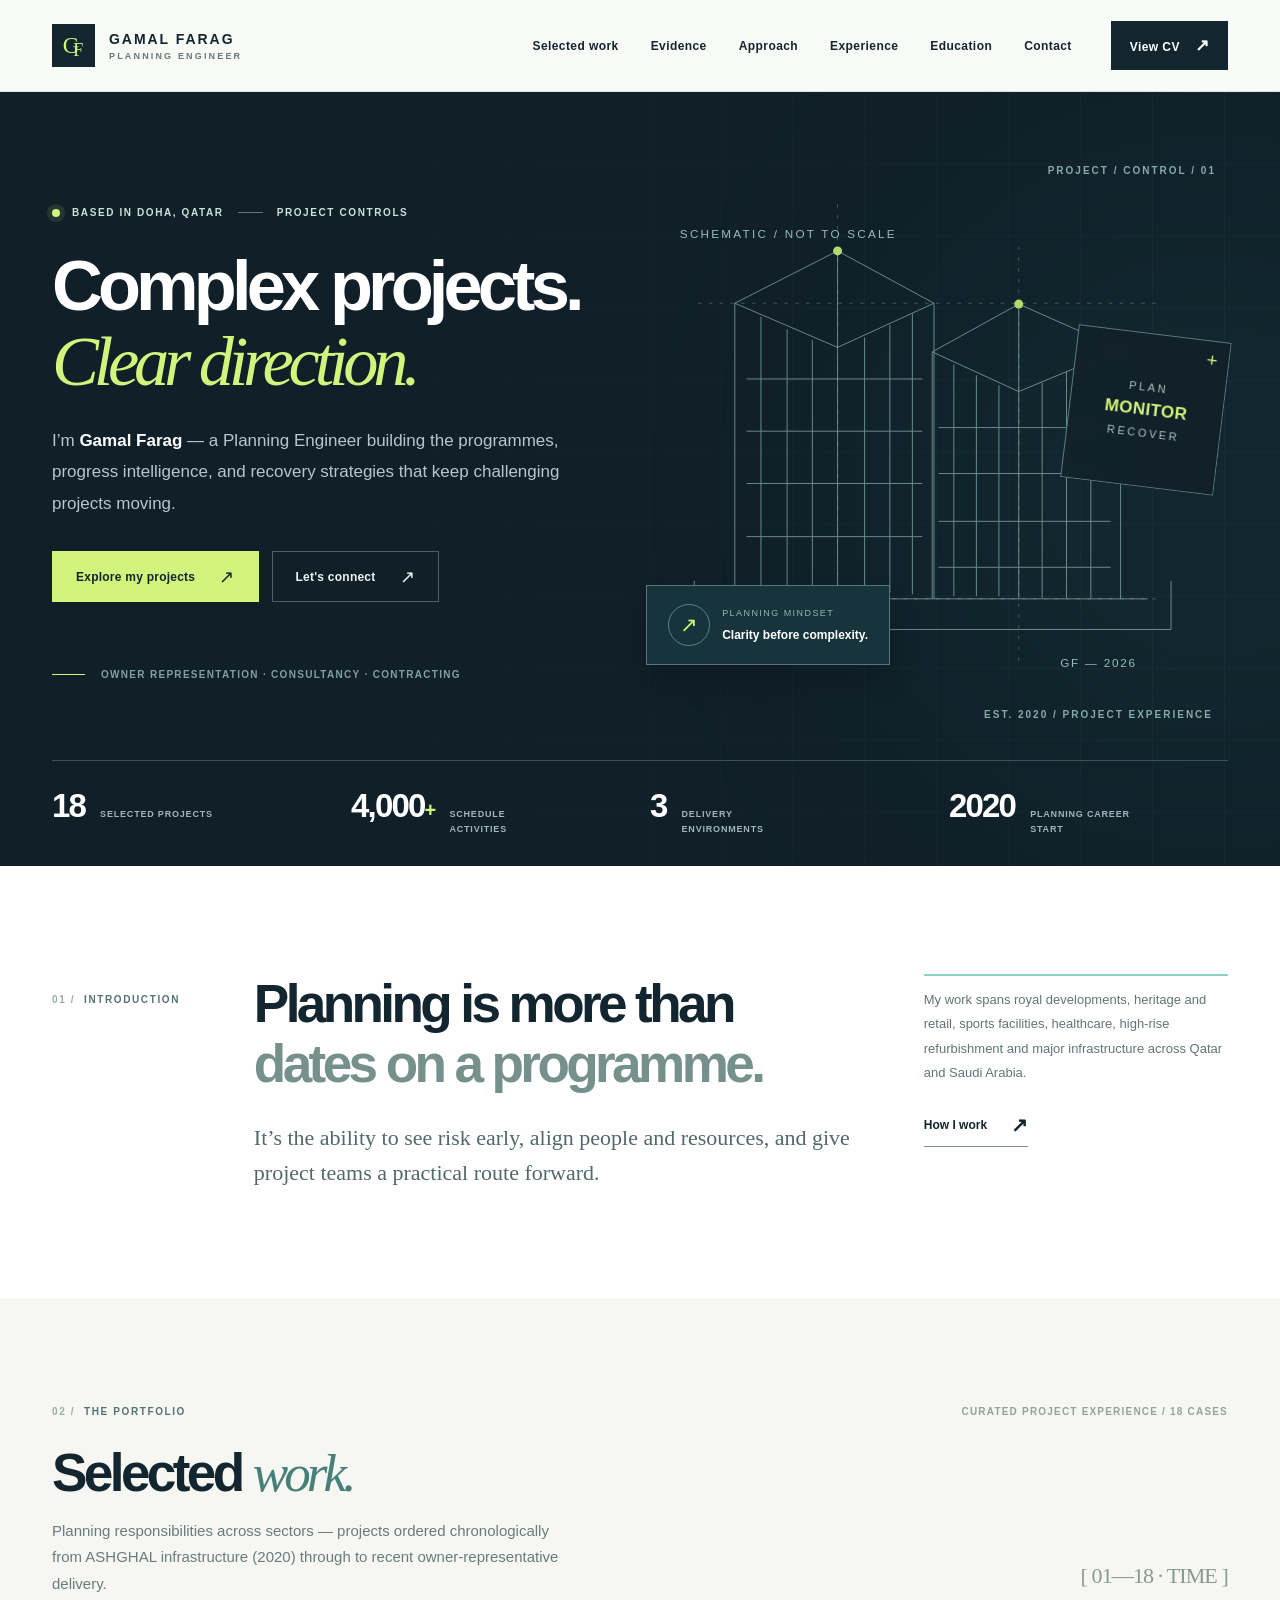
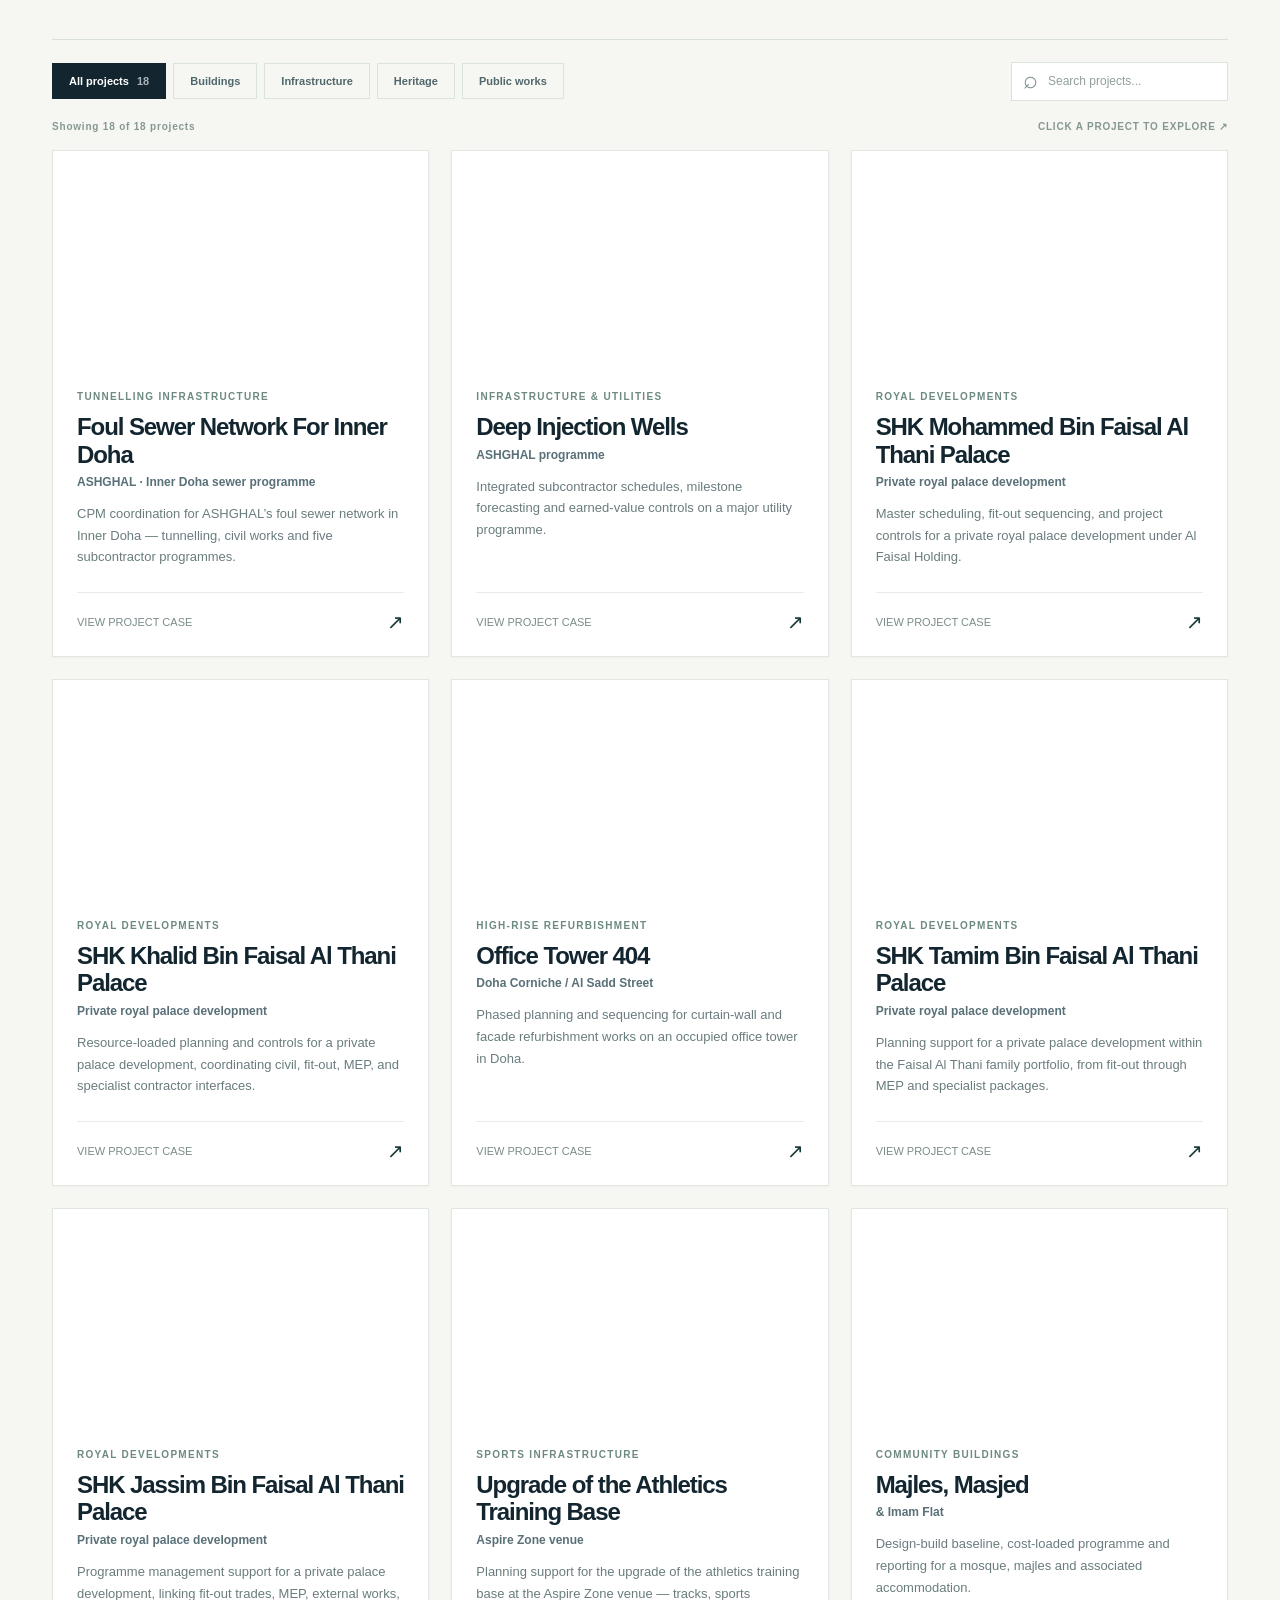
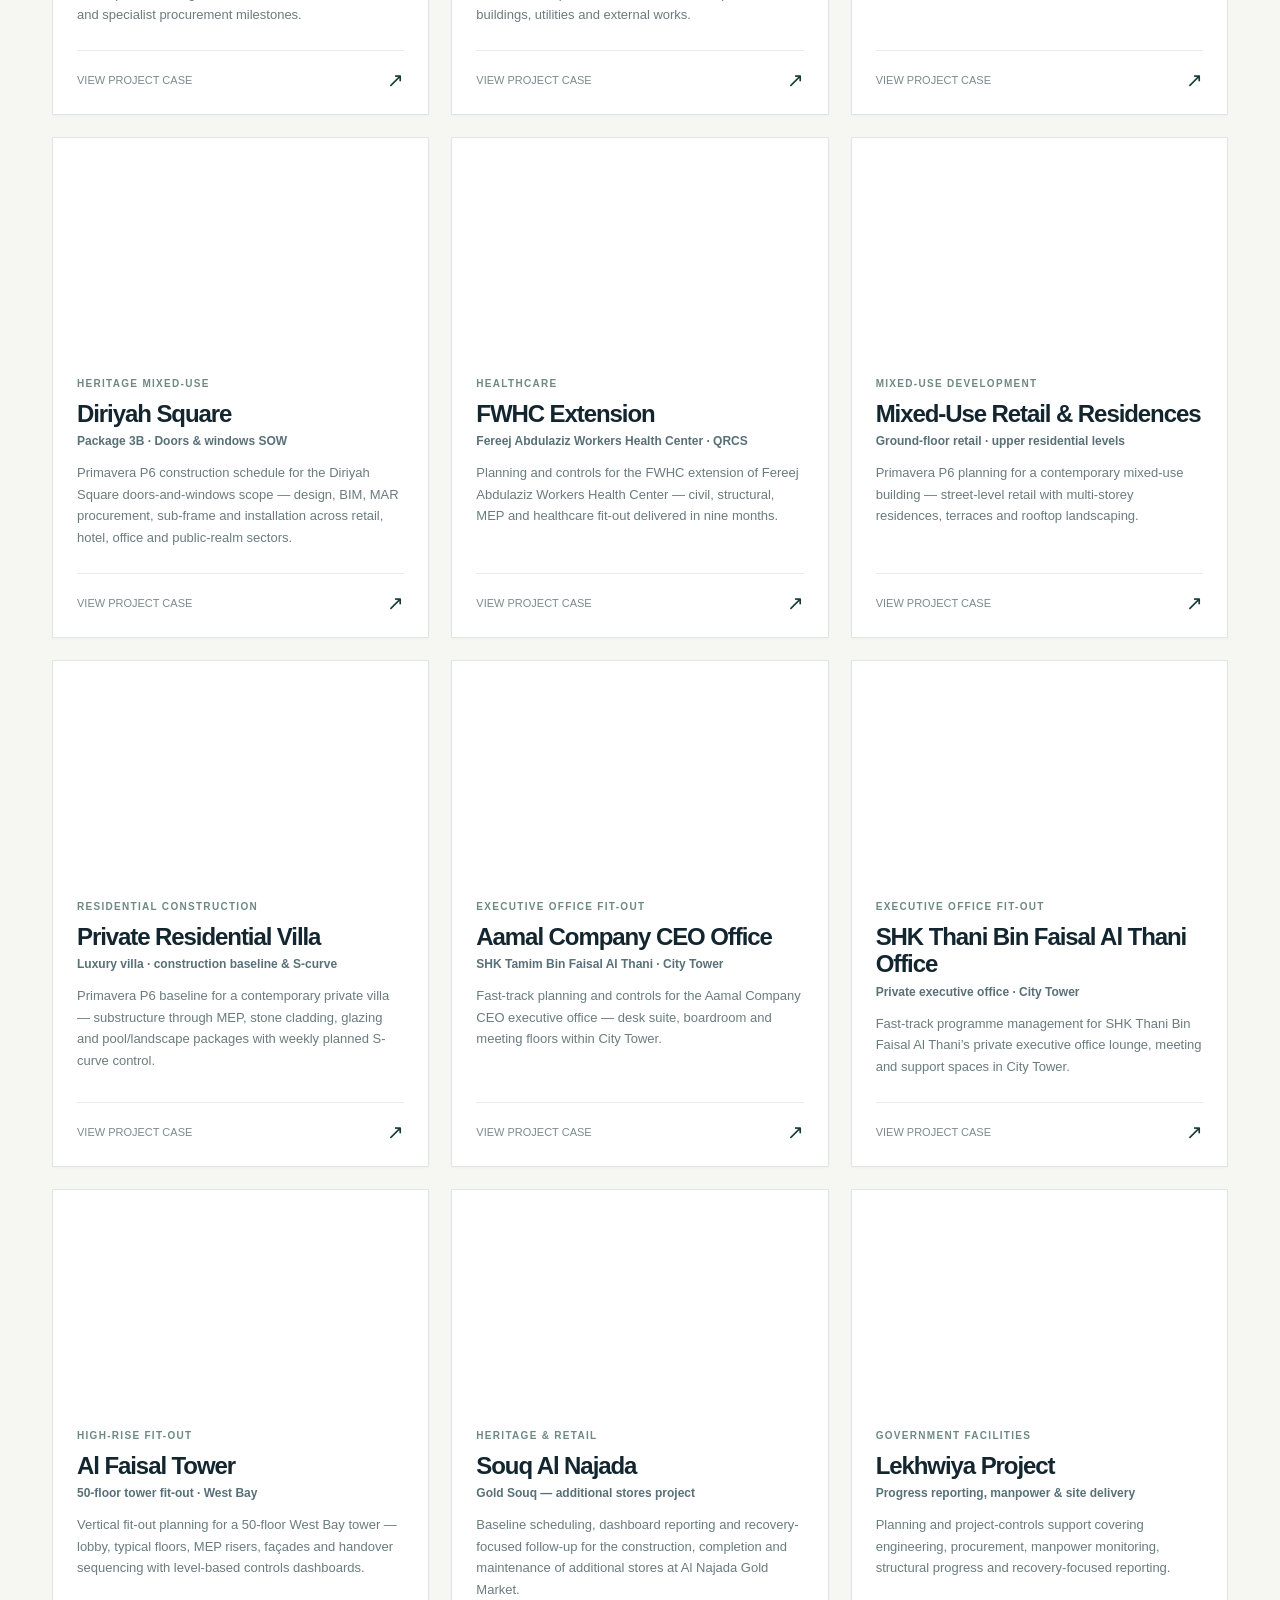
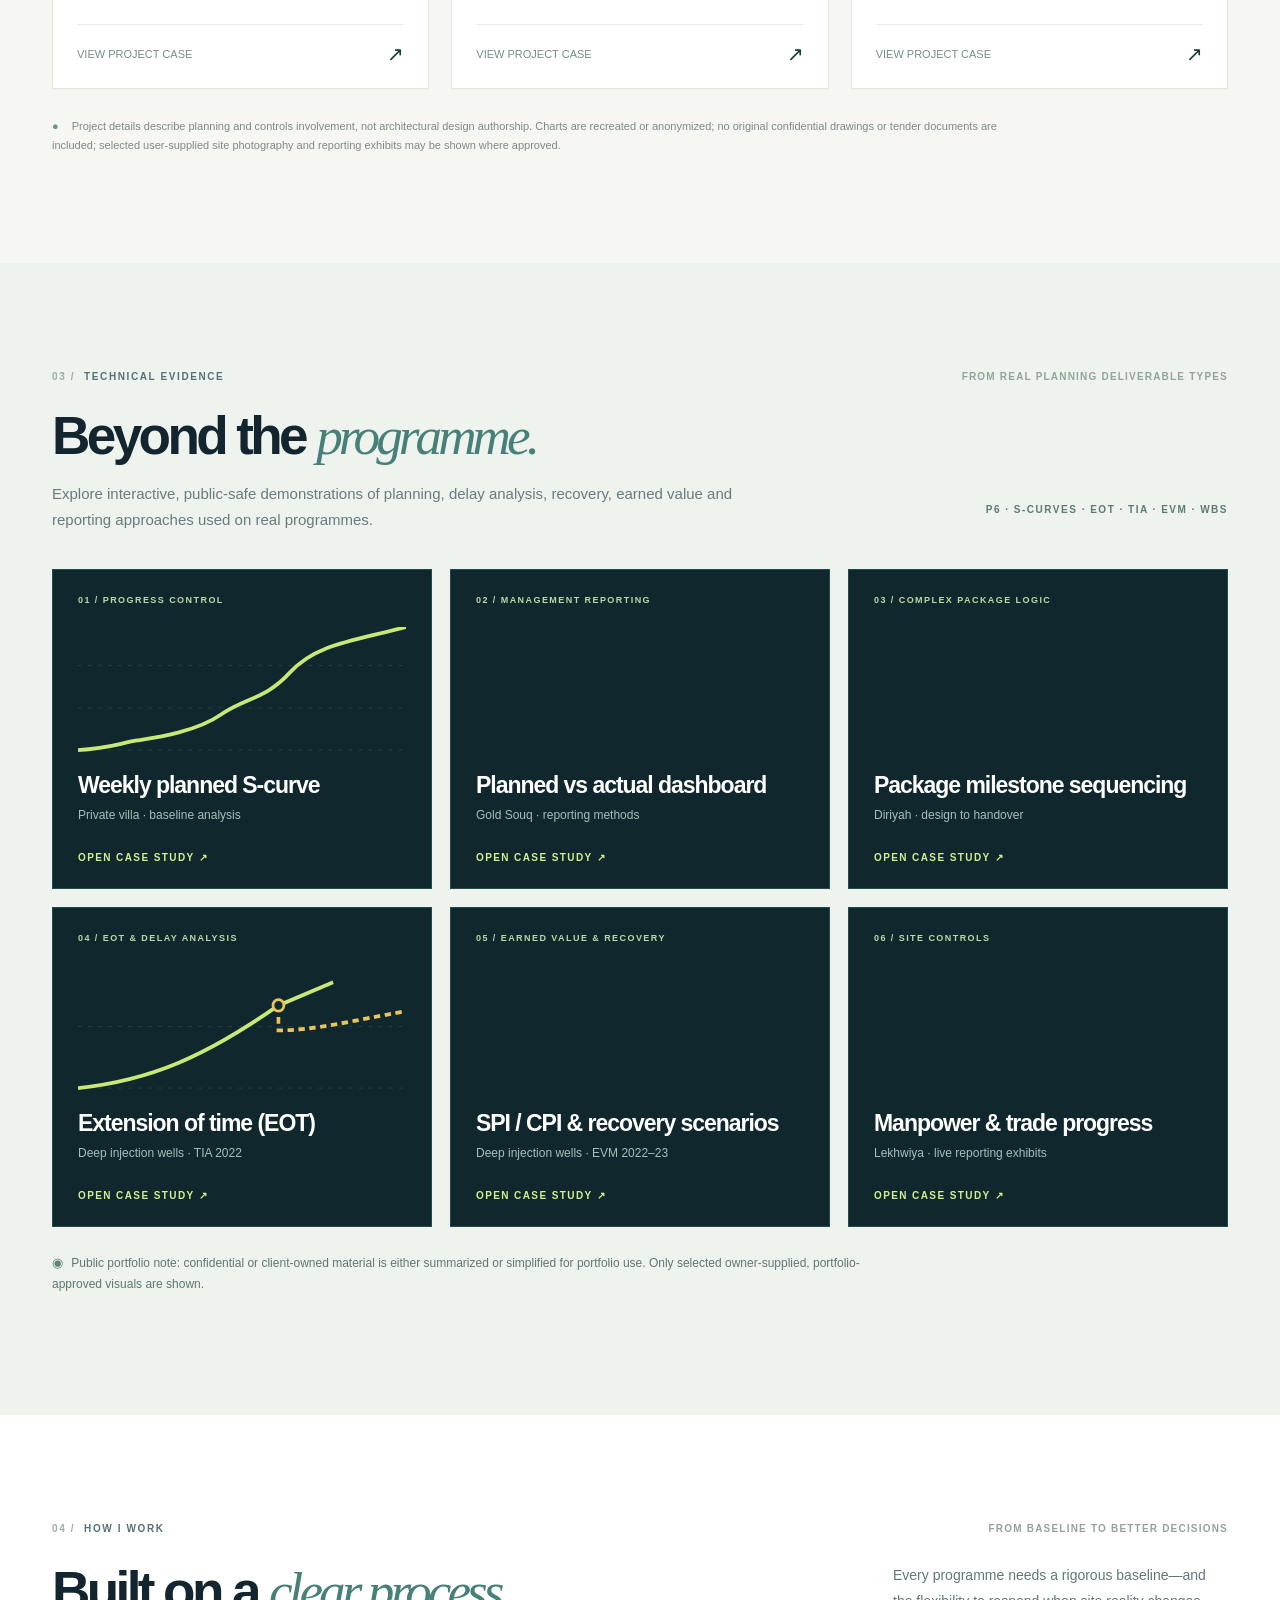
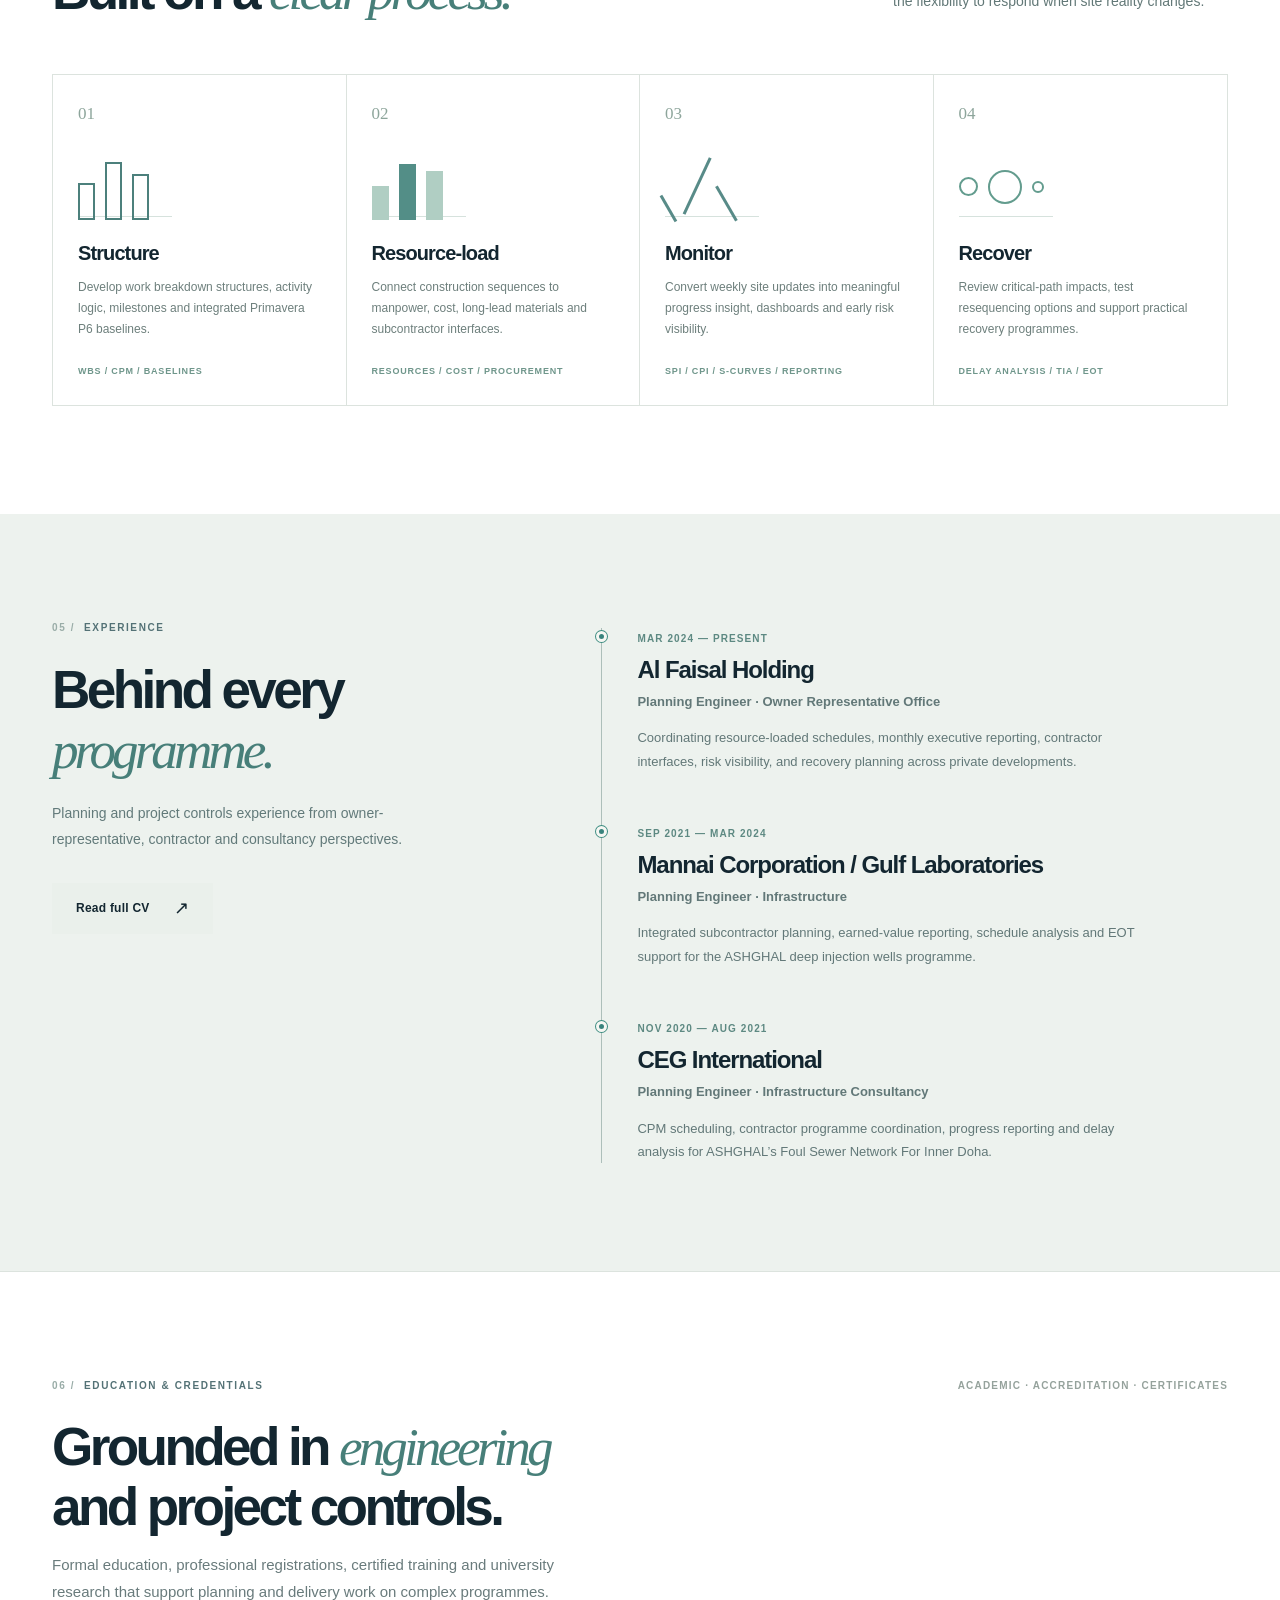
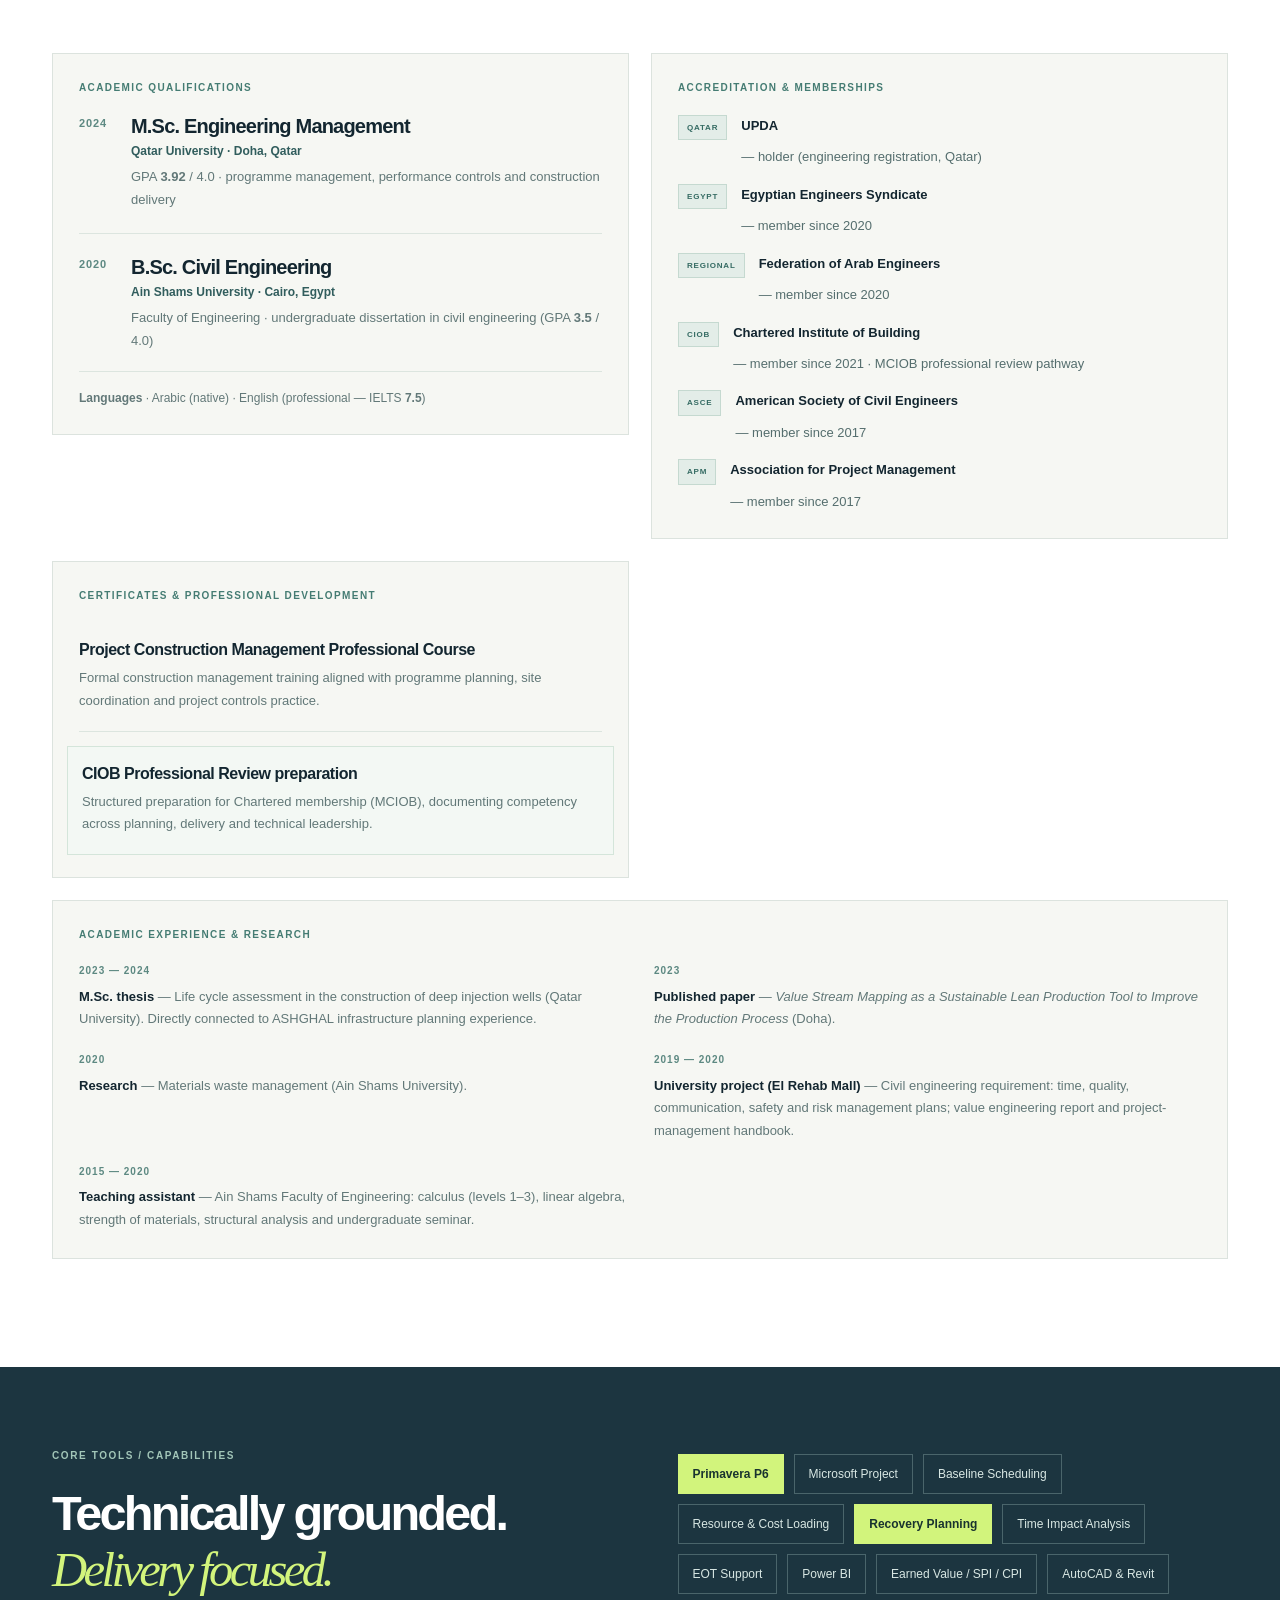
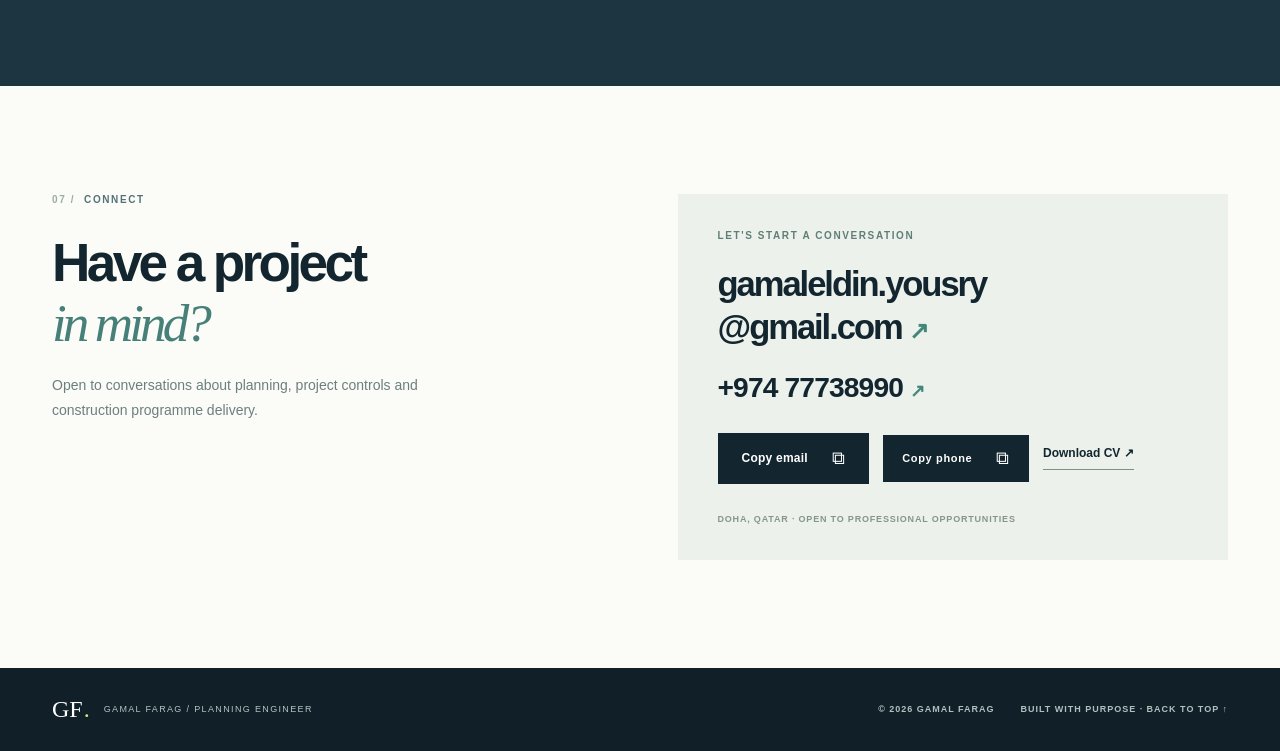
==== index.html @ 2b360edc "Chronological portfolio order, project visuals, and Deep Injection Wells EOT/EVM case studies. Sort " ====
<!doctype html>
<html lang="en">
<head>
  <meta charset="utf-8"/>
  <meta name="viewport" content="width=device-width, initial-scale=1"/>
  <meta name="color-scheme" content="light"/>
  <meta name="theme-color" content="#101f28"/>
  <meta name="description" content="Gamal Farag — Planning Engineer & Project Controls professional. Explore selected projects in heritage, buildings, infrastructure, and fit-out across Qatar and Saudi Arabia."/>
  <meta property="og:type" content="website"/>
  <meta property="og:title" content="Gamal Farag | Planning Engineer & Project Controls"/>
  <meta property="og:description" content="Selected project experience, Primavera P6 planning, resource loading, programme controls and recovery planning."/>
  <title>Gamal Farag — Planning Engineer & Project Portfolio</title>
  <link rel="icon" type="image/svg+xml" href="assets/favicon.svg" />
  <link rel="canonical" href="https://gamaleldinyousryibrahimfarag.github.io/gamal-portfolio/"/>
  <link rel="stylesheet" href="styles.css?v=20261101"/>
  <script defer src="projects.js?v=20261101"></script>
  <script defer src="case-studies.js?v=20261101"></script>
  <script defer src="app.js?v=20261101"></script>
</head>
<body>
  <a class="skip-link" href="#main">Skip to content</a>
  <header class="site-header" id="top">
    <div class="nav-shell shell">
      <a class="brand" href="#top" aria-label="Gamal Farag — Home">
        <span class="brand-mark" aria-hidden="true"><span>G</span><span>F</span></span>
        <span class="brand-type"><strong>GAMAL FARAG</strong><small>PLANNING ENGINEER</small></span>
      </a>
      <nav class="nav-links" id="primary-nav" aria-label="Main navigation">
        <a href="#work">Selected work</a>
        <a href="#evidence">Evidence</a><a href="#approach">Approach</a>
        <a href="#experience">Experience</a>
        <a href="#credentials">Education</a>
        <a href="#contact">Contact</a>
        <a class="nav-resume" href="assets/Gamal_Farag_CV.pdf" target="_blank" rel="noopener" aria-label="Open CV as PDF">View CV <span aria-hidden="true">↗</span></a>
      </nav>
      <button class="mobile-toggle" type="button" aria-label="Open menu" aria-controls="primary-nav" aria-expanded="false"><span></span><span></span><span></span></button>
    </div>
  </header>
  <main id="main">
    <section class="hero" aria-labelledby="hero-heading">
      <div class="hero-grid" aria-hidden="true"></div>
      <div class="shell hero-main">
        <div class="hero-copy">
          <div class="eyebrow hero-eyebrow"><span class="pulse-dot"></span> BASED IN DOHA, QATAR <span class="eyebrow-divider"></span> PROJECT CONTROLS</div>
          <h1 id="hero-heading">Complex projects.<br/><em>Clear direction.</em></h1>
          <p class="hero-intro">I’m <strong>Gamal Farag</strong> — a Planning Engineer building the programmes, progress intelligence, and recovery strategies that keep challenging projects moving.</p>
          <div class="hero-actions"><a class="btn btn-lime" href="#work">Explore my projects <span aria-hidden="true">↗</span></a><a class="btn btn-outline" href="#contact">Let's connect <span aria-hidden="true">↗</span></a></div>
          <p class="hero-caption"><span class="hero-caption-line"></span> OWNER REPRESENTATION · CONSULTANCY · CONTRACTING</p>
        </div>
        <div class="hero-art" aria-label="Architectural and scheduling-inspired illustration">
          <div class="art-top-label">PROJECT / CONTROL / 01</div>
          <svg class="architecture" viewBox="0 0 640 615" role="img" aria-label="Abstract architectural drawing with multiple buildings and structural lines">
            <defs><linearGradient id="glow" x1="0" x2="1"><stop stop-color="#baf6c8" stop-opacity=".38"/><stop offset="1" stop-color="#baf6c8" stop-opacity="0"/></linearGradient></defs>
            <g stroke="#b0ded7" stroke-width="1.1" fill="none" opacity=".64">
              <path d="M93 488V160L207 102L314 160V488M207 102V488M93 160L207 209L314 160M122 175v300M151 189v289M179 201v283M237 198v285M265 184v297M290 171v312"/>
              <path d="M106 244h195M106 302h195M106 360h195M106 419h195"/>
              <path d="M312 488V214L408 161L521 211V488M408 161V488M312 214L408 258L521 211M336 228v257M361 240v245M386 251v234M434 248v239M461 236v251M488 226v261"/>
              <path d="M319 298h191M319 349h191M319 402h191M319 453h191"/>
              <path d="M73 488h478M48 522h529M48 522v-54M577 522v-54"/>
            </g>
            <g opacity=".4" fill="none" stroke="#a5c6c6" stroke-dasharray="4 8"><path d="M207 50v490M408 97v460M52 160h510M52 488h510"/></g>
            <g fill="#c9f776"><circle cx="207" cy="102" r="5"/><circle cx="408" cy="161" r="5"/><circle cx="521" cy="211" r="3"/></g>
            <path d="M165 535h332" stroke="url(#glow)" stroke-width="17" opacity=".5"/>
            <text x="32" y="88" fill="#a9d4ce" font-size="13" letter-spacing="2.5">SCHEMATIC / NOT TO SCALE</text>
            <text x="454" y="564" fill="#a9d4ce" font-size="13" letter-spacing="2">GF — 2026</text>
          </svg>
          <div class="art-stamp"><span class="stamp-plus">+</span><small>PLAN</small><strong>MONITOR</strong><small>RECOVER</small></div>
          <div class="floating-note"><span class="note-icon">↗</span><div><small>PLANNING MINDSET</small><strong>Clarity before complexity.</strong></div></div>
          <div class="art-bottom-label">EST. 2020 / PROJECT EXPERIENCE</div>
        </div>
      </div>
      <div class="shell hero-stats" aria-label="Experience highlights">
        <div><strong>18</strong><span>SELECTED PROJECTS</span></div>
        <div><strong>4,000<span class="stat-plus">+</span></strong><span>SCHEDULE ACTIVITIES</span></div>
        <div><strong>3</strong><span>DELIVERY ENVIRONMENTS</span></div>
        <div><strong>2020</strong><span>PLANNING CAREER START</span></div>
      </div>
    </section>

    <section class="section intro-section" id="about" aria-label="About Gamal">
      <div class="shell intro-layout">
        <div class="section-tag"><span class="tag-num">01 /</span> INTRODUCTION</div>
        <div><h2 class="section-heading">Planning is more than<br/><span>dates on a programme.</span></h2><p class="intro-lead">It’s the ability to see risk early, align people and resources, and give project teams a practical route forward.</p></div>
        <div class="intro-aside"><p>My work spans royal developments, heritage and retail, sports facilities, healthcare, high-rise refurbishment and major infrastructure across Qatar and Saudi Arabia.</p><a class="text-link" href="#approach">How I work <span>↗</span></a></div>
      </div>
    </section>

    <section class="section work-section" id="work" aria-labelledby="work-title">
      <div class="shell">
        <div class="section-topline"><div class="section-tag"><span class="tag-num">02 /</span> THE PORTFOLIO</div><span class="section-side-note">CURATED PROJECT EXPERIENCE / 18 CASES</span></div>
        <div class="work-header"><div><h2 class="section-heading" id="work-title">Selected <em>work.</em></h2><p class="section-subtitle">Planning responsibilities across sectors — projects ordered chronologically from ASHGHAL infrastructure (2020) through to recent owner-representative delivery.</p></div><div class="work-number" aria-hidden="true">[ 01—18 · TIME ]</div></div>
        <div class="filter-toolbar">
          <div class="filter-list" id="filter-list" role="group" aria-label="Filter projects by sector">
            <button class="filter-btn active" type="button" data-filter="All" aria-pressed="true">All projects <span>18</span></button>
            <button class="filter-btn" type="button" data-filter="Buildings" aria-pressed="false">Buildings</button>
            <button class="filter-btn" type="button" data-filter="Infrastructure" aria-pressed="false">Infrastructure</button>
            <button class="filter-btn" type="button" data-filter="Heritage" aria-pressed="false">Heritage</button>
            <button class="filter-btn" type="button" data-filter="Public Works" aria-pressed="false">Public works</button>
          </div>
          <label class="search-box"><span class="search-icon" aria-hidden="true">⌕</span><span class="sr-only">Search projects</span><input id="project-search" type="search" autocomplete="off" placeholder="Search projects..."/></label>
        </div>
        <div class="results-info" aria-live="polite"><span id="result-count">Showing 18 projects</span><span>CLICK A PROJECT TO EXPLORE <span aria-hidden="true">↗</span></span></div>
        <div class="project-grid" id="project-grid"></div>
        <div class="empty-state" id="empty-state" hidden><h3>No matching projects.</h3><p>Try a different keyword or category.</p><button type="button" class="btn btn-dark" id="clear-filters">Clear filters ↗</button></div>
        <div class="portfolio-footnote"><span>●</span> Project details describe planning and controls involvement, not architectural design authorship. Charts are recreated or anonymized; no original confidential drawings or tender documents are included; selected user-supplied site photography and reporting exhibits may be shown where approved.</div>
      </div>
    </section>

    
    <section class="evidence-feature section" id="evidence" aria-labelledby="evidence-heading">
      <div class="shell">
        <div class="section-topline"><div class="section-tag"><span class="tag-num">03 /</span> TECHNICAL EVIDENCE</div><span class="section-side-note">FROM REAL PLANNING DELIVERABLE TYPES</span></div>
        <div class="evidence-head"><div><h2 class="section-heading" id="evidence-heading">Beyond the <em>programme.</em></h2><p class="section-subtitle">Explore interactive, public-safe demonstrations of planning, delay analysis, recovery, earned value and reporting approaches used on real programmes.</p></div><span class="evidence-kicker">P6 · S-CURVES · EOT · TIA · EVM · WBS</span></div>
        <div class="evidence-grid">
          <button type="button" class="evidence-spotlight" data-evidence-project="private-villa"><span class="evidence-card-num">01 / PROGRESS CONTROL</span><span class="mini-curve" aria-hidden="true"><svg viewBox="0 0 360 130" preserveAspectRatio="none"><path d="M0 128H360M0 84H360M0 40H360" stroke="#63827c" stroke-dasharray="4 7" opacity=".28"/><path d="M0 128 C35 126 45 121 65 118 S130 109 157 91 S205 76 233 47 S300 15 360 0" stroke="#c9e976" stroke-width="4" fill="none"/></svg></span><strong>Weekly planned S-curve</strong><small>Private villa · baseline analysis</small><span class="evidence-card-action">OPEN CASE STUDY ↗</span></button>
          <button type="button" class="evidence-spotlight" data-evidence-project="najada-gold-souq"><span class="evidence-card-num">02 / MANAGEMENT REPORTING</span><span class="mini-bars" aria-hidden="true"><i style="--a:66%;--b:68%"></i><i style="--a:88%;--b:81%"></i><i style="--a:58%;--b:49%"></i><i style="--a:38%;--b:41%"></i><i style="--a:15%;--b:12%"></i></span><strong>Planned vs actual dashboard</strong><small>Gold Souq · reporting methods</small><span class="evidence-card-action">OPEN CASE STUDY ↗</span></button>
          <button type="button" class="evidence-spotlight" data-evidence-project="diriyah"><span class="evidence-card-num">03 / COMPLEX PACKAGE LOGIC</span><span class="mini-gantt" aria-hidden="true"><i style="--s:4%;--w:34%"></i><i style="--s:13%;--w:42%"></i><i style="--s:34%;--w:43%"></i><i style="--s:52%;--w:41%"></i><i style="--s:71%;--w:27%"></i></span><strong>Package milestone sequencing</strong><small>Diriyah · design to handover</small><span class="evidence-card-action">OPEN CASE STUDY ↗</span></button>
          <button type="button" class="evidence-spotlight" data-evidence-project="eot-delay-analysis"><span class="evidence-card-num">04 / EOT &amp; DELAY ANALYSIS</span><span class="mini-eot" aria-hidden="true"><svg viewBox="0 0 360 130" preserveAspectRatio="none"><path d="M0 128H360M0 64H360" stroke="#63827c" stroke-dasharray="4 7" opacity=".28"/><path d="M0 128 C80 120 140 95 220 42 L280 18" stroke="#c9e976" stroke-width="4" fill="none"/><path d="M220 42 L220 68 C260 68 300 58 360 48" stroke="#e8c45c" stroke-width="4" fill="none" stroke-dasharray="7 5"/><circle cx="220" cy="42" r="6" fill="#10282d" stroke="#e8c45c" stroke-width="3"/></svg></span><strong>Extension of time (EOT)</strong><small>Deep injection wells · TIA 2022</small><span class="evidence-card-action">OPEN CASE STUDY ↗</span></button>
          <button type="button" class="evidence-spotlight" data-evidence-project="recovery-evm"><span class="evidence-card-num">05 / EARNED VALUE &amp; RECOVERY</span><span class="mini-bars mini-evm" aria-hidden="true"><i style="--a:92%;--b:88%"></i><i style="--a:86%;--b:91%"></i><i style="--a:78%;--b:82%"></i></span><strong>SPI / CPI &amp; recovery scenarios</strong><small>Deep injection wells · EVM 2022–23</small><span class="evidence-card-action">OPEN CASE STUDY ↗</span></button>
          <button type="button" class="evidence-spotlight" data-evidence-project="lekhwiya"><span class="evidence-card-num">06 / SITE CONTROLS</span><span class="mini-bars" aria-hidden="true"><i style="--a:72%;--b:66%"></i><i style="--a:41%;--b:62%"></i><i style="--a:35%;--b:41%"></i><i style="--a:10%;--b:25%"></i></span><strong>Manpower &amp; trade progress</strong><small>Lekhwiya · live reporting exhibits</small><span class="evidence-card-action">OPEN CASE STUDY ↗</span></button>
        </div>
        <p class="evidence-privacy"><span aria-hidden="true">◉</span> Public portfolio note: confidential or client-owned material is either summarized or simplified for portfolio use. Only selected owner-supplied, portfolio-approved visuals are shown.</p>
      </div>
    </section>

    <section class="section approach-section" id="approach" aria-labelledby="approach-title">
      <div class="shell">
        <div class="section-topline"><div class="section-tag"><span class="tag-num">04 /</span> HOW I WORK</div><span class="section-side-note">FROM BASELINE TO BETTER DECISIONS</span></div>
        <div class="approach-heading"><h2 class="section-heading" id="approach-title">Built on a <em>clear process.</em></h2><p>Every programme needs a rigorous baseline—and the flexibility to respond when site reality changes.</p></div>
        <div class="process-grid">
          <article class="process-card"><span class="process-num">01</span><div class="process-glyph glyph-plan" aria-hidden="true"><i></i><i></i><i></i></div><h3>Structure</h3><p>Develop work breakdown structures, activity logic, milestones and integrated Primavera P6 baselines.</p><small>WBS / CPM / BASELINES</small></article>
          <article class="process-card"><span class="process-num">02</span><div class="process-glyph glyph-resource" aria-hidden="true"><i></i><i></i><i></i></div><h3>Resource-load</h3><p>Connect construction sequences to manpower, cost, long-lead materials and subcontractor interfaces.</p><small>RESOURCES / COST / PROCUREMENT</small></article>
          <article class="process-card"><span class="process-num">03</span><div class="process-glyph glyph-monitor" aria-hidden="true"><i></i><i></i><i></i></div><h3>Monitor</h3><p>Convert weekly site updates into meaningful progress insight, dashboards and early risk visibility.</p><small>SPI / CPI / S-CURVES / REPORTING</small></article>
          <article class="process-card"><span class="process-num">04</span><div class="process-glyph glyph-recover" aria-hidden="true"><i></i><i></i><i></i></div><h3>Recover</h3><p>Review critical-path impacts, test resequencing options and support practical recovery programmes.</p><small>DELAY ANALYSIS / TIA / EOT</small></article>
        </div>
      </div>
    </section>

    <section class="section experience-section" id="experience" aria-labelledby="experience-title">
      <div class="shell experience-layout">
        <div class="experience-left"><div class="section-tag"><span class="tag-num">05 /</span> EXPERIENCE</div><h2 class="section-heading" id="experience-title">Behind every<br/><em>programme.</em></h2><p>Planning and project controls experience from owner-representative, contractor and consultancy perspectives.</p><a href="assets/Gamal_Farag_CV.pdf" class="btn btn-quiet" target="_blank" rel="noopener">Read full CV <span aria-hidden="true">↗</span></a></div>
        <div class="experience-timeline">
          <article class="timeline-item"><div class="timeline-dot"></div><span class="timeline-date">MAR 2024 — PRESENT</span><h3>Al Faisal Holding</h3><p class="timeline-role">Planning Engineer · Owner Representative Office</p><p>Coordinating resource-loaded schedules, monthly executive reporting, contractor interfaces, risk visibility, and recovery planning across private developments.</p></article>
          <article class="timeline-item"><div class="timeline-dot"></div><span class="timeline-date">SEP 2021 — MAR 2024</span><h3>Mannai Corporation / Gulf Laboratories</h3><p class="timeline-role">Planning Engineer · Infrastructure</p><p>Integrated subcontractor planning, earned-value reporting, schedule analysis and EOT support for the ASHGHAL deep injection wells programme.</p></article>
          <article class="timeline-item"><div class="timeline-dot"></div><span class="timeline-date">NOV 2020 — AUG 2021</span><h3>CEG International</h3><p class="timeline-role">Planning Engineer · Infrastructure Consultancy</p><p>CPM scheduling, contractor programme coordination, progress reporting and delay analysis for ASHGHAL’s Foul Sewer Network For Inner Doha.</p></article>
        </div>
      </div>
    </section>

    <section class="section credentials-section" id="credentials" aria-labelledby="credentials-title">
      <div class="shell">
        <div class="section-topline"><div class="section-tag"><span class="tag-num">06 /</span> EDUCATION &amp; CREDENTIALS</div><span class="section-side-note">ACADEMIC · ACCREDITATION · CERTIFICATES</span></div>
        <div class="credentials-head"><h2 class="section-heading" id="credentials-title">Grounded in <em>engineering</em><br/>and project controls.</h2><p class="section-subtitle">Formal education, professional registrations, certified training and university research that support planning and delivery work on complex programmes.</p></div>
        <div class="credentials-grid">
          <div class="credentials-block credentials-edu">
            <h3 class="credentials-label">Academic qualifications</h3>
            <article class="edu-card"><span class="edu-year">2024</span><h4>M.Sc. Engineering Management</h4><p class="edu-school">Qatar University · Doha, Qatar</p><p class="edu-detail">GPA <strong>3.92</strong> / 4.0 · programme management, performance controls and construction delivery</p></article>
            <article class="edu-card"><span class="edu-year">2020</span><h4>B.Sc. Civil Engineering</h4><p class="edu-school">Ain Shams University · Cairo, Egypt</p><p class="edu-detail">Faculty of Engineering · undergraduate dissertation in civil engineering (GPA <strong>3.5</strong> / 4.0)</p></article>
            <p class="credentials-lang"><strong>Languages</strong> · Arabic (native) · English (professional — IELTS <strong>7.5</strong>)</p>
          </div>
          <div class="credentials-block credentials-accred">
            <h3 class="credentials-label">Accreditation &amp; memberships</h3>
            <ul class="accred-list">
              <li><span class="accred-badge">Qatar</span><strong>UPDA</strong> — holder (engineering registration, Qatar)</li>
              <li><span class="accred-badge">Egypt</span><strong>Egyptian Engineers Syndicate</strong> — member since 2020</li>
              <li><span class="accred-badge">Regional</span><strong>Federation of Arab Engineers</strong> — member since 2020</li>
              <li><span class="accred-badge">CIOB</span><strong>Chartered Institute of Building</strong> — member since 2021 · MCIOB professional review pathway</li>
              <li><span class="accred-badge">ASCE</span><strong>American Society of Civil Engineers</strong> — member since 2017</li>
              <li><span class="accred-badge">APM</span><strong>Association for Project Management</strong> — member since 2017</li>
            </ul>
          </div>
          <div class="credentials-block credentials-certs">
            <h3 class="credentials-label">Certificates &amp; professional development</h3>
            <article class="cert-card"><h4>Project Construction Management Professional Course</h4><p>Formal construction management training aligned with programme planning, site coordination and project controls practice.</p></article>
            <article class="cert-card cert-card--pathway"><h4>CIOB Professional Review preparation</h4><p>Structured preparation for Chartered membership (MCIOB), documenting competency across planning, delivery and technical leadership.</p></article>
          </div>
          <div class="credentials-block credentials-academic">
            <h3 class="credentials-label">Academic experience &amp; research</h3>
            <ul class="academic-list">
              <li><span class="academic-date">2023 — 2024</span><strong>M.Sc. thesis</strong> — Life cycle assessment in the construction of deep injection wells (Qatar University). Directly connected to ASHGHAL infrastructure planning experience.</li>
              <li><span class="academic-date">2023</span><strong>Published paper</strong> — <em>Value Stream Mapping as a Sustainable Lean Production Tool to Improve the Production Process</em> (Doha).</li>
              <li><span class="academic-date">2020</span><strong>Research</strong> — Materials waste management (Ain Shams University).</li>
              <li><span class="academic-date">2019 — 2020</span><strong>University project (El Rehab Mall)</strong> — Civil engineering requirement: time, quality, communication, safety and risk management plans; value engineering report and project-management handbook.</li>
              <li><span class="academic-date">2015 — 2020</span><strong>Teaching assistant</strong> — Ain Shams Faculty of Engineering: calculus (levels 1–3), linear algebra, strength of materials, structural analysis and undergraduate seminar.</li>
            </ul>
          </div>
        </div>
      </div>
    </section>

    <section class="capabilities-section" aria-labelledby="capabilities-title"><div class="shell capabilities-inner"><div><div class="section-tag light-tag">CORE TOOLS / CAPABILITIES</div><h2 id="capabilities-title">Technically grounded.<br/><em>Delivery focused.</em></h2></div><div class="skills-cloud"><span>Primavera P6</span><span>Microsoft Project</span><span>Baseline Scheduling</span><span>Resource & Cost Loading</span><span>Recovery Planning</span><span>Time Impact Analysis</span><span>EOT Support</span><span>Power BI</span><span>Earned Value / SPI / CPI</span><span>AutoCAD & Revit</span></div></div></section>

    <section class="section contact-section" id="contact" aria-labelledby="contact-title"><div class="shell contact-layout"><div><div class="section-tag"><span class="tag-num">07 /</span> CONNECT</div><h2 class="section-heading" id="contact-title">Have a project<br/><em>in mind?</em></h2><p>Open to conversations about planning, project controls and construction programme delivery.</p></div><div class="contact-panel"><span>LET'S START A CONVERSATION</span><a href="mailto:gamaleldin.yousry@gmail.com?subject=Project%20Planning%20Enquiry" class="email-link">gamaleldin.yousry<br/>@gmail.com <span aria-hidden="true">↗</span></a><a href="tel:+97477738990" class="phone-link">+974 77738990 <span aria-hidden="true">↗</span></a><div class="contact-actions"><button type="button" id="copy-email" class="btn btn-dark">Copy email <span aria-hidden="true">⧉</span></button><button type="button" id="copy-phone" class="btn btn-contact">Copy phone <span aria-hidden="true">⧉</span></button><a class="text-link" href="assets/Gamal_Farag_CV.pdf" target="_blank" rel="noopener">Download CV ↗</a></div><small>DOHA, QATAR · OPEN TO PROFESSIONAL OPPORTUNITIES</small></div></div></section>
  </main>
  <footer class="footer"><div class="shell footer-layout"><div class="footer-brand">GF<span>.</span> <small>GAMAL FARAG / PLANNING ENGINEER</small></div><div><span>© <span id="current-year">2026</span> GAMAL FARAG</span><span>BUILT WITH PURPOSE · <a href="#top">BACK TO TOP ↑</a></span></div></div></footer>

  <dialog class="project-dialog" id="project-dialog" aria-labelledby="dialog-title">
    <div class="dialog-scroll"><div class="dialog-top"><span id="dialog-counter">SELECTED PROJECT / 01</span><button type="button" class="dialog-close" id="dialog-close" aria-label="Close project details">×</button></div><div class="dialog-visual" id="dialog-visual"><span class="dialog-visual-label" id="dialog-visual-label"></span><span class="dialog-visual-index" id="dialog-visual-index"></span></div><div class="dialog-body"><span class="dialog-kicker" id="dialog-kicker"></span><h2 id="dialog-title"></h2><p class="dialog-subtitle" id="dialog-subtitle"></p><p class="dialog-summary" id="dialog-summary"></p><div class="dialog-columns"><div><h3>Project overview</h3><p id="dialog-overview"></p></div><div><h3>Planning deliverables</h3><ul id="dialog-deliverables"></ul></div></div><section class="case-evidence" id="case-evidence" hidden aria-label="Technical evidence"><div class="case-head"><div><div class="case-eyebrow" id="case-eyebrow"></div><h3 id="case-title"></h3><p id="case-description"></p></div><div class="case-label">VISUAL PROJECT CONTROLS</div></div><div class="case-tabs" id="case-tabs" role="group" aria-label="Choose a project evidence chart"></div><div class="case-plot" id="case-plot"></div><div class="case-aside"><div><strong>Planning focus</strong><ul id="case-insights"></ul></div><div class="case-provenance"><strong>Source / evidence</strong><p id="case-source"></p><strong>Publication note</strong><p id="case-privacy"></p></div></div></section><section class="project-gallery" id="project-gallery" hidden aria-label="Project visuals"><div class="gallery-head"><h3>Project visuals</h3><p>Selected site photographs and portfolio-approved visual references.</p></div><div class="gallery-grid" id="gallery-grid"></div></section><div class="dialog-meta"><div><small>LOCATION</small><strong id="dialog-location"></strong></div><div><small>ROLE</small><strong id="dialog-role"></strong></div><div><small>PROJECT SCOPE</small><strong id="dialog-scale"></strong></div></div><div class="dialog-footer"><span>SELECTED EXPERIENCE / GAMAL FARAG</span><button class="next-project" id="next-project" type="button">Next project →</button></div></div></div>
  </dialog>
  <div class="toast" id="toast" role="status" aria-live="polite"></div>
</body>
</html>
---- styles.css ----
/* GAMAL FARAG — Independent static portfolio, no build tools required */
:root{
  --ink:#132630;--muted:#64747a;--paper:#f6f7f3;--white:#fff;
  --line:#dce3de;--navy:#101f28;--navy-2:#1d3540;--lime:#d2f47c;
  --sea:#8cd3c3;--accent:#477f79;--shadow:0 28px 70px rgba(18,37,45,.11);
  --shell:1240px;--ease:cubic-bezier(.22,1,.36,1)
}
*,*::before,*::after{box-sizing:border-box} html{scroll-behavior:smooth;scroll-padding-top:94px} body{margin:0;color:var(--ink);font-family:Arial,Helvetica,sans-serif;background:var(--paper);-webkit-font-smoothing:antialiased} ::selection{background:var(--lime);color:#152830} a{color:inherit;text-decoration:none} button,input{font:inherit} button{cursor:pointer} img,svg{max-width:100%} :focus-visible{outline:3px solid #50b8b5;outline-offset:4px} [hidden]{display:none!important} .sr-only{position:absolute;width:1px;height:1px;padding:0;margin:-1px;overflow:hidden;clip:rect(0,0,0,0);white-space:nowrap;border:0}
.shell{width:min(var(--shell),calc(100% - 104px));margin-inline:auto}.skip-link{position:absolute;left:15px;top:-70px;background:var(--lime);padding:12px;z-index:100}.skip-link:focus{top:15px}
.site-header{position:relative;z-index:15;background:#f8faf6;border-bottom:1px solid var(--line)} .nav-shell{height:91px;display:flex;justify-content:space-between;align-items:center;gap:30px}.brand{display:flex;align-items:center;gap:14px;flex-shrink:0}.brand-mark{height:43px;width:43px;display:flex;align-items:center;justify-content:center;position:relative;background:var(--ink);color:var(--lime);letter-spacing:-6px;padding-right:7px;font-family:Georgia,serif;font-size:23px}.brand-mark span:last-child{transform:translate(0,5px);font-size:18px}.brand-type{display:flex;flex-direction:column;gap:4px}.brand-type strong{font-weight:800;font-size:14px;letter-spacing:.14em}.brand-type small{font-size:9px;letter-spacing:.24em;color:#68777b;font-weight:700}.nav-links{display:flex;align-items:center;gap:32px}.nav-links>a{font-size:12px;letter-spacing:.035em;font-weight:700;transition:color .2s}.nav-links>a:hover{color:var(--accent)}.nav-links .nav-resume{background:var(--ink);color:#fff;padding:14px 19px;margin-left:7px}.nav-resume span{padding-left:11px;font-size:17px}.nav-links .nav-resume:hover{background:#2c5660;color:#fff}.mobile-toggle{display:none;appearance:none;border:0;background:transparent;padding:12px}.mobile-toggle span{display:block;width:24px;height:2px;background:var(--ink);margin:5px}
.hero{background:var(--navy);color:white;position:relative;overflow:hidden}.hero-grid{position:absolute;inset:0;pointer-events:none;background-image:linear-gradient(rgba(158,201,204,.04) 1px,transparent 1px),linear-gradient(90deg,rgba(158,201,204,.04) 1px,transparent 1px);background-size:72px 72px;mask-image:linear-gradient(90deg,transparent 15%,#000 90%)}.hero:before{content:"";position:absolute;width:680px;height:680px;border-radius:100%;background:#153f43;filter:blur(120px);opacity:.24;right:-270px;top:60px}.hero-main{position:relative;display:grid;grid-template-columns:1.07fr .93fr;min-height:627px}.hero-copy{padding:115px 0 80px;position:relative;z-index:2}.eyebrow{display:flex;align-items:center;gap:12px;font-size:10px;letter-spacing:.16em;font-weight:800}.hero-eyebrow{color:#cae2da}.pulse-dot{display:inline-block;width:8px;height:8px;background:var(--lime);border-radius:50%;box-shadow:0 0 0 5px rgba(208,244,124,.11)}.eyebrow-divider{width:25px;height:1px;background:#5b7879;margin:0 2px}.hero h1{font-size:clamp(55px,5.5vw,86px);line-height:1.065;letter-spacing:-.069em;font-weight:700;margin:31px 0 26px;white-space:nowrap}.hero h1 em,.section-heading em,.capabilities-inner h2 em{font-family:Georgia,'Times New Roman',serif;font-weight:400;color:var(--lime);letter-spacing:-.074em}.hero-intro{font-size:17px;line-height:1.85;color:#b7c7c9;max-width:510px;margin:0 0 32px}.hero-intro strong{color:#fff;font-weight:700}.hero-actions{display:flex;gap:13px;flex-wrap:wrap}.btn{display:inline-flex;align-items:center;justify-content:center;gap:24px;font-size:12px;letter-spacing:.02em;font-weight:800;min-height:51px;padding:0 23px;border:1px solid transparent;transition:background .22s,transform .22s,border-color .22s;white-space:nowrap}.btn:hover{transform:translateY(-3px)}.btn span{font-size:18px;font-weight:400}.btn-lime{background:var(--lime);color:#112630}.btn-lime:hover{background:#ecffac}.btn-outline{border-color:#47616a;color:#eaf4f0}.btn-outline:hover{border-color:#cde6d8;background:rgba(255,255,255,.08)}.btn-dark{background:var(--ink);color:#fff}.btn-quiet{background:#eaf0eb;color:var(--ink)}.hero-caption{margin:67px 0 0;color:#7fa0a2;font-size:10px;letter-spacing:.13em;font-weight:700;display:flex;align-items:center;gap:16px}.hero-caption-line{width:33px;background:var(--lime);height:1px}.hero-art{position:relative;min-width:0;display:flex;align-items:center;justify-content:center;overflow:visible}.architecture{width:111%;max-width:none;margin:20px 0 0 -30px;opacity:.87;filter:drop-shadow(0 10px 16px rgba(0,0,0,.06))}.art-top-label,.art-bottom-label{position:absolute;font-weight:700;color:#87aaa9;letter-spacing:.2em;font-size:10px}.art-top-label{top:73px;right:12px}.art-bottom-label{bottom:40px;right:15px}.art-stamp{position:absolute;top:36%;right:1%;border:1px solid #597b7b;background:rgba(16,31,40,.82);backdrop-filter:blur(8px);width:154px;height:154px;display:flex;flex-direction:column;justify-content:center;align-items:center;transform:rotate(7deg)}.art-stamp .stamp-plus{position:absolute;top:8px;right:11px;font-size:19px;color:var(--lime)}.art-stamp small{font-size:11px;letter-spacing:.24em;color:#afc5bf}.art-stamp strong{font-size:17px;letter-spacing:.025em;color:var(--lime);margin:7px 0}.floating-note{position:absolute;bottom:95px;left:-35px;border:1px solid #55797a;background:#17343d;padding:18px 21px;display:flex;align-items:center;gap:12px;box-shadow:0 16px 30px rgba(0,0,0,.14)}.note-icon{width:42px;height:42px;display:grid;place-items:center;border:1px solid #598184;border-radius:50%;font-size:21px;color:var(--lime)}.floating-note small{display:block;color:#93b6b0;letter-spacing:.16em;font-size:9px;margin-bottom:7px}.floating-note strong{font-size:12px;color:#fff}.hero-stats{border-top:1px solid #385059;position:relative;display:grid;grid-template-columns:repeat(4,1fr);padding:26px 0 30px;gap:20px}.hero-stats>div{display:flex;align-items:baseline;gap:15px}.hero-stats strong{font-size:33px;line-height:1.15;letter-spacing:-.055em;font-weight:600}.hero-stats .stat-plus{font-size:20px;color:var(--lime)}.hero-stats>div>span{font-size:9px;color:#a0b6b7;letter-spacing:.09em;font-weight:700;line-height:1.6;max-width:115px}
.section{padding:108px 0}.section-tag{display:flex;gap:9px;align-items:center;font-size:10px;color:#547276;font-weight:800;letter-spacing:.16em;white-space:nowrap}.tag-num{color:#9aada8}.section-heading{font-size:clamp(42px,4.15vw,67px);font-weight:650;letter-spacing:-.068em;line-height:1.13;margin:0}.section-heading span{color:#76918b}.section-heading em{color:var(--accent)}.intro-section{background:#fff}.intro-layout{display:grid;grid-template-columns:.35fr 1.35fr .65fr;gap:38px;align-items:start}.intro-layout>.section-tag{padding-top:20px}.intro-lead{font-family:Georgia,serif;font-size:22px;line-height:1.57;color:#53686b;margin:27px 0 0;max-width:665px}.intro-aside{padding-top:12px;border-top:2px solid var(--sea)}.intro-aside p{line-height:1.87;color:#627477;font-size:13px;margin:0 0 28px}.text-link{font-weight:800;font-size:12px;display:inline-flex;align-items:center;gap:24px;border-bottom:1px solid #79918d;padding:0 0 9px}.text-link span{font-size:20px}.text-link:hover{color:var(--accent)}
.work-section{background:var(--paper)}.section-topline{display:flex;align-items:center;justify-content:space-between}.section-side-note{font-size:10px;color:#95a29c;letter-spacing:.12em;font-weight:700}.work-header{display:flex;justify-content:space-between;align-items:end;margin:26px 0 42px}.section-subtitle{max-width:520px;line-height:1.75;font-size:15px;color:#697b7c;margin:15px 0 0}.work-number{font-family:Georgia,serif;font-size:22px;color:#879993;letter-spacing:-.04em;padding-bottom:8px}.filter-toolbar{display:flex;justify-content:space-between;gap:20px;align-items:center;border-top:1px solid #d8e0da;padding:22px 0 20px}.filter-list{display:flex;gap:7px;align-items:center;flex-wrap:wrap}.filter-btn{color:#50676b;border:1px solid #dbe3df;background:transparent;padding:11px 16px;font-size:11px;font-weight:800;transition:background .2s,color .2s,border-color .2s}.filter-btn:hover{background:#e9efeb}.filter-btn.active{background:var(--ink);border-color:var(--ink);color:#fff}.filter-btn span{opacity:.65;margin-left:5px}.search-box{height:39px;min-width:205px;background:#fff;border:1px solid #dbe3df;display:flex;align-items:center;padding:0 11px}.search-box:focus-within{border-color:#59988e}.search-icon{font-size:25px;line-height:1;color:#7a8e8e;margin-right:8px;transform:translateY(-2px)}.search-box input{border:0;outline:none!important;width:170px;min-width:0;font-size:12px;background:transparent;color:var(--ink)}.search-box input::placeholder{color:#929f9e}.results-info{display:flex;align-items:center;justify-content:space-between;color:#869791;letter-spacing:.08em;font-size:10px;font-weight:800;margin:0 0 18px}.project-grid{display:grid;grid-template-columns:repeat(3,minmax(0,1fr));gap:22px}.project-card{position:relative;background:#fff;box-shadow:0 1px 2px rgba(0,0,0,.03);border:1px solid #e0e6e1;min-width:0;overflow:hidden;animation:rise-in .45s var(--ease) both}.project-card:hover{box-shadow:var(--shadow);transform:translateY(-5px);border-color:#c4d8ce;transition:box-shadow .27s,transform .27s,border-color .27s}.project-button{width:100%;height:100%;border:none;background:none;color:inherit;display:flex;flex-direction:column;padding:0;text-align:left}.project-cover{position:relative;height:216px;overflow:hidden;display:block;background:#263d42;isolation:isolate}.cover-grid{position:absolute;inset:0;background-size:38px 38px;background-image:linear-gradient(rgba(238,255,242,.075) 1px,transparent 1px),linear-gradient(90deg,rgba(238,255,242,.075) 1px,transparent 1px)}.cover-illustration{position:absolute;inset:0;display:block}.cover-illustration svg{width:100%;height:100%;opacity:.83}.cover-photo{position:absolute;inset:0;display:block}.cover-photo img{width:100%;height:100%;object-fit:cover;display:block;filter:saturate(.95) contrast(1.02)}.project-cover::after{content:"";position:absolute;inset:0;pointer-events:none;background:linear-gradient(0deg,rgba(0,0,0,.13),transparent 65%)}.cover-tag{position:absolute;z-index:2;top:18px;left:19px;border:1px solid rgba(255,255,255,.46);padding:8px 10px;color:#e9fff0;font-size:9px;letter-spacing:.09em;font-weight:800;background:rgba(10,35,35,.12)}.cover-number{position:absolute;z-index:2;bottom:10px;right:17px;color:rgba(255,255,255,.28);font-weight:700;font-size:65px;letter-spacing:-.07em}.project-card-body{padding:24px 24px 22px;flex:1;display:flex;flex-direction:column;width:100%;min-height:248px}.project-sector{color:#6d8982;letter-spacing:.13em;font-weight:800;font-size:10px;text-transform:uppercase}.project-card h3{font-size:24px;line-height:1.15;letter-spacing:-.045em;margin:11px 0 7px;font-weight:750}.project-subtitle{margin:0 0 14px;color:#597078;font-size:12px;font-weight:700}.project-description{margin:0 0 24px;color:#6a7c7e;line-height:1.66;font-size:13px;flex:1}.project-bottom{display:flex;justify-content:space-between;align-items:center;border-top:1px solid #e7ece8;padding-top:17px;color:#7a8c8a;font-size:11px}.project-bottom span:last-child{font-size:20px;color:#163a37;transition:transform .2s}.project-card:hover .project-bottom span:last-child{transform:translate(3px,-3px)}.project-cover[data-kind="heritage"]{background:linear-gradient(140deg,#54696c,#1d4246)}.project-cover[data-kind="government"]{background:linear-gradient(130deg,#3a565f,#162e3a)}.project-cover[data-kind="royal"]{background:linear-gradient(135deg,#50675e,#183c39)}.project-cover[data-kind="sports"]{background:linear-gradient(135deg,#567c73,#244f53)}.project-cover[data-kind="community"]{background:linear-gradient(135deg,#748477,#38565e)}.project-cover[data-kind="tower"]{background:linear-gradient(140deg,#556a79,#263a58)}.project-cover[data-kind="diriyah"]{background:linear-gradient(140deg,#76695d,#4b5b55)}.project-cover[data-kind="water"]{background:linear-gradient(140deg,#3b7780,#254657)}.project-cover[data-kind="tunnel"]{background:linear-gradient(140deg,#466571,#172c3a)}.project-cover[data-kind="health"]{background:linear-gradient(140deg,#618784,#2a5957)}.project-cover[data-kind="residential"]{background:linear-gradient(140deg,#6a746c,#364a48)}.empty-state{text-align:center;background:#fff;padding:70px 15px;border:1px dashed #b5c7bf}.empty-state h3{font-size:26px;letter-spacing:-.04em}.empty-state p{color:#62797a}.empty-state .btn{margin-top:10px}.portfolio-footnote{margin:28px 0 0;color:#7d8987;font-size:11px;line-height:1.7;max-width:950px}.portfolio-footnote>span{color:#659b7b;margin-right:10px}
.approach-section{background:#fff}.approach-heading{display:flex;align-items:end;justify-content:space-between;gap:40px;margin:27px 0 53px}.approach-heading>p{width:335px;line-height:1.8;color:#627877;font-size:14px;margin:0 0 7px}.process-grid{display:grid;grid-template-columns:repeat(4,1fr);border:1px solid var(--line)}.process-card{padding:29px 25px 26px;border-right:1px solid var(--line);min-height:330px;display:flex;flex-direction:column;position:relative}.process-card:last-child{border-right:0}.process-num{font-family:Georgia,serif;color:#8da59b;font-size:17px}.process-glyph{height:80px;width:94px;display:flex;align-items:end;gap:10px;padding:12px 0 2px;margin:18px 0 3px;position:relative}.process-glyph:before{content:"";position:absolute;left:0;right:0;bottom:5px;height:1px;background:#d6e2dd}.process-glyph i{position:relative;display:block;width:17px;border:2px solid #4c807c}.glyph-plan i:nth-child(1){height:37px}.glyph-plan i:nth-child(2){height:58px}.glyph-plan i:nth-child(3){height:46px}.glyph-resource i{width:17px;background:#b0cec3;border:0}.glyph-resource i:nth-child(1){height:34px}.glyph-resource i:nth-child(2){height:56px;background:#538e87}.glyph-resource i:nth-child(3){height:49px}.glyph-monitor i{height:30px;border:0;border-left:3px solid #588b88;transform:rotate(-30deg);margin:0 1px}.glyph-monitor i:nth-child(2){height:62px;transform:rotate(25deg)}.glyph-monitor i:nth-child(3){height:40px;transform:rotate(-30deg)}.glyph-recover i{width:19px;height:19px;border:2px solid #639c8e;border-radius:50%;align-self:center}.glyph-recover i:nth-child(2){height:34px;width:34px}.glyph-recover i:nth-child(3){height:12px;width:12px}.process-card h3{font-size:20px;letter-spacing:-.045em;margin:17px 0 12px}.process-card p{font-size:12px;color:#6d7f7c;line-height:1.75;margin:0 0 25px;flex:1}.process-card small{font-size:9px;letter-spacing:.09em;color:#6f968b;font-weight:800;line-height:1.5}
.experience-section{background:#edf2ee}.experience-layout{display:grid;grid-template-columns:.83fr 1.17fr;gap:105px}
.credentials-section{background:#fff;border-top:1px solid var(--line)}.credentials-head{max-width:720px;margin:26px 0 48px}.credentials-grid{display:grid;grid-template-columns:1fr 1fr;gap:22px;align-items:start}.credentials-block{border:1px solid var(--line);background:var(--paper);padding:28px 26px 26px}.credentials-block.credentials-academic{grid-column:1/-1}.credentials-label{font-size:10px;letter-spacing:.14em;text-transform:uppercase;color:#457c73;font-weight:800;margin:0 0 22px}.edu-card{position:relative;padding:0 0 22px 52px;margin-bottom:22px;border-bottom:1px solid #dce5df}.edu-card:last-of-type{margin-bottom:18px;border-bottom:0;padding-bottom:0}.edu-year{position:absolute;left:0;top:2px;font-size:11px;font-weight:800;letter-spacing:.08em;color:#5d8982}.edu-card h4{font-size:20px;letter-spacing:-.04em;margin:0 0 6px}.edu-school{font-size:12px;font-weight:800;color:#315d5d;margin:0 0 8px}.edu-detail{font-size:13px;line-height:1.75;color:#627878;margin:0}.credentials-lang{font-size:12px;line-height:1.7;color:#627878;margin:8px 0 0;padding-top:16px;border-top:1px solid #dce5df}.accred-list{list-style:none;margin:0;padding:0;display:flex;flex-direction:column;gap:16px}.accred-list li{font-size:13px;line-height:1.65;color:#556e6e;display:grid;grid-template-columns:auto 1fr;gap:10px 14px;align-items:start}.accred-list strong{color:var(--ink);font-weight:800}.accred-badge{display:inline-block;font-size:8px;letter-spacing:.1em;font-weight:800;text-transform:uppercase;padding:5px 8px;background:#e3ede8;color:#356b63;border:1px solid #c5d9d0;grid-row:span 2;align-self:start}.cert-card{padding:18px 0;border-bottom:1px solid #dce5df}.cert-card:last-child{border-bottom:0;padding-bottom:0}.cert-card h4{font-size:16px;letter-spacing:-.03em;margin:0 0 8px}.cert-card p{font-size:13px;line-height:1.75;color:#627878;margin:0}.cert-card--pathway{background:#f3f8f4;margin:14px -12px -4px;padding:18px 14px!important;border:1px solid #d4e5da;border-bottom:1px solid #d4e5da!important}.academic-list{list-style:none;margin:0;padding:0;display:grid;grid-template-columns:repeat(2,minmax(0,1fr));gap:20px 28px}.academic-list li{font-size:13px;line-height:1.75;color:#627878;margin:0}.academic-list strong{color:var(--ink)}.academic-date{display:block;font-size:10px;font-weight:800;letter-spacing:.1em;color:#5d8982;margin-bottom:6px}.experience-left>h2{margin:27px 0 21px}.experience-left>p{color:#627a7a;font-size:14px;line-height:1.85;max-width:360px;margin-bottom:30px}.experience-timeline{border-left:1px solid #adbfba;margin-top:6px}.timeline-item{position:relative;padding:0 0 50px 35px}.timeline-item:last-child{padding-bottom:0}.timeline-dot{position:absolute;height:11px;width:11px;left:-6px;top:3px;border-radius:50%;border:3px solid var(--paper);background:#39837d;box-shadow:0 0 0 1px #3c8d81}.timeline-date{color:#5d8982;font-weight:800;font-size:10px;letter-spacing:.11em}.timeline-item h3{font-size:24px;letter-spacing:-.045em;margin:10px 0 6px}.timeline-role{color:#315d5d;font-size:12px;font-weight:800!important;margin:0 0 13px!important}.timeline-item>p{font-size:13px;line-height:1.8;color:#627878;max-width:515px;margin:0}
.capabilities-section{padding:83px 0 87px;background:#1c3540;color:#fff}.capabilities-inner{display:grid;grid-template-columns:1fr 1fr;gap:75px;align-items:center}.light-tag{color:#a2c6b8}.capabilities-inner h2{font-size:clamp(36px,3.8vw,57px);line-height:1.15;letter-spacing:-.057em;margin:25px 0 0}.skills-cloud{display:flex;flex-wrap:wrap;gap:10px}.skills-cloud span{border:1px solid #4a656b;padding:12px 14px;color:#d8e7e3;font-size:12px}.skills-cloud span:first-child,.skills-cloud span:nth-child(5){background:#d2f47c;color:#19332f;border-color:#d2f47c;font-weight:700}
.contact-section{background:#fbfcf8}.contact-layout{display:grid;grid-template-columns:1fr 1fr;gap:75px}.contact-layout h2{margin:28px 0 20px}.contact-layout>div>p{color:#6c7f7e;font-size:14px;line-height:1.8;max-width:390px}.contact-panel{background:#ecf1eb;padding:36px 40px;display:flex;flex-direction:column;justify-content:center}.contact-panel>span{font-size:10px;font-weight:800;color:#607e77;letter-spacing:.16em}.email-link{display:block;font-size:clamp(24px,2.7vw,42px);font-weight:700;letter-spacing:-.059em;line-height:1.25;margin:22px 0 29px;overflow-wrap:anywhere}.email-link span{font-size:24px;color:#438779}.email-link:hover{color:#488b7e}.phone-link{display:block;font-size:clamp(20px,2.2vw,30px);font-weight:700;letter-spacing:-.03em;line-height:1.3;margin:-8px 0 26px;color:var(--ink)}.phone-link span{font-size:18px;color:#438779}.phone-link:hover{color:#488b7e}.contact-actions{display:flex;align-items:center;gap:14px;flex-wrap:wrap}.contact-panel .btn-contact{background:var(--ink);color:#fff;border:1px solid var(--ink);padding:0 18px;min-height:47px;font-size:11px;font-weight:800;letter-spacing:.06em;cursor:pointer}.contact-panel .btn-contact:hover{background:#1a3a3d}.contact-panel>small{margin-top:30px;letter-spacing:.09em;color:#86958c;font-size:9px;font-weight:800}.footer{background:var(--navy);color:#aec2bd}.footer-layout{padding:28px 0;display:flex;justify-content:space-between;align-items:center;gap:20px}.footer-brand{font-family:Georgia,serif;color:#fff;font-size:24px;display:flex;align-items:center;gap:14px}.footer-brand span{color:var(--lime);margin-left:-13px}.footer-brand small{font-family:Arial,Helvetica,sans-serif;color:#b4c6c1;font-size:9px;letter-spacing:.15em}.footer-layout>div:last-child{display:flex;align-items:center;gap:26px;font-size:9px;letter-spacing:.11em;font-weight:700}.footer-layout a:hover{color:var(--lime)}
.project-dialog{width:min(1000px,calc(100vw - 34px));max-width:1000px;max-height:92vh;padding:0;border:0;box-shadow:0 30px 130px rgba(0,0,0,.3);background:#fff;color:var(--ink);overflow:hidden}.project-dialog::backdrop{background:rgba(7,20,26,.79);backdrop-filter:blur(6px)}.dialog-scroll{max-height:92vh;overflow-y:auto;overscroll-behavior:contain}.dialog-top{height:64px;display:flex;align-items:center;justify-content:space-between;padding:0 32px}.dialog-top span{font-size:10px;font-weight:800;letter-spacing:.17em;color:#597872}.dialog-close{border:0;background:#ecf1ed;font-size:33px;line-height:1;height:40px;width:40px;display:grid;place-items:center;font-weight:300}.dialog-close:hover{background:#d9e4db}.dialog-visual{height:240px;position:relative;overflow:hidden;background:#1a4142}.dialog-visual .cover-grid{opacity:.8}.dialog-visual .cover-illustration svg{transform:scale(1.01)}.dialog-visual-label{position:absolute;left:30px;bottom:30px;color:#d4eee1;letter-spacing:.16em;font-size:12px;font-weight:800}.dialog-visual-index{position:absolute;right:30px;bottom:0;font-size:130px;font-weight:800;color:rgba(255,255,255,.14);letter-spacing:-.1em;line-height:1}.dialog-visual[data-kind="heritage"]{background:linear-gradient(140deg,#54696c,#1d4246)}.dialog-visual[data-kind="government"]{background:linear-gradient(130deg,#3a565f,#162e3a)}.dialog-visual[data-kind="royal"]{background:linear-gradient(135deg,#50675e,#183c39)}.dialog-visual[data-kind="sports"]{background:linear-gradient(135deg,#567c73,#244f53)}.dialog-visual[data-kind="community"]{background:linear-gradient(135deg,#748477,#38565e)}.dialog-visual[data-kind="tower"]{background:linear-gradient(140deg,#556a79,#263a58)}.dialog-visual[data-kind="diriyah"]{background:linear-gradient(140deg,#76695d,#4b5b55)}.dialog-visual[data-kind="water"]{background:linear-gradient(140deg,#3b7780,#254657)}.dialog-visual[data-kind="tunnel"]{background:linear-gradient(140deg,#466571,#172c3a)}.dialog-visual[data-kind="health"]{background:linear-gradient(140deg,#618784,#2a5957)}.dialog-visual[data-kind="residential"]{background:linear-gradient(140deg,#6a746c,#364a48)}.dialog-body{padding:43px 48px 30px}.dialog-kicker{font-size:11px;color:#579083;letter-spacing:.15em;text-transform:uppercase;font-weight:800}.dialog-body h2{font-size:clamp(35px,4.3vw,55px);letter-spacing:-.07em;margin:12px 0 4px}.dialog-subtitle{font-family:Georgia,serif;font-size:22px;color:#5d8377;margin:0 0 25px}.dialog-summary{font-size:18px;line-height:1.7;color:#445e61;max-width:830px;margin-bottom:32px}.dialog-columns{border-top:1px solid #dbe5df;border-bottom:1px solid #dbe5df;padding:28px 0;display:grid;grid-template-columns:1.2fr 1fr;gap:55px}.dialog-columns h3{font-size:11px;letter-spacing:.14em;color:#457c73;text-transform:uppercase;margin:0 0 13px}.dialog-columns p,.dialog-columns li{font-size:13px;line-height:1.9;color:#556e6e}.dialog-columns p{margin:0}.dialog-columns ul{margin:0;padding-left:18px}.dialog-columns li{padding-left:4px}.project-gallery{margin-top:28px;border-top:1px solid #e6eee8;padding-top:24px}.gallery-head{display:flex;justify-content:space-between;gap:18px;align-items:end;margin-bottom:16px}.gallery-head h3{margin:0;font-size:19px;letter-spacing:-.02em}.gallery-head p{margin:0;color:#6d837a;font-size:13px;max-width:460px;line-height:1.6}.gallery-grid{display:grid;grid-template-columns:repeat(3,minmax(0,1fr));gap:14px}.gallery-item{margin:0;border:1px solid #dce7df;background:#f7faf7}.gallery-item img{display:block;width:100%;aspect-ratio:4/3;object-fit:cover}.gallery-item figcaption{padding:11px 12px 12px;color:#60756e;font-size:12px;line-height:1.55}.dialog-visual .cover-photo img{width:100%;height:100%;object-fit:cover;opacity:.9}.dialog-visual::after{content:"";position:absolute;inset:0;background:linear-gradient(180deg,rgba(9,26,29,.05),rgba(7,20,23,.45))}.dialog-visual-label,.dialog-visual-index{z-index:2}.dialog-visual .cover-grid,.dialog-visual .cover-illustration,.dialog-visual .cover-photo{z-index:1;position:absolute;inset:0}.
.dialog-meta{display:grid;grid-template-columns:repeat(3,1fr);gap:28px;margin:30px 0}.dialog-meta>div{display:flex;flex-direction:column;gap:9px}.dialog-meta small{color:#77948b;font-size:9px;letter-spacing:.12em;font-weight:800}.dialog-meta strong{font-size:13px;font-weight:700;line-height:1.5}.dialog-footer{display:flex;align-items:center;justify-content:space-between;border-top:1px solid #dce5df;padding-top:22px}.dialog-footer>span{font-size:9px;letter-spacing:.13em;color:#7c948b;font-weight:800}.next-project{background:var(--ink);border:0;padding:13px 20px;color:white;font-weight:700;font-size:12px}.next-project:hover{background:#2f615a}.toast{position:fixed;z-index:100;bottom:28px;left:50%;transform:translate(-50%,15px);opacity:0;pointer-events:none;transition:.28s;background:#12342e;color:white;padding:13px 21px;font-size:12px;font-weight:700;box-shadow:0 15px 35px #14362b33}.toast.visible{opacity:1;transform:translate(-50%,0)}
@keyframes rise-in{from{opacity:0;transform:translateY(18px)}to{opacity:1;transform:translateY(0)}}
@media(max-width:1100px){.shell{width:min(var(--shell),calc(100% - 72px))}.nav-links{gap:22px}.hero-main{grid-template-columns:1.13fr .87fr}.hero h1{font-size:clamp(50px,5.2vw,70px)}.art-stamp{width:128px;height:128px;right:0}.floating-note{left:-4px;bottom:125px}.hero-stats>div{flex-wrap:wrap;gap:5px}.hero-stats>div>span{width:100%;max-width:none}.intro-layout{grid-template-columns:.3fr 1fr .55fr;gap:24px}.project-grid{gap:14px}.project-card-body{padding:20px}.process-card{padding:25px 16px}.experience-layout{gap:70px}.academic-list{grid-template-columns:1fr}}
@media(max-width:820px){.shell{width:calc(100% - 44px)}.nav-shell{height:75px}.mobile-toggle{display:block}.nav-links{display:none;position:absolute;top:75px;left:0;right:0;background:#f8faf6;border-bottom:1px solid var(--line);padding:12px 22px 25px;box-shadow:0 24px 40px rgba(0,0,0,.1);flex-direction:column;align-items:stretch;gap:0}.nav-links.open{display:flex}.nav-links>a{padding:15px 10px;border-bottom:1px solid #e0e7e2}.nav-links .nav-resume{margin:15px 0 0;text-align:center}.hero-main{grid-template-columns:1fr;min-height:auto}.hero-copy{padding:92px 0 45px}.hero h1{font-size:clamp(53px,9vw,78px)}.hero-intro{max-width:670px}.hero-art{height:380px;max-width:670px;min-width:0;margin:auto;width:100%}.architecture{height:480px;width:600px;max-width:none;position:absolute;top:-90px;margin:0}.art-top-label{top:5px}.art-bottom-label{bottom:5px}.art-stamp{top:55px;right:4%}.floating-note{left:5%;bottom:23px}.hero-stats{grid-template-columns:repeat(4,1fr)}.hero-stats strong{font-size:26px}.intro-layout{grid-template-columns:1fr 1fr;gap:20px}.intro-layout>.section-tag{grid-column:1/-1}.intro-aside{margin-top:9px}.project-grid{grid-template-columns:repeat(2,minmax(0,1fr))}.approach-heading{align-items:start;flex-direction:column}.approach-heading>p{width:auto;max-width:540px}.process-grid{grid-template-columns:repeat(2,1fr)}.process-card:nth-child(2){border-right:0}.process-card:nth-child(-n+2){border-bottom:1px solid var(--line)}.experience-layout{gap:40px}.credentials-grid{grid-template-columns:1fr}.capabilities-inner{gap:40px}.contact-layout{gap:30px}.section{padding:78px 0}}
@media(max-width:600px){.shell{width:calc(100% - 36px)}.brand-type strong{font-size:12px}.brand-type small{font-size:8px}.hero-copy{padding:73px 0 21px}.hero h1{font-size:clamp(47px,10.8vw,67px);white-space:normal}.hero-intro{font-size:15px}.hero-eyebrow{font-size:8px;letter-spacing:.09em;gap:8px}.eyebrow-divider{width:10px}.hero-actions{gap:9px}.btn{padding:0 15px;min-height:47px;gap:12px}.hero-caption{margin-top:45px;line-height:1.5;font-size:8px}.hero-art{height:310px}.architecture{width:510px;max-width:none;height:390px;top:-75px}.art-stamp{transform:rotate(7deg) scale(.74);transform-origin:top right;top:28px;right:0}.architecture text,.art-bottom-label{display:none}.floating-note{padding:11px 12px;bottom:16px;left:0}.floating-note .note-icon{width:32px;height:32px}.hero-stats{grid-template-columns:repeat(2,1fr);gap:22px 10px;padding:22px 0 27px}.hero-stats>div{display:block}.hero-stats strong{display:block;font-size:31px}.hero-stats>div>span{font-size:8px}.section{padding:66px 0}.section-heading{font-size:clamp(39px,10vw,58px)}.intro-layout{display:block}.intro-layout>.section-tag{margin-bottom:24px}.intro-lead{font-size:19px}.intro-aside{margin-top:35px}.section-side-note{display:none}.work-header{margin:25px 0 31px}.work-number{display:none}.filter-toolbar{flex-direction:column;align-items:stretch;gap:16px}.filter-list{flex-wrap:nowrap;overflow-x:auto;margin:0 -18px;padding:0 18px 7px;scrollbar-width:thin}.filter-btn{white-space:nowrap;flex-shrink:0}.search-box{width:100%}.search-box input{width:100%}.results-info>span:last-child{display:none}.project-grid{grid-template-columns:1fr;gap:18px}.project-cover{height:205px}.project-card-body{min-height:210px}.approach-heading{gap:15px;margin-bottom:32px}.process-grid{grid-template-columns:1fr}.process-card{border-right:0!important;border-bottom:1px solid var(--line);min-height:245px}.process-card:last-child{border-bottom:0}.process-glyph{height:55px;margin:10px 0}.process-card p{margin-bottom:19px}.experience-layout{display:block}.experience-left{margin-bottom:56px}.experience-timeline{margin-left:7px}.capabilities-section{padding:65px 0}.capabilities-inner{grid-template-columns:1fr;gap:30px}.contact-layout{grid-template-columns:1fr;gap:24px}.contact-panel{padding:28px 24px}.email-link{font-size:clamp(25px,7vw,38px)}.footer-layout,.footer-layout>div:last-child{align-items:flex-start;flex-direction:column;gap:14px}.project-dialog{width:calc(100vw - 12px);max-height:96vh}.dialog-scroll{max-height:96vh}.dialog-top{padding:0 18px;height:54px}.dialog-visual{height:175px}.dialog-body{padding:30px 22px 24px}.dialog-body h2{font-size:40px}.dialog-columns{grid-template-columns:1fr;gap:26px}.dialog-meta{grid-template-columns:1fr 1fr}.dialog-footer>span{max-width:125px;line-height:1.5}.section-tag{font-size:9px}}
@media(prefers-reduced-motion:reduce){*,*::before,*::after{scroll-behavior:auto!important;animation-duration:.01ms!important;transition-duration:.01ms!important}}


/* Portfolio v2: Evidence case studies */
.evidence-feature{background:#eef3ee}.evidence-head{display:flex;justify-content:space-between;align-items:end;gap:30px;margin:24px 0 36px}.evidence-head .section-subtitle{max-width:700px}.evidence-kicker{white-space:nowrap;font-size:10px;letter-spacing:.15em;font-weight:800;color:#5c7b72;padding-bottom:18px}.evidence-grid{display:grid;grid-template-columns:repeat(3,minmax(0,1fr));gap:18px}.evidence-spotlight{background:#10282d;color:#fff;border:1px solid #204b4c;min-height:320px;padding:25px;display:flex;flex-direction:column;text-align:left;cursor:pointer;gap:8px;transition:transform .2s,box-shadow .2s}.evidence-spotlight:hover,.evidence-spotlight:focus-visible{transform:translateY(-4px);box-shadow:0 18px 40px #20463c37}.evidence-card-num{font-weight:800;color:#b8daa7;font-size:9px;letter-spacing:.16em}.evidence-spotlight strong{font-size:23px;letter-spacing:-.045em;line-height:1.2}.evidence-spotlight small{color:#a4c0b9;font-size:12px}.evidence-card-action{margin-top:auto;font-size:10px;font-weight:800;letter-spacing:.14em;color:#d2f093;padding-top:18px}.mini-curve,.mini-bars,.mini-gantt,.mini-eot{height:125px;display:block;position:relative;margin:14px 0 12px}.mini-eot svg{width:100%;height:100%}.mini-evm{justify-content:center;gap:28px;padding:18px 24px}.mini-evm i{width:28%}.mini-curve svg{width:100%;height:100%}.mini-bars{display:flex;justify-content:space-evenly;gap:15px;align-items:flex-end;padding:8px 10px}.mini-bars i{display:flex;align-items:flex-end;gap:4px;height:100%;width:17%;position:relative}.mini-bars i:before,.mini-bars i:after{content:'';width:50%;align-self:flex-end;background:#d4e99b;height:var(--a);display:block}.mini-bars i:after{background:#65b8a3;height:var(--b)}.mini-gantt{display:flex;flex-direction:column;justify-content:space-evenly;background-image:linear-gradient(90deg,#ffffff15 1px,transparent 1px);background-size:20% 100%}.mini-gantt i{height:10px;background:#a5d9bc;display:block;margin-left:var(--s);width:var(--w);border-radius:1px}.mini-gantt i:nth-child(even){background:#dae790}.evidence-privacy{font-size:12px;color:#60786f;margin-top:25px;max-width:850px;line-height:1.7}.evidence-privacy span{font-size:13px;color:#5c8470;margin-right:5px}.case-evidence{background:#f5f8f5;border:1px solid #dce6de;padding:27px 28px;margin:35px 0}.case-head{display:flex;justify-content:space-between;gap:20px}.case-eyebrow{font-size:10px;color:#3f8169;font-weight:900;letter-spacing:.14em}.case-head h3{font-size:27px;letter-spacing:-.04em;margin:10px 0}.case-head p{max-width:680px;font-size:13px;line-height:1.7;color:#506b67}.case-label{font-size:9px;letter-spacing:.13em;font-weight:800;color:#668a7b;white-space:nowrap;margin-top:3px}.case-tabs{display:flex;gap:7px;flex-wrap:wrap;margin:20px 0 10px}.case-tab{border:1px solid #cadacf;background:#fff;color:#46675c;font-size:11px;font-weight:800;padding:10px 13px;cursor:pointer}.case-tab.active,.case-tab:hover{background:#123d3a;color:#f1f5eb;border-color:#123d3a}.case-plot{background:#fff;border:1px solid #e0e9e2;min-height:305px;padding:22px}.chart-type{font-weight:800;color:#6a887b;letter-spacing:.15em;font-size:10px;margin:0 0 20px}.chart-outer{width:100%}.evidence-svg{width:100%;height:auto;max-height:300px;overflow:visible}.gridline{stroke:#dae6de;stroke-dasharray:5 5}.line-plan{stroke:#2a6e62;fill:none;stroke-width:3;stroke-linejoin:round}.line-actual{stroke:#d5a444;fill:none;stroke-width:3;stroke-dasharray:8 5}.chart-point{fill:#fff;stroke:#2a6e62;stroke-width:3;cursor:crosshair}.point-1{stroke:#d5a444}.chart-point:hover{r:8}.plot-axis{display:flex;justify-content:space-between;font-size:9px;color:#879e8f;margin-bottom:7px}.chart-caption{font-size:11px;color:#7a9386;margin:9px 0 0;line-height:1.7}.case-legend{display:flex;flex-wrap:wrap;gap:18px;margin-top:14px}.legend-entry{font-size:11px;color:#4e6d62;display:inline-flex;align-items:center;gap:8px}.legend-entry:before{content:'';width:18px;height:4px;background:#2a6e62;display:inline-block}.legend-b:before{background:#d5a444}.bar-chart{display:grid;gap:13px}.bar-row{display:grid;grid-template-columns:minmax(90px,140px) 1fr 1fr;gap:10px;align-items:center}.bar-label{font-size:11px;color:#506a62}.bar-track{background:#eff4ef;height:18px}.bar-fill{height:100%;min-width:0}.bar-a{background:#37776c}.bar-b{background:#d5a444}.gantt-rows{display:grid;gap:14px}.gantt-row{display:grid;grid-template-columns:minmax(120px,170px) 1fr;gap:15px;align-items:center}.gantt-label{font-size:11px;color:#536c64}.gantt-track{position:relative;background:repeating-linear-gradient(90deg,#e6eee6 0 1px,transparent 1px 12.5%);height:15px}.gantt-bar{position:absolute;height:12px;top:2px;background:linear-gradient(90deg,#2e766a,#9abd9f);border-radius:2px}.case-aside{display:grid;grid-template-columns:1.2fr 1fr;gap:25px;margin-top:24px;border-top:1px solid #dae6dc;padding-top:20px}.case-aside strong{font-size:10px;text-transform:uppercase;letter-spacing:.1em;color:#4a8174}.case-aside ul{padding-left:17px;margin:10px 0 0}.case-aside li{font-size:12px;color:#5a736d;line-height:1.8}.case-provenance p{font-size:11px;line-height:1.75;color:#617a70;margin:6px 0 13px}
@media(max-width:820px){.evidence-grid{grid-template-columns:repeat(2,1fr)}.evidence-kicker{display:none}.case-head{display:block}.case-label{margin:14px 0}.evidence-feature{padding:64px 0}}
@media(max-width:600px){.evidence-grid{grid-template-columns:1fr}.evidence-spotlight{min-height:300px}.case-evidence{padding:17px 13px;margin:25px -9px}.case-plot{padding:15px 10px}.case-aside{grid-template-columns:1fr;gap:8px}.case-head h3{font-size:23px}.bar-row{grid-template-columns:100px 1fr 1fr;gap:5px}.bar-label,.gantt-label{font-size:10px}.gantt-row{grid-template-columns:104px 1fr;gap:8px}}

@media (max-width: 760px){.gallery-grid{grid-template-columns:1fr}.gallery-head{display:block}.gallery-head p{margin-top:8px}.gallery-item img{aspect-ratio:16/10}}
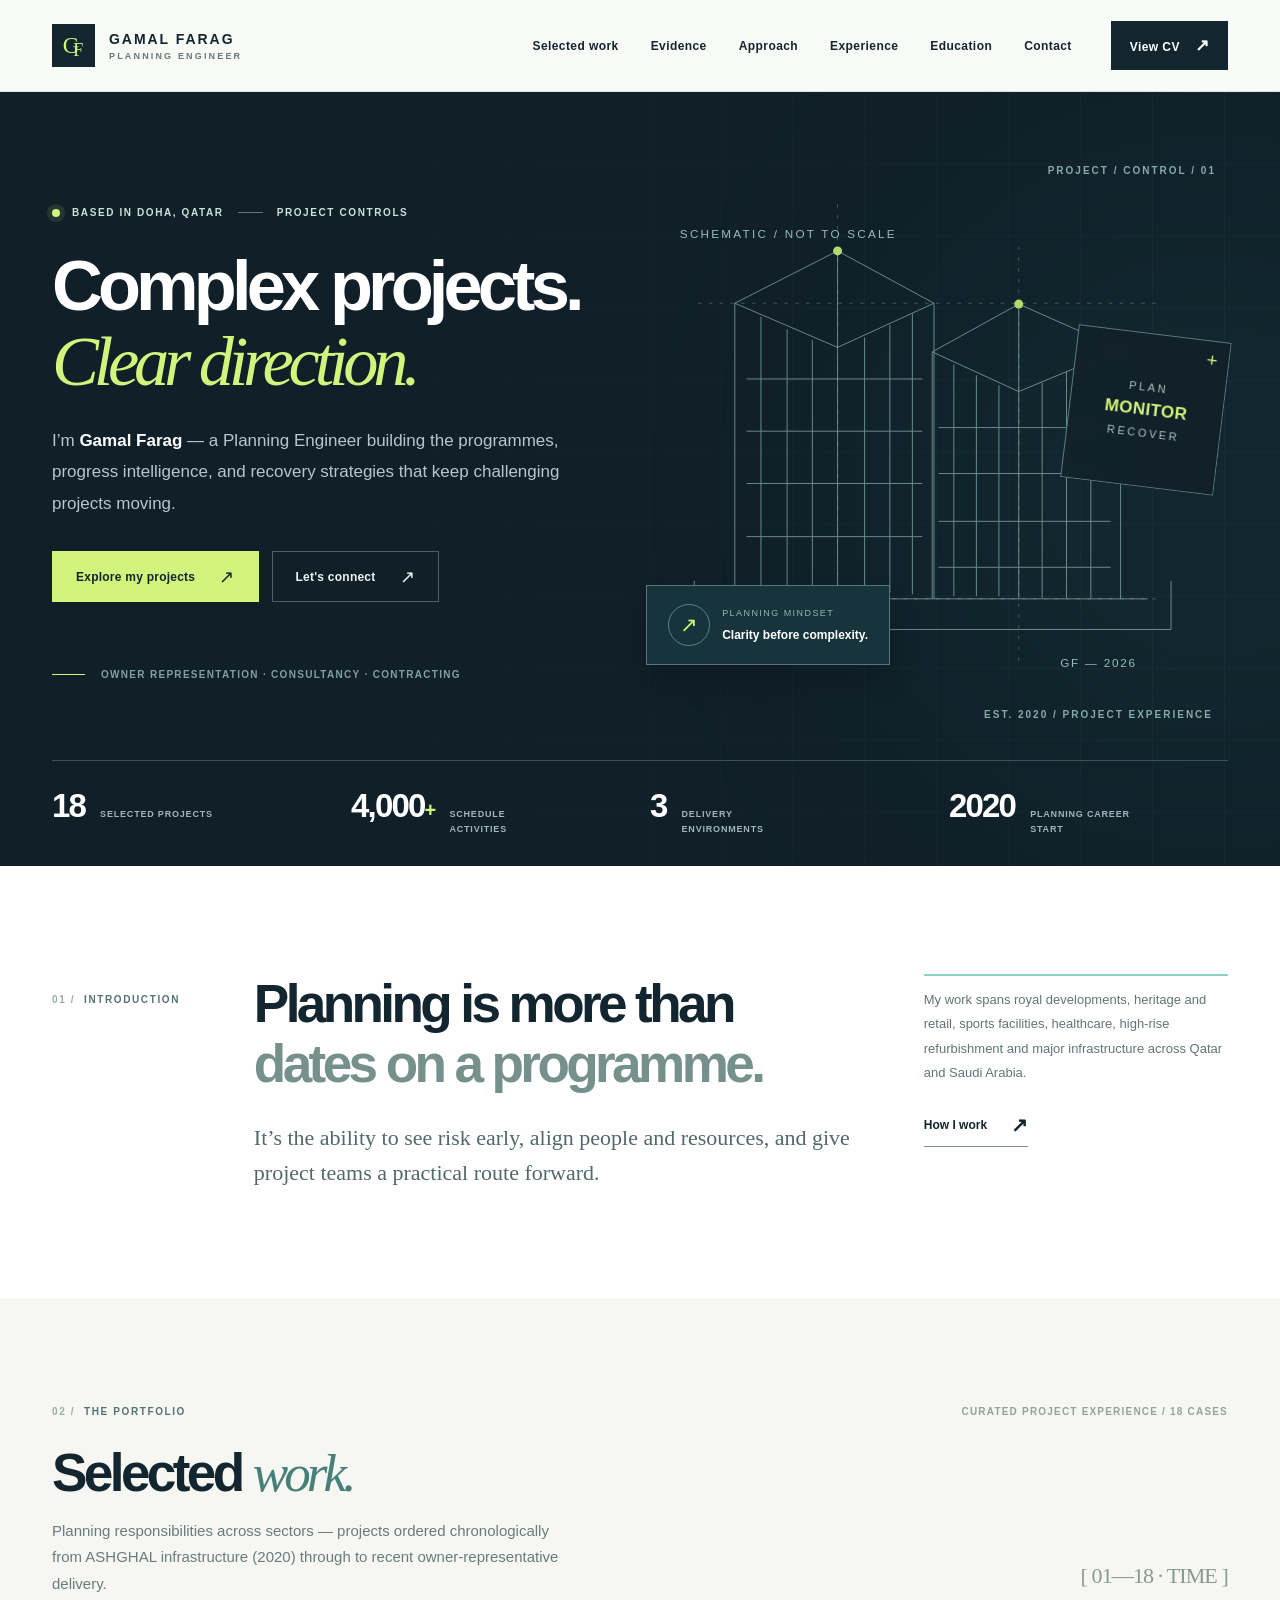
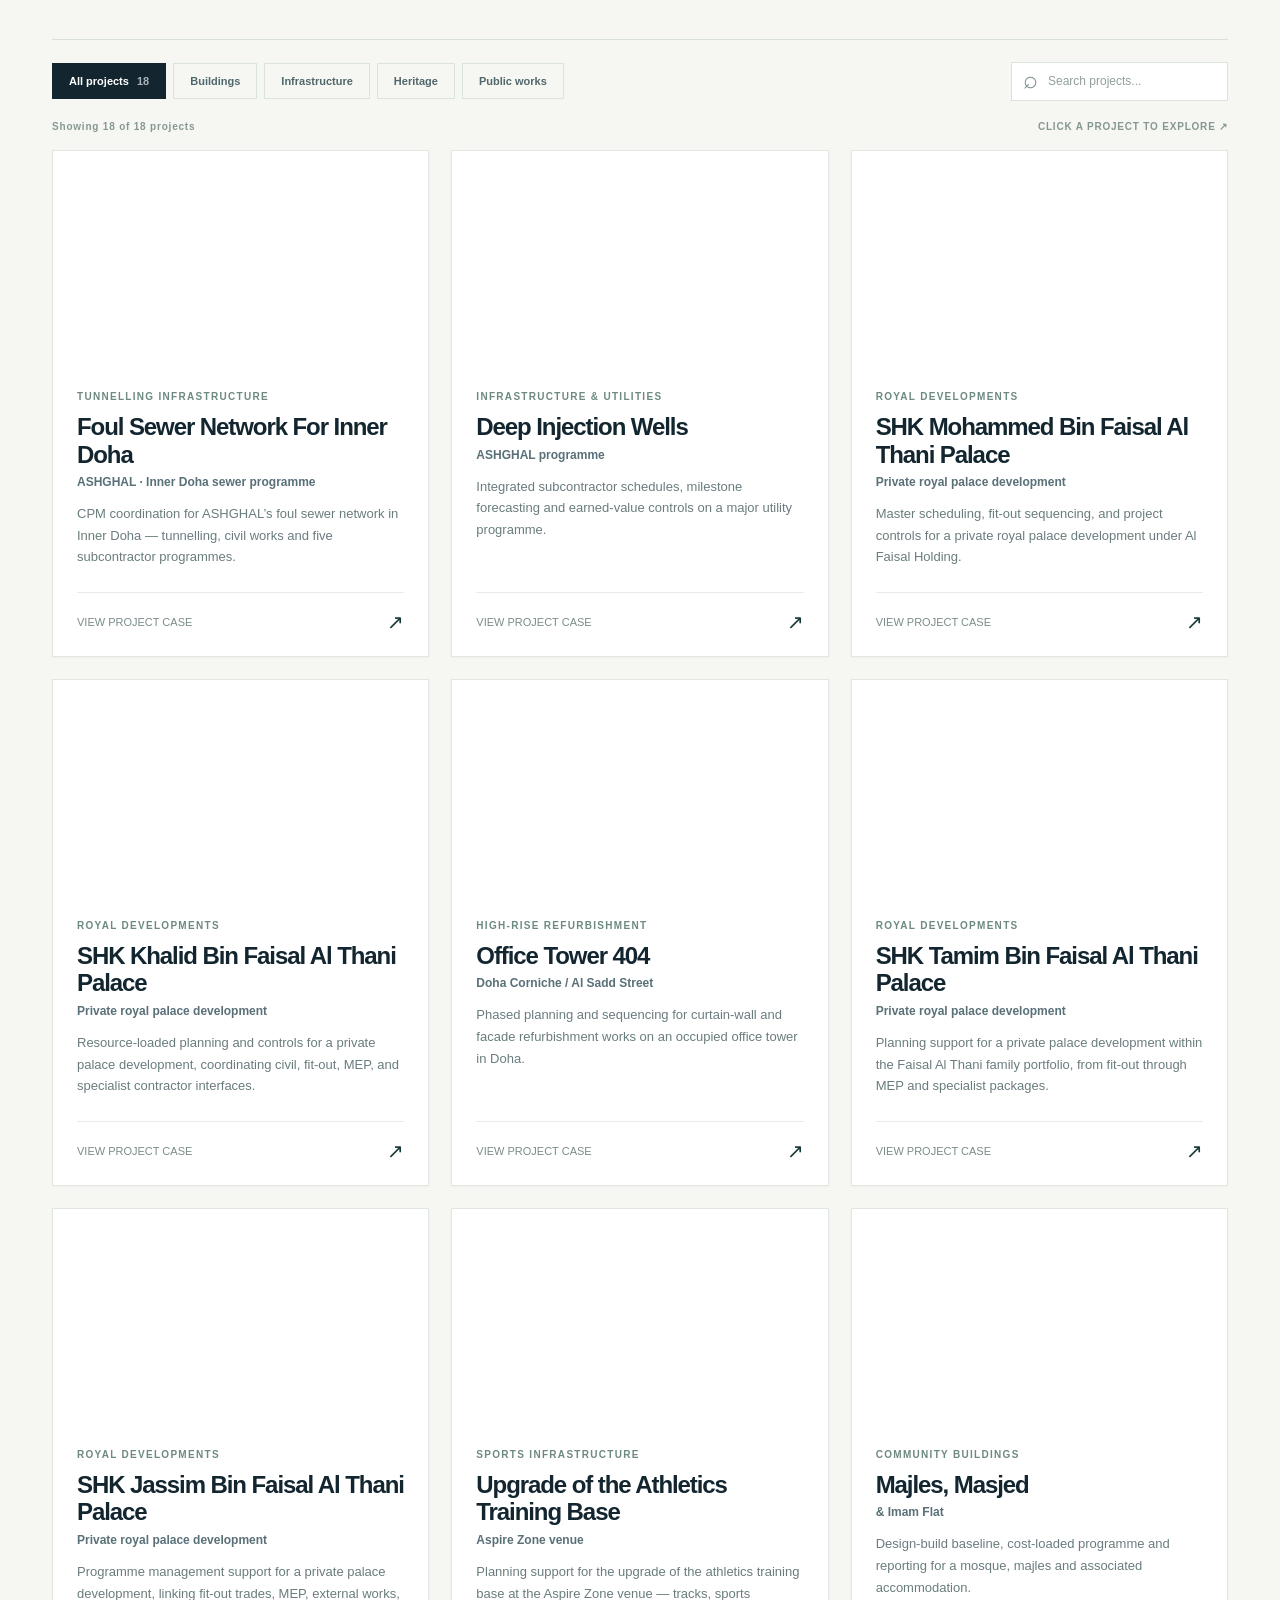
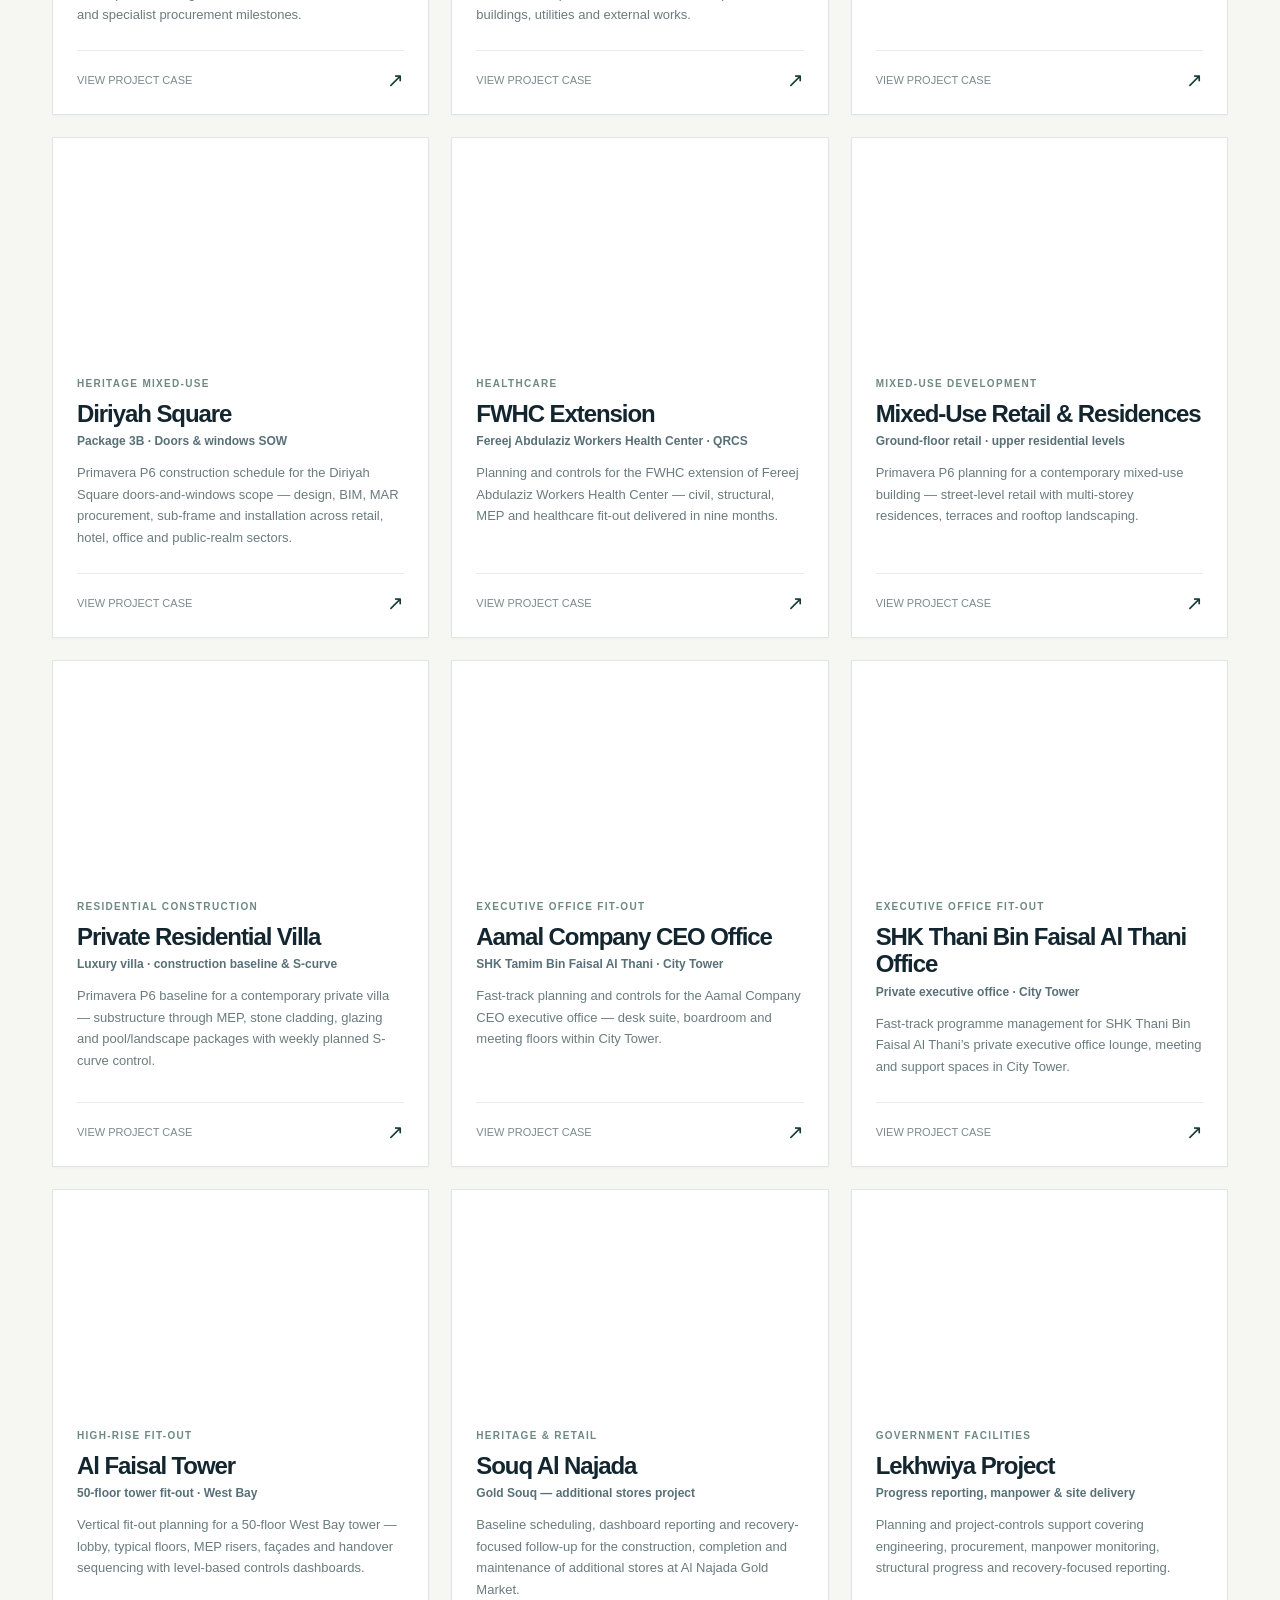
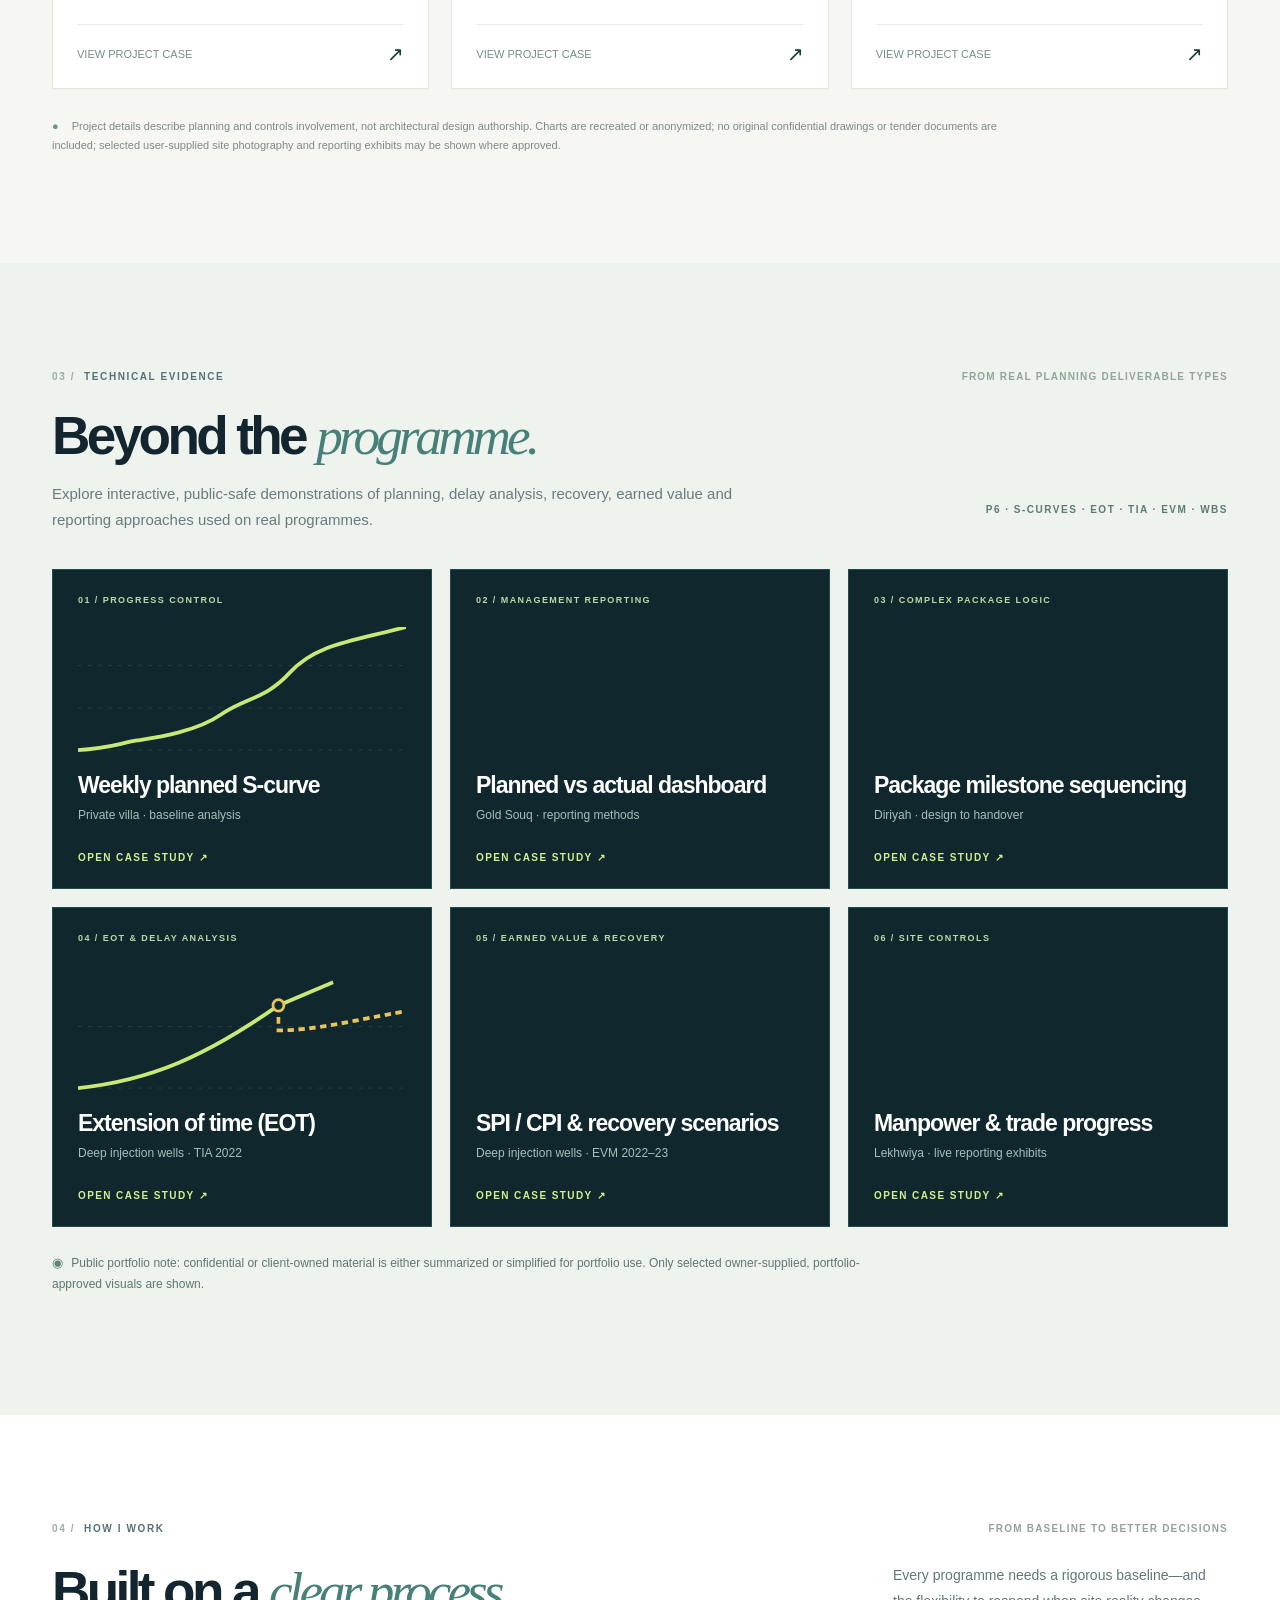
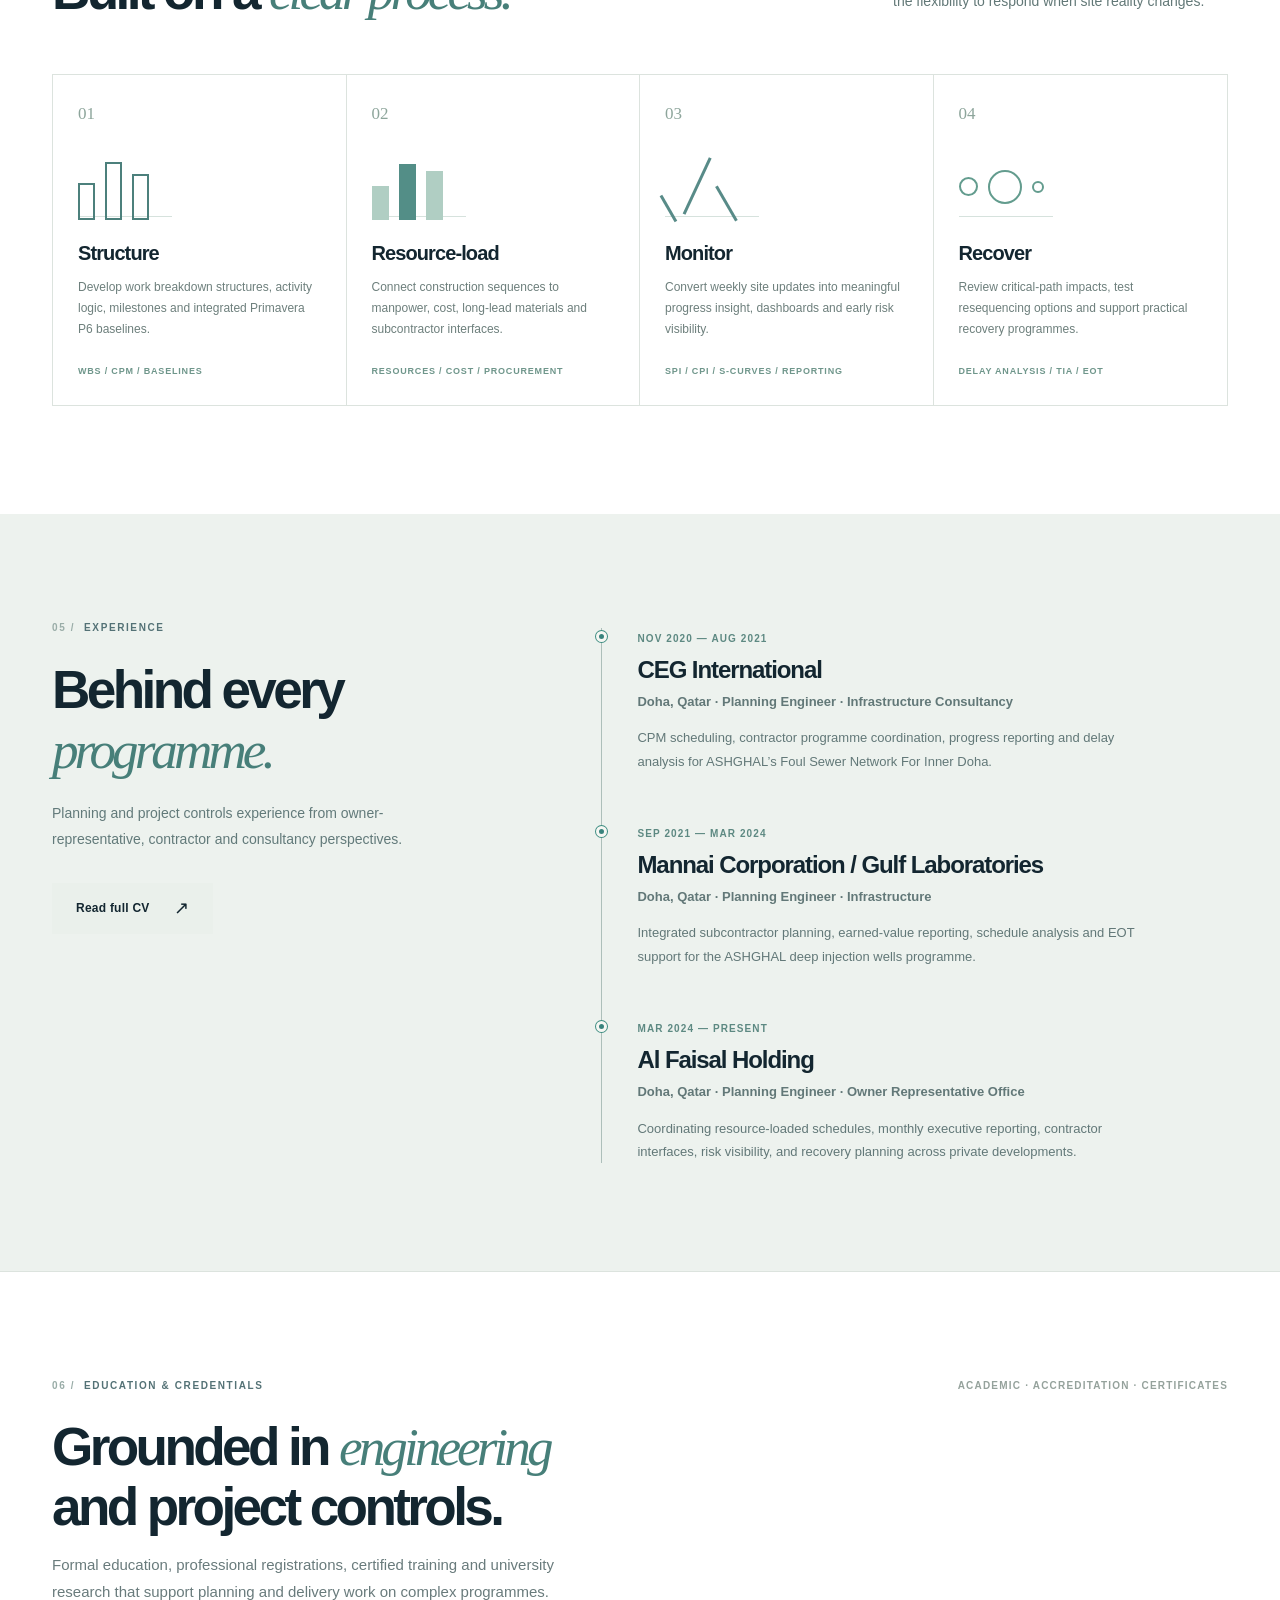
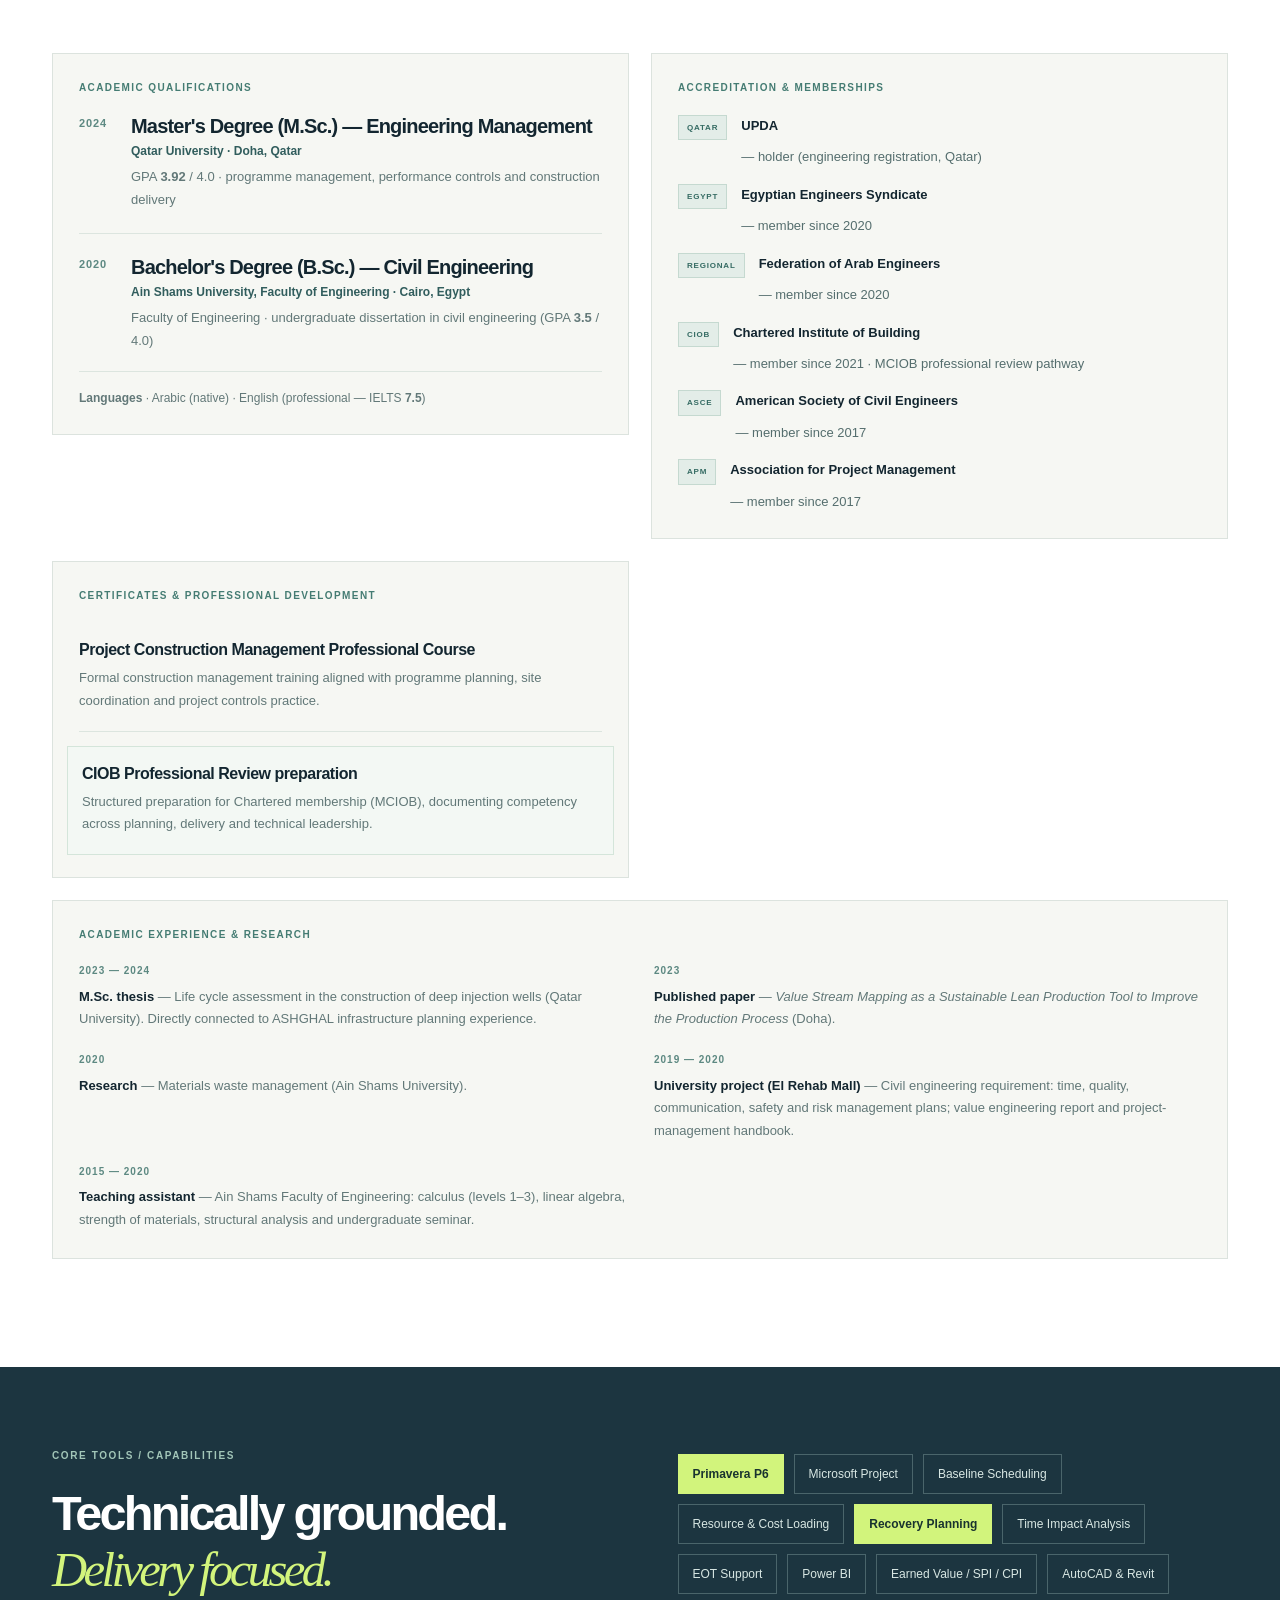
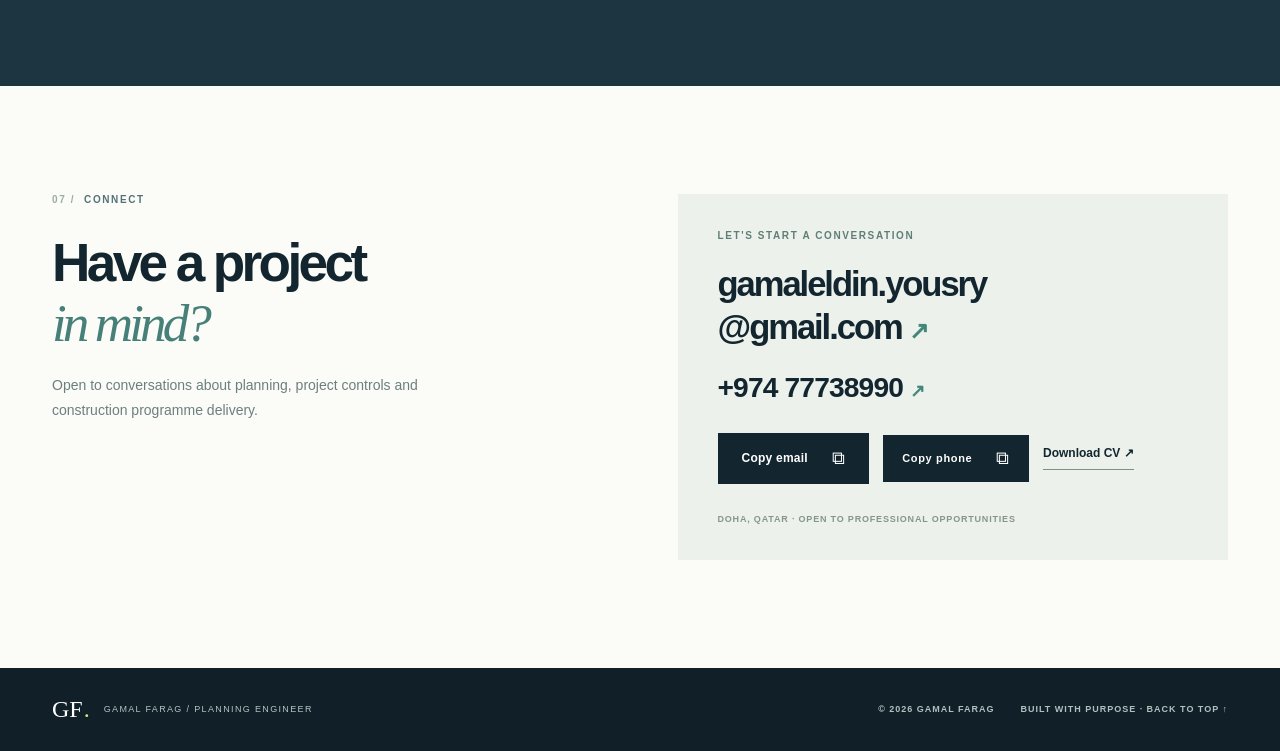
==== commit cdd5b9d2: "Show career timeline oldest-first and refresh CV with city and degree details. Reorder experience fr" ====
--- a/index.html
+++ b/index.html
@@ -12,10 +12,10 @@
   <title>Gamal Farag — Planning Engineer & Project Portfolio</title>
   <link rel="icon" type="image/svg+xml" href="assets/favicon.svg" />
   <link rel="canonical" href="https://gamaleldinyousryibrahimfarag.github.io/gamal-portfolio/"/>
-  <link rel="stylesheet" href="styles.css?v=20261101"/>
-  <script defer src="projects.js?v=20261101"></script>
-  <script defer src="case-studies.js?v=20261101"></script>
-  <script defer src="app.js?v=20261101"></script>
+  <link rel="stylesheet" href="styles.css?v=20261103"/>
+  <script defer src="projects.js?v=20261103"></script>
+  <script defer src="case-studies.js?v=20261103"></script>
+  <script defer src="app.js?v=20261103"></script>
 </head>
 <body>
   <a class="skip-link" href="#main">Skip to content</a>
@@ -140,9 +140,9 @@
       <div class="shell experience-layout">
         <div class="experience-left"><div class="section-tag"><span class="tag-num">05 /</span> EXPERIENCE</div><h2 class="section-heading" id="experience-title">Behind every<br/><em>programme.</em></h2><p>Planning and project controls experience from owner-representative, contractor and consultancy perspectives.</p><a href="assets/Gamal_Farag_CV.pdf" class="btn btn-quiet" target="_blank" rel="noopener">Read full CV <span aria-hidden="true">↗</span></a></div>
         <div class="experience-timeline">
-          <article class="timeline-item"><div class="timeline-dot"></div><span class="timeline-date">MAR 2024 — PRESENT</span><h3>Al Faisal Holding</h3><p class="timeline-role">Planning Engineer · Owner Representative Office</p><p>Coordinating resource-loaded schedules, monthly executive reporting, contractor interfaces, risk visibility, and recovery planning across private developments.</p></article>
-          <article class="timeline-item"><div class="timeline-dot"></div><span class="timeline-date">SEP 2021 — MAR 2024</span><h3>Mannai Corporation / Gulf Laboratories</h3><p class="timeline-role">Planning Engineer · Infrastructure</p><p>Integrated subcontractor planning, earned-value reporting, schedule analysis and EOT support for the ASHGHAL deep injection wells programme.</p></article>
-          <article class="timeline-item"><div class="timeline-dot"></div><span class="timeline-date">NOV 2020 — AUG 2021</span><h3>CEG International</h3><p class="timeline-role">Planning Engineer · Infrastructure Consultancy</p><p>CPM scheduling, contractor programme coordination, progress reporting and delay analysis for ASHGHAL’s Foul Sewer Network For Inner Doha.</p></article>
+          <article class="timeline-item"><div class="timeline-dot"></div><span class="timeline-date">NOV 2020 — AUG 2021</span><h3>CEG International</h3><p class="timeline-role">Doha, Qatar · Planning Engineer · Infrastructure Consultancy</p><p>CPM scheduling, contractor programme coordination, progress reporting and delay analysis for ASHGHAL’s Foul Sewer Network For Inner Doha.</p></article>
+          <article class="timeline-item"><div class="timeline-dot"></div><span class="timeline-date">SEP 2021 — MAR 2024</span><h3>Mannai Corporation / Gulf Laboratories</h3><p class="timeline-role">Doha, Qatar · Planning Engineer · Infrastructure</p><p>Integrated subcontractor planning, earned-value reporting, schedule analysis and EOT support for the ASHGHAL deep injection wells programme.</p></article>
+          <article class="timeline-item"><div class="timeline-dot"></div><span class="timeline-date">MAR 2024 — PRESENT</span><h3>Al Faisal Holding</h3><p class="timeline-role">Doha, Qatar · Planning Engineer · Owner Representative Office</p><p>Coordinating resource-loaded schedules, monthly executive reporting, contractor interfaces, risk visibility, and recovery planning across private developments.</p></article>
         </div>
       </div>
     </section>
@@ -154,8 +154,8 @@
         <div class="credentials-grid">
           <div class="credentials-block credentials-edu">
             <h3 class="credentials-label">Academic qualifications</h3>
-            <article class="edu-card"><span class="edu-year">2024</span><h4>M.Sc. Engineering Management</h4><p class="edu-school">Qatar University · Doha, Qatar</p><p class="edu-detail">GPA <strong>3.92</strong> / 4.0 · programme management, performance controls and construction delivery</p></article>
-            <article class="edu-card"><span class="edu-year">2020</span><h4>B.Sc. Civil Engineering</h4><p class="edu-school">Ain Shams University · Cairo, Egypt</p><p class="edu-detail">Faculty of Engineering · undergraduate dissertation in civil engineering (GPA <strong>3.5</strong> / 4.0)</p></article>
+            <article class="edu-card"><span class="edu-year">2024</span><h4>Master's Degree (M.Sc.) — Engineering Management</h4><p class="edu-school">Qatar University · Doha, Qatar</p><p class="edu-detail">GPA <strong>3.92</strong> / 4.0 · programme management, performance controls and construction delivery</p></article>
+            <article class="edu-card"><span class="edu-year">2020</span><h4>Bachelor's Degree (B.Sc.) — Civil Engineering</h4><p class="edu-school">Ain Shams University, Faculty of Engineering · Cairo, Egypt</p><p class="edu-detail">Faculty of Engineering · undergraduate dissertation in civil engineering (GPA <strong>3.5</strong> / 4.0)</p></article>
             <p class="credentials-lang"><strong>Languages</strong> · Arabic (native) · English (professional — IELTS <strong>7.5</strong>)</p>
           </div>
           <div class="credentials-block credentials-accred">
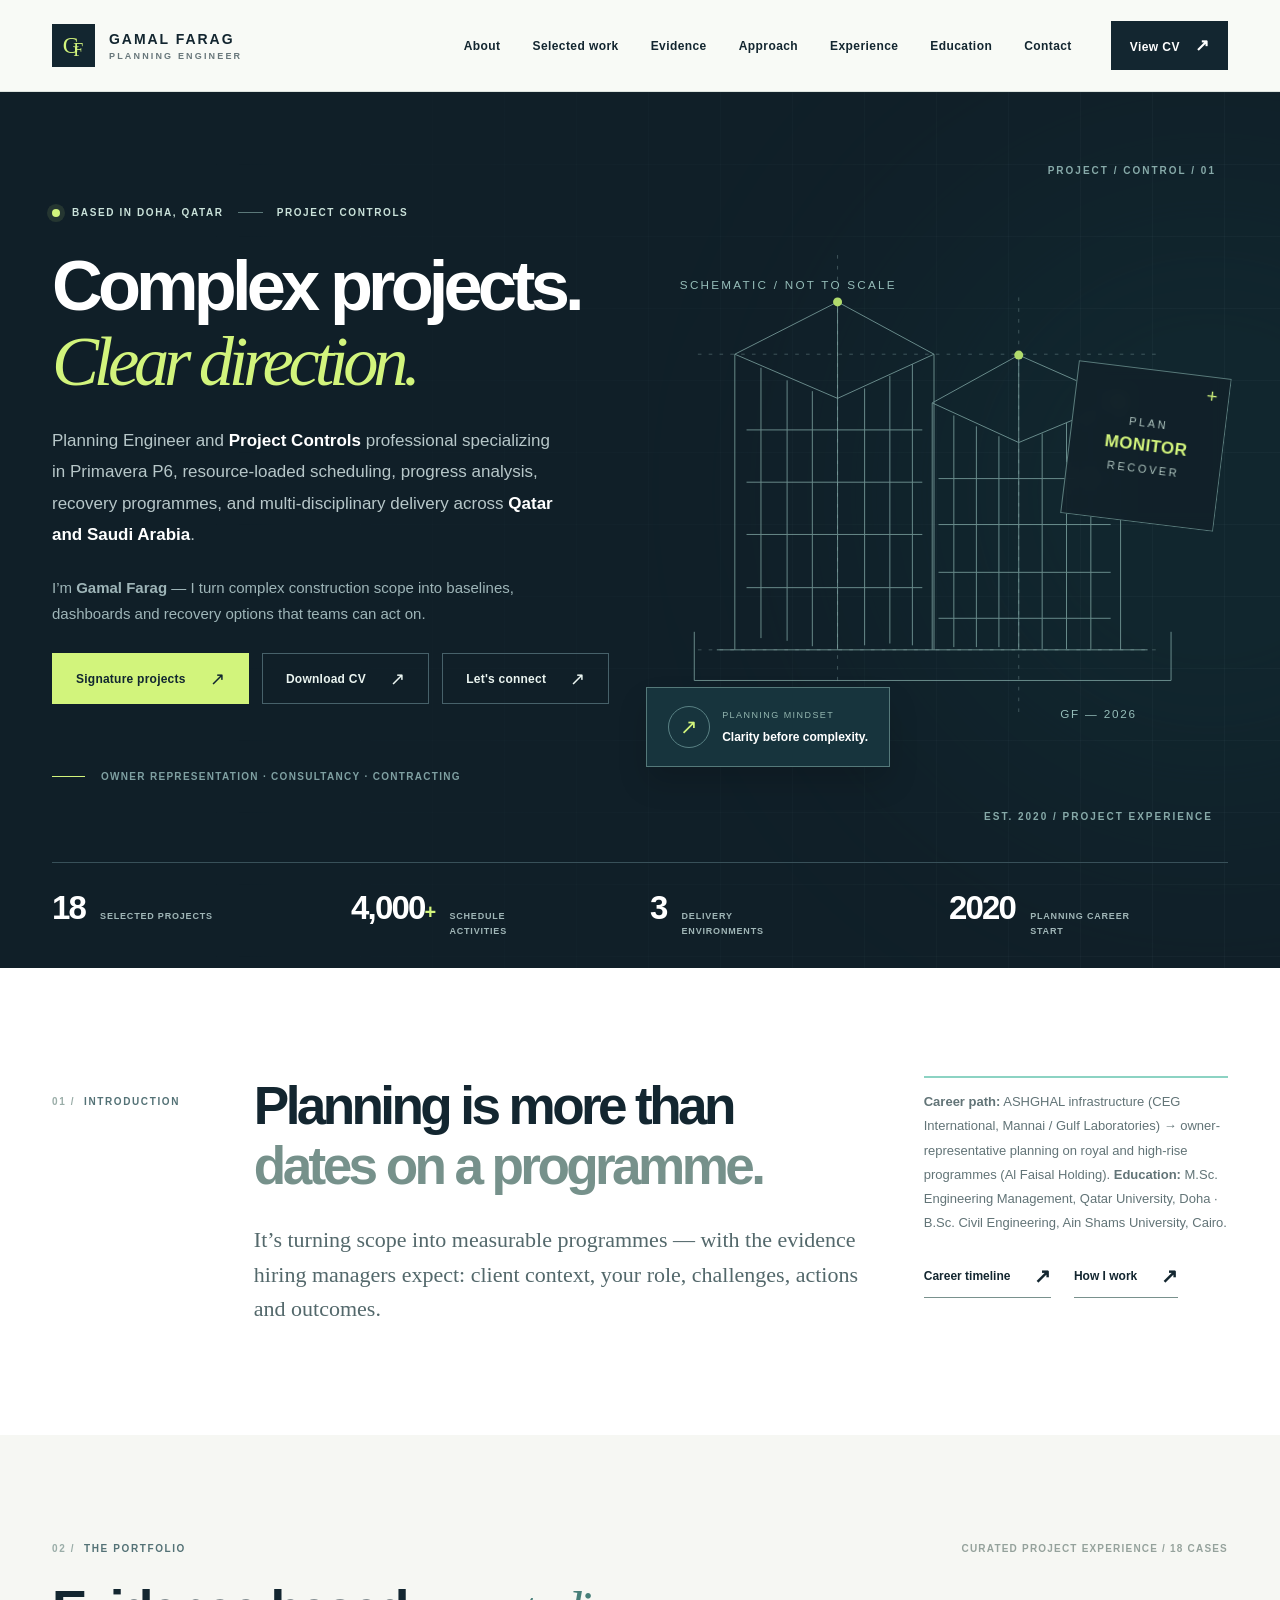
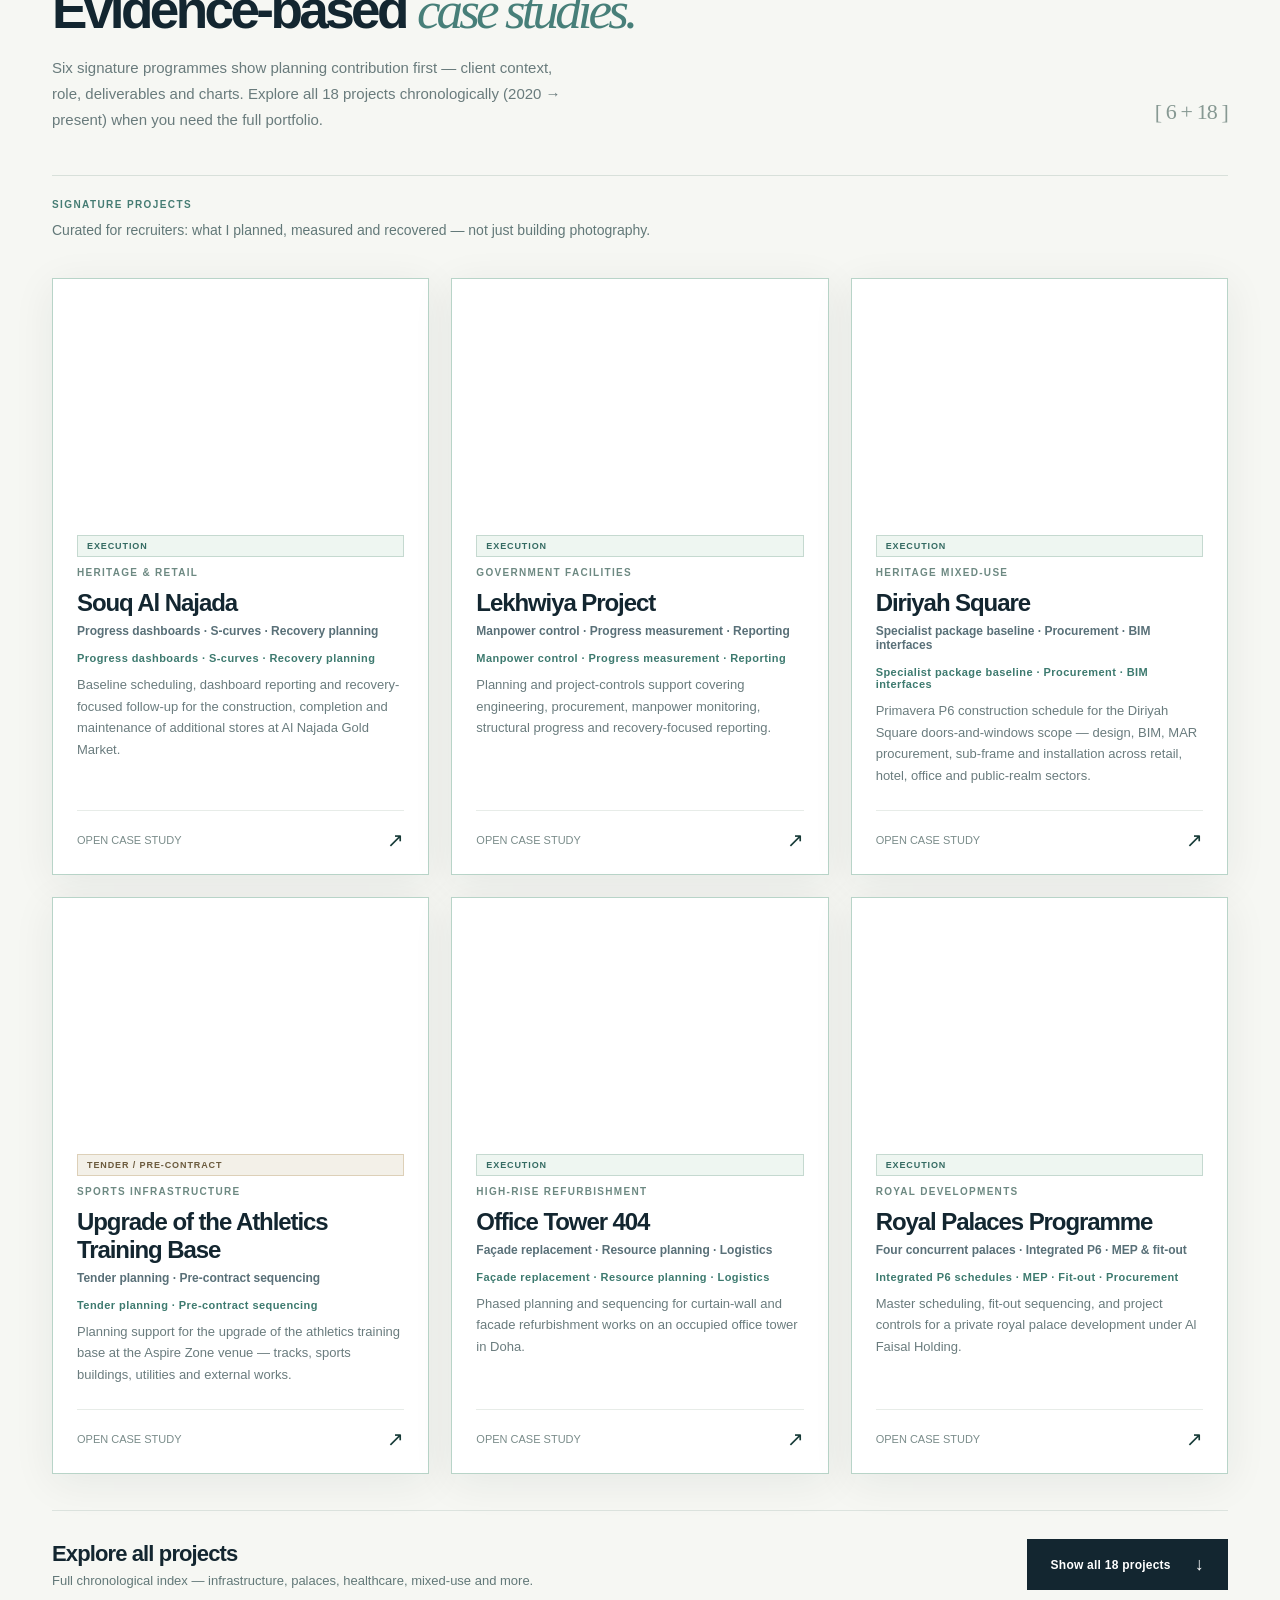
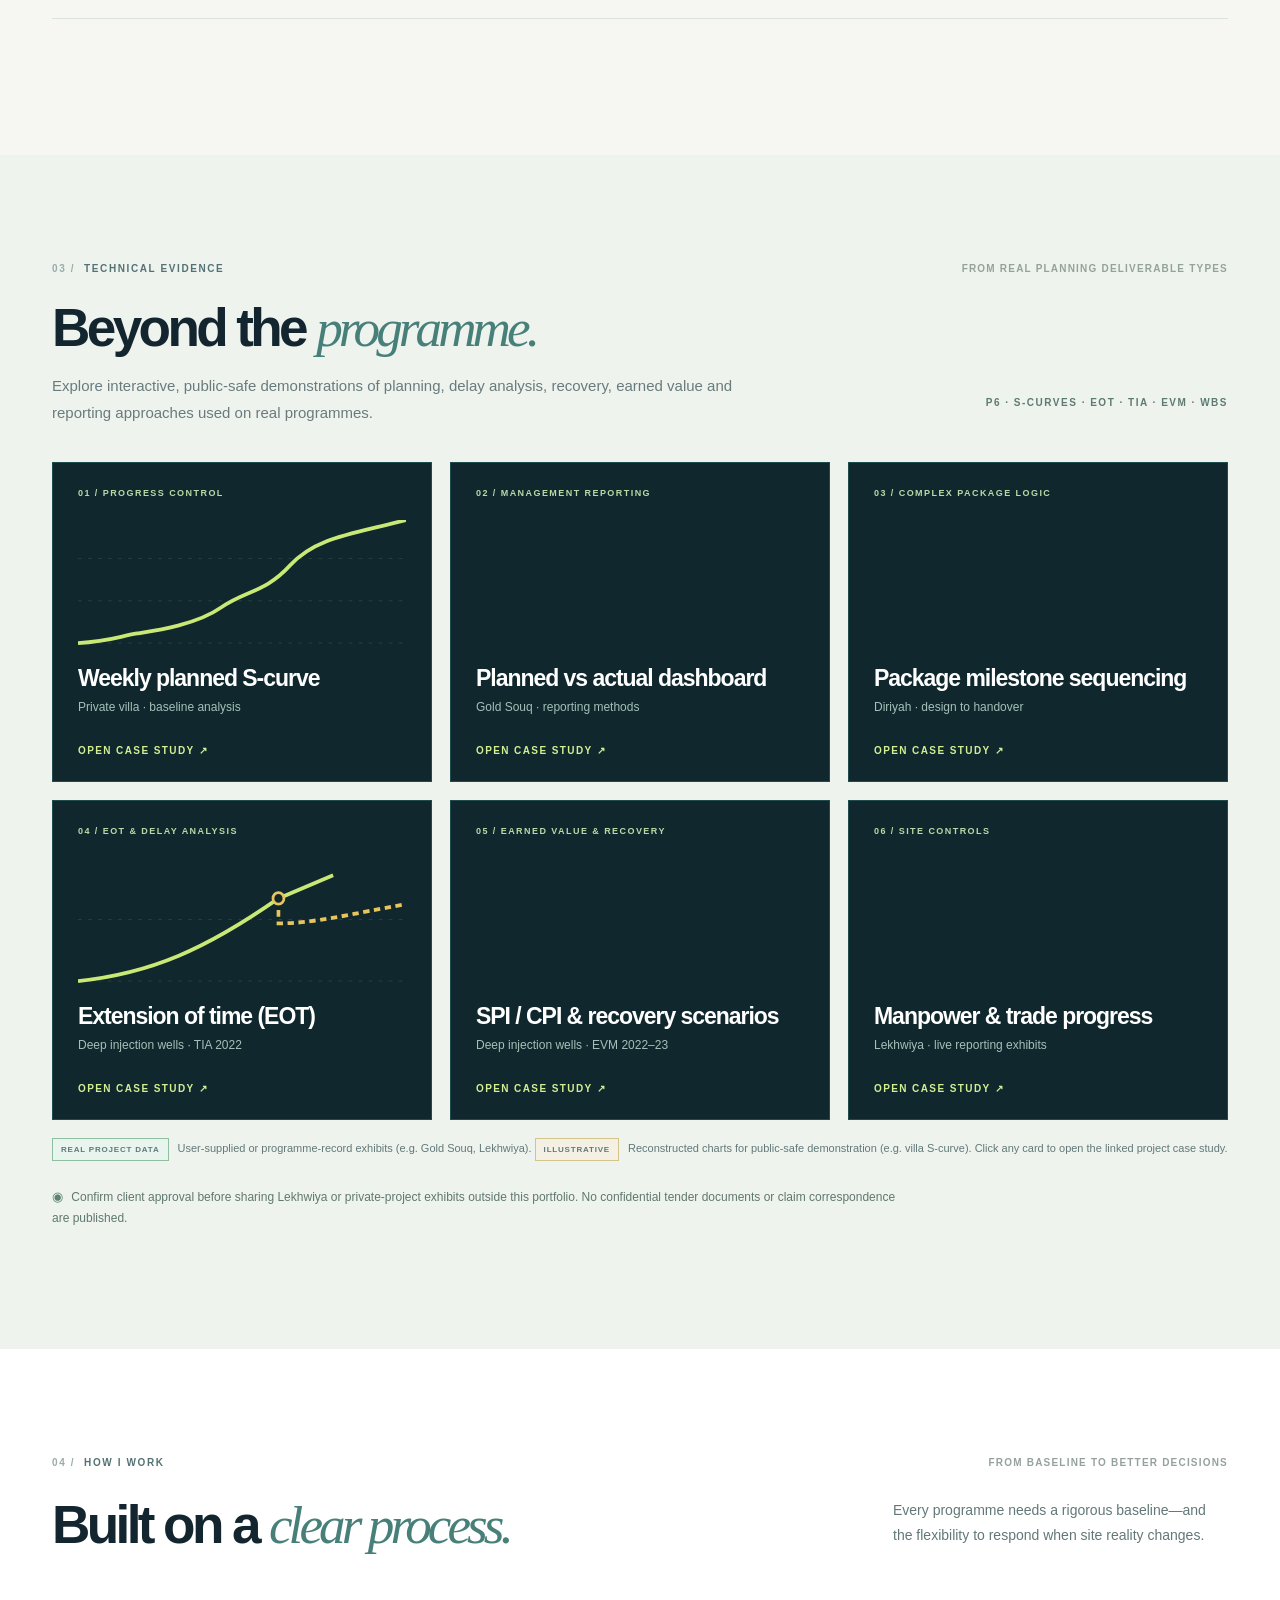
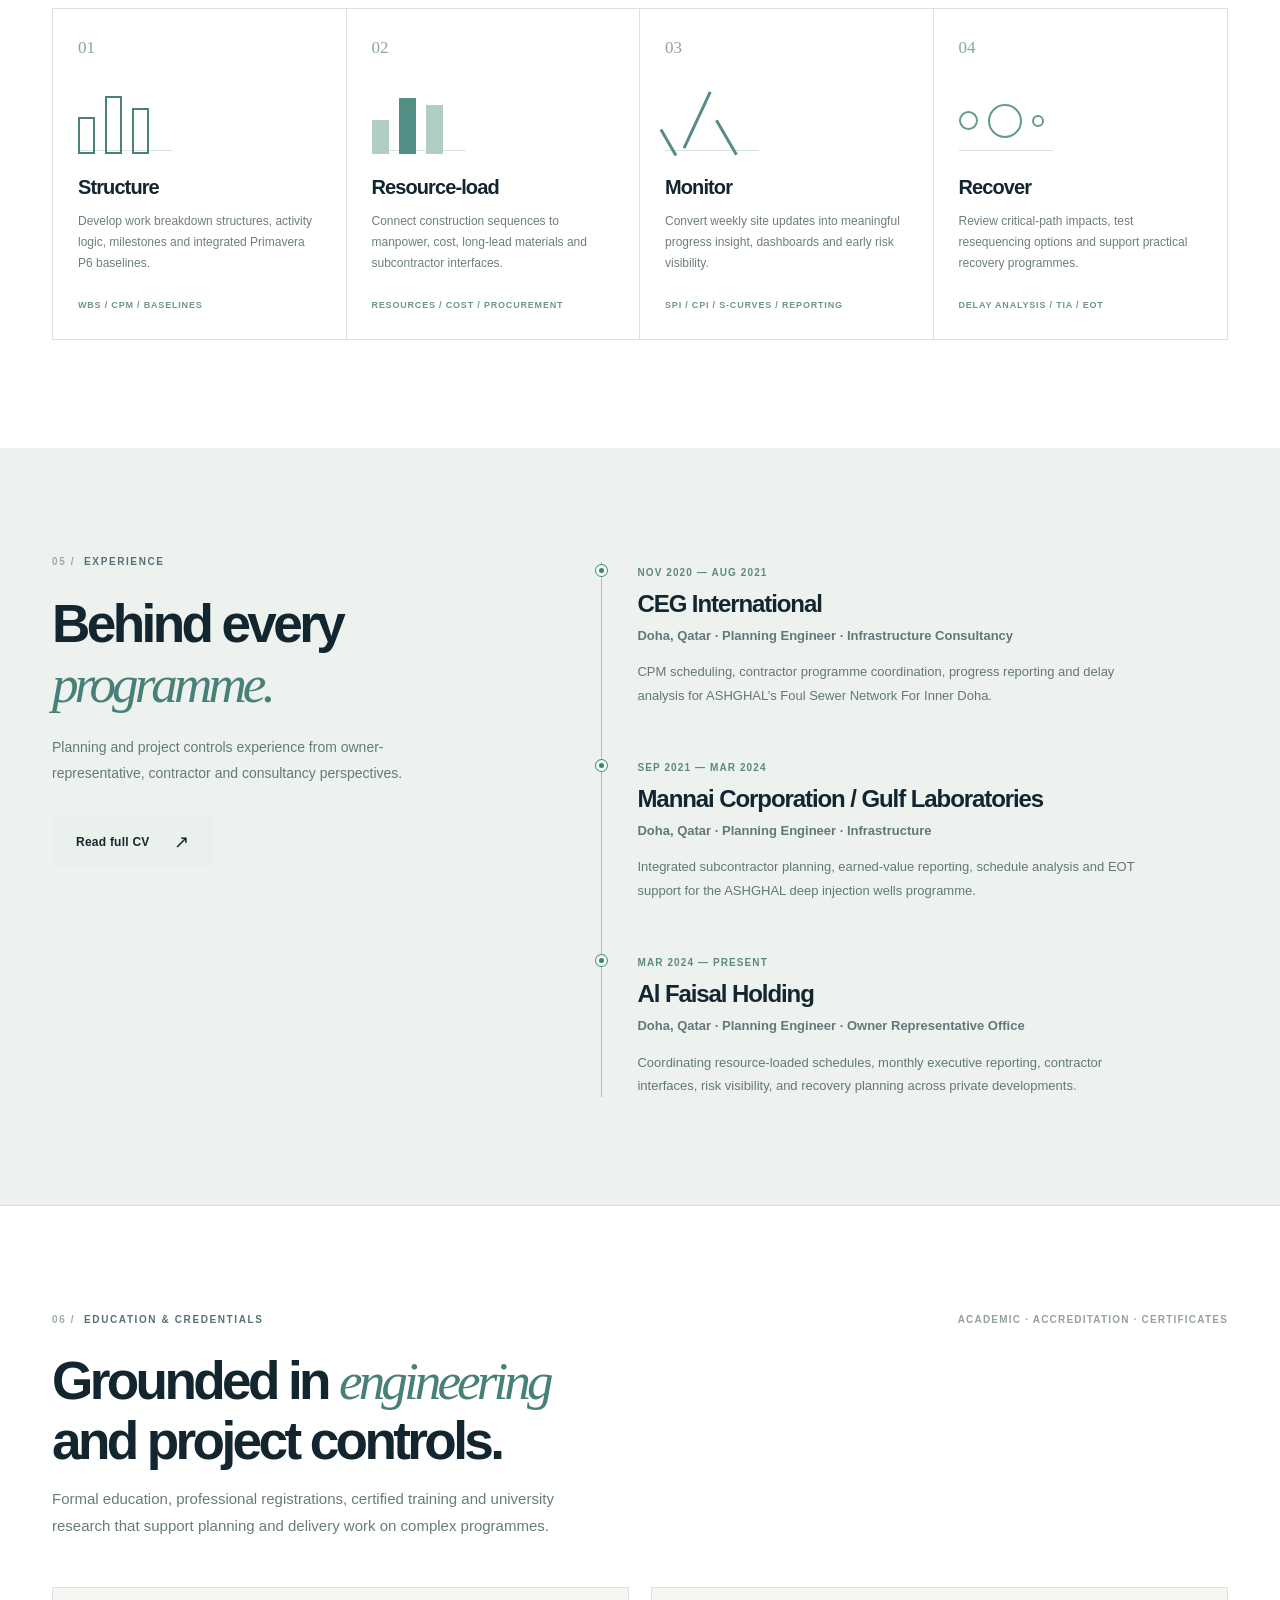
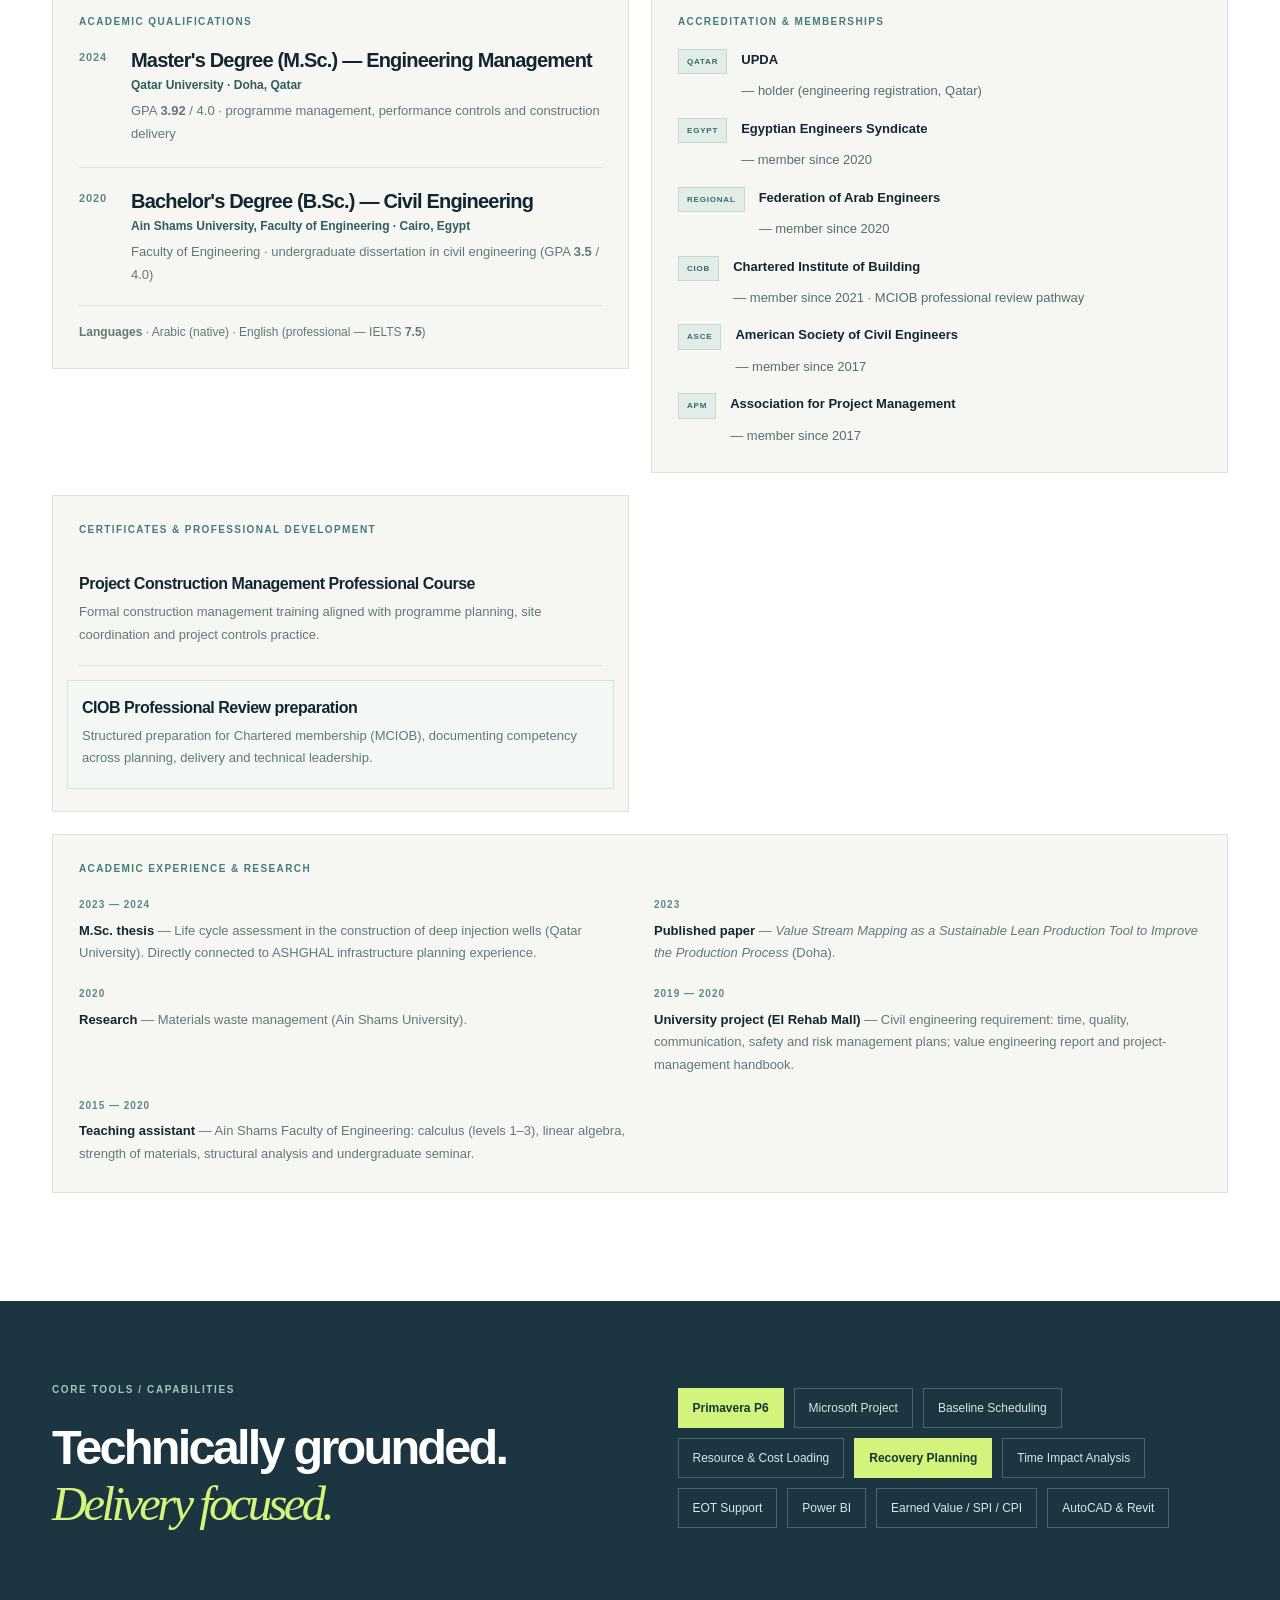
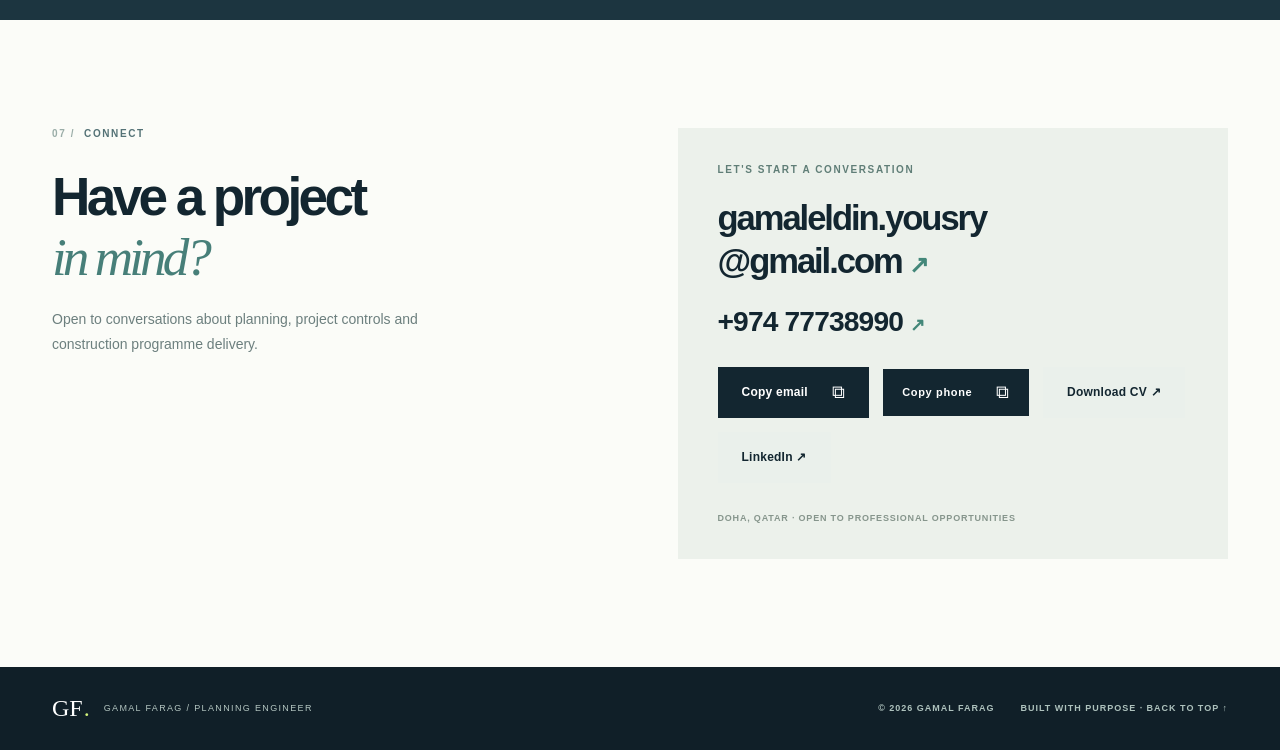
==== commit 8eaa0bc1: "Elevate portfolio with signature case studies and recruiter-focused evidence. Add six flagship proje" ====
--- a/index.html
+++ b/index.html
@@ -12,10 +12,11 @@
   <title>Gamal Farag — Planning Engineer & Project Portfolio</title>
   <link rel="icon" type="image/svg+xml" href="assets/favicon.svg" />
   <link rel="canonical" href="https://gamaleldinyousryibrahimfarag.github.io/gamal-portfolio/"/>
-  <link rel="stylesheet" href="styles.css?v=20261103"/>
-  <script defer src="projects.js?v=20261103"></script>
-  <script defer src="case-studies.js?v=20261103"></script>
-  <script defer src="app.js?v=20261103"></script>
+  <link rel="stylesheet" href="styles.css?v=20261104"/>
+  <script defer src="projects.js?v=20261104"></script>
+  <script defer src="project-enrichment.js?v=20261104"></script>
+  <script defer src="case-studies.js?v=20261104"></script>
+  <script defer src="app.js?v=20261104"></script>
 </head>
 <body>
   <a class="skip-link" href="#main">Skip to content</a>
@@ -26,6 +27,7 @@
         <span class="brand-type"><strong>GAMAL FARAG</strong><small>PLANNING ENGINEER</small></span>
       </a>
       <nav class="nav-links" id="primary-nav" aria-label="Main navigation">
+        <a href="#about">About</a>
         <a href="#work">Selected work</a>
         <a href="#evidence">Evidence</a><a href="#approach">Approach</a>
         <a href="#experience">Experience</a>
@@ -43,8 +45,9 @@
         <div class="hero-copy">
           <div class="eyebrow hero-eyebrow"><span class="pulse-dot"></span> BASED IN DOHA, QATAR <span class="eyebrow-divider"></span> PROJECT CONTROLS</div>
           <h1 id="hero-heading">Complex projects.<br/><em>Clear direction.</em></h1>
-          <p class="hero-intro">I’m <strong>Gamal Farag</strong> — a Planning Engineer building the programmes, progress intelligence, and recovery strategies that keep challenging projects moving.</p>
-          <div class="hero-actions"><a class="btn btn-lime" href="#work">Explore my projects <span aria-hidden="true">↗</span></a><a class="btn btn-outline" href="#contact">Let's connect <span aria-hidden="true">↗</span></a></div>
+          <p class="hero-intro">Planning Engineer and <strong>Project Controls</strong> professional specializing in Primavera P6, resource-loaded scheduling, progress analysis, recovery programmes, and multi-disciplinary delivery across <strong>Qatar and Saudi Arabia</strong>.</p>
+          <p class="hero-sub">I’m <strong>Gamal Farag</strong> — I turn complex construction scope into baselines, dashboards and recovery options that teams can act on.</p>
+          <div class="hero-actions"><a class="btn btn-lime" href="#work">Signature projects <span aria-hidden="true">↗</span></a><a class="btn btn-outline" href="assets/Gamal_Farag_CV.pdf" target="_blank" rel="noopener">Download CV <span aria-hidden="true">↗</span></a><a class="btn btn-outline" href="#contact">Let's connect <span aria-hidden="true">↗</span></a></div>
           <p class="hero-caption"><span class="hero-caption-line"></span> OWNER REPRESENTATION · CONSULTANCY · CONTRACTING</p>
         </div>
         <div class="hero-art" aria-label="Architectural and scheduling-inspired illustration">
@@ -80,15 +83,19 @@
     <section class="section intro-section" id="about" aria-label="About Gamal">
       <div class="shell intro-layout">
         <div class="section-tag"><span class="tag-num">01 /</span> INTRODUCTION</div>
-        <div><h2 class="section-heading">Planning is more than<br/><span>dates on a programme.</span></h2><p class="intro-lead">It’s the ability to see risk early, align people and resources, and give project teams a practical route forward.</p></div>
-        <div class="intro-aside"><p>My work spans royal developments, heritage and retail, sports facilities, healthcare, high-rise refurbishment and major infrastructure across Qatar and Saudi Arabia.</p><a class="text-link" href="#approach">How I work <span>↗</span></a></div>
+        <div><h2 class="section-heading">Planning is more than<br/><span>dates on a programme.</span></h2><p class="intro-lead">It’s turning scope into measurable programmes — with the evidence hiring managers expect: client context, your role, challenges, actions and outcomes.</p></div>
+        <div class="intro-aside"><p><strong>Career path:</strong> ASHGHAL infrastructure (CEG International, Mannai / Gulf Laboratories) → owner-representative planning on royal and high-rise programmes (Al Faisal Holding). <strong>Education:</strong> M.Sc. Engineering Management, Qatar University, Doha · B.Sc. Civil Engineering, Ain Shams University, Cairo.</p><a class="text-link" href="#experience">Career timeline <span>↗</span></a> <a class="text-link" href="#approach">How I work <span>↗</span></a></div>
       </div>
     </section>
 
     <section class="section work-section" id="work" aria-labelledby="work-title">
       <div class="shell">
         <div class="section-topline"><div class="section-tag"><span class="tag-num">02 /</span> THE PORTFOLIO</div><span class="section-side-note">CURATED PROJECT EXPERIENCE / 18 CASES</span></div>
-        <div class="work-header"><div><h2 class="section-heading" id="work-title">Selected <em>work.</em></h2><p class="section-subtitle">Planning responsibilities across sectors — projects ordered chronologically from ASHGHAL infrastructure (2020) through to recent owner-representative delivery.</p></div><div class="work-number" aria-hidden="true">[ 01—18 · TIME ]</div></div>
+        <div class="work-header"><div><h2 class="section-heading" id="work-title">Evidence-based <em>case studies.</em></h2><p class="section-subtitle">Six signature programmes show planning contribution first — client context, role, deliverables and charts. Explore all 18 projects chronologically (2020 → present) when you need the full portfolio.</p></div><div class="work-number" aria-hidden="true">[ 6 + 18 ]</div></div>
+        <div class="signature-intro"><span class="signature-label">SIGNATURE PROJECTS</span><p>Curated for recruiters: what I planned, measured and recovered — not just building photography.</p></div>
+        <div class="project-grid signature-grid" id="signature-grid" aria-label="Signature planning case studies"></div>
+        <div class="explore-all-bar"><div><h3 class="explore-all-title">Explore all projects</h3><p class="explore-all-note">Full chronological index — infrastructure, palaces, healthcare, mixed-use and more.</p></div><button type="button" class="btn btn-dark" id="toggle-all-projects" aria-expanded="false" aria-controls="all-projects-panel">Show all 18 projects <span aria-hidden="true">↓</span></button></div>
+        <div id="all-projects-panel" class="all-projects-panel" hidden>
         <div class="filter-toolbar">
           <div class="filter-list" id="filter-list" role="group" aria-label="Filter projects by sector">
             <button class="filter-btn active" type="button" data-filter="All" aria-pressed="true">All projects <span>18</span></button>
@@ -102,7 +109,8 @@
         <div class="results-info" aria-live="polite"><span id="result-count">Showing 18 projects</span><span>CLICK A PROJECT TO EXPLORE <span aria-hidden="true">↗</span></span></div>
         <div class="project-grid" id="project-grid"></div>
         <div class="empty-state" id="empty-state" hidden><h3>No matching projects.</h3><p>Try a different keyword or category.</p><button type="button" class="btn btn-dark" id="clear-filters">Clear filters ↗</button></div>
-        <div class="portfolio-footnote"><span>●</span> Project details describe planning and controls involvement, not architectural design authorship. Charts are recreated or anonymized; no original confidential drawings or tender documents are included; selected user-supplied site photography and reporting exhibits may be shown where approved.</div>
+        <div class="portfolio-footnote"><span>●</span> Project details describe planning and controls involvement, not architectural design authorship. Charts are labelled <strong>real project data</strong> or <strong>illustrative</strong> where applicable; selected owner-supplied photography and reporting exhibits are shown only where approved.</div>
+        </div>
       </div>
     </section>
 
@@ -112,14 +120,15 @@
         <div class="section-topline"><div class="section-tag"><span class="tag-num">03 /</span> TECHNICAL EVIDENCE</div><span class="section-side-note">FROM REAL PLANNING DELIVERABLE TYPES</span></div>
         <div class="evidence-head"><div><h2 class="section-heading" id="evidence-heading">Beyond the <em>programme.</em></h2><p class="section-subtitle">Explore interactive, public-safe demonstrations of planning, delay analysis, recovery, earned value and reporting approaches used on real programmes.</p></div><span class="evidence-kicker">P6 · S-CURVES · EOT · TIA · EVM · WBS</span></div>
         <div class="evidence-grid">
-          <button type="button" class="evidence-spotlight" data-evidence-project="private-villa"><span class="evidence-card-num">01 / PROGRESS CONTROL</span><span class="mini-curve" aria-hidden="true"><svg viewBox="0 0 360 130" preserveAspectRatio="none"><path d="M0 128H360M0 84H360M0 40H360" stroke="#63827c" stroke-dasharray="4 7" opacity=".28"/><path d="M0 128 C35 126 45 121 65 118 S130 109 157 91 S205 76 233 47 S300 15 360 0" stroke="#c9e976" stroke-width="4" fill="none"/></svg></span><strong>Weekly planned S-curve</strong><small>Private villa · baseline analysis</small><span class="evidence-card-action">OPEN CASE STUDY ↗</span></button>
-          <button type="button" class="evidence-spotlight" data-evidence-project="najada-gold-souq"><span class="evidence-card-num">02 / MANAGEMENT REPORTING</span><span class="mini-bars" aria-hidden="true"><i style="--a:66%;--b:68%"></i><i style="--a:88%;--b:81%"></i><i style="--a:58%;--b:49%"></i><i style="--a:38%;--b:41%"></i><i style="--a:15%;--b:12%"></i></span><strong>Planned vs actual dashboard</strong><small>Gold Souq · reporting methods</small><span class="evidence-card-action">OPEN CASE STUDY ↗</span></button>
-          <button type="button" class="evidence-spotlight" data-evidence-project="diriyah"><span class="evidence-card-num">03 / COMPLEX PACKAGE LOGIC</span><span class="mini-gantt" aria-hidden="true"><i style="--s:4%;--w:34%"></i><i style="--s:13%;--w:42%"></i><i style="--s:34%;--w:43%"></i><i style="--s:52%;--w:41%"></i><i style="--s:71%;--w:27%"></i></span><strong>Package milestone sequencing</strong><small>Diriyah · design to handover</small><span class="evidence-card-action">OPEN CASE STUDY ↗</span></button>
-          <button type="button" class="evidence-spotlight" data-evidence-project="eot-delay-analysis"><span class="evidence-card-num">04 / EOT &amp; DELAY ANALYSIS</span><span class="mini-eot" aria-hidden="true"><svg viewBox="0 0 360 130" preserveAspectRatio="none"><path d="M0 128H360M0 64H360" stroke="#63827c" stroke-dasharray="4 7" opacity=".28"/><path d="M0 128 C80 120 140 95 220 42 L280 18" stroke="#c9e976" stroke-width="4" fill="none"/><path d="M220 42 L220 68 C260 68 300 58 360 48" stroke="#e8c45c" stroke-width="4" fill="none" stroke-dasharray="7 5"/><circle cx="220" cy="42" r="6" fill="#10282d" stroke="#e8c45c" stroke-width="3"/></svg></span><strong>Extension of time (EOT)</strong><small>Deep injection wells · TIA 2022</small><span class="evidence-card-action">OPEN CASE STUDY ↗</span></button>
-          <button type="button" class="evidence-spotlight" data-evidence-project="recovery-evm"><span class="evidence-card-num">05 / EARNED VALUE &amp; RECOVERY</span><span class="mini-bars mini-evm" aria-hidden="true"><i style="--a:92%;--b:88%"></i><i style="--a:86%;--b:91%"></i><i style="--a:78%;--b:82%"></i></span><strong>SPI / CPI &amp; recovery scenarios</strong><small>Deep injection wells · EVM 2022–23</small><span class="evidence-card-action">OPEN CASE STUDY ↗</span></button>
-          <button type="button" class="evidence-spotlight" data-evidence-project="lekhwiya"><span class="evidence-card-num">06 / SITE CONTROLS</span><span class="mini-bars" aria-hidden="true"><i style="--a:72%;--b:66%"></i><i style="--a:41%;--b:62%"></i><i style="--a:35%;--b:41%"></i><i style="--a:10%;--b:25%"></i></span><strong>Manpower &amp; trade progress</strong><small>Lekhwiya · live reporting exhibits</small><span class="evidence-card-action">OPEN CASE STUDY ↗</span></button>
-        </div>
-        <p class="evidence-privacy"><span aria-hidden="true">◉</span> Public portfolio note: confidential or client-owned material is either summarized or simplified for portfolio use. Only selected owner-supplied, portfolio-approved visuals are shown.</p>
+          <button type="button" class="evidence-spotlight" data-evidence-project="private-villa" data-evidence-tier="illustrative"><span class="evidence-card-num">01 / PROGRESS CONTROL</span><span class="mini-curve" aria-hidden="true"><svg viewBox="0 0 360 130" preserveAspectRatio="none"><path d="M0 128H360M0 84H360M0 40H360" stroke="#63827c" stroke-dasharray="4 7" opacity=".28"/><path d="M0 128 C35 126 45 121 65 118 S130 109 157 91 S205 76 233 47 S300 15 360 0" stroke="#c9e976" stroke-width="4" fill="none"/></svg></span><strong>Weekly planned S-curve</strong><small>Private villa · baseline analysis</small><span class="evidence-card-action">OPEN CASE STUDY ↗</span></button>
+          <button type="button" class="evidence-spotlight" data-evidence-project="najada-gold-souq" data-evidence-tier="real"><span class="evidence-card-num">02 / MANAGEMENT REPORTING</span><span class="mini-bars" aria-hidden="true"><i style="--a:66%;--b:68%"></i><i style="--a:88%;--b:81%"></i><i style="--a:58%;--b:49%"></i><i style="--a:38%;--b:41%"></i><i style="--a:15%;--b:12%"></i></span><strong>Planned vs actual dashboard</strong><small>Gold Souq · reporting methods</small><span class="evidence-card-action">OPEN CASE STUDY ↗</span></button>
+          <button type="button" class="evidence-spotlight" data-evidence-project="diriyah" data-evidence-tier="real"><span class="evidence-card-num">03 / COMPLEX PACKAGE LOGIC</span><span class="mini-gantt" aria-hidden="true"><i style="--s:4%;--w:34%"></i><i style="--s:13%;--w:42%"></i><i style="--s:34%;--w:43%"></i><i style="--s:52%;--w:41%"></i><i style="--s:71%;--w:27%"></i></span><strong>Package milestone sequencing</strong><small>Diriyah · design to handover</small><span class="evidence-card-action">OPEN CASE STUDY ↗</span></button>
+          <button type="button" class="evidence-spotlight" data-evidence-project="eot-delay-analysis" data-evidence-tier="real"><span class="evidence-card-num">04 / EOT &amp; DELAY ANALYSIS</span><span class="mini-eot" aria-hidden="true"><svg viewBox="0 0 360 130" preserveAspectRatio="none"><path d="M0 128H360M0 64H360" stroke="#63827c" stroke-dasharray="4 7" opacity=".28"/><path d="M0 128 C80 120 140 95 220 42 L280 18" stroke="#c9e976" stroke-width="4" fill="none"/><path d="M220 42 L220 68 C260 68 300 58 360 48" stroke="#e8c45c" stroke-width="4" fill="none" stroke-dasharray="7 5"/><circle cx="220" cy="42" r="6" fill="#10282d" stroke="#e8c45c" stroke-width="3"/></svg></span><strong>Extension of time (EOT)</strong><small>Deep injection wells · TIA 2022</small><span class="evidence-card-action">OPEN CASE STUDY ↗</span></button>
+          <button type="button" class="evidence-spotlight" data-evidence-project="recovery-evm" data-evidence-tier="real"><span class="evidence-card-num">05 / EARNED VALUE &amp; RECOVERY</span><span class="mini-bars mini-evm" aria-hidden="true"><i style="--a:92%;--b:88%"></i><i style="--a:86%;--b:91%"></i><i style="--a:78%;--b:82%"></i></span><strong>SPI / CPI &amp; recovery scenarios</strong><small>Deep injection wells · EVM 2022–23</small><span class="evidence-card-action">OPEN CASE STUDY ↗</span></button>
+          <button type="button" class="evidence-spotlight" data-evidence-project="lekhwiya" data-evidence-tier="real"><span class="evidence-card-num">06 / SITE CONTROLS</span><span class="mini-bars" aria-hidden="true"><i style="--a:72%;--b:66%"></i><i style="--a:41%;--b:62%"></i><i style="--a:35%;--b:41%"></i><i style="--a:10%;--b:25%"></i></span><strong>Manpower &amp; trade progress</strong><small>Lekhwiya · live reporting exhibits</small><span class="evidence-card-action">OPEN CASE STUDY ↗</span></button>
+        </div>
+        <p class="evidence-legend"><span class="data-badge data-badge--real">REAL PROJECT DATA</span> User-supplied or programme-record exhibits (e.g. Gold Souq, Lekhwiya). <span class="data-badge data-badge--illustrative">ILLUSTRATIVE</span> Reconstructed charts for public-safe demonstration (e.g. villa S-curve). Click any card to open the linked project case study.</p>
+        <p class="evidence-privacy"><span aria-hidden="true">◉</span> Confirm client approval before sharing Lekhwiya or private-project exhibits outside this portfolio. No confidential tender documents or claim correspondence are published.</p>
       </div>
     </section>
 
@@ -190,13 +199,22 @@
 
     <section class="capabilities-section" aria-labelledby="capabilities-title"><div class="shell capabilities-inner"><div><div class="section-tag light-tag">CORE TOOLS / CAPABILITIES</div><h2 id="capabilities-title">Technically grounded.<br/><em>Delivery focused.</em></h2></div><div class="skills-cloud"><span>Primavera P6</span><span>Microsoft Project</span><span>Baseline Scheduling</span><span>Resource & Cost Loading</span><span>Recovery Planning</span><span>Time Impact Analysis</span><span>EOT Support</span><span>Power BI</span><span>Earned Value / SPI / CPI</span><span>AutoCAD & Revit</span></div></div></section>
 
-    <section class="section contact-section" id="contact" aria-labelledby="contact-title"><div class="shell contact-layout"><div><div class="section-tag"><span class="tag-num">07 /</span> CONNECT</div><h2 class="section-heading" id="contact-title">Have a project<br/><em>in mind?</em></h2><p>Open to conversations about planning, project controls and construction programme delivery.</p></div><div class="contact-panel"><span>LET'S START A CONVERSATION</span><a href="mailto:gamaleldin.yousry@gmail.com?subject=Project%20Planning%20Enquiry" class="email-link">gamaleldin.yousry<br/>@gmail.com <span aria-hidden="true">↗</span></a><a href="tel:+97477738990" class="phone-link">+974 77738990 <span aria-hidden="true">↗</span></a><div class="contact-actions"><button type="button" id="copy-email" class="btn btn-dark">Copy email <span aria-hidden="true">⧉</span></button><button type="button" id="copy-phone" class="btn btn-contact">Copy phone <span aria-hidden="true">⧉</span></button><a class="text-link" href="assets/Gamal_Farag_CV.pdf" target="_blank" rel="noopener">Download CV ↗</a></div><small>DOHA, QATAR · OPEN TO PROFESSIONAL OPPORTUNITIES</small></div></div></section>
+    <section class="section contact-section" id="contact" aria-labelledby="contact-title"><div class="shell contact-layout"><div><div class="section-tag"><span class="tag-num">07 /</span> CONNECT</div><h2 class="section-heading" id="contact-title">Have a project<br/><em>in mind?</em></h2><p>Open to conversations about planning, project controls and construction programme delivery.</p></div><div class="contact-panel"><span>LET'S START A CONVERSATION</span><a href="mailto:gamaleldin.yousry@gmail.com?subject=Project%20Planning%20Enquiry" class="email-link">gamaleldin.yousry<br/>@gmail.com <span aria-hidden="true">↗</span></a><a href="tel:+97477738990" class="phone-link">+974 77738990 <span aria-hidden="true">↗</span></a><div class="contact-actions"><button type="button" id="copy-email" class="btn btn-dark">Copy email <span aria-hidden="true">⧉</span></button><button type="button" id="copy-phone" class="btn btn-contact">Copy phone <span aria-hidden="true">⧉</span></button><a class="btn btn-quiet" href="assets/Gamal_Farag_CV.pdf" target="_blank" rel="noopener">Download CV ↗</a><a class="btn btn-quiet" href="https://www.linkedin.com/in/gamaleldinyousryibrahimfarag" target="_blank" rel="noopener noreferrer">LinkedIn ↗</a></div><small>DOHA, QATAR · OPEN TO PROFESSIONAL OPPORTUNITIES</small></div></div></section>
   </main>
   <footer class="footer"><div class="shell footer-layout"><div class="footer-brand">GF<span>.</span> <small>GAMAL FARAG / PLANNING ENGINEER</small></div><div><span>© <span id="current-year">2026</span> GAMAL FARAG</span><span>BUILT WITH PURPOSE · <a href="#top">BACK TO TOP ↑</a></span></div></div></footer>
 
   <dialog class="project-dialog" id="project-dialog" aria-labelledby="dialog-title">
-    <div class="dialog-scroll"><div class="dialog-top"><span id="dialog-counter">SELECTED PROJECT / 01</span><button type="button" class="dialog-close" id="dialog-close" aria-label="Close project details">×</button></div><div class="dialog-visual" id="dialog-visual"><span class="dialog-visual-label" id="dialog-visual-label"></span><span class="dialog-visual-index" id="dialog-visual-index"></span></div><div class="dialog-body"><span class="dialog-kicker" id="dialog-kicker"></span><h2 id="dialog-title"></h2><p class="dialog-subtitle" id="dialog-subtitle"></p><p class="dialog-summary" id="dialog-summary"></p><div class="dialog-columns"><div><h3>Project overview</h3><p id="dialog-overview"></p></div><div><h3>Planning deliverables</h3><ul id="dialog-deliverables"></ul></div></div><section class="case-evidence" id="case-evidence" hidden aria-label="Technical evidence"><div class="case-head"><div><div class="case-eyebrow" id="case-eyebrow"></div><h3 id="case-title"></h3><p id="case-description"></p></div><div class="case-label">VISUAL PROJECT CONTROLS</div></div><div class="case-tabs" id="case-tabs" role="group" aria-label="Choose a project evidence chart"></div><div class="case-plot" id="case-plot"></div><div class="case-aside"><div><strong>Planning focus</strong><ul id="case-insights"></ul></div><div class="case-provenance"><strong>Source / evidence</strong><p id="case-source"></p><strong>Publication note</strong><p id="case-privacy"></p></div></div></section><section class="project-gallery" id="project-gallery" hidden aria-label="Project visuals"><div class="gallery-head"><h3>Project visuals</h3><p>Selected site photographs and portfolio-approved visual references.</p></div><div class="gallery-grid" id="gallery-grid"></div></section><div class="dialog-meta"><div><small>LOCATION</small><strong id="dialog-location"></strong></div><div><small>ROLE</small><strong id="dialog-role"></strong></div><div><small>PROJECT SCOPE</small><strong id="dialog-scale"></strong></div></div><div class="dialog-footer"><span>SELECTED EXPERIENCE / GAMAL FARAG</span><button class="next-project" id="next-project" type="button">Next project →</button></div></div></div>
+    <div class="dialog-scroll"><div class="dialog-top"><span id="dialog-counter">SELECTED PROJECT / 01</span><button type="button" class="dialog-close" id="dialog-close" aria-label="Close project details">×</button></div><div class="dialog-visual" id="dialog-visual"><span class="dialog-visual-label" id="dialog-visual-label"></span><span class="dialog-visual-index" id="dialog-visual-index"></span></div><div class="dialog-body"><span class="dialog-kicker" id="dialog-kicker"></span><h2 id="dialog-title"></h2><p class="dialog-subtitle" id="dialog-subtitle"></p><p class="dialog-summary" id="dialog-summary"></p>
+          <div class="dialog-badges" id="dialog-badges"></div>
+          <section class="dialog-stakeholders" id="dialog-stakeholders" hidden aria-label="Project parties"><h3>Project parties &amp; role</h3><dl class="stakeholder-grid" id="stakeholder-grid"></dl><p class="dialog-scope" id="dialog-actual-scope"></p></section>
+          <section class="dialog-contribution" id="dialog-contribution" hidden><h3>My planning contribution</h3><p id="dialog-planning-contribution"></p></section>
+          <div class="progress-snapshot" id="dialog-progress-snapshot" hidden><h3>Progress reporting snapshot</h3><div class="snapshot-metrics"><div><small>Planned</small><strong id="snapshot-planned"></strong></div><div><small>Actual</small><strong id="snapshot-actual"></strong></div></div><p class="snapshot-note" id="snapshot-note"></p></div>
+          <section class="dialog-caso" id="dialog-caso" hidden aria-label="Challenges actions outcomes"><div class="caso-col"><h3>Challenges</h3><ul id="dialog-challenges"></ul></div><div class="caso-col"><h3>Actions</h3><ul id="dialog-actions"></ul></div><div class="caso-col"><h3>Outcomes</h3><ul id="dialog-outcomes"></ul></div></section>
+          <div class="dialog-columns"><div><h3>Project overview</h3><p id="dialog-overview"></p></div><div><h3>Planning deliverables</h3><ul id="dialog-deliverables"></ul></div></div><section class="case-evidence" id="case-evidence" hidden aria-label="Technical evidence"><div class="case-head"><div><div class="case-eyebrow" id="case-eyebrow"></div><h3 id="case-title"></h3><p id="case-description"></p></div><div class="case-label">VISUAL PROJECT CONTROLS</div></div><div class="case-tabs" id="case-tabs" role="group" aria-label="Choose a project evidence chart"></div><div class="case-plot-wrap"><div class="case-plot" id="case-plot"></div><button type="button" class="chart-expand-btn" id="chart-expand-btn" hidden>Enlarge chart ↗</button></div>
+          <p class="case-data-tier" id="case-data-tier" hidden></p><div class="case-aside"><div><strong>Planning focus</strong><ul id="case-insights"></ul></div><div class="case-provenance"><strong>Source / evidence</strong><p id="case-source"></p><strong>Publication note</strong><p id="case-privacy"></p></div></div></section><section class="project-gallery" id="project-gallery" hidden aria-label="Project visuals"><div class="gallery-head"><h3>Project visuals</h3><p>Selected site photographs and portfolio-approved visual references.</p></div><div class="gallery-grid" id="gallery-grid"></div></section><div class="dialog-meta"><div><small>LOCATION</small><strong id="dialog-location"></strong></div><div><small>ROLE</small><strong id="dialog-role"></strong></div><div><small>PROJECT SCOPE</small><strong id="dialog-scale"></strong></div></div><div class="dialog-footer"><span>SELECTED EXPERIENCE / GAMAL FARAG</span><button class="next-project" id="next-project" type="button">Next project →</button></div></div></div>
   </dialog>
+  <dialog class="chart-lightbox" id="chart-lightbox" aria-label="Enlarged chart view"><div class="chart-lightbox-inner"><button type="button" class="dialog-close chart-lightbox-close" id="chart-lightbox-close" aria-label="Close enlarged chart">×</button><div id="chart-lightbox-content"></div></div></dialog>
+  <a href="#top" class="back-to-top" id="back-to-top" aria-label="Back to top">↑</a>
   <div class="toast" id="toast" role="status" aria-live="polite"></div>
 </body>
 </html>
--- a/styles.css
+++ b/styles.css
@@ -31,3 +31,22 @@
 @media(max-width:600px){.evidence-grid{grid-template-columns:1fr}.evidence-spotlight{min-height:300px}.case-evidence{padding:17px 13px;margin:25px -9px}.case-plot{padding:15px 10px}.case-aside{grid-template-columns:1fr;gap:8px}.case-head h3{font-size:23px}.bar-row{grid-template-columns:100px 1fr 1fr;gap:5px}.bar-label,.gantt-label{font-size:10px}.gantt-row{grid-template-columns:104px 1fr;gap:8px}}
 
 @media (max-width: 760px){.gallery-grid{grid-template-columns:1fr}.gallery-head{display:block}.gallery-head p{margin-top:8px}.gallery-item img{aspect-ratio:16/10}}
+
+.hero-sub{font-size:15px;line-height:1.75;color:#9eb5b8;margin:-8px 0 26px;max-width:520px}
+.signature-intro{margin:8px 0 22px;padding:18px 0;border-top:1px solid #d8e0da}.signature-label{font-size:10px;letter-spacing:.14em;font-weight:800;color:#457c73}.signature-intro p{margin:10px 0 0;font-size:14px;color:#627878;max-width:640px}
+.signature-grid{margin-bottom:36px}.project-card--signature{border-color:#b8d4c8;box-shadow:0 8px 40px rgba(18,37,45,.07)}.project-card--signature .project-cover{height:232px}.project-tagline{display:block;font-size:11px;font-weight:800;color:#3d7a6f;letter-spacing:.04em;margin:0 0 10px}
+.explore-all-bar{display:flex;align-items:center;justify-content:space-between;gap:20px;padding:28px 0;border-top:1px solid var(--line);border-bottom:1px solid var(--line);margin-bottom:28px}.explore-all-title{margin:0;font-size:22px;letter-spacing:-.04em}.explore-all-note{margin:6px 0 0;font-size:13px;color:#627878}.all-projects-panel{padding-top:8px}
+.phase-badge{display:inline-block;font-size:9px;font-weight:800;letter-spacing:.1em;text-transform:uppercase;padding:5px 9px;margin-bottom:10px;border:1px solid #c5d9d0;background:#eef6f1;color:#356b63}.phase-tender-pre-contract{background:#f3f0e8;border-color:#ddd0b8;color:#6b5a3d}.phase-execution{background:#eef6f1}
+.dialog-badges{display:flex;flex-wrap:wrap;gap:8px;margin:0 0 22px}.sig-badge{font-size:9px;font-weight:800;letter-spacing:.1em;padding:6px 10px;background:var(--lime);color:#19332f}
+.dialog-stakeholders,.dialog-contribution,.dialog-caso{margin:0 0 28px;padding:22px 0;border-top:1px solid #e0e8e2}.dialog-stakeholders h3,.dialog-contribution h3,.dialog-caso h3,.progress-snapshot h3{font-size:11px;letter-spacing:.14em;text-transform:uppercase;color:#457c73;margin:0 0 14px}
+.stakeholder-grid{display:grid;grid-template-columns:120px 1fr;gap:8px 16px;margin:0 0 14px}.stakeholder-grid dt{font-size:10px;font-weight:800;letter-spacing:.08em;color:#6d8982;text-transform:uppercase}.stakeholder-grid dd{margin:0;font-size:13px;line-height:1.6;color:#445e61}.dialog-scope{font-size:13px;line-height:1.75;color:#627878;margin:0}
+.dialog-contribution p{font-size:15px;line-height:1.75;color:#445e61;margin:0}.progress-snapshot{background:#f4f8f5;border:1px solid #dce8e0;padding:18px 20px;margin-bottom:28px}.snapshot-metrics{display:flex;gap:28px;margin-bottom:10px}.snapshot-metrics div small{display:block;font-size:9px;letter-spacing:.1em;font-weight:800;color:#6d8982}.snapshot-metrics strong{font-size:28px;letter-spacing:-.05em;color:var(--ink)}.snapshot-note{font-size:11px;line-height:1.6;color:#627878;margin:0}
+.dialog-caso{display:grid;grid-template-columns:repeat(3,1fr);gap:20px}.caso-col ul{margin:0;padding-left:18px;font-size:12px;line-height:1.75;color:#556e6e}
+.case-plot-wrap{position:relative}.chart-expand-btn{position:absolute;top:12px;right:12px;z-index:2;font-size:10px;font-weight:800;letter-spacing:.06em;padding:8px 12px;border:1px solid #4a656b;background:#1c3540;color:#fff;cursor:pointer}.chart-expand-btn:hover{background:#2f615a}
+.case-data-tier{font-size:11px;line-height:1.65;margin:12px 0 0;padding:10px 12px;border-left:3px solid #c5d9d0}.case-data-tier.is-real{border-color:#6b9e8a;background:#f4faf6}.case-data-tier.is-illustrative{border-color:#d4c48a;background:#faf8f0}
+.data-badge{font-size:8px;font-weight:800;letter-spacing:.1em;padding:4px 8px;border:1px solid #ccc;display:inline-block;margin-right:6px}.data-badge--real{background:#e8f5ee;border-color:#8fbf9f}.data-badge--illustrative{background:#f5f0e4;border-color:#d4c48a}.evidence-legend{font-size:11px;line-height:1.7;color:#627878;margin:18px 0 0}
+.chart-lightbox{width:min(1100px,96vw);max-height:94vh;padding:0;border:0;background:#fff}.chart-lightbox::backdrop{background:rgba(7,20,26,.82)}.chart-lightbox-inner{padding:24px;max-height:94vh;overflow:auto;position:relative}.chart-lightbox-close{position:absolute;top:12px;right:12px;z-index:3}.chart-lightbox .evidence-svg{width:100%;height:auto}
+.back-to-top{position:fixed;z-index:40;bottom:24px;right:24px;width:44px;height:44px;display:grid;place-items:center;background:var(--ink);color:var(--lime);font-weight:800;font-size:18px;opacity:0;pointer-events:none;transition:.25s;box-shadow:0 12px 30px rgba(0,0,0,.15)}.back-to-top.visible{opacity:1;pointer-events:auto}
+.intro-aside .text-link{margin-right:18px}
+@media(max-width:900px){.signature-grid{grid-template-columns:repeat(2,1fr)}.dialog-caso{grid-template-columns:1fr}.explore-all-bar{flex-direction:column;align-items:flex-start}}
+@media(max-width:600px){.signature-grid{grid-template-columns:1fr}.hero-actions .btn{white-space:normal;min-height:44px}}
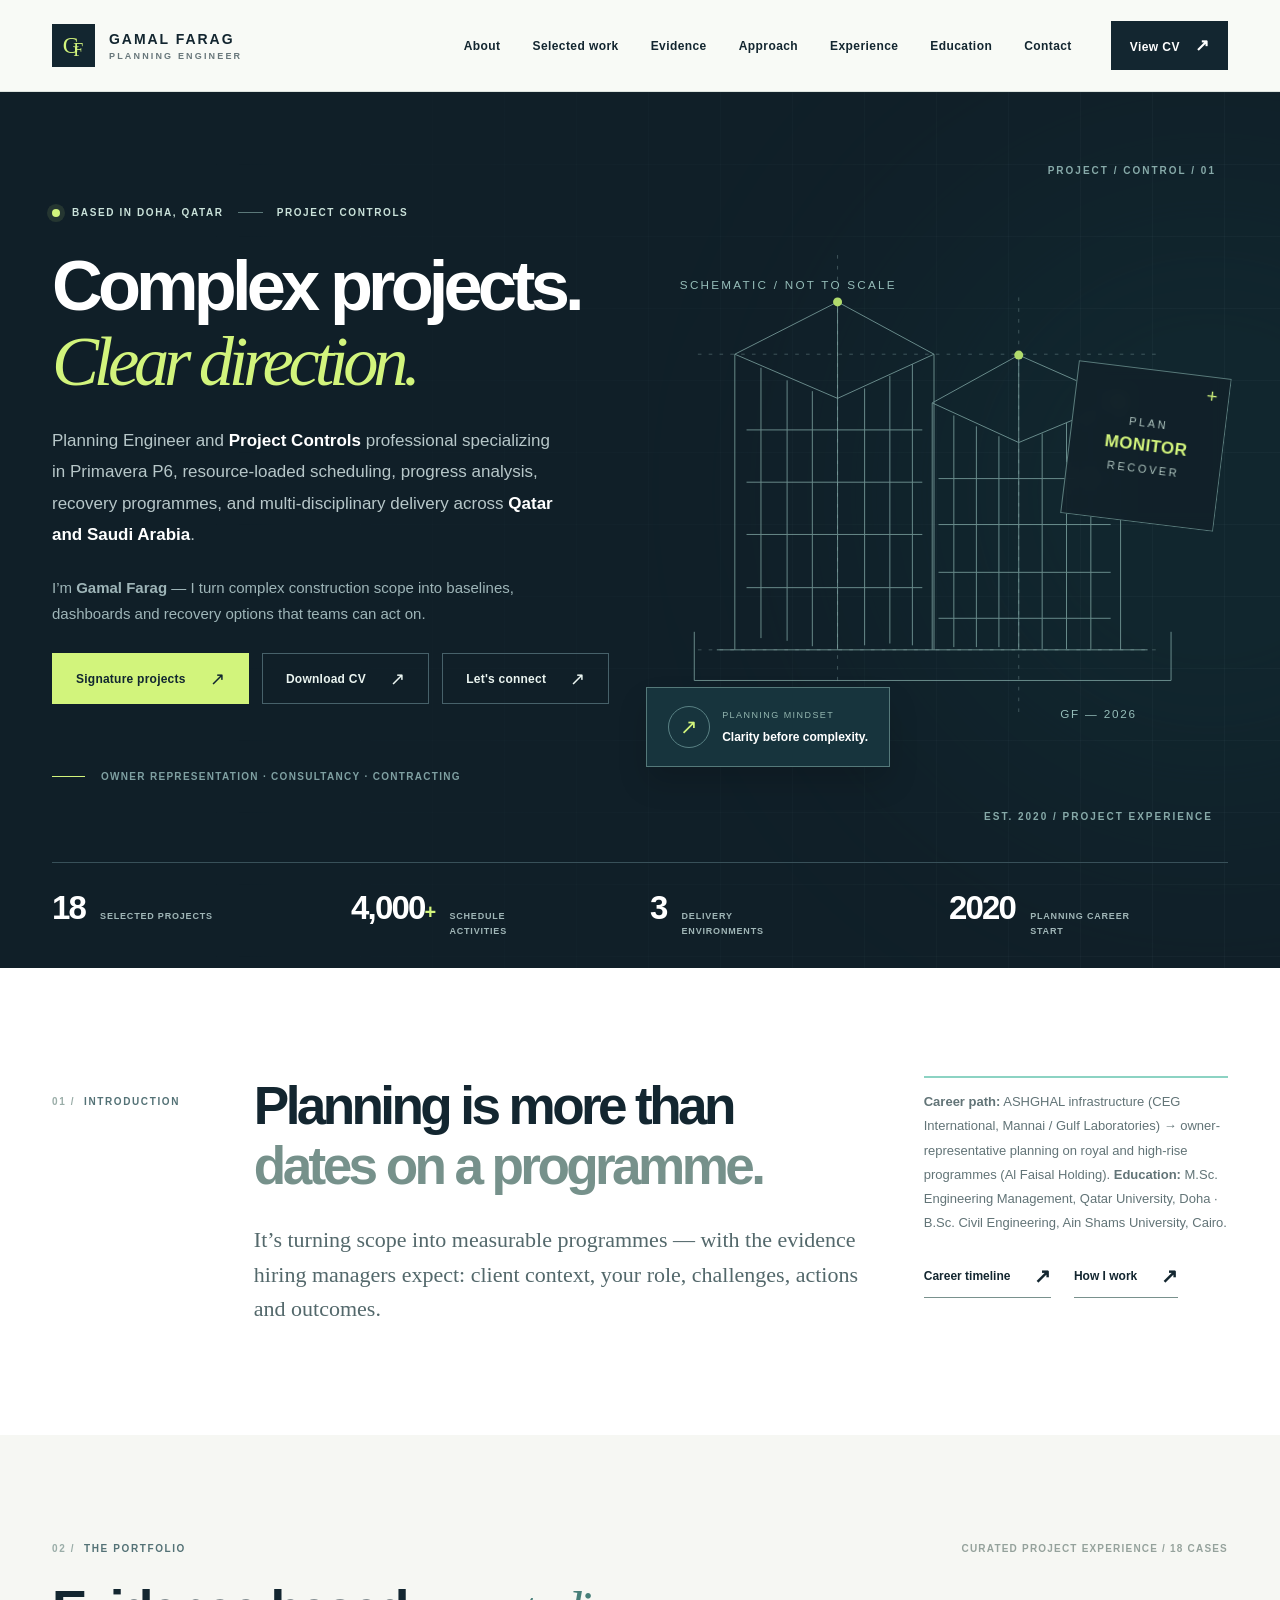
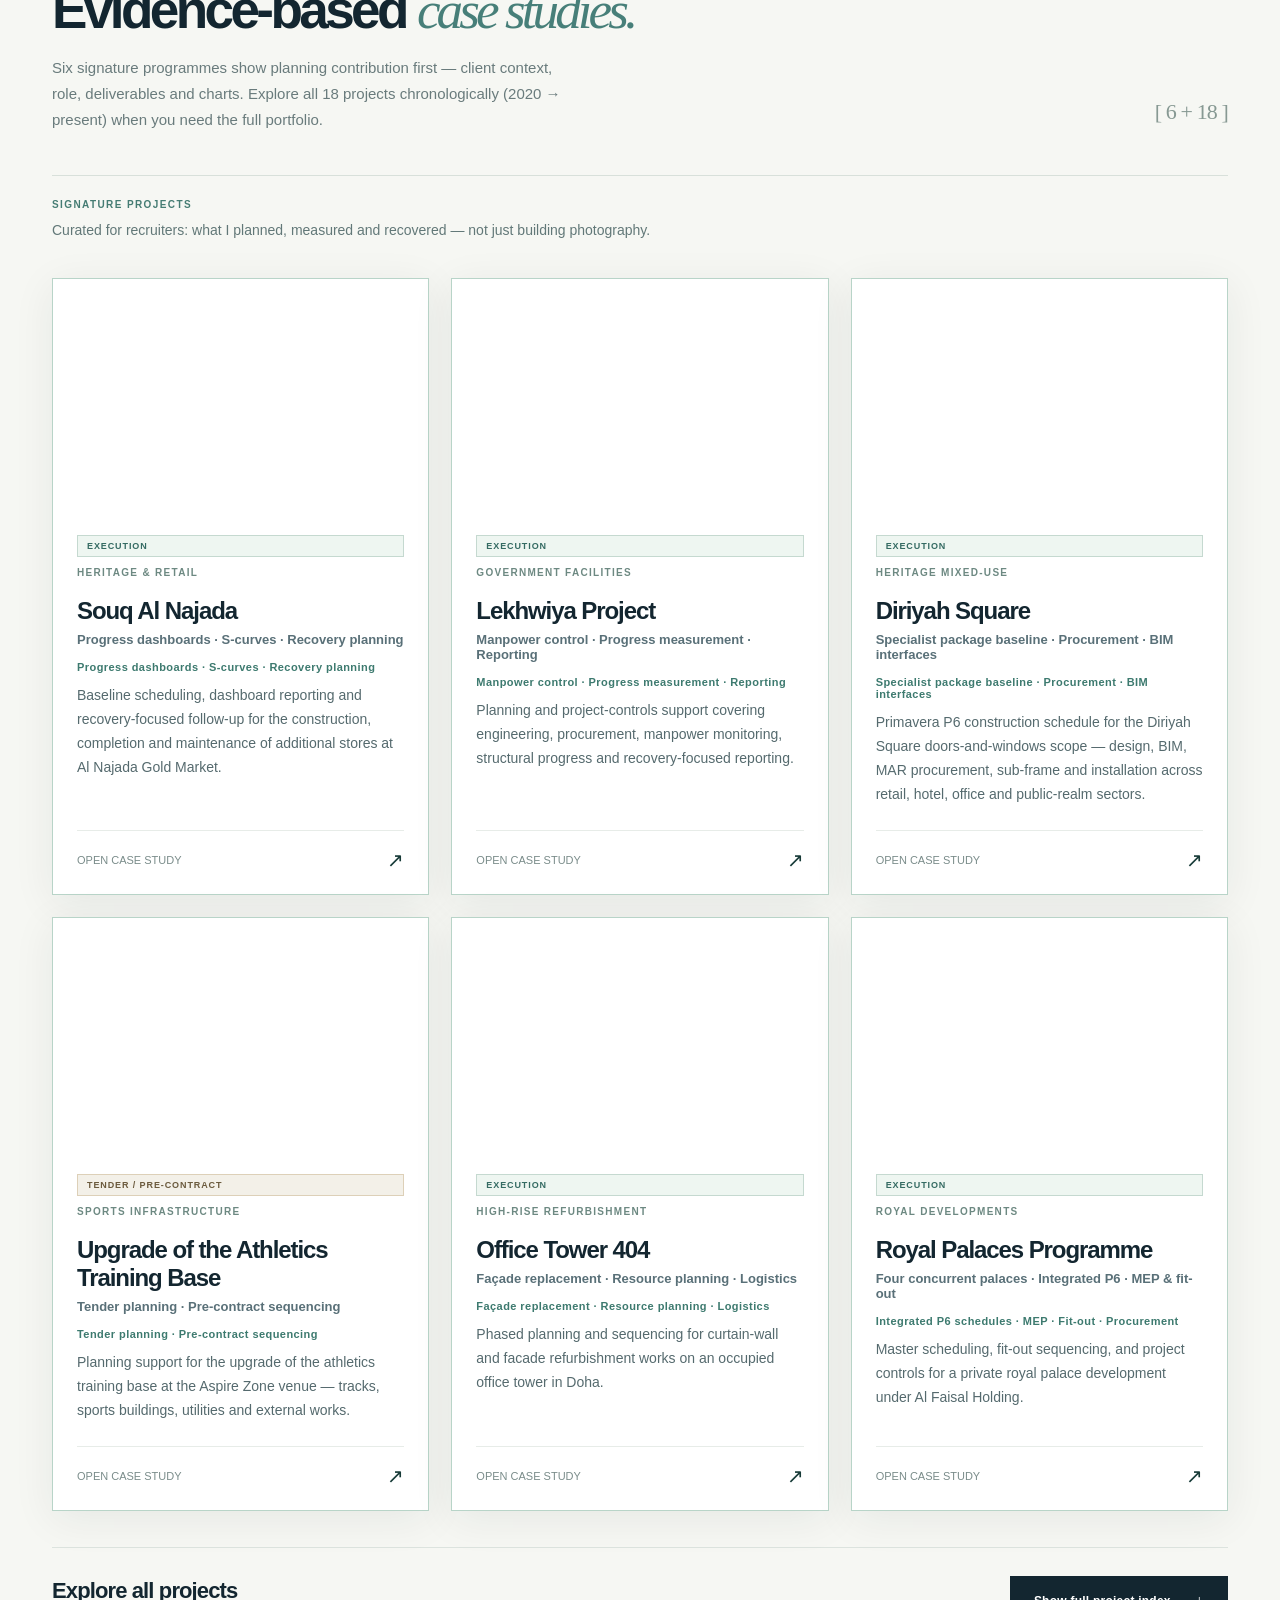
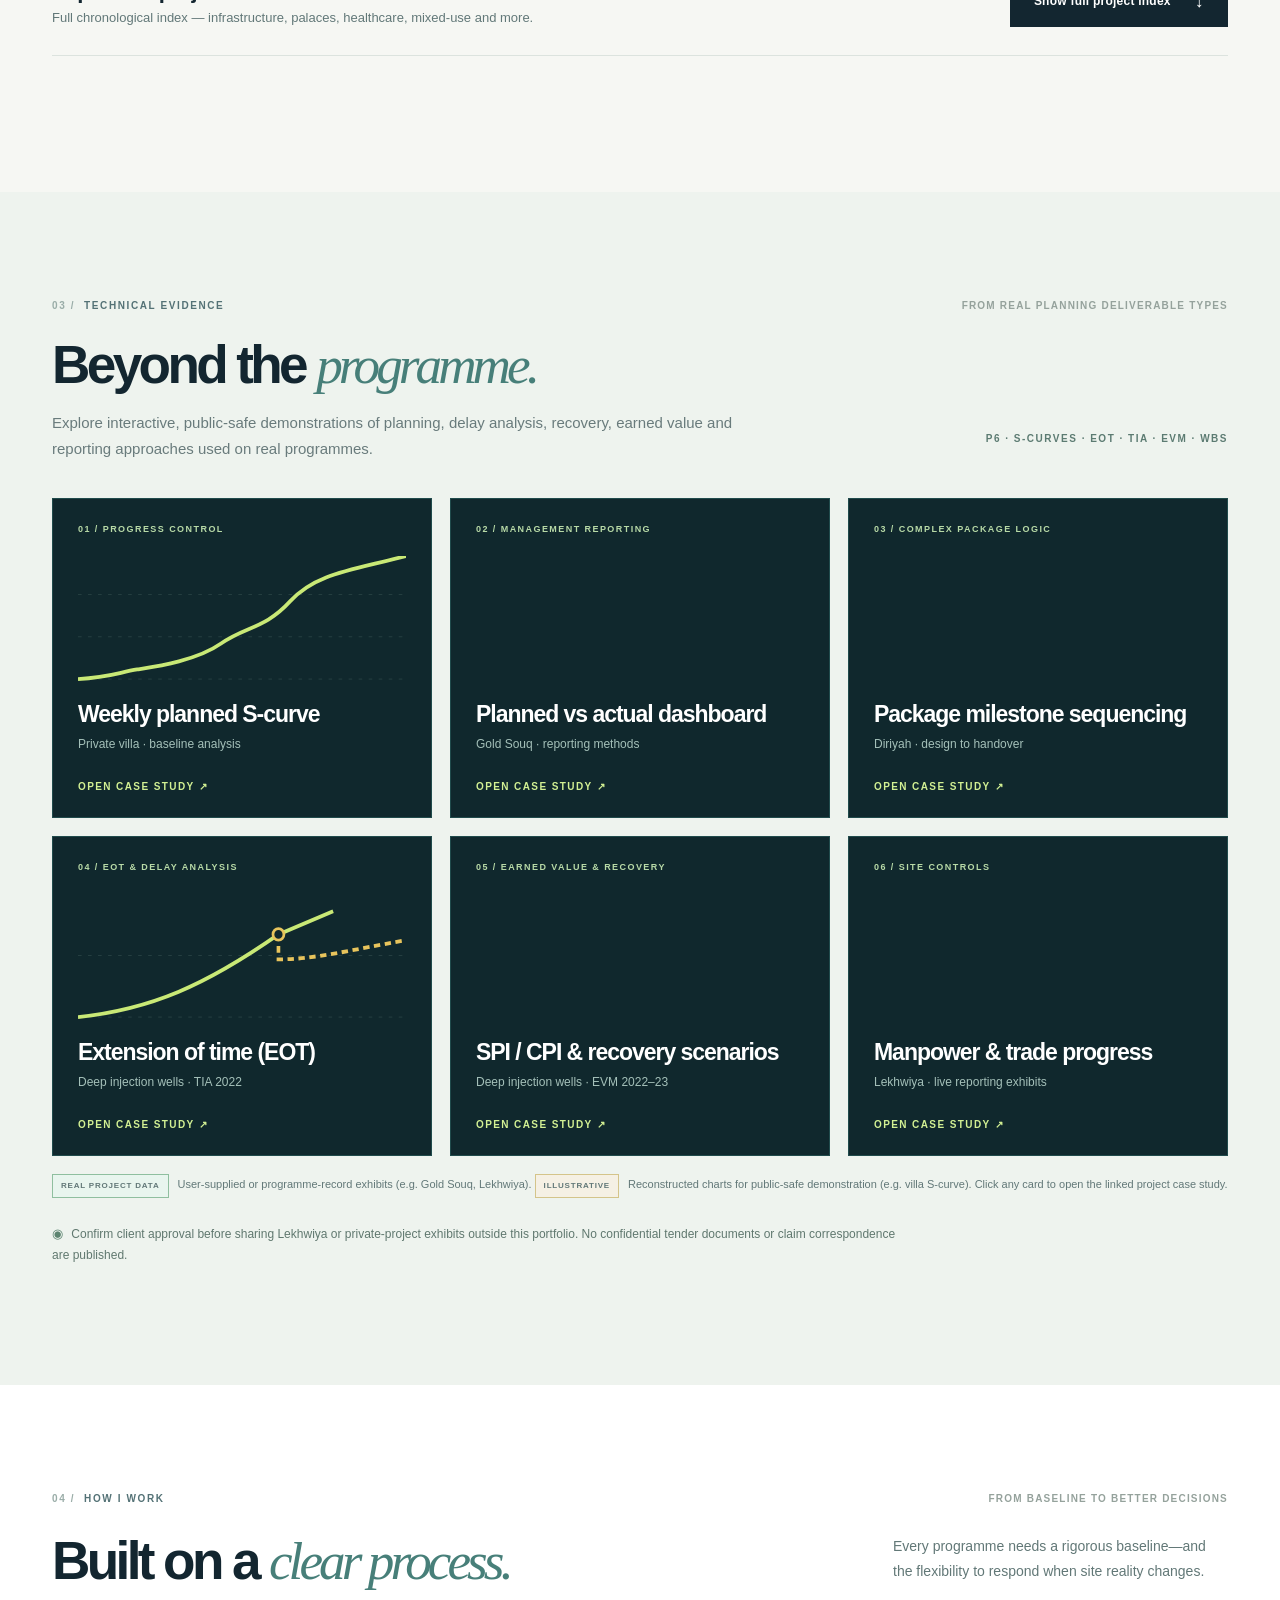
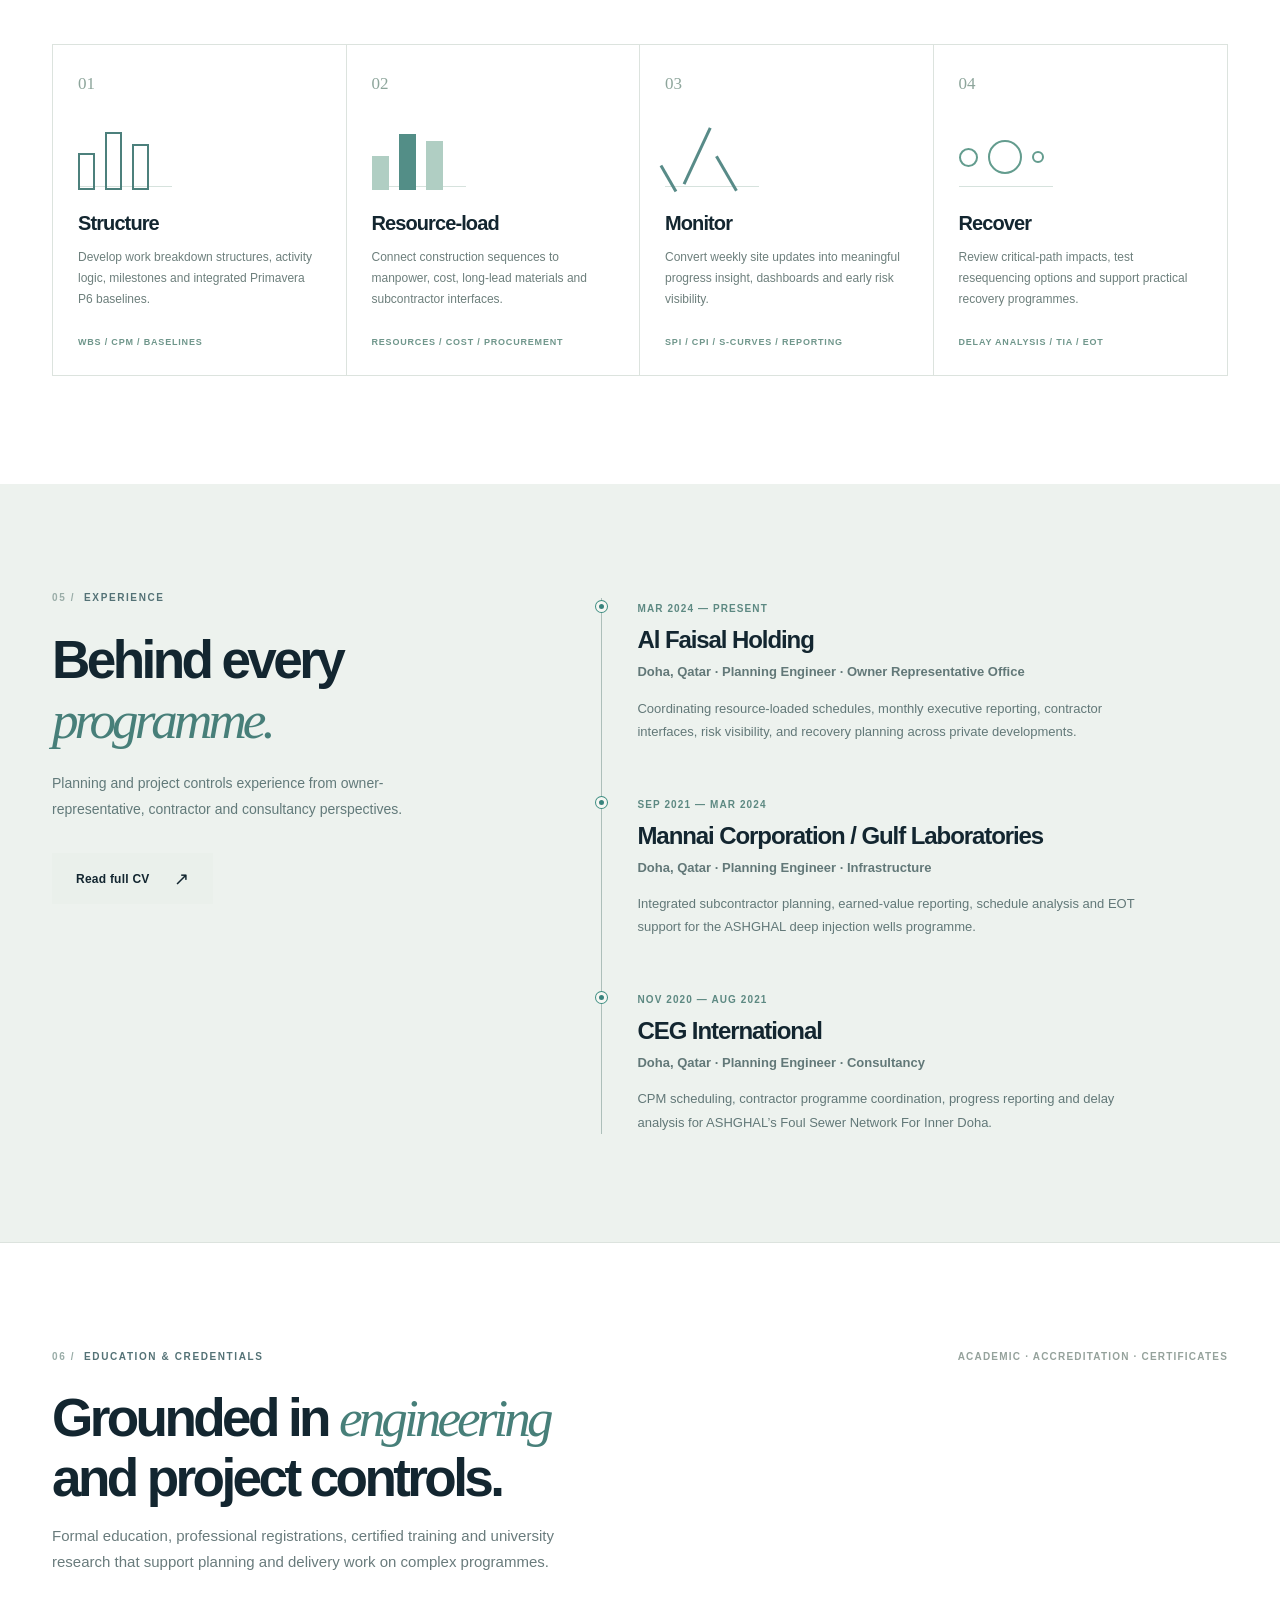
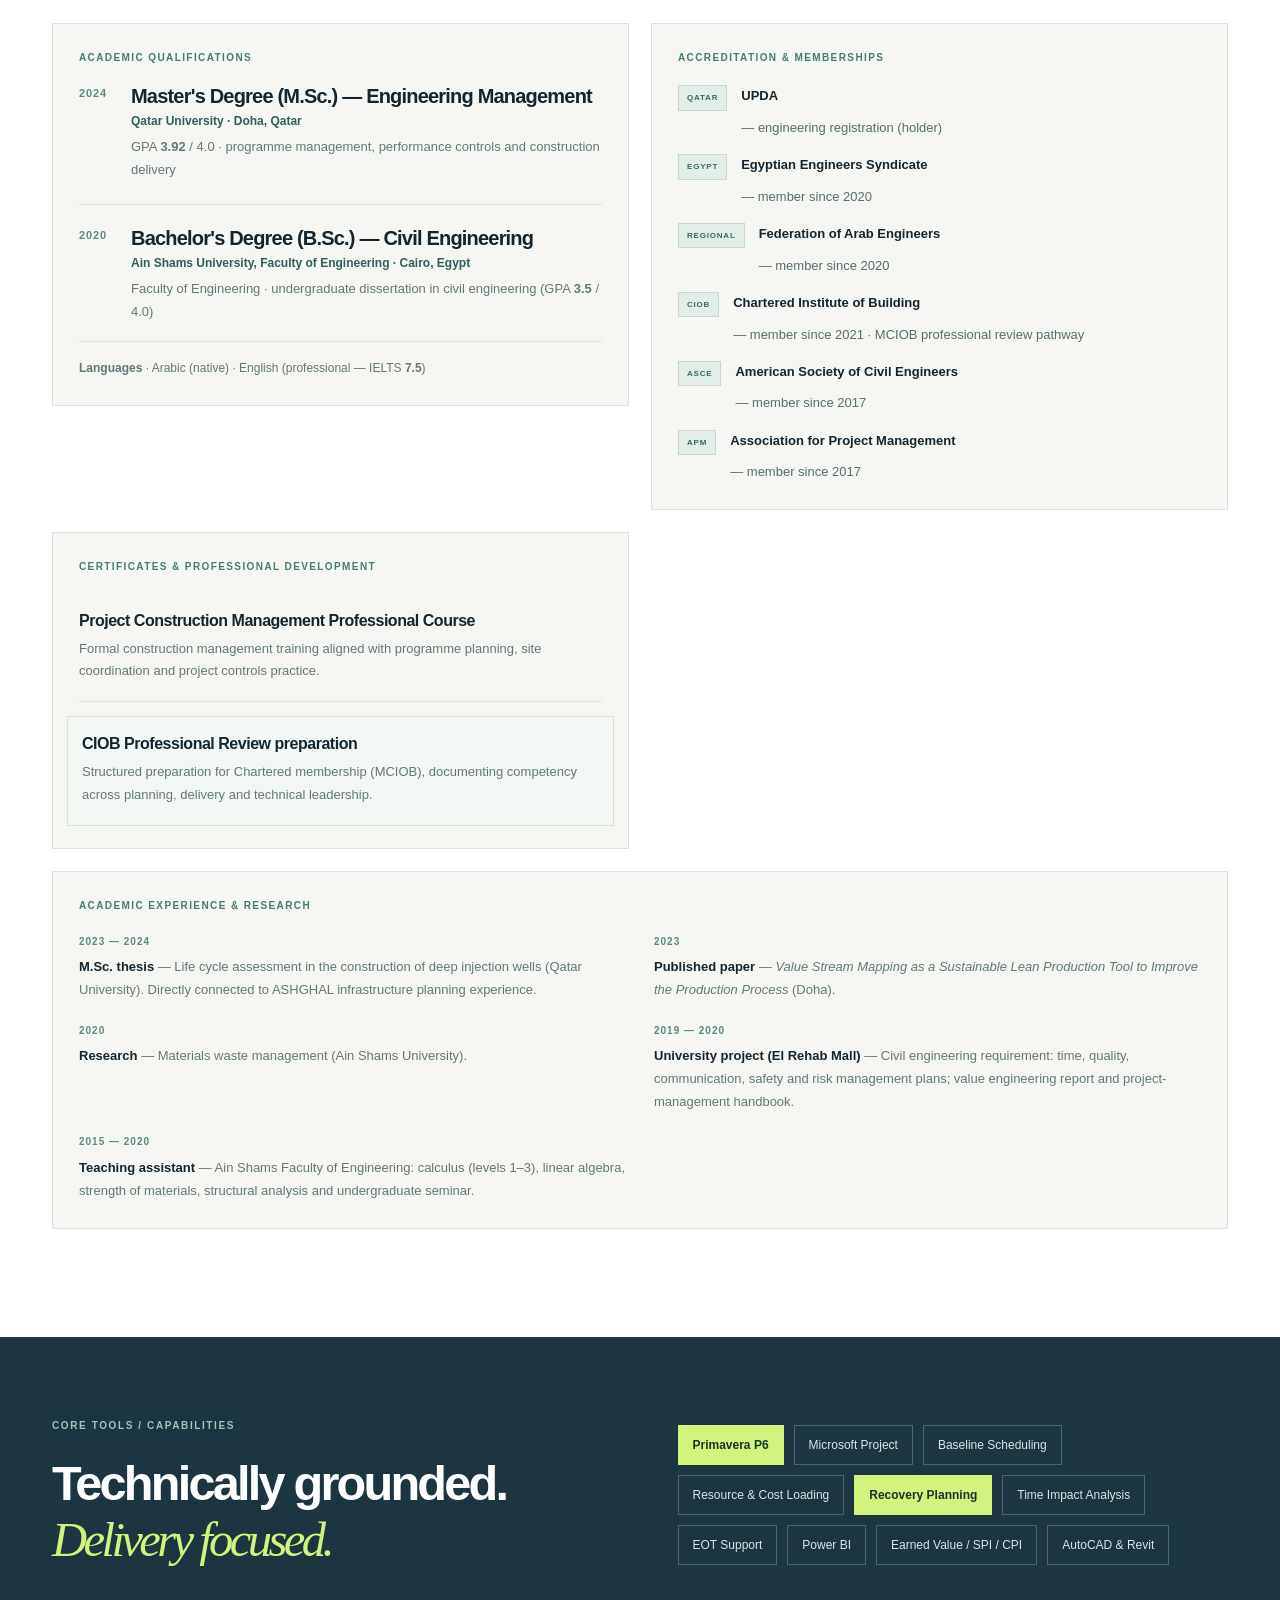
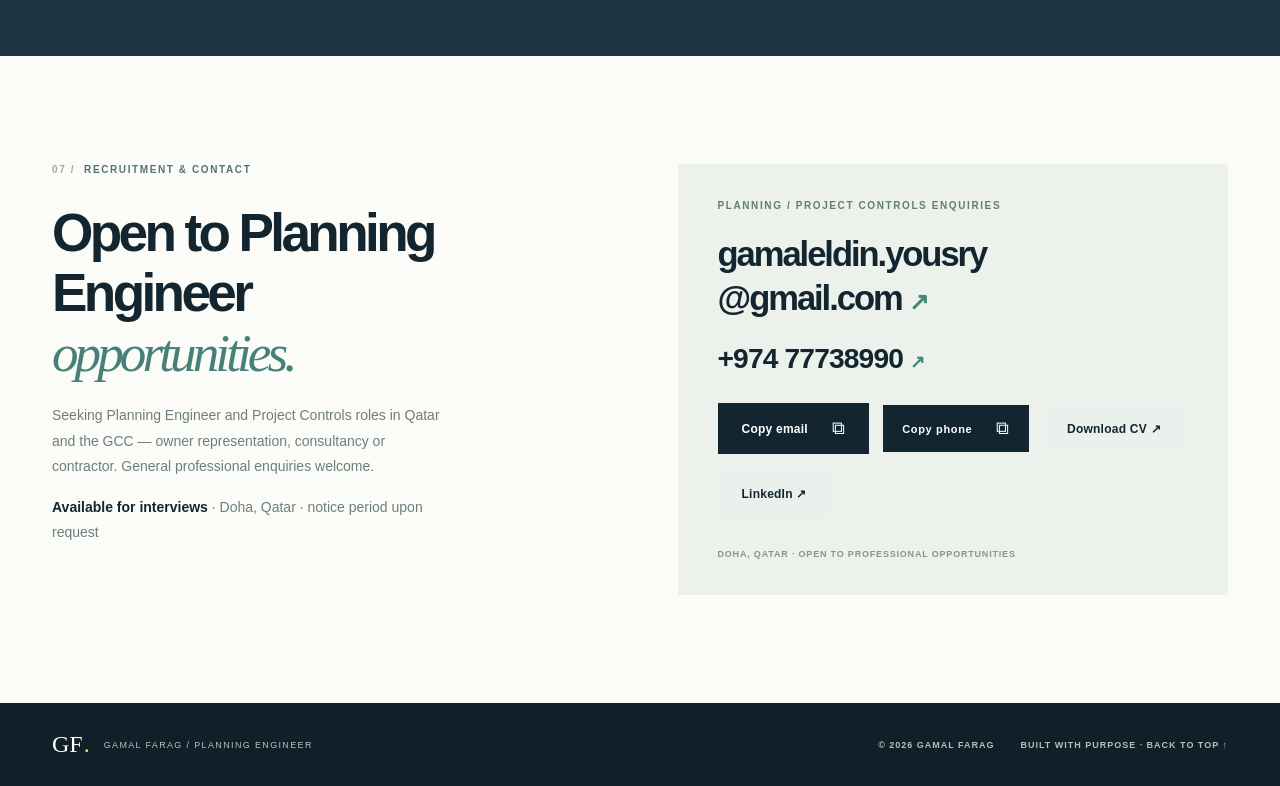
==== commit c0719387: "Final polish for recruitment: experience order, case study structure, and parties. Reverse chronolog" ====
--- a/index.html
+++ b/index.html
@@ -12,11 +12,11 @@
   <title>Gamal Farag — Planning Engineer & Project Portfolio</title>
   <link rel="icon" type="image/svg+xml" href="assets/favicon.svg" />
   <link rel="canonical" href="https://gamaleldinyousryibrahimfarag.github.io/gamal-portfolio/"/>
-  <link rel="stylesheet" href="styles.css?v=20261104"/>
-  <script defer src="projects.js?v=20261104"></script>
-  <script defer src="project-enrichment.js?v=20261104"></script>
-  <script defer src="case-studies.js?v=20261104"></script>
-  <script defer src="app.js?v=20261104"></script>
+  <link rel="stylesheet" href="styles.css?v=20261107"/>
+  <script defer src="projects.js?v=20261107"></script>
+  <script defer src="project-enrichment.js?v=20261107"></script>
+  <script defer src="case-studies.js?v=20261107"></script>
+  <script defer src="app.js?v=20261107"></script>
 </head>
 <body>
   <a class="skip-link" href="#main">Skip to content</a>
@@ -73,7 +73,7 @@
         </div>
       </div>
       <div class="shell hero-stats" aria-label="Experience highlights">
-        <div><strong>18</strong><span>SELECTED PROJECTS</span></div>
+        <div><strong id="hero-project-count">18</strong><span>SELECTED PROJECTS</span></div>
         <div><strong>4,000<span class="stat-plus">+</span></strong><span>SCHEDULE ACTIVITIES</span></div>
         <div><strong>3</strong><span>DELIVERY ENVIRONMENTS</span></div>
         <div><strong>2020</strong><span>PLANNING CAREER START</span></div>
@@ -94,11 +94,11 @@
         <div class="work-header"><div><h2 class="section-heading" id="work-title">Evidence-based <em>case studies.</em></h2><p class="section-subtitle">Six signature programmes show planning contribution first — client context, role, deliverables and charts. Explore all 18 projects chronologically (2020 → present) when you need the full portfolio.</p></div><div class="work-number" aria-hidden="true">[ 6 + 18 ]</div></div>
         <div class="signature-intro"><span class="signature-label">SIGNATURE PROJECTS</span><p>Curated for recruiters: what I planned, measured and recovered — not just building photography.</p></div>
         <div class="project-grid signature-grid" id="signature-grid" aria-label="Signature planning case studies"></div>
-        <div class="explore-all-bar"><div><h3 class="explore-all-title">Explore all projects</h3><p class="explore-all-note">Full chronological index — infrastructure, palaces, healthcare, mixed-use and more.</p></div><button type="button" class="btn btn-dark" id="toggle-all-projects" aria-expanded="false" aria-controls="all-projects-panel">Show all 18 projects <span aria-hidden="true">↓</span></button></div>
+        <div class="explore-all-bar"><div><h3 class="explore-all-title">Explore all projects</h3><p class="explore-all-note">Full chronological index — infrastructure, palaces, healthcare, mixed-use and more.</p></div><button type="button" class="btn btn-dark" id="toggle-all-projects" aria-expanded="false" aria-controls="all-projects-panel">Show full project index <span aria-hidden="true">↓</span></button></div>
         <div id="all-projects-panel" class="all-projects-panel" hidden>
         <div class="filter-toolbar">
           <div class="filter-list" id="filter-list" role="group" aria-label="Filter projects by sector">
-            <button class="filter-btn active" type="button" data-filter="All" aria-pressed="true">All projects <span>18</span></button>
+            <button class="filter-btn active" type="button" data-filter="All" aria-pressed="true">All projects <span id="filter-all-count">18</span></button>
             <button class="filter-btn" type="button" data-filter="Buildings" aria-pressed="false">Buildings</button>
             <button class="filter-btn" type="button" data-filter="Infrastructure" aria-pressed="false">Infrastructure</button>
             <button class="filter-btn" type="button" data-filter="Heritage" aria-pressed="false">Heritage</button>
@@ -149,9 +149,9 @@
       <div class="shell experience-layout">
         <div class="experience-left"><div class="section-tag"><span class="tag-num">05 /</span> EXPERIENCE</div><h2 class="section-heading" id="experience-title">Behind every<br/><em>programme.</em></h2><p>Planning and project controls experience from owner-representative, contractor and consultancy perspectives.</p><a href="assets/Gamal_Farag_CV.pdf" class="btn btn-quiet" target="_blank" rel="noopener">Read full CV <span aria-hidden="true">↗</span></a></div>
         <div class="experience-timeline">
-          <article class="timeline-item"><div class="timeline-dot"></div><span class="timeline-date">NOV 2020 — AUG 2021</span><h3>CEG International</h3><p class="timeline-role">Doha, Qatar · Planning Engineer · Infrastructure Consultancy</p><p>CPM scheduling, contractor programme coordination, progress reporting and delay analysis for ASHGHAL’s Foul Sewer Network For Inner Doha.</p></article>
+          <article class="timeline-item"><div class="timeline-dot"></div><span class="timeline-date">MAR 2024 — PRESENT</span><h3>Al Faisal Holding</h3><p class="timeline-role">Doha, Qatar · Planning Engineer · Owner Representative Office</p><p>Coordinating resource-loaded schedules, monthly executive reporting, contractor interfaces, risk visibility, and recovery planning across private developments.</p></article>
           <article class="timeline-item"><div class="timeline-dot"></div><span class="timeline-date">SEP 2021 — MAR 2024</span><h3>Mannai Corporation / Gulf Laboratories</h3><p class="timeline-role">Doha, Qatar · Planning Engineer · Infrastructure</p><p>Integrated subcontractor planning, earned-value reporting, schedule analysis and EOT support for the ASHGHAL deep injection wells programme.</p></article>
-          <article class="timeline-item"><div class="timeline-dot"></div><span class="timeline-date">MAR 2024 — PRESENT</span><h3>Al Faisal Holding</h3><p class="timeline-role">Doha, Qatar · Planning Engineer · Owner Representative Office</p><p>Coordinating resource-loaded schedules, monthly executive reporting, contractor interfaces, risk visibility, and recovery planning across private developments.</p></article>
+          <article class="timeline-item"><div class="timeline-dot"></div><span class="timeline-date">NOV 2020 — AUG 2021</span><h3>CEG International</h3><p class="timeline-role">Doha, Qatar · Planning Engineer · Consultancy</p><p>CPM scheduling, contractor programme coordination, progress reporting and delay analysis for ASHGHAL’s Foul Sewer Network For Inner Doha.</p></article>
         </div>
       </div>
     </section>
@@ -170,7 +170,7 @@
           <div class="credentials-block credentials-accred">
             <h3 class="credentials-label">Accreditation &amp; memberships</h3>
             <ul class="accred-list">
-              <li><span class="accred-badge">Qatar</span><strong>UPDA</strong> — holder (engineering registration, Qatar)</li>
+              <li><span class="accred-badge">Qatar</span><strong>UPDA</strong> — engineering registration (holder)</li>
               <li><span class="accred-badge">Egypt</span><strong>Egyptian Engineers Syndicate</strong> — member since 2020</li>
               <li><span class="accred-badge">Regional</span><strong>Federation of Arab Engineers</strong> — member since 2020</li>
               <li><span class="accred-badge">CIOB</span><strong>Chartered Institute of Building</strong> — member since 2021 · MCIOB professional review pathway</li>
@@ -199,18 +199,19 @@
 
     <section class="capabilities-section" aria-labelledby="capabilities-title"><div class="shell capabilities-inner"><div><div class="section-tag light-tag">CORE TOOLS / CAPABILITIES</div><h2 id="capabilities-title">Technically grounded.<br/><em>Delivery focused.</em></h2></div><div class="skills-cloud"><span>Primavera P6</span><span>Microsoft Project</span><span>Baseline Scheduling</span><span>Resource & Cost Loading</span><span>Recovery Planning</span><span>Time Impact Analysis</span><span>EOT Support</span><span>Power BI</span><span>Earned Value / SPI / CPI</span><span>AutoCAD & Revit</span></div></div></section>
 
-    <section class="section contact-section" id="contact" aria-labelledby="contact-title"><div class="shell contact-layout"><div><div class="section-tag"><span class="tag-num">07 /</span> CONNECT</div><h2 class="section-heading" id="contact-title">Have a project<br/><em>in mind?</em></h2><p>Open to conversations about planning, project controls and construction programme delivery.</p></div><div class="contact-panel"><span>LET'S START A CONVERSATION</span><a href="mailto:gamaleldin.yousry@gmail.com?subject=Project%20Planning%20Enquiry" class="email-link">gamaleldin.yousry<br/>@gmail.com <span aria-hidden="true">↗</span></a><a href="tel:+97477738990" class="phone-link">+974 77738990 <span aria-hidden="true">↗</span></a><div class="contact-actions"><button type="button" id="copy-email" class="btn btn-dark">Copy email <span aria-hidden="true">⧉</span></button><button type="button" id="copy-phone" class="btn btn-contact">Copy phone <span aria-hidden="true">⧉</span></button><a class="btn btn-quiet" href="assets/Gamal_Farag_CV.pdf" target="_blank" rel="noopener">Download CV ↗</a><a class="btn btn-quiet" href="https://www.linkedin.com/in/gamaleldinyousryibrahimfarag" target="_blank" rel="noopener noreferrer">LinkedIn ↗</a></div><small>DOHA, QATAR · OPEN TO PROFESSIONAL OPPORTUNITIES</small></div></div></section>
+    <section class="section contact-section" id="contact" aria-labelledby="contact-title"><div class="shell contact-layout"><div><div class="section-tag"><span class="tag-num">07 /</span> RECRUITMENT &amp; CONTACT</div><h2 class="section-heading" id="contact-title">Open to Planning Engineer<br/><em>opportunities.</em></h2><p>Seeking Planning Engineer and Project Controls roles in Qatar and the GCC — owner representation, consultancy or contractor. General professional enquiries welcome.</p><p class="contact-availability"><strong>Available for interviews</strong> · Doha, Qatar · notice period upon request</p></div><div class="contact-panel"><span>PLANNING / PROJECT CONTROLS ENQUIRIES</span><a href="mailto:gamaleldin.yousry@gmail.com?subject=Planning%20Engineer%20%2F%20Project%20Controls%20Opportunity" class="email-link">gamaleldin.yousry<br/>@gmail.com <span aria-hidden="true">↗</span></a><a href="tel:+97477738990" class="phone-link">+974 77738990 <span aria-hidden="true">↗</span></a><div class="contact-actions"><button type="button" id="copy-email" class="btn btn-dark">Copy email <span aria-hidden="true">⧉</span></button><button type="button" id="copy-phone" class="btn btn-contact">Copy phone <span aria-hidden="true">⧉</span></button><a class="btn btn-quiet" href="assets/Gamal_Farag_CV.pdf" target="_blank" rel="noopener">Download CV ↗</a><a class="btn btn-quiet" href="https://www.linkedin.com/in/gamaleldinyousryibrahimfarag" target="_blank" rel="noopener noreferrer">LinkedIn ↗</a></div><small>DOHA, QATAR · OPEN TO PROFESSIONAL OPPORTUNITIES</small></div></div></section>
   </main>
   <footer class="footer"><div class="shell footer-layout"><div class="footer-brand">GF<span>.</span> <small>GAMAL FARAG / PLANNING ENGINEER</small></div><div><span>© <span id="current-year">2026</span> GAMAL FARAG</span><span>BUILT WITH PURPOSE · <a href="#top">BACK TO TOP ↑</a></span></div></div></footer>
 
   <dialog class="project-dialog" id="project-dialog" aria-labelledby="dialog-title">
     <div class="dialog-scroll"><div class="dialog-top"><span id="dialog-counter">SELECTED PROJECT / 01</span><button type="button" class="dialog-close" id="dialog-close" aria-label="Close project details">×</button></div><div class="dialog-visual" id="dialog-visual"><span class="dialog-visual-label" id="dialog-visual-label"></span><span class="dialog-visual-index" id="dialog-visual-index"></span></div><div class="dialog-body"><span class="dialog-kicker" id="dialog-kicker"></span><h2 id="dialog-title"></h2><p class="dialog-subtitle" id="dialog-subtitle"></p><p class="dialog-summary" id="dialog-summary"></p>
           <div class="dialog-badges" id="dialog-badges"></div>
-          <section class="dialog-stakeholders" id="dialog-stakeholders" hidden aria-label="Project parties"><h3>Project parties &amp; role</h3><dl class="stakeholder-grid" id="stakeholder-grid"></dl><p class="dialog-scope" id="dialog-actual-scope"></p></section>
+          <div class="dialog-columns dialog-columns--lead"><div><h3>Project overview</h3><p id="dialog-overview"></p></div><div><h3>My role &amp; scope</h3><p id="dialog-role-scope" class="dialog-role-scope"></p></div></div>
+          <section class="dialog-stakeholders" id="dialog-stakeholders" hidden aria-label="Project parties"><h3>Client · consultant · contractor</h3><dl class="stakeholder-grid" id="stakeholder-grid"></dl></section>
           <section class="dialog-contribution" id="dialog-contribution" hidden><h3>My planning contribution</h3><p id="dialog-planning-contribution"></p></section>
-          <div class="progress-snapshot" id="dialog-progress-snapshot" hidden><h3>Progress reporting snapshot</h3><div class="snapshot-metrics"><div><small>Planned</small><strong id="snapshot-planned"></strong></div><div><small>Actual</small><strong id="snapshot-actual"></strong></div></div><p class="snapshot-note" id="snapshot-note"></p></div>
-          <section class="dialog-caso" id="dialog-caso" hidden aria-label="Challenges actions outcomes"><div class="caso-col"><h3>Challenges</h3><ul id="dialog-challenges"></ul></div><div class="caso-col"><h3>Actions</h3><ul id="dialog-actions"></ul></div><div class="caso-col"><h3>Outcomes</h3><ul id="dialog-outcomes"></ul></div></section>
-          <div class="dialog-columns"><div><h3>Project overview</h3><p id="dialog-overview"></p></div><div><h3>Planning deliverables</h3><ul id="dialog-deliverables"></ul></div></div><section class="case-evidence" id="case-evidence" hidden aria-label="Technical evidence"><div class="case-head"><div><div class="case-eyebrow" id="case-eyebrow"></div><h3 id="case-title"></h3><p id="case-description"></p></div><div class="case-label">VISUAL PROJECT CONTROLS</div></div><div class="case-tabs" id="case-tabs" role="group" aria-label="Choose a project evidence chart"></div><div class="case-plot-wrap"><div class="case-plot" id="case-plot"></div><button type="button" class="chart-expand-btn" id="chart-expand-btn" hidden>Enlarge chart ↗</button></div>
+          <section class="dialog-caso" id="dialog-caso" hidden aria-label="Challenges actions outcomes"><div class="caso-col"><h3>Planning challenges</h3><ul id="dialog-challenges"></ul></div><div class="caso-col"><h3>Actions taken</h3><ul id="dialog-actions"></ul></div><div class="caso-col"><h3>Verified outcomes</h3><ul id="dialog-outcomes"></ul></div></section>
+          <div class="dialog-columns"><div><h3>Planning deliverables</h3><ul id="dialog-deliverables"></ul></div><div class="dialog-deliverables-aside"><p class="dialog-scope" id="dialog-actual-scope"></p></div></div>
+          <div class="progress-snapshot" id="dialog-progress-snapshot" hidden><h3>Verified progress snapshot</h3><div class="snapshot-metrics"><div><small>Planned</small><strong id="snapshot-planned"></strong></div><div><small>Actual</small><strong id="snapshot-actual"></strong></div></div><p class="snapshot-note" id="snapshot-note"></p></div><section class="case-evidence" id="case-evidence" hidden aria-label="Technical evidence"><div class="case-head"><div><div class="case-eyebrow" id="case-eyebrow"></div><h3 id="case-title"></h3><p id="case-description"></p></div><div class="case-label">VISUAL PROJECT CONTROLS</div></div><div class="case-tabs" id="case-tabs" role="group" aria-label="Choose a project evidence chart"></div><div class="case-plot-wrap"><div class="case-plot" id="case-plot"></div><button type="button" class="chart-expand-btn" id="chart-expand-btn" hidden>Enlarge chart ↗</button></div>
           <p class="case-data-tier" id="case-data-tier" hidden></p><div class="case-aside"><div><strong>Planning focus</strong><ul id="case-insights"></ul></div><div class="case-provenance"><strong>Source / evidence</strong><p id="case-source"></p><strong>Publication note</strong><p id="case-privacy"></p></div></div></section><section class="project-gallery" id="project-gallery" hidden aria-label="Project visuals"><div class="gallery-head"><h3>Project visuals</h3><p>Selected site photographs and portfolio-approved visual references.</p></div><div class="gallery-grid" id="gallery-grid"></div></section><div class="dialog-meta"><div><small>LOCATION</small><strong id="dialog-location"></strong></div><div><small>ROLE</small><strong id="dialog-role"></strong></div><div><small>PROJECT SCOPE</small><strong id="dialog-scale"></strong></div></div><div class="dialog-footer"><span>SELECTED EXPERIENCE / GAMAL FARAG</span><button class="next-project" id="next-project" type="button">Next project →</button></div></div></div>
   </dialog>
   <dialog class="chart-lightbox" id="chart-lightbox" aria-label="Enlarged chart view"><div class="chart-lightbox-inner"><button type="button" class="dialog-close chart-lightbox-close" id="chart-lightbox-close" aria-label="Close enlarged chart">×</button><div id="chart-lightbox-content"></div></div></dialog>
--- a/styles.css
+++ b/styles.css
@@ -10,12 +10,15 @@
 .site-header{position:relative;z-index:15;background:#f8faf6;border-bottom:1px solid var(--line)} .nav-shell{height:91px;display:flex;justify-content:space-between;align-items:center;gap:30px}.brand{display:flex;align-items:center;gap:14px;flex-shrink:0}.brand-mark{height:43px;width:43px;display:flex;align-items:center;justify-content:center;position:relative;background:var(--ink);color:var(--lime);letter-spacing:-6px;padding-right:7px;font-family:Georgia,serif;font-size:23px}.brand-mark span:last-child{transform:translate(0,5px);font-size:18px}.brand-type{display:flex;flex-direction:column;gap:4px}.brand-type strong{font-weight:800;font-size:14px;letter-spacing:.14em}.brand-type small{font-size:9px;letter-spacing:.24em;color:#68777b;font-weight:700}.nav-links{display:flex;align-items:center;gap:32px}.nav-links>a{font-size:12px;letter-spacing:.035em;font-weight:700;transition:color .2s}.nav-links>a:hover{color:var(--accent)}.nav-links .nav-resume{background:var(--ink);color:#fff;padding:14px 19px;margin-left:7px}.nav-resume span{padding-left:11px;font-size:17px}.nav-links .nav-resume:hover{background:#2c5660;color:#fff}.mobile-toggle{display:none;appearance:none;border:0;background:transparent;padding:12px}.mobile-toggle span{display:block;width:24px;height:2px;background:var(--ink);margin:5px}
 .hero{background:var(--navy);color:white;position:relative;overflow:hidden}.hero-grid{position:absolute;inset:0;pointer-events:none;background-image:linear-gradient(rgba(158,201,204,.04) 1px,transparent 1px),linear-gradient(90deg,rgba(158,201,204,.04) 1px,transparent 1px);background-size:72px 72px;mask-image:linear-gradient(90deg,transparent 15%,#000 90%)}.hero:before{content:"";position:absolute;width:680px;height:680px;border-radius:100%;background:#153f43;filter:blur(120px);opacity:.24;right:-270px;top:60px}.hero-main{position:relative;display:grid;grid-template-columns:1.07fr .93fr;min-height:627px}.hero-copy{padding:115px 0 80px;position:relative;z-index:2}.eyebrow{display:flex;align-items:center;gap:12px;font-size:10px;letter-spacing:.16em;font-weight:800}.hero-eyebrow{color:#cae2da}.pulse-dot{display:inline-block;width:8px;height:8px;background:var(--lime);border-radius:50%;box-shadow:0 0 0 5px rgba(208,244,124,.11)}.eyebrow-divider{width:25px;height:1px;background:#5b7879;margin:0 2px}.hero h1{font-size:clamp(55px,5.5vw,86px);line-height:1.065;letter-spacing:-.069em;font-weight:700;margin:31px 0 26px;white-space:nowrap}.hero h1 em,.section-heading em,.capabilities-inner h2 em{font-family:Georgia,'Times New Roman',serif;font-weight:400;color:var(--lime);letter-spacing:-.074em}.hero-intro{font-size:17px;line-height:1.85;color:#b7c7c9;max-width:510px;margin:0 0 32px}.hero-intro strong{color:#fff;font-weight:700}.hero-actions{display:flex;gap:13px;flex-wrap:wrap}.btn{display:inline-flex;align-items:center;justify-content:center;gap:24px;font-size:12px;letter-spacing:.02em;font-weight:800;min-height:51px;padding:0 23px;border:1px solid transparent;transition:background .22s,transform .22s,border-color .22s;white-space:nowrap}.btn:hover{transform:translateY(-3px)}.btn span{font-size:18px;font-weight:400}.btn-lime{background:var(--lime);color:#112630}.btn-lime:hover{background:#ecffac}.btn-outline{border-color:#47616a;color:#eaf4f0}.btn-outline:hover{border-color:#cde6d8;background:rgba(255,255,255,.08)}.btn-dark{background:var(--ink);color:#fff}.btn-quiet{background:#eaf0eb;color:var(--ink)}.hero-caption{margin:67px 0 0;color:#7fa0a2;font-size:10px;letter-spacing:.13em;font-weight:700;display:flex;align-items:center;gap:16px}.hero-caption-line{width:33px;background:var(--lime);height:1px}.hero-art{position:relative;min-width:0;display:flex;align-items:center;justify-content:center;overflow:visible}.architecture{width:111%;max-width:none;margin:20px 0 0 -30px;opacity:.87;filter:drop-shadow(0 10px 16px rgba(0,0,0,.06))}.art-top-label,.art-bottom-label{position:absolute;font-weight:700;color:#87aaa9;letter-spacing:.2em;font-size:10px}.art-top-label{top:73px;right:12px}.art-bottom-label{bottom:40px;right:15px}.art-stamp{position:absolute;top:36%;right:1%;border:1px solid #597b7b;background:rgba(16,31,40,.82);backdrop-filter:blur(8px);width:154px;height:154px;display:flex;flex-direction:column;justify-content:center;align-items:center;transform:rotate(7deg)}.art-stamp .stamp-plus{position:absolute;top:8px;right:11px;font-size:19px;color:var(--lime)}.art-stamp small{font-size:11px;letter-spacing:.24em;color:#afc5bf}.art-stamp strong{font-size:17px;letter-spacing:.025em;color:var(--lime);margin:7px 0}.floating-note{position:absolute;bottom:95px;left:-35px;border:1px solid #55797a;background:#17343d;padding:18px 21px;display:flex;align-items:center;gap:12px;box-shadow:0 16px 30px rgba(0,0,0,.14)}.note-icon{width:42px;height:42px;display:grid;place-items:center;border:1px solid #598184;border-radius:50%;font-size:21px;color:var(--lime)}.floating-note small{display:block;color:#93b6b0;letter-spacing:.16em;font-size:9px;margin-bottom:7px}.floating-note strong{font-size:12px;color:#fff}.hero-stats{border-top:1px solid #385059;position:relative;display:grid;grid-template-columns:repeat(4,1fr);padding:26px 0 30px;gap:20px}.hero-stats>div{display:flex;align-items:baseline;gap:15px}.hero-stats strong{font-size:33px;line-height:1.15;letter-spacing:-.055em;font-weight:600}.hero-stats .stat-plus{font-size:20px;color:var(--lime)}.hero-stats>div>span{font-size:9px;color:#a0b6b7;letter-spacing:.09em;font-weight:700;line-height:1.6;max-width:115px}
 .section{padding:108px 0}.section-tag{display:flex;gap:9px;align-items:center;font-size:10px;color:#547276;font-weight:800;letter-spacing:.16em;white-space:nowrap}.tag-num{color:#9aada8}.section-heading{font-size:clamp(42px,4.15vw,67px);font-weight:650;letter-spacing:-.068em;line-height:1.13;margin:0}.section-heading span{color:#76918b}.section-heading em{color:var(--accent)}.intro-section{background:#fff}.intro-layout{display:grid;grid-template-columns:.35fr 1.35fr .65fr;gap:38px;align-items:start}.intro-layout>.section-tag{padding-top:20px}.intro-lead{font-family:Georgia,serif;font-size:22px;line-height:1.57;color:#53686b;margin:27px 0 0;max-width:665px}.intro-aside{padding-top:12px;border-top:2px solid var(--sea)}.intro-aside p{line-height:1.87;color:#627477;font-size:13px;margin:0 0 28px}.text-link{font-weight:800;font-size:12px;display:inline-flex;align-items:center;gap:24px;border-bottom:1px solid #79918d;padding:0 0 9px}.text-link span{font-size:20px}.text-link:hover{color:var(--accent)}
-.work-section{background:var(--paper)}.section-topline{display:flex;align-items:center;justify-content:space-between}.section-side-note{font-size:10px;color:#95a29c;letter-spacing:.12em;font-weight:700}.work-header{display:flex;justify-content:space-between;align-items:end;margin:26px 0 42px}.section-subtitle{max-width:520px;line-height:1.75;font-size:15px;color:#697b7c;margin:15px 0 0}.work-number{font-family:Georgia,serif;font-size:22px;color:#879993;letter-spacing:-.04em;padding-bottom:8px}.filter-toolbar{display:flex;justify-content:space-between;gap:20px;align-items:center;border-top:1px solid #d8e0da;padding:22px 0 20px}.filter-list{display:flex;gap:7px;align-items:center;flex-wrap:wrap}.filter-btn{color:#50676b;border:1px solid #dbe3df;background:transparent;padding:11px 16px;font-size:11px;font-weight:800;transition:background .2s,color .2s,border-color .2s}.filter-btn:hover{background:#e9efeb}.filter-btn.active{background:var(--ink);border-color:var(--ink);color:#fff}.filter-btn span{opacity:.65;margin-left:5px}.search-box{height:39px;min-width:205px;background:#fff;border:1px solid #dbe3df;display:flex;align-items:center;padding:0 11px}.search-box:focus-within{border-color:#59988e}.search-icon{font-size:25px;line-height:1;color:#7a8e8e;margin-right:8px;transform:translateY(-2px)}.search-box input{border:0;outline:none!important;width:170px;min-width:0;font-size:12px;background:transparent;color:var(--ink)}.search-box input::placeholder{color:#929f9e}.results-info{display:flex;align-items:center;justify-content:space-between;color:#869791;letter-spacing:.08em;font-size:10px;font-weight:800;margin:0 0 18px}.project-grid{display:grid;grid-template-columns:repeat(3,minmax(0,1fr));gap:22px}.project-card{position:relative;background:#fff;box-shadow:0 1px 2px rgba(0,0,0,.03);border:1px solid #e0e6e1;min-width:0;overflow:hidden;animation:rise-in .45s var(--ease) both}.project-card:hover{box-shadow:var(--shadow);transform:translateY(-5px);border-color:#c4d8ce;transition:box-shadow .27s,transform .27s,border-color .27s}.project-button{width:100%;height:100%;border:none;background:none;color:inherit;display:flex;flex-direction:column;padding:0;text-align:left}.project-cover{position:relative;height:216px;overflow:hidden;display:block;background:#263d42;isolation:isolate}.cover-grid{position:absolute;inset:0;background-size:38px 38px;background-image:linear-gradient(rgba(238,255,242,.075) 1px,transparent 1px),linear-gradient(90deg,rgba(238,255,242,.075) 1px,transparent 1px)}.cover-illustration{position:absolute;inset:0;display:block}.cover-illustration svg{width:100%;height:100%;opacity:.83}.cover-photo{position:absolute;inset:0;display:block}.cover-photo img{width:100%;height:100%;object-fit:cover;display:block;filter:saturate(.95) contrast(1.02)}.project-cover::after{content:"";position:absolute;inset:0;pointer-events:none;background:linear-gradient(0deg,rgba(0,0,0,.13),transparent 65%)}.cover-tag{position:absolute;z-index:2;top:18px;left:19px;border:1px solid rgba(255,255,255,.46);padding:8px 10px;color:#e9fff0;font-size:9px;letter-spacing:.09em;font-weight:800;background:rgba(10,35,35,.12)}.cover-number{position:absolute;z-index:2;bottom:10px;right:17px;color:rgba(255,255,255,.28);font-weight:700;font-size:65px;letter-spacing:-.07em}.project-card-body{padding:24px 24px 22px;flex:1;display:flex;flex-direction:column;width:100%;min-height:248px}.project-sector{color:#6d8982;letter-spacing:.13em;font-weight:800;font-size:10px;text-transform:uppercase}.project-card h3{font-size:24px;line-height:1.15;letter-spacing:-.045em;margin:11px 0 7px;font-weight:750}.project-subtitle{margin:0 0 14px;color:#597078;font-size:12px;font-weight:700}.project-description{margin:0 0 24px;color:#6a7c7e;line-height:1.66;font-size:13px;flex:1}.project-bottom{display:flex;justify-content:space-between;align-items:center;border-top:1px solid #e7ece8;padding-top:17px;color:#7a8c8a;font-size:11px}.project-bottom span:last-child{font-size:20px;color:#163a37;transition:transform .2s}.project-card:hover .project-bottom span:last-child{transform:translate(3px,-3px)}.project-cover[data-kind="heritage"]{background:linear-gradient(140deg,#54696c,#1d4246)}.project-cover[data-kind="government"]{background:linear-gradient(130deg,#3a565f,#162e3a)}.project-cover[data-kind="royal"]{background:linear-gradient(135deg,#50675e,#183c39)}.project-cover[data-kind="sports"]{background:linear-gradient(135deg,#567c73,#244f53)}.project-cover[data-kind="community"]{background:linear-gradient(135deg,#748477,#38565e)}.project-cover[data-kind="tower"]{background:linear-gradient(140deg,#556a79,#263a58)}.project-cover[data-kind="diriyah"]{background:linear-gradient(140deg,#76695d,#4b5b55)}.project-cover[data-kind="water"]{background:linear-gradient(140deg,#3b7780,#254657)}.project-cover[data-kind="tunnel"]{background:linear-gradient(140deg,#466571,#172c3a)}.project-cover[data-kind="health"]{background:linear-gradient(140deg,#618784,#2a5957)}.project-cover[data-kind="residential"]{background:linear-gradient(140deg,#6a746c,#364a48)}.empty-state{text-align:center;background:#fff;padding:70px 15px;border:1px dashed #b5c7bf}.empty-state h3{font-size:26px;letter-spacing:-.04em}.empty-state p{color:#62797a}.empty-state .btn{margin-top:10px}.portfolio-footnote{margin:28px 0 0;color:#7d8987;font-size:11px;line-height:1.7;max-width:950px}.portfolio-footnote>span{color:#659b7b;margin-right:10px}
+.work-section{background:var(--paper)}.section-topline{display:flex;align-items:center;justify-content:space-between}.section-side-note{font-size:10px;color:#95a29c;letter-spacing:.12em;font-weight:700}.work-header{display:flex;justify-content:space-between;align-items:end;margin:26px 0 42px}.section-subtitle{max-width:520px;line-height:1.75;font-size:15px;color:#697b7c;margin:15px 0 0}.work-number{font-family:Georgia,serif;font-size:22px;color:#879993;letter-spacing:-.04em;padding-bottom:8px}.filter-toolbar{display:flex;justify-content:space-between;gap:20px;align-items:center;border-top:1px solid #d8e0da;padding:22px 0 20px}.filter-list{display:flex;gap:7px;align-items:center;flex-wrap:wrap}.filter-btn{color:#50676b;border:1px solid #dbe3df;background:transparent;padding:11px 16px;font-size:11px;font-weight:800;transition:background .2s,color .2s,border-color .2s}.filter-btn:hover{background:#e9efeb}.filter-btn.active{background:var(--ink);border-color:var(--ink);color:#fff}.filter-btn span{opacity:.65;margin-left:5px}.search-box{height:39px;min-width:205px;background:#fff;border:1px solid #dbe3df;display:flex;align-items:center;padding:0 11px}.search-box:focus-within{border-color:#59988e}.search-icon{font-size:25px;line-height:1;color:#7a8e8e;margin-right:8px;transform:translateY(-2px)}.search-box input{border:0;outline:none!important;width:170px;min-width:0;font-size:12px;background:transparent;color:var(--ink)}.search-box input::placeholder{color:#929f9e}.results-info{display:flex;align-items:center;justify-content:space-between;color:#869791;letter-spacing:.08em;font-size:10px;font-weight:800;margin:0 0 18px}.project-grid{display:grid;grid-template-columns:repeat(3,minmax(0,1fr));gap:22px}.project-card{position:relative;background:#fff;box-shadow:0 1px 2px rgba(0,0,0,.03);border:1px solid #e0e6e1;min-width:0;overflow:hidden;animation:rise-in .45s var(--ease) both}.project-card:hover{box-shadow:var(--shadow);transform:translateY(-5px);border-color:#c4d8ce;transition:box-shadow .27s,transform .27s,border-color .27s}.project-button{width:100%;height:100%;border:none;background:none;color:inherit;display:flex;flex-direction:column;padding:0;text-align:left}.project-cover{position:relative;height:216px;overflow:hidden;display:block;background:#263d42;isolation:isolate}.cover-grid{position:absolute;inset:0;background-size:38px 38px;background-image:linear-gradient(rgba(238,255,242,.075) 1px,transparent 1px),linear-gradient(90deg,rgba(238,255,242,.075) 1px,transparent 1px)}.cover-illustration{position:absolute;inset:0;display:block}.cover-illustration svg{width:100%;height:100%;opacity:.83}.cover-photo{position:absolute;inset:0;display:block}.cover-photo img{width:100%;height:100%;object-fit:cover;display:block;filter:saturate(.95) contrast(1.02)}.project-cover::after{content:"";position:absolute;inset:0;pointer-events:none;background:linear-gradient(0deg,rgba(0,0,0,.13),transparent 65%)}.cover-tag{position:absolute;z-index:2;top:18px;left:19px;border:1px solid rgba(255,255,255,.46);padding:8px 10px;color:#e9fff0;font-size:9px;letter-spacing:.09em;font-weight:800;background:rgba(10,35,35,.12)}.cover-number{position:absolute;z-index:2;bottom:10px;right:17px;color:rgba(255,255,255,.28);font-weight:700;font-size:65px;letter-spacing:-.07em}.project-card-body{padding:24px 24px 22px;flex:1;display:flex;flex-direction:column;width:100%;min-height:248px}.project-sector{color:#6d8982;letter-spacing:.13em;font-weight:800;font-size:10px;text-transform:uppercase}.project-card h3{font-size:24px;line-height:1.15;letter-spacing:-.045em;margin:11px 0 7px;font-weight:750}.project-subtitle{margin:0 0 14px;color:#597078;font-size:12px;font-weight:700}.project-description{margin:0 0 24px;color:#556a6e;line-height:1.72;font-size:14px;flex:1}
+.project-subtitle{font-size:13px}
+.project-card-body .project-sector{margin-bottom:8px}.project-bottom{display:flex;justify-content:space-between;align-items:center;border-top:1px solid #e7ece8;padding-top:17px;color:#7a8c8a;font-size:11px}.project-bottom span:last-child{font-size:20px;color:#163a37;transition:transform .2s}.project-card:hover .project-bottom span:last-child{transform:translate(3px,-3px)}.project-cover[data-kind="heritage"]{background:linear-gradient(140deg,#54696c,#1d4246)}.project-cover[data-kind="government"]{background:linear-gradient(130deg,#3a565f,#162e3a)}.project-cover[data-kind="royal"]{background:linear-gradient(135deg,#50675e,#183c39)}.project-cover[data-kind="sports"]{background:linear-gradient(135deg,#567c73,#244f53)}.project-cover[data-kind="community"]{background:linear-gradient(135deg,#748477,#38565e)}.project-cover[data-kind="tower"]{background:linear-gradient(140deg,#556a79,#263a58)}.project-cover[data-kind="diriyah"]{background:linear-gradient(140deg,#76695d,#4b5b55)}.project-cover[data-kind="water"]{background:linear-gradient(140deg,#3b7780,#254657)}.project-cover[data-kind="tunnel"]{background:linear-gradient(140deg,#466571,#172c3a)}.project-cover[data-kind="health"]{background:linear-gradient(140deg,#618784,#2a5957)}.project-cover[data-kind="residential"]{background:linear-gradient(140deg,#6a746c,#364a48)}.empty-state{text-align:center;background:#fff;padding:70px 15px;border:1px dashed #b5c7bf}.empty-state h3{font-size:26px;letter-spacing:-.04em}.empty-state p{color:#62797a}.empty-state .btn{margin-top:10px}.portfolio-footnote{margin:28px 0 0;color:#7d8987;font-size:11px;line-height:1.7;max-width:950px}.portfolio-footnote>span{color:#659b7b;margin-right:10px}
 .approach-section{background:#fff}.approach-heading{display:flex;align-items:end;justify-content:space-between;gap:40px;margin:27px 0 53px}.approach-heading>p{width:335px;line-height:1.8;color:#627877;font-size:14px;margin:0 0 7px}.process-grid{display:grid;grid-template-columns:repeat(4,1fr);border:1px solid var(--line)}.process-card{padding:29px 25px 26px;border-right:1px solid var(--line);min-height:330px;display:flex;flex-direction:column;position:relative}.process-card:last-child{border-right:0}.process-num{font-family:Georgia,serif;color:#8da59b;font-size:17px}.process-glyph{height:80px;width:94px;display:flex;align-items:end;gap:10px;padding:12px 0 2px;margin:18px 0 3px;position:relative}.process-glyph:before{content:"";position:absolute;left:0;right:0;bottom:5px;height:1px;background:#d6e2dd}.process-glyph i{position:relative;display:block;width:17px;border:2px solid #4c807c}.glyph-plan i:nth-child(1){height:37px}.glyph-plan i:nth-child(2){height:58px}.glyph-plan i:nth-child(3){height:46px}.glyph-resource i{width:17px;background:#b0cec3;border:0}.glyph-resource i:nth-child(1){height:34px}.glyph-resource i:nth-child(2){height:56px;background:#538e87}.glyph-resource i:nth-child(3){height:49px}.glyph-monitor i{height:30px;border:0;border-left:3px solid #588b88;transform:rotate(-30deg);margin:0 1px}.glyph-monitor i:nth-child(2){height:62px;transform:rotate(25deg)}.glyph-monitor i:nth-child(3){height:40px;transform:rotate(-30deg)}.glyph-recover i{width:19px;height:19px;border:2px solid #639c8e;border-radius:50%;align-self:center}.glyph-recover i:nth-child(2){height:34px;width:34px}.glyph-recover i:nth-child(3){height:12px;width:12px}.process-card h3{font-size:20px;letter-spacing:-.045em;margin:17px 0 12px}.process-card p{font-size:12px;color:#6d7f7c;line-height:1.75;margin:0 0 25px;flex:1}.process-card small{font-size:9px;letter-spacing:.09em;color:#6f968b;font-weight:800;line-height:1.5}
 .experience-section{background:#edf2ee}.experience-layout{display:grid;grid-template-columns:.83fr 1.17fr;gap:105px}
 .credentials-section{background:#fff;border-top:1px solid var(--line)}.credentials-head{max-width:720px;margin:26px 0 48px}.credentials-grid{display:grid;grid-template-columns:1fr 1fr;gap:22px;align-items:start}.credentials-block{border:1px solid var(--line);background:var(--paper);padding:28px 26px 26px}.credentials-block.credentials-academic{grid-column:1/-1}.credentials-label{font-size:10px;letter-spacing:.14em;text-transform:uppercase;color:#457c73;font-weight:800;margin:0 0 22px}.edu-card{position:relative;padding:0 0 22px 52px;margin-bottom:22px;border-bottom:1px solid #dce5df}.edu-card:last-of-type{margin-bottom:18px;border-bottom:0;padding-bottom:0}.edu-year{position:absolute;left:0;top:2px;font-size:11px;font-weight:800;letter-spacing:.08em;color:#5d8982}.edu-card h4{font-size:20px;letter-spacing:-.04em;margin:0 0 6px}.edu-school{font-size:12px;font-weight:800;color:#315d5d;margin:0 0 8px}.edu-detail{font-size:13px;line-height:1.75;color:#627878;margin:0}.credentials-lang{font-size:12px;line-height:1.7;color:#627878;margin:8px 0 0;padding-top:16px;border-top:1px solid #dce5df}.accred-list{list-style:none;margin:0;padding:0;display:flex;flex-direction:column;gap:16px}.accred-list li{font-size:13px;line-height:1.65;color:#556e6e;display:grid;grid-template-columns:auto 1fr;gap:10px 14px;align-items:start}.accred-list strong{color:var(--ink);font-weight:800}.accred-badge{display:inline-block;font-size:8px;letter-spacing:.1em;font-weight:800;text-transform:uppercase;padding:5px 8px;background:#e3ede8;color:#356b63;border:1px solid #c5d9d0;grid-row:span 2;align-self:start}.cert-card{padding:18px 0;border-bottom:1px solid #dce5df}.cert-card:last-child{border-bottom:0;padding-bottom:0}.cert-card h4{font-size:16px;letter-spacing:-.03em;margin:0 0 8px}.cert-card p{font-size:13px;line-height:1.75;color:#627878;margin:0}.cert-card--pathway{background:#f3f8f4;margin:14px -12px -4px;padding:18px 14px!important;border:1px solid #d4e5da;border-bottom:1px solid #d4e5da!important}.academic-list{list-style:none;margin:0;padding:0;display:grid;grid-template-columns:repeat(2,minmax(0,1fr));gap:20px 28px}.academic-list li{font-size:13px;line-height:1.75;color:#627878;margin:0}.academic-list strong{color:var(--ink)}.academic-date{display:block;font-size:10px;font-weight:800;letter-spacing:.1em;color:#5d8982;margin-bottom:6px}.experience-left>h2{margin:27px 0 21px}.experience-left>p{color:#627a7a;font-size:14px;line-height:1.85;max-width:360px;margin-bottom:30px}.experience-timeline{border-left:1px solid #adbfba;margin-top:6px}.timeline-item{position:relative;padding:0 0 50px 35px}.timeline-item:last-child{padding-bottom:0}.timeline-dot{position:absolute;height:11px;width:11px;left:-6px;top:3px;border-radius:50%;border:3px solid var(--paper);background:#39837d;box-shadow:0 0 0 1px #3c8d81}.timeline-date{color:#5d8982;font-weight:800;font-size:10px;letter-spacing:.11em}.timeline-item h3{font-size:24px;letter-spacing:-.045em;margin:10px 0 6px}.timeline-role{color:#315d5d;font-size:12px;font-weight:800!important;margin:0 0 13px!important}.timeline-item>p{font-size:13px;line-height:1.8;color:#627878;max-width:515px;margin:0}
 .capabilities-section{padding:83px 0 87px;background:#1c3540;color:#fff}.capabilities-inner{display:grid;grid-template-columns:1fr 1fr;gap:75px;align-items:center}.light-tag{color:#a2c6b8}.capabilities-inner h2{font-size:clamp(36px,3.8vw,57px);line-height:1.15;letter-spacing:-.057em;margin:25px 0 0}.skills-cloud{display:flex;flex-wrap:wrap;gap:10px}.skills-cloud span{border:1px solid #4a656b;padding:12px 14px;color:#d8e7e3;font-size:12px}.skills-cloud span:first-child,.skills-cloud span:nth-child(5){background:#d2f47c;color:#19332f;border-color:#d2f47c;font-weight:700}
-.contact-section{background:#fbfcf8}.contact-layout{display:grid;grid-template-columns:1fr 1fr;gap:75px}.contact-layout h2{margin:28px 0 20px}.contact-layout>div>p{color:#6c7f7e;font-size:14px;line-height:1.8;max-width:390px}.contact-panel{background:#ecf1eb;padding:36px 40px;display:flex;flex-direction:column;justify-content:center}.contact-panel>span{font-size:10px;font-weight:800;color:#607e77;letter-spacing:.16em}.email-link{display:block;font-size:clamp(24px,2.7vw,42px);font-weight:700;letter-spacing:-.059em;line-height:1.25;margin:22px 0 29px;overflow-wrap:anywhere}.email-link span{font-size:24px;color:#438779}.email-link:hover{color:#488b7e}.phone-link{display:block;font-size:clamp(20px,2.2vw,30px);font-weight:700;letter-spacing:-.03em;line-height:1.3;margin:-8px 0 26px;color:var(--ink)}.phone-link span{font-size:18px;color:#438779}.phone-link:hover{color:#488b7e}.contact-actions{display:flex;align-items:center;gap:14px;flex-wrap:wrap}.contact-panel .btn-contact{background:var(--ink);color:#fff;border:1px solid var(--ink);padding:0 18px;min-height:47px;font-size:11px;font-weight:800;letter-spacing:.06em;cursor:pointer}.contact-panel .btn-contact:hover{background:#1a3a3d}.contact-panel>small{margin-top:30px;letter-spacing:.09em;color:#86958c;font-size:9px;font-weight:800}.footer{background:var(--navy);color:#aec2bd}.footer-layout{padding:28px 0;display:flex;justify-content:space-between;align-items:center;gap:20px}.footer-brand{font-family:Georgia,serif;color:#fff;font-size:24px;display:flex;align-items:center;gap:14px}.footer-brand span{color:var(--lime);margin-left:-13px}.footer-brand small{font-family:Arial,Helvetica,sans-serif;color:#b4c6c1;font-size:9px;letter-spacing:.15em}.footer-layout>div:last-child{display:flex;align-items:center;gap:26px;font-size:9px;letter-spacing:.11em;font-weight:700}.footer-layout a:hover{color:var(--lime)}
+.contact-section{background:#fbfcf8}.contact-availability{font-size:13px;line-height:1.7;color:#5d7370;margin:16px 0 0}.contact-availability strong{color:var(--ink)}
+.dialog-columns--lead{margin-bottom:22px}.dialog-role-scope{font-size:14px;line-height:1.75;color:#556e6e;margin:0}.dialog-deliverables-aside p{margin:0;font-size:13px;line-height:1.75;color:#627878}.contact-layout{display:grid;grid-template-columns:1fr 1fr;gap:75px}.contact-layout h2{margin:28px 0 20px}.contact-layout>div>p{color:#6c7f7e;font-size:14px;line-height:1.8;max-width:390px}.contact-panel{background:#ecf1eb;padding:36px 40px;display:flex;flex-direction:column;justify-content:center}.contact-panel>span{font-size:10px;font-weight:800;color:#607e77;letter-spacing:.16em}.email-link{display:block;font-size:clamp(24px,2.7vw,42px);font-weight:700;letter-spacing:-.059em;line-height:1.25;margin:22px 0 29px;overflow-wrap:anywhere}.email-link span{font-size:24px;color:#438779}.email-link:hover{color:#488b7e}.phone-link{display:block;font-size:clamp(20px,2.2vw,30px);font-weight:700;letter-spacing:-.03em;line-height:1.3;margin:-8px 0 26px;color:var(--ink)}.phone-link span{font-size:18px;color:#438779}.phone-link:hover{color:#488b7e}.contact-actions{display:flex;align-items:center;gap:14px;flex-wrap:wrap}.contact-panel .btn-contact{background:var(--ink);color:#fff;border:1px solid var(--ink);padding:0 18px;min-height:47px;font-size:11px;font-weight:800;letter-spacing:.06em;cursor:pointer}.contact-panel .btn-contact:hover{background:#1a3a3d}.contact-panel>small{margin-top:30px;letter-spacing:.09em;color:#86958c;font-size:9px;font-weight:800}.footer{background:var(--navy);color:#aec2bd}.footer-layout{padding:28px 0;display:flex;justify-content:space-between;align-items:center;gap:20px}.footer-brand{font-family:Georgia,serif;color:#fff;font-size:24px;display:flex;align-items:center;gap:14px}.footer-brand span{color:var(--lime);margin-left:-13px}.footer-brand small{font-family:Arial,Helvetica,sans-serif;color:#b4c6c1;font-size:9px;letter-spacing:.15em}.footer-layout>div:last-child{display:flex;align-items:center;gap:26px;font-size:9px;letter-spacing:.11em;font-weight:700}.footer-layout a:hover{color:var(--lime)}
 .project-dialog{width:min(1000px,calc(100vw - 34px));max-width:1000px;max-height:92vh;padding:0;border:0;box-shadow:0 30px 130px rgba(0,0,0,.3);background:#fff;color:var(--ink);overflow:hidden}.project-dialog::backdrop{background:rgba(7,20,26,.79);backdrop-filter:blur(6px)}.dialog-scroll{max-height:92vh;overflow-y:auto;overscroll-behavior:contain}.dialog-top{height:64px;display:flex;align-items:center;justify-content:space-between;padding:0 32px}.dialog-top span{font-size:10px;font-weight:800;letter-spacing:.17em;color:#597872}.dialog-close{border:0;background:#ecf1ed;font-size:33px;line-height:1;height:40px;width:40px;display:grid;place-items:center;font-weight:300}.dialog-close:hover{background:#d9e4db}.dialog-visual{height:240px;position:relative;overflow:hidden;background:#1a4142}.dialog-visual .cover-grid{opacity:.8}.dialog-visual .cover-illustration svg{transform:scale(1.01)}.dialog-visual-label{position:absolute;left:30px;bottom:30px;color:#d4eee1;letter-spacing:.16em;font-size:12px;font-weight:800}.dialog-visual-index{position:absolute;right:30px;bottom:0;font-size:130px;font-weight:800;color:rgba(255,255,255,.14);letter-spacing:-.1em;line-height:1}.dialog-visual[data-kind="heritage"]{background:linear-gradient(140deg,#54696c,#1d4246)}.dialog-visual[data-kind="government"]{background:linear-gradient(130deg,#3a565f,#162e3a)}.dialog-visual[data-kind="royal"]{background:linear-gradient(135deg,#50675e,#183c39)}.dialog-visual[data-kind="sports"]{background:linear-gradient(135deg,#567c73,#244f53)}.dialog-visual[data-kind="community"]{background:linear-gradient(135deg,#748477,#38565e)}.dialog-visual[data-kind="tower"]{background:linear-gradient(140deg,#556a79,#263a58)}.dialog-visual[data-kind="diriyah"]{background:linear-gradient(140deg,#76695d,#4b5b55)}.dialog-visual[data-kind="water"]{background:linear-gradient(140deg,#3b7780,#254657)}.dialog-visual[data-kind="tunnel"]{background:linear-gradient(140deg,#466571,#172c3a)}.dialog-visual[data-kind="health"]{background:linear-gradient(140deg,#618784,#2a5957)}.dialog-visual[data-kind="residential"]{background:linear-gradient(140deg,#6a746c,#364a48)}.dialog-body{padding:43px 48px 30px}.dialog-kicker{font-size:11px;color:#579083;letter-spacing:.15em;text-transform:uppercase;font-weight:800}.dialog-body h2{font-size:clamp(35px,4.3vw,55px);letter-spacing:-.07em;margin:12px 0 4px}.dialog-subtitle{font-family:Georgia,serif;font-size:22px;color:#5d8377;margin:0 0 25px}.dialog-summary{font-size:18px;line-height:1.7;color:#445e61;max-width:830px;margin-bottom:32px}.dialog-columns{border-top:1px solid #dbe5df;border-bottom:1px solid #dbe5df;padding:28px 0;display:grid;grid-template-columns:1.2fr 1fr;gap:55px}.dialog-columns h3{font-size:11px;letter-spacing:.14em;color:#457c73;text-transform:uppercase;margin:0 0 13px}.dialog-columns p,.dialog-columns li{font-size:13px;line-height:1.9;color:#556e6e}.dialog-columns p{margin:0}.dialog-columns ul{margin:0;padding-left:18px}.dialog-columns li{padding-left:4px}.project-gallery{margin-top:28px;border-top:1px solid #e6eee8;padding-top:24px}.gallery-head{display:flex;justify-content:space-between;gap:18px;align-items:end;margin-bottom:16px}.gallery-head h3{margin:0;font-size:19px;letter-spacing:-.02em}.gallery-head p{margin:0;color:#6d837a;font-size:13px;max-width:460px;line-height:1.6}.gallery-grid{display:grid;grid-template-columns:repeat(3,minmax(0,1fr));gap:14px}.gallery-item{margin:0;border:1px solid #dce7df;background:#f7faf7}.gallery-item img{display:block;width:100%;aspect-ratio:4/3;object-fit:cover}.gallery-item figcaption{padding:11px 12px 12px;color:#60756e;font-size:12px;line-height:1.55}.dialog-visual .cover-photo img{width:100%;height:100%;object-fit:cover;opacity:.9}.dialog-visual::after{content:"";position:absolute;inset:0;background:linear-gradient(180deg,rgba(9,26,29,.05),rgba(7,20,23,.45))}.dialog-visual-label,.dialog-visual-index{z-index:2}.dialog-visual .cover-grid,.dialog-visual .cover-illustration,.dialog-visual .cover-photo{z-index:1;position:absolute;inset:0}.
 .dialog-meta{display:grid;grid-template-columns:repeat(3,1fr);gap:28px;margin:30px 0}.dialog-meta>div{display:flex;flex-direction:column;gap:9px}.dialog-meta small{color:#77948b;font-size:9px;letter-spacing:.12em;font-weight:800}.dialog-meta strong{font-size:13px;font-weight:700;line-height:1.5}.dialog-footer{display:flex;align-items:center;justify-content:space-between;border-top:1px solid #dce5df;padding-top:22px}.dialog-footer>span{font-size:9px;letter-spacing:.13em;color:#7c948b;font-weight:800}.next-project{background:var(--ink);border:0;padding:13px 20px;color:white;font-weight:700;font-size:12px}.next-project:hover{background:#2f615a}.toast{position:fixed;z-index:100;bottom:28px;left:50%;transform:translate(-50%,15px);opacity:0;pointer-events:none;transition:.28s;background:#12342e;color:white;padding:13px 21px;font-size:12px;font-weight:700;box-shadow:0 15px 35px #14362b33}.toast.visible{opacity:1;transform:translate(-50%,0)}
 @keyframes rise-in{from{opacity:0;transform:translateY(18px)}to{opacity:1;transform:translateY(0)}}
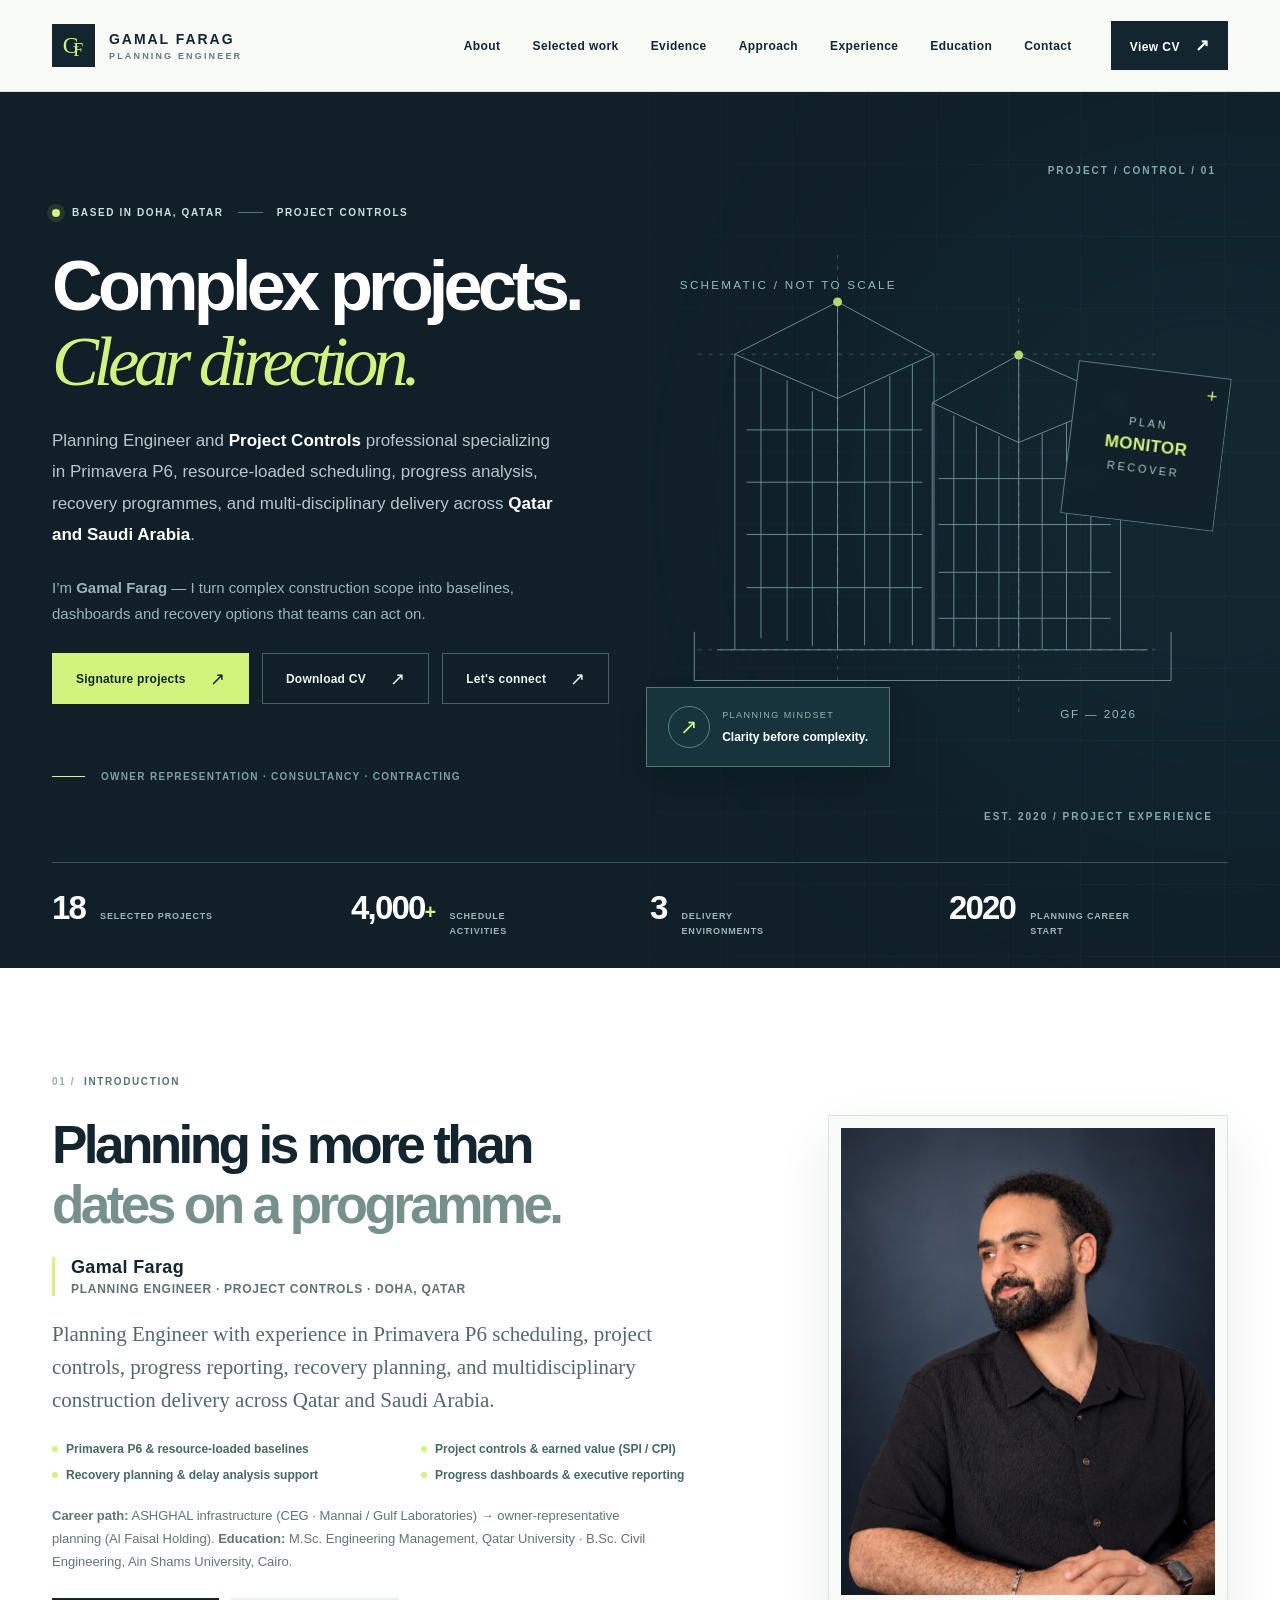
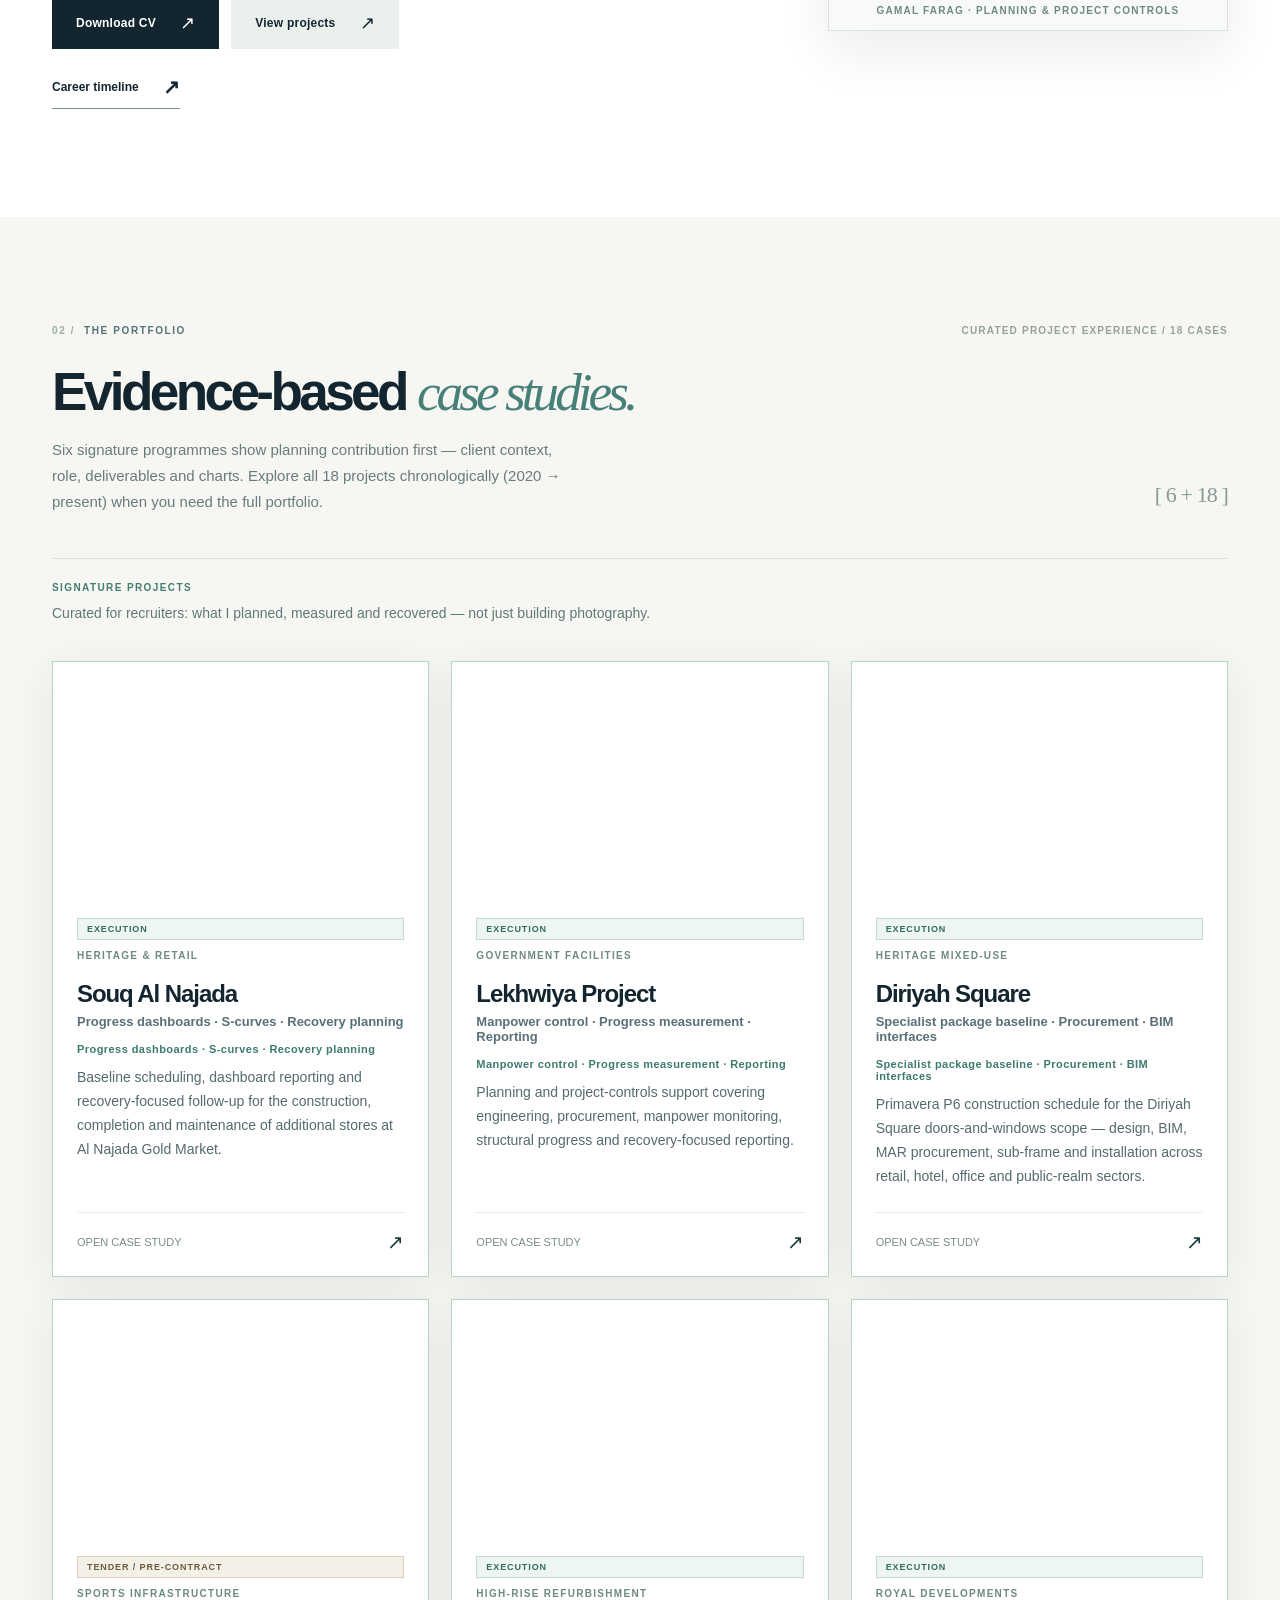
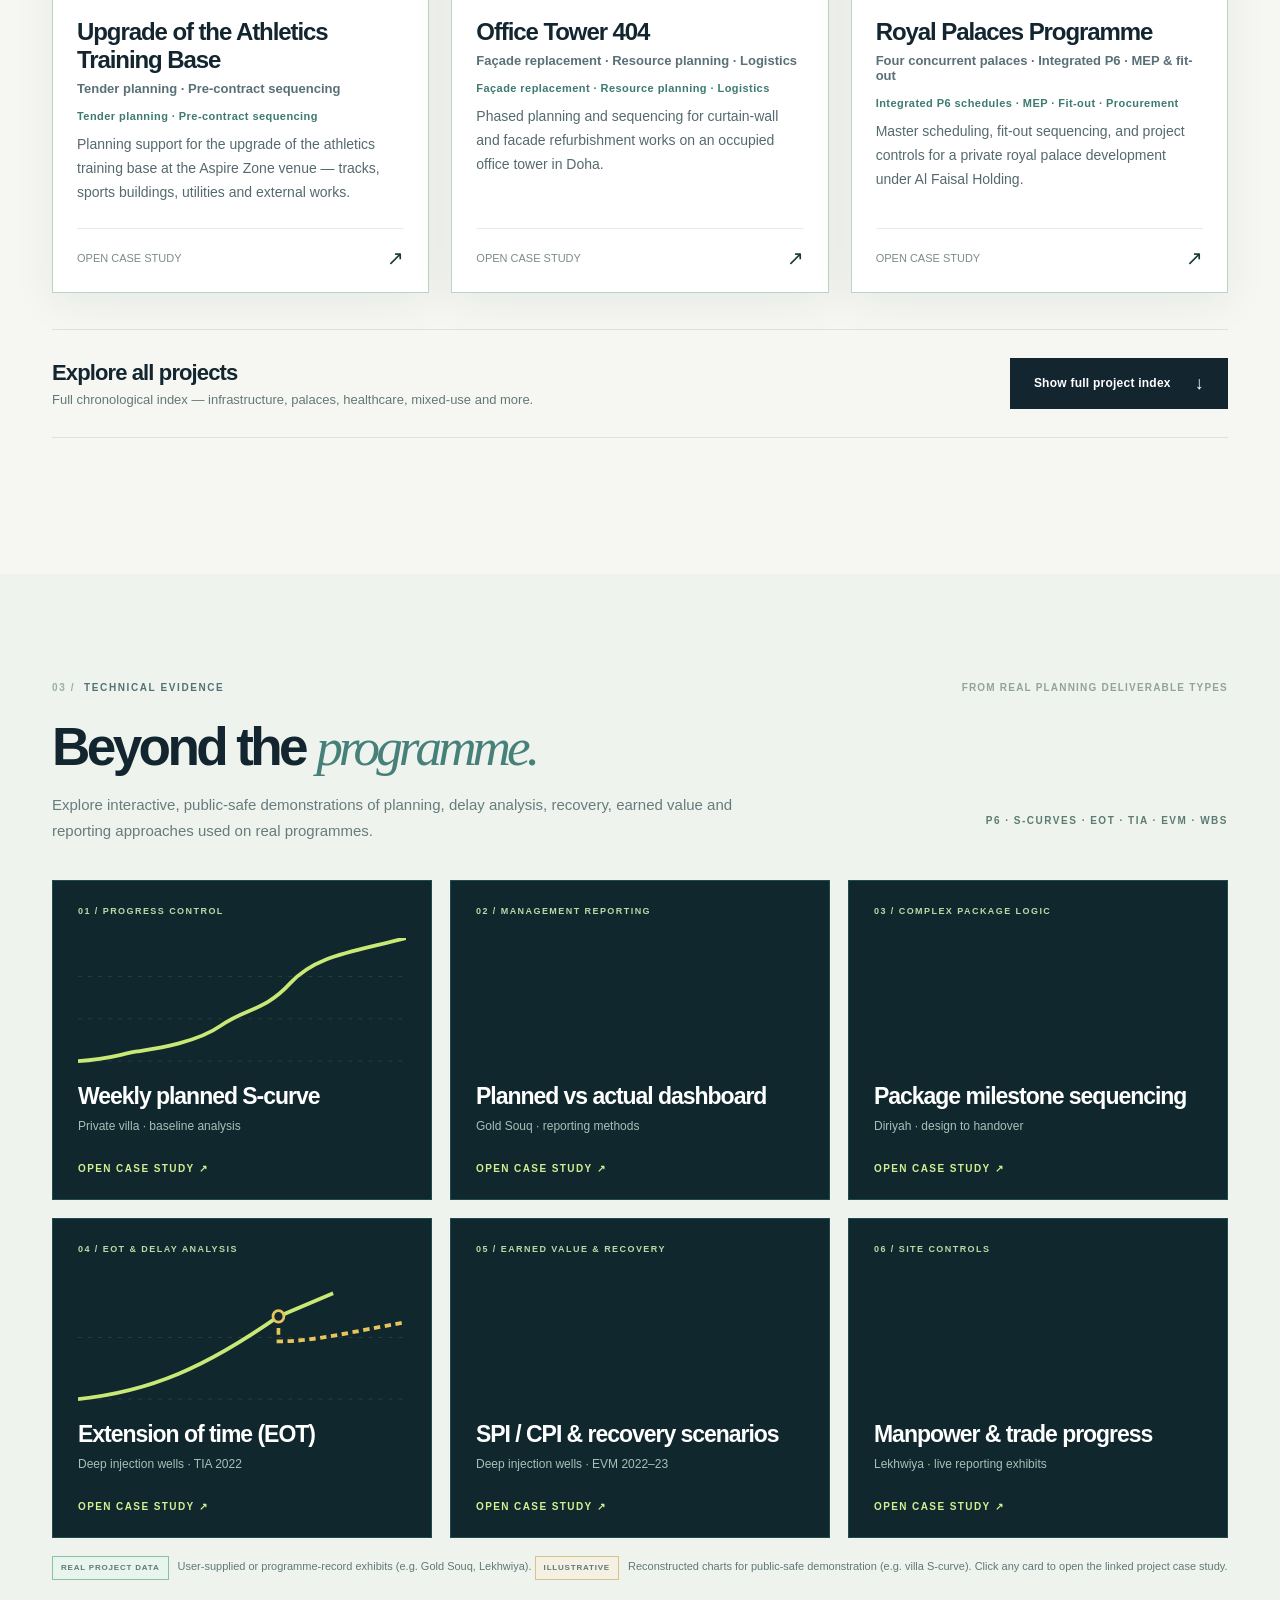
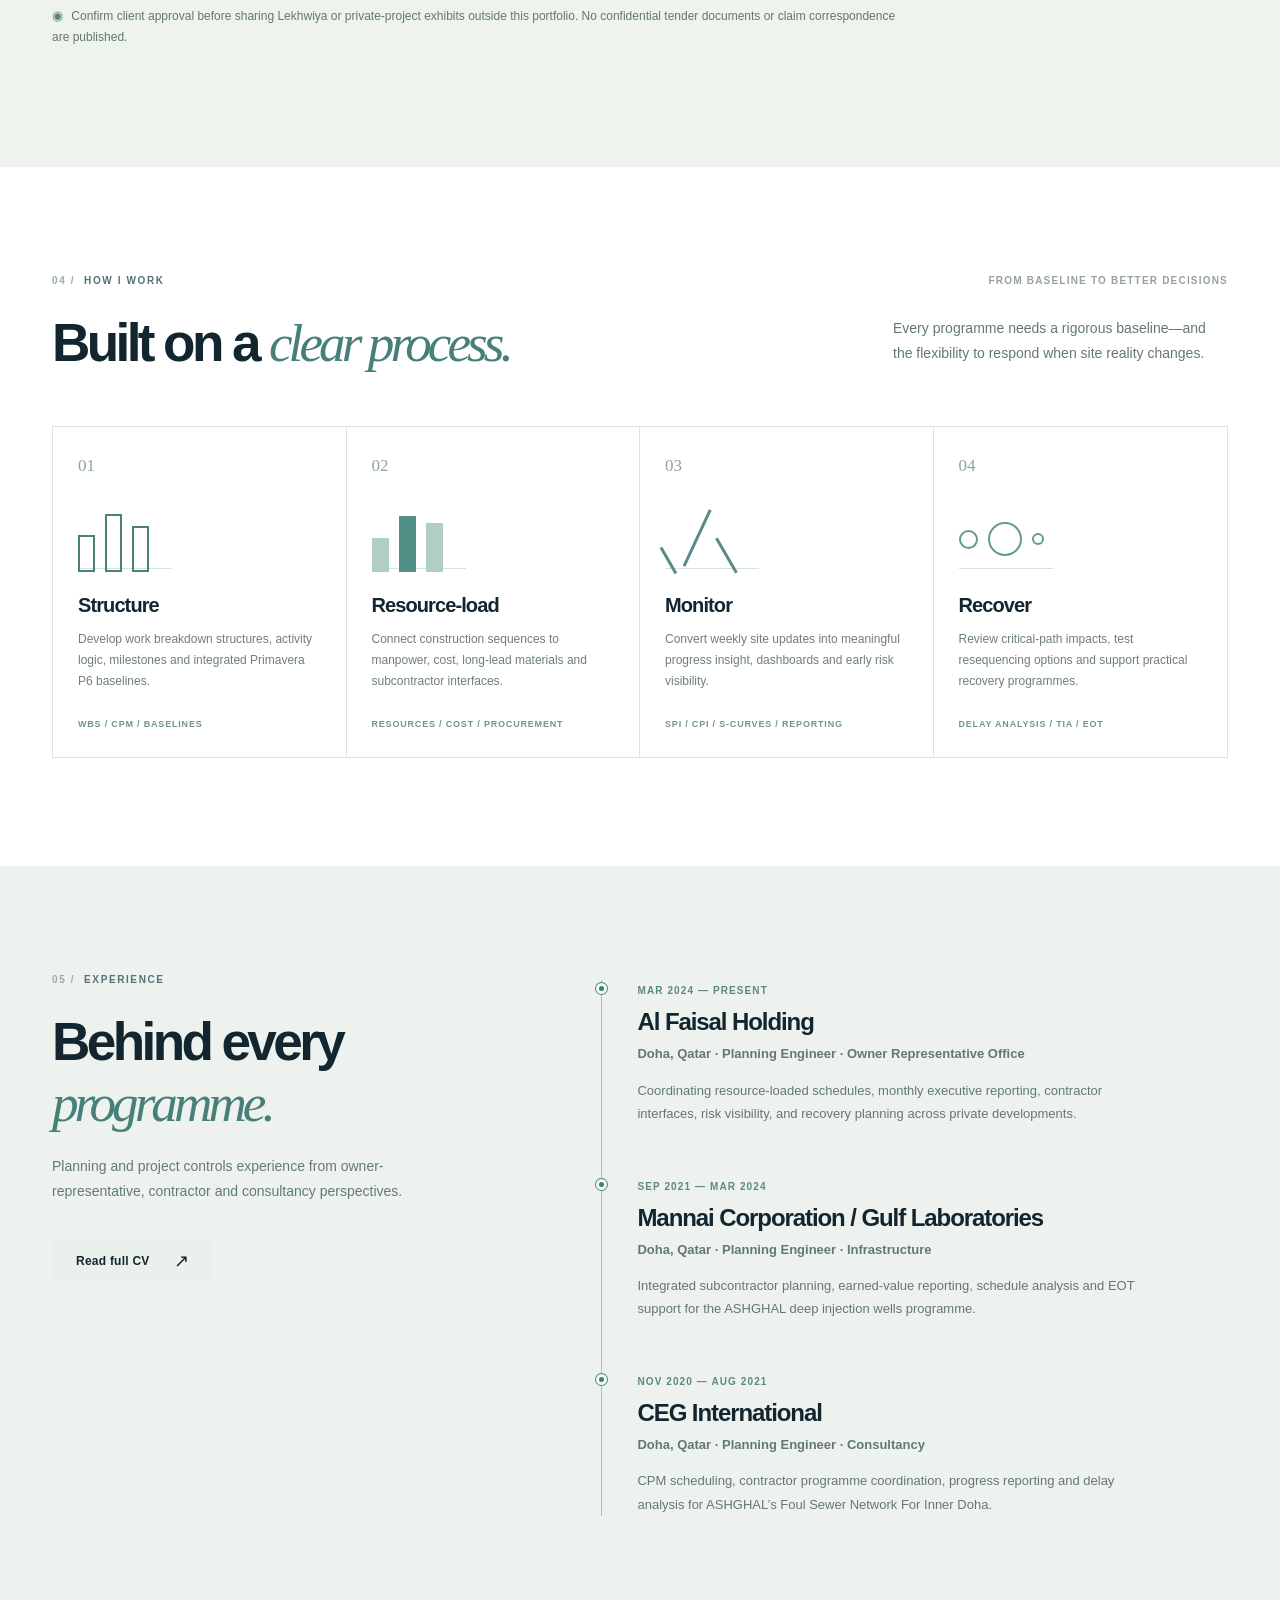
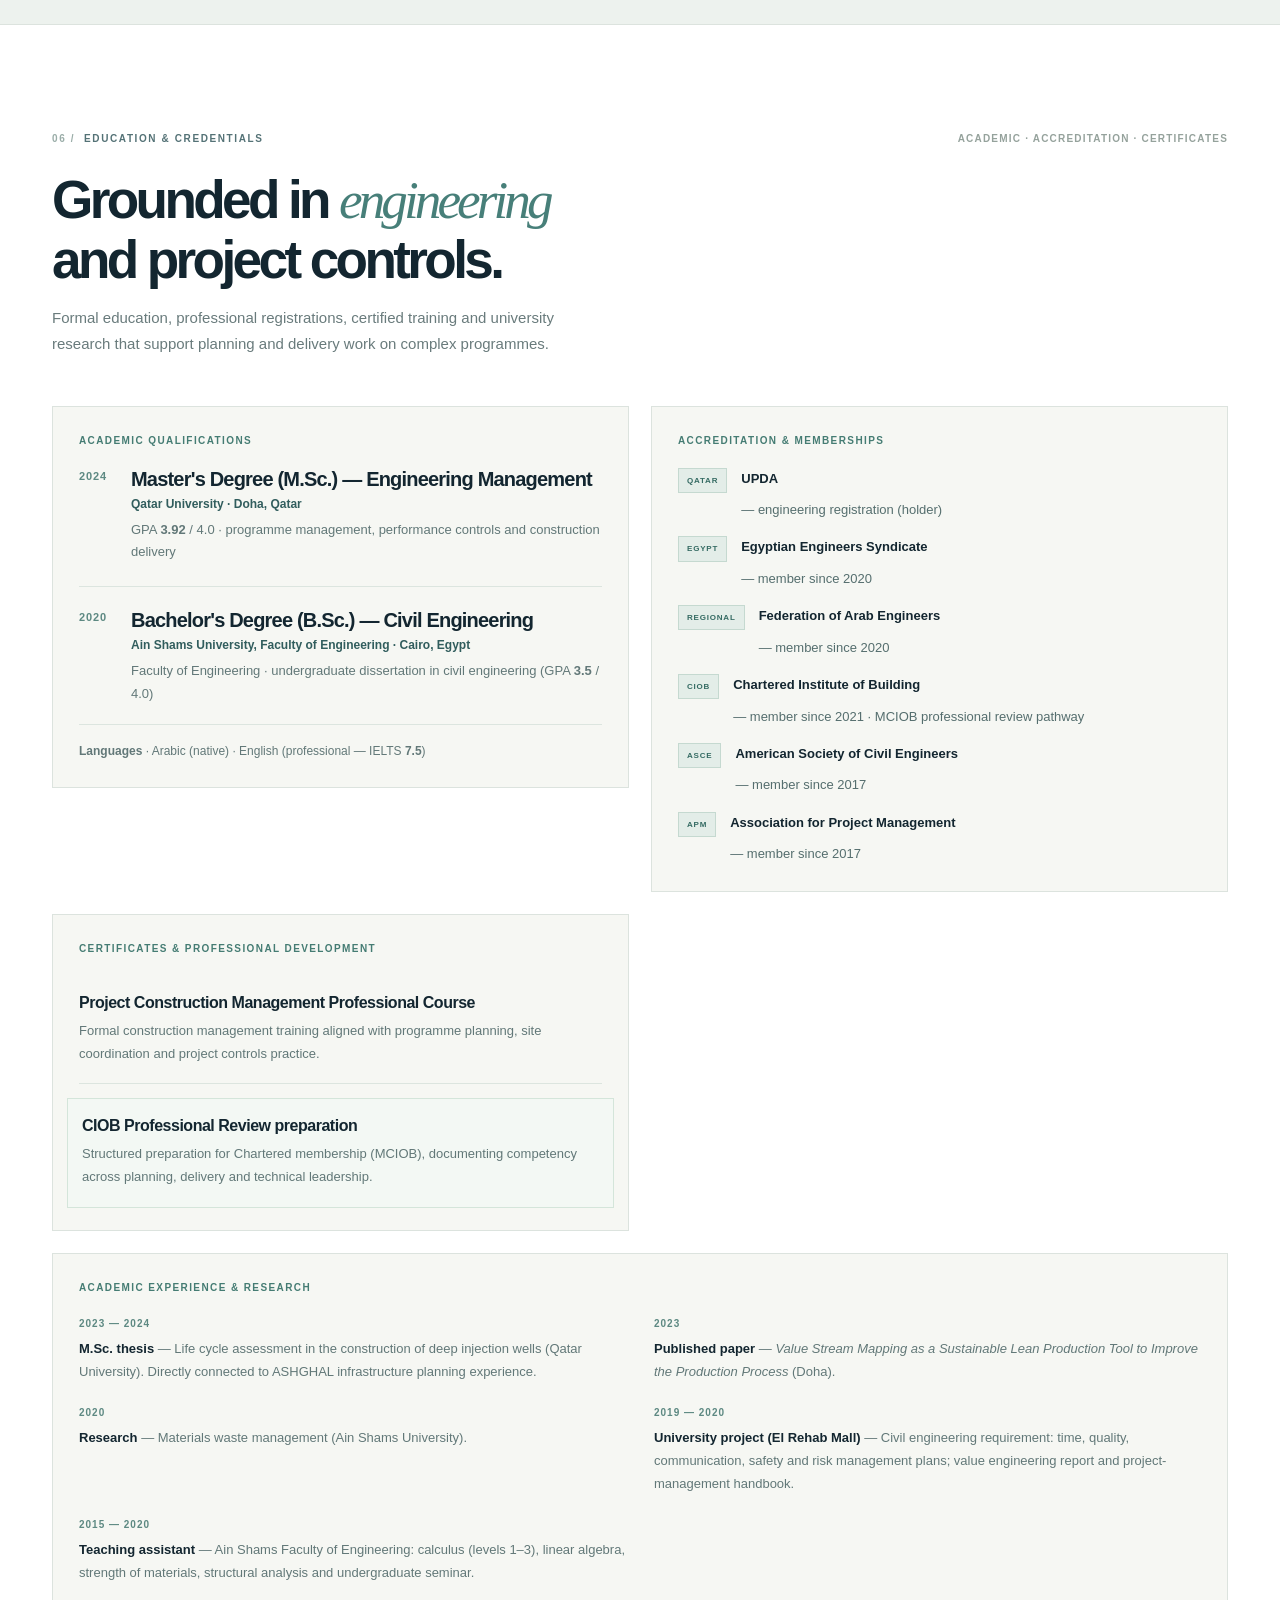
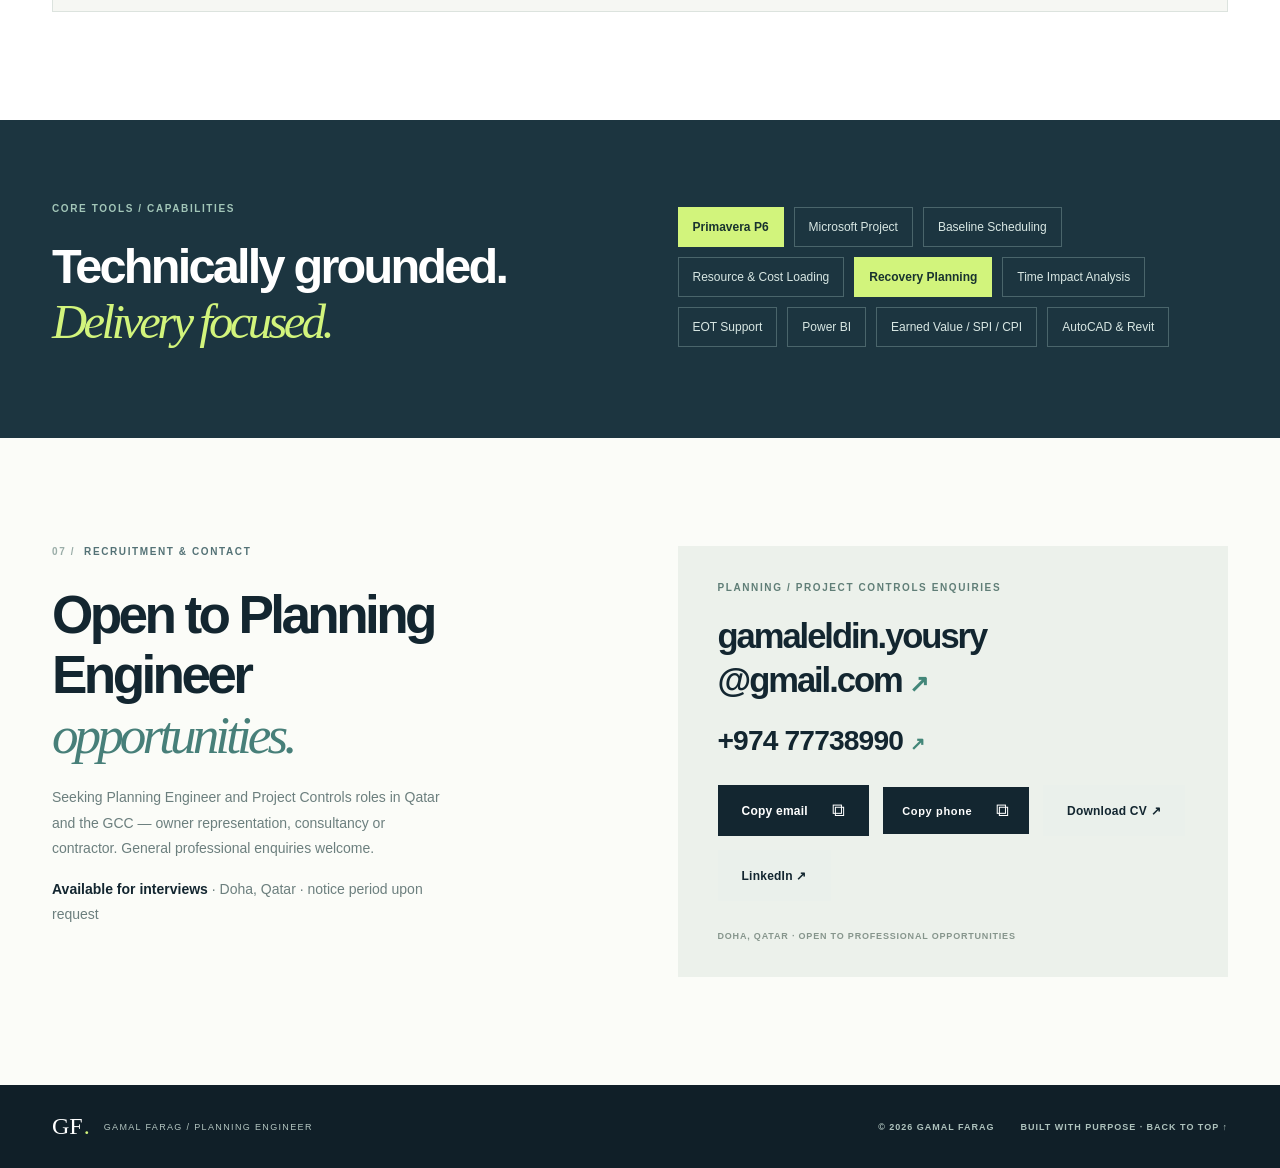
==== commit 5cd6d874: "Add professional portrait to introduction section below hero. Two-column about layout with profile h" ====
--- a/index.html
+++ b/index.html
@@ -12,11 +12,11 @@
   <title>Gamal Farag — Planning Engineer & Project Portfolio</title>
   <link rel="icon" type="image/svg+xml" href="assets/favicon.svg" />
   <link rel="canonical" href="https://gamaleldinyousryibrahimfarag.github.io/gamal-portfolio/"/>
-  <link rel="stylesheet" href="styles.css?v=20261107"/>
-  <script defer src="projects.js?v=20261107"></script>
-  <script defer src="project-enrichment.js?v=20261107"></script>
-  <script defer src="case-studies.js?v=20261107"></script>
-  <script defer src="app.js?v=20261107"></script>
+  <link rel="stylesheet" href="styles.css?v=20261108"/>
+  <script defer src="projects.js?v=20261108"></script>
+  <script defer src="project-enrichment.js?v=20261108"></script>
+  <script defer src="case-studies.js?v=20261108"></script>
+  <script defer src="app.js?v=20261108"></script>
 </head>
 <body>
   <a class="skip-link" href="#main">Skip to content</a>
@@ -81,10 +81,34 @@
     </section>
 
     <section class="section intro-section" id="about" aria-label="About Gamal">
-      <div class="shell intro-layout">
-        <div class="section-tag"><span class="tag-num">01 /</span> INTRODUCTION</div>
-        <div><h2 class="section-heading">Planning is more than<br/><span>dates on a programme.</span></h2><p class="intro-lead">It’s turning scope into measurable programmes — with the evidence hiring managers expect: client context, your role, challenges, actions and outcomes.</p></div>
-        <div class="intro-aside"><p><strong>Career path:</strong> ASHGHAL infrastructure (CEG International, Mannai / Gulf Laboratories) → owner-representative planning on royal and high-rise programmes (Al Faisal Holding). <strong>Education:</strong> M.Sc. Engineering Management, Qatar University, Doha · B.Sc. Civil Engineering, Ain Shams University, Cairo.</p><a class="text-link" href="#experience">Career timeline <span>↗</span></a> <a class="text-link" href="#approach">How I work <span>↗</span></a></div>
+      <div class="shell">
+        <div class="section-tag intro-section-tag"><span class="tag-num">01 /</span> INTRODUCTION</div>
+        <div class="intro-about-grid">
+          <div class="intro-copy">
+            <h2 class="section-heading">Planning is more than<br/><span>dates on a programme.</span></h2>
+            <div class="intro-profile-card">
+              <p class="intro-name">Gamal Farag</p>
+              <p class="intro-title">Planning Engineer · Project Controls · Doha, Qatar</p>
+            </div>
+            <p class="intro-lead">Planning Engineer with experience in Primavera P6 scheduling, project controls, progress reporting, recovery planning, and multidisciplinary construction delivery across Qatar and Saudi Arabia.</p>
+            <ul class="intro-highlights" aria-label="Planning specialties">
+              <li>Primavera P6 &amp; resource-loaded baselines</li>
+              <li>Project controls &amp; earned value (SPI / CPI)</li>
+              <li>Recovery planning &amp; delay analysis support</li>
+              <li>Progress dashboards &amp; executive reporting</li>
+            </ul>
+            <p class="intro-career-note"><strong>Career path:</strong> ASHGHAL infrastructure (CEG · Mannai / Gulf Laboratories) → owner-representative planning (Al Faisal Holding). <strong>Education:</strong> M.Sc. Engineering Management, Qatar University · B.Sc. Civil Engineering, Ain Shams University, Cairo.</p>
+            <div class="intro-actions">
+              <a class="btn btn-dark" href="assets/Gamal_Farag_CV.pdf" target="_blank" rel="noopener">Download CV <span aria-hidden="true">↗</span></a>
+              <a class="btn btn-quiet" href="#work">View projects <span aria-hidden="true">↗</span></a>
+            </div>
+            <a class="text-link intro-link" href="#experience">Career timeline <span>↗</span></a>
+          </div>
+          <figure class="intro-portrait-card">
+            <img src="assets/gamal-farag-portrait.jpg" width="400" height="500" alt="Gamal Farag — Planning Engineer, professional portrait" loading="lazy" decoding="async"/>
+            <figcaption>Gamal Farag · Planning &amp; project controls</figcaption>
+          </figure>
+        </div>
       </div>
     </section>
 
--- a/styles.css
+++ b/styles.css
@@ -9,7 +9,7 @@
 .shell{width:min(var(--shell),calc(100% - 104px));margin-inline:auto}.skip-link{position:absolute;left:15px;top:-70px;background:var(--lime);padding:12px;z-index:100}.skip-link:focus{top:15px}
 .site-header{position:relative;z-index:15;background:#f8faf6;border-bottom:1px solid var(--line)} .nav-shell{height:91px;display:flex;justify-content:space-between;align-items:center;gap:30px}.brand{display:flex;align-items:center;gap:14px;flex-shrink:0}.brand-mark{height:43px;width:43px;display:flex;align-items:center;justify-content:center;position:relative;background:var(--ink);color:var(--lime);letter-spacing:-6px;padding-right:7px;font-family:Georgia,serif;font-size:23px}.brand-mark span:last-child{transform:translate(0,5px);font-size:18px}.brand-type{display:flex;flex-direction:column;gap:4px}.brand-type strong{font-weight:800;font-size:14px;letter-spacing:.14em}.brand-type small{font-size:9px;letter-spacing:.24em;color:#68777b;font-weight:700}.nav-links{display:flex;align-items:center;gap:32px}.nav-links>a{font-size:12px;letter-spacing:.035em;font-weight:700;transition:color .2s}.nav-links>a:hover{color:var(--accent)}.nav-links .nav-resume{background:var(--ink);color:#fff;padding:14px 19px;margin-left:7px}.nav-resume span{padding-left:11px;font-size:17px}.nav-links .nav-resume:hover{background:#2c5660;color:#fff}.mobile-toggle{display:none;appearance:none;border:0;background:transparent;padding:12px}.mobile-toggle span{display:block;width:24px;height:2px;background:var(--ink);margin:5px}
 .hero{background:var(--navy);color:white;position:relative;overflow:hidden}.hero-grid{position:absolute;inset:0;pointer-events:none;background-image:linear-gradient(rgba(158,201,204,.04) 1px,transparent 1px),linear-gradient(90deg,rgba(158,201,204,.04) 1px,transparent 1px);background-size:72px 72px;mask-image:linear-gradient(90deg,transparent 15%,#000 90%)}.hero:before{content:"";position:absolute;width:680px;height:680px;border-radius:100%;background:#153f43;filter:blur(120px);opacity:.24;right:-270px;top:60px}.hero-main{position:relative;display:grid;grid-template-columns:1.07fr .93fr;min-height:627px}.hero-copy{padding:115px 0 80px;position:relative;z-index:2}.eyebrow{display:flex;align-items:center;gap:12px;font-size:10px;letter-spacing:.16em;font-weight:800}.hero-eyebrow{color:#cae2da}.pulse-dot{display:inline-block;width:8px;height:8px;background:var(--lime);border-radius:50%;box-shadow:0 0 0 5px rgba(208,244,124,.11)}.eyebrow-divider{width:25px;height:1px;background:#5b7879;margin:0 2px}.hero h1{font-size:clamp(55px,5.5vw,86px);line-height:1.065;letter-spacing:-.069em;font-weight:700;margin:31px 0 26px;white-space:nowrap}.hero h1 em,.section-heading em,.capabilities-inner h2 em{font-family:Georgia,'Times New Roman',serif;font-weight:400;color:var(--lime);letter-spacing:-.074em}.hero-intro{font-size:17px;line-height:1.85;color:#b7c7c9;max-width:510px;margin:0 0 32px}.hero-intro strong{color:#fff;font-weight:700}.hero-actions{display:flex;gap:13px;flex-wrap:wrap}.btn{display:inline-flex;align-items:center;justify-content:center;gap:24px;font-size:12px;letter-spacing:.02em;font-weight:800;min-height:51px;padding:0 23px;border:1px solid transparent;transition:background .22s,transform .22s,border-color .22s;white-space:nowrap}.btn:hover{transform:translateY(-3px)}.btn span{font-size:18px;font-weight:400}.btn-lime{background:var(--lime);color:#112630}.btn-lime:hover{background:#ecffac}.btn-outline{border-color:#47616a;color:#eaf4f0}.btn-outline:hover{border-color:#cde6d8;background:rgba(255,255,255,.08)}.btn-dark{background:var(--ink);color:#fff}.btn-quiet{background:#eaf0eb;color:var(--ink)}.hero-caption{margin:67px 0 0;color:#7fa0a2;font-size:10px;letter-spacing:.13em;font-weight:700;display:flex;align-items:center;gap:16px}.hero-caption-line{width:33px;background:var(--lime);height:1px}.hero-art{position:relative;min-width:0;display:flex;align-items:center;justify-content:center;overflow:visible}.architecture{width:111%;max-width:none;margin:20px 0 0 -30px;opacity:.87;filter:drop-shadow(0 10px 16px rgba(0,0,0,.06))}.art-top-label,.art-bottom-label{position:absolute;font-weight:700;color:#87aaa9;letter-spacing:.2em;font-size:10px}.art-top-label{top:73px;right:12px}.art-bottom-label{bottom:40px;right:15px}.art-stamp{position:absolute;top:36%;right:1%;border:1px solid #597b7b;background:rgba(16,31,40,.82);backdrop-filter:blur(8px);width:154px;height:154px;display:flex;flex-direction:column;justify-content:center;align-items:center;transform:rotate(7deg)}.art-stamp .stamp-plus{position:absolute;top:8px;right:11px;font-size:19px;color:var(--lime)}.art-stamp small{font-size:11px;letter-spacing:.24em;color:#afc5bf}.art-stamp strong{font-size:17px;letter-spacing:.025em;color:var(--lime);margin:7px 0}.floating-note{position:absolute;bottom:95px;left:-35px;border:1px solid #55797a;background:#17343d;padding:18px 21px;display:flex;align-items:center;gap:12px;box-shadow:0 16px 30px rgba(0,0,0,.14)}.note-icon{width:42px;height:42px;display:grid;place-items:center;border:1px solid #598184;border-radius:50%;font-size:21px;color:var(--lime)}.floating-note small{display:block;color:#93b6b0;letter-spacing:.16em;font-size:9px;margin-bottom:7px}.floating-note strong{font-size:12px;color:#fff}.hero-stats{border-top:1px solid #385059;position:relative;display:grid;grid-template-columns:repeat(4,1fr);padding:26px 0 30px;gap:20px}.hero-stats>div{display:flex;align-items:baseline;gap:15px}.hero-stats strong{font-size:33px;line-height:1.15;letter-spacing:-.055em;font-weight:600}.hero-stats .stat-plus{font-size:20px;color:var(--lime)}.hero-stats>div>span{font-size:9px;color:#a0b6b7;letter-spacing:.09em;font-weight:700;line-height:1.6;max-width:115px}
-.section{padding:108px 0}.section-tag{display:flex;gap:9px;align-items:center;font-size:10px;color:#547276;font-weight:800;letter-spacing:.16em;white-space:nowrap}.tag-num{color:#9aada8}.section-heading{font-size:clamp(42px,4.15vw,67px);font-weight:650;letter-spacing:-.068em;line-height:1.13;margin:0}.section-heading span{color:#76918b}.section-heading em{color:var(--accent)}.intro-section{background:#fff}.intro-layout{display:grid;grid-template-columns:.35fr 1.35fr .65fr;gap:38px;align-items:start}.intro-layout>.section-tag{padding-top:20px}.intro-lead{font-family:Georgia,serif;font-size:22px;line-height:1.57;color:#53686b;margin:27px 0 0;max-width:665px}.intro-aside{padding-top:12px;border-top:2px solid var(--sea)}.intro-aside p{line-height:1.87;color:#627477;font-size:13px;margin:0 0 28px}.text-link{font-weight:800;font-size:12px;display:inline-flex;align-items:center;gap:24px;border-bottom:1px solid #79918d;padding:0 0 9px}.text-link span{font-size:20px}.text-link:hover{color:var(--accent)}
+.section{padding:108px 0}.section-tag{display:flex;gap:9px;align-items:center;font-size:10px;color:#547276;font-weight:800;letter-spacing:.16em;white-space:nowrap}.tag-num{color:#9aada8}.section-heading{font-size:clamp(42px,4.15vw,67px);font-weight:650;letter-spacing:-.068em;line-height:1.13;margin:0}.section-heading span{color:#76918b}.section-heading em{color:var(--accent)}.intro-section{background:#fff}.intro-section-tag{margin-bottom:28px}.intro-about-grid{display:grid;grid-template-columns:1.15fr minmax(280px,400px);gap:48px 56px;align-items:start}.intro-copy .section-heading{margin-bottom:22px}.intro-profile-card{border-left:3px solid var(--lime);padding:0 0 0 16px;margin:0 0 22px}.intro-name{font-size:18px;font-weight:800;letter-spacing:.02em;margin:0 0 4px}.intro-title{font-size:12px;font-weight:700;color:#5d7370;letter-spacing:.06em;margin:0;text-transform:uppercase}.intro-lead{font-family:Georgia,serif;font-size:21px;line-height:1.58;color:#53686b;margin:0 0 22px;max-width:620px}.intro-highlights{list-style:none;margin:0 0 20px;padding:0;display:grid;grid-template-columns:1fr 1fr;gap:8px 18px}.intro-highlights li{font-size:12px;font-weight:700;color:#456a64;padding-left:14px;position:relative;line-height:1.5}.intro-highlights li::before{content:"";position:absolute;left:0;top:.55em;width:6px;height:6px;background:var(--lime);border-radius:50%}.intro-career-note{font-size:13px;line-height:1.8;color:#627477;margin:0 0 24px;max-width:620px}.intro-actions{display:flex;flex-wrap:wrap;gap:12px;margin-bottom:22px}.intro-link{margin-top:4px}.intro-portrait-card{margin:0;width:100%;max-width:400px;justify-self:end;border:1px solid var(--line);background:#f8faf8;padding:12px 12px 14px;box-shadow:0 20px 50px rgba(16,31,40,.08)}.intro-portrait-card img{display:block;width:100%;height:auto;aspect-ratio:4/5;object-fit:cover;object-position:center top}.intro-portrait-card figcaption{margin-top:10px;font-size:10px;letter-spacing:.12em;font-weight:800;color:#6d8982;text-align:center;text-transform:uppercase}.text-link{font-weight:800;font-size:12px;display:inline-flex;align-items:center;gap:24px;border-bottom:1px solid #79918d;padding:0 0 9px}.text-link span{font-size:20px}.text-link:hover{color:var(--accent)}
 .work-section{background:var(--paper)}.section-topline{display:flex;align-items:center;justify-content:space-between}.section-side-note{font-size:10px;color:#95a29c;letter-spacing:.12em;font-weight:700}.work-header{display:flex;justify-content:space-between;align-items:end;margin:26px 0 42px}.section-subtitle{max-width:520px;line-height:1.75;font-size:15px;color:#697b7c;margin:15px 0 0}.work-number{font-family:Georgia,serif;font-size:22px;color:#879993;letter-spacing:-.04em;padding-bottom:8px}.filter-toolbar{display:flex;justify-content:space-between;gap:20px;align-items:center;border-top:1px solid #d8e0da;padding:22px 0 20px}.filter-list{display:flex;gap:7px;align-items:center;flex-wrap:wrap}.filter-btn{color:#50676b;border:1px solid #dbe3df;background:transparent;padding:11px 16px;font-size:11px;font-weight:800;transition:background .2s,color .2s,border-color .2s}.filter-btn:hover{background:#e9efeb}.filter-btn.active{background:var(--ink);border-color:var(--ink);color:#fff}.filter-btn span{opacity:.65;margin-left:5px}.search-box{height:39px;min-width:205px;background:#fff;border:1px solid #dbe3df;display:flex;align-items:center;padding:0 11px}.search-box:focus-within{border-color:#59988e}.search-icon{font-size:25px;line-height:1;color:#7a8e8e;margin-right:8px;transform:translateY(-2px)}.search-box input{border:0;outline:none!important;width:170px;min-width:0;font-size:12px;background:transparent;color:var(--ink)}.search-box input::placeholder{color:#929f9e}.results-info{display:flex;align-items:center;justify-content:space-between;color:#869791;letter-spacing:.08em;font-size:10px;font-weight:800;margin:0 0 18px}.project-grid{display:grid;grid-template-columns:repeat(3,minmax(0,1fr));gap:22px}.project-card{position:relative;background:#fff;box-shadow:0 1px 2px rgba(0,0,0,.03);border:1px solid #e0e6e1;min-width:0;overflow:hidden;animation:rise-in .45s var(--ease) both}.project-card:hover{box-shadow:var(--shadow);transform:translateY(-5px);border-color:#c4d8ce;transition:box-shadow .27s,transform .27s,border-color .27s}.project-button{width:100%;height:100%;border:none;background:none;color:inherit;display:flex;flex-direction:column;padding:0;text-align:left}.project-cover{position:relative;height:216px;overflow:hidden;display:block;background:#263d42;isolation:isolate}.cover-grid{position:absolute;inset:0;background-size:38px 38px;background-image:linear-gradient(rgba(238,255,242,.075) 1px,transparent 1px),linear-gradient(90deg,rgba(238,255,242,.075) 1px,transparent 1px)}.cover-illustration{position:absolute;inset:0;display:block}.cover-illustration svg{width:100%;height:100%;opacity:.83}.cover-photo{position:absolute;inset:0;display:block}.cover-photo img{width:100%;height:100%;object-fit:cover;display:block;filter:saturate(.95) contrast(1.02)}.project-cover::after{content:"";position:absolute;inset:0;pointer-events:none;background:linear-gradient(0deg,rgba(0,0,0,.13),transparent 65%)}.cover-tag{position:absolute;z-index:2;top:18px;left:19px;border:1px solid rgba(255,255,255,.46);padding:8px 10px;color:#e9fff0;font-size:9px;letter-spacing:.09em;font-weight:800;background:rgba(10,35,35,.12)}.cover-number{position:absolute;z-index:2;bottom:10px;right:17px;color:rgba(255,255,255,.28);font-weight:700;font-size:65px;letter-spacing:-.07em}.project-card-body{padding:24px 24px 22px;flex:1;display:flex;flex-direction:column;width:100%;min-height:248px}.project-sector{color:#6d8982;letter-spacing:.13em;font-weight:800;font-size:10px;text-transform:uppercase}.project-card h3{font-size:24px;line-height:1.15;letter-spacing:-.045em;margin:11px 0 7px;font-weight:750}.project-subtitle{margin:0 0 14px;color:#597078;font-size:12px;font-weight:700}.project-description{margin:0 0 24px;color:#556a6e;line-height:1.72;font-size:14px;flex:1}
 .project-subtitle{font-size:13px}
 .project-card-body .project-sector{margin-bottom:8px}.project-bottom{display:flex;justify-content:space-between;align-items:center;border-top:1px solid #e7ece8;padding-top:17px;color:#7a8c8a;font-size:11px}.project-bottom span:last-child{font-size:20px;color:#163a37;transition:transform .2s}.project-card:hover .project-bottom span:last-child{transform:translate(3px,-3px)}.project-cover[data-kind="heritage"]{background:linear-gradient(140deg,#54696c,#1d4246)}.project-cover[data-kind="government"]{background:linear-gradient(130deg,#3a565f,#162e3a)}.project-cover[data-kind="royal"]{background:linear-gradient(135deg,#50675e,#183c39)}.project-cover[data-kind="sports"]{background:linear-gradient(135deg,#567c73,#244f53)}.project-cover[data-kind="community"]{background:linear-gradient(135deg,#748477,#38565e)}.project-cover[data-kind="tower"]{background:linear-gradient(140deg,#556a79,#263a58)}.project-cover[data-kind="diriyah"]{background:linear-gradient(140deg,#76695d,#4b5b55)}.project-cover[data-kind="water"]{background:linear-gradient(140deg,#3b7780,#254657)}.project-cover[data-kind="tunnel"]{background:linear-gradient(140deg,#466571,#172c3a)}.project-cover[data-kind="health"]{background:linear-gradient(140deg,#618784,#2a5957)}.project-cover[data-kind="residential"]{background:linear-gradient(140deg,#6a746c,#364a48)}.empty-state{text-align:center;background:#fff;padding:70px 15px;border:1px dashed #b5c7bf}.empty-state h3{font-size:26px;letter-spacing:-.04em}.empty-state p{color:#62797a}.empty-state .btn{margin-top:10px}.portfolio-footnote{margin:28px 0 0;color:#7d8987;font-size:11px;line-height:1.7;max-width:950px}.portfolio-footnote>span{color:#659b7b;margin-right:10px}
@@ -22,7 +22,7 @@
 .project-dialog{width:min(1000px,calc(100vw - 34px));max-width:1000px;max-height:92vh;padding:0;border:0;box-shadow:0 30px 130px rgba(0,0,0,.3);background:#fff;color:var(--ink);overflow:hidden}.project-dialog::backdrop{background:rgba(7,20,26,.79);backdrop-filter:blur(6px)}.dialog-scroll{max-height:92vh;overflow-y:auto;overscroll-behavior:contain}.dialog-top{height:64px;display:flex;align-items:center;justify-content:space-between;padding:0 32px}.dialog-top span{font-size:10px;font-weight:800;letter-spacing:.17em;color:#597872}.dialog-close{border:0;background:#ecf1ed;font-size:33px;line-height:1;height:40px;width:40px;display:grid;place-items:center;font-weight:300}.dialog-close:hover{background:#d9e4db}.dialog-visual{height:240px;position:relative;overflow:hidden;background:#1a4142}.dialog-visual .cover-grid{opacity:.8}.dialog-visual .cover-illustration svg{transform:scale(1.01)}.dialog-visual-label{position:absolute;left:30px;bottom:30px;color:#d4eee1;letter-spacing:.16em;font-size:12px;font-weight:800}.dialog-visual-index{position:absolute;right:30px;bottom:0;font-size:130px;font-weight:800;color:rgba(255,255,255,.14);letter-spacing:-.1em;line-height:1}.dialog-visual[data-kind="heritage"]{background:linear-gradient(140deg,#54696c,#1d4246)}.dialog-visual[data-kind="government"]{background:linear-gradient(130deg,#3a565f,#162e3a)}.dialog-visual[data-kind="royal"]{background:linear-gradient(135deg,#50675e,#183c39)}.dialog-visual[data-kind="sports"]{background:linear-gradient(135deg,#567c73,#244f53)}.dialog-visual[data-kind="community"]{background:linear-gradient(135deg,#748477,#38565e)}.dialog-visual[data-kind="tower"]{background:linear-gradient(140deg,#556a79,#263a58)}.dialog-visual[data-kind="diriyah"]{background:linear-gradient(140deg,#76695d,#4b5b55)}.dialog-visual[data-kind="water"]{background:linear-gradient(140deg,#3b7780,#254657)}.dialog-visual[data-kind="tunnel"]{background:linear-gradient(140deg,#466571,#172c3a)}.dialog-visual[data-kind="health"]{background:linear-gradient(140deg,#618784,#2a5957)}.dialog-visual[data-kind="residential"]{background:linear-gradient(140deg,#6a746c,#364a48)}.dialog-body{padding:43px 48px 30px}.dialog-kicker{font-size:11px;color:#579083;letter-spacing:.15em;text-transform:uppercase;font-weight:800}.dialog-body h2{font-size:clamp(35px,4.3vw,55px);letter-spacing:-.07em;margin:12px 0 4px}.dialog-subtitle{font-family:Georgia,serif;font-size:22px;color:#5d8377;margin:0 0 25px}.dialog-summary{font-size:18px;line-height:1.7;color:#445e61;max-width:830px;margin-bottom:32px}.dialog-columns{border-top:1px solid #dbe5df;border-bottom:1px solid #dbe5df;padding:28px 0;display:grid;grid-template-columns:1.2fr 1fr;gap:55px}.dialog-columns h3{font-size:11px;letter-spacing:.14em;color:#457c73;text-transform:uppercase;margin:0 0 13px}.dialog-columns p,.dialog-columns li{font-size:13px;line-height:1.9;color:#556e6e}.dialog-columns p{margin:0}.dialog-columns ul{margin:0;padding-left:18px}.dialog-columns li{padding-left:4px}.project-gallery{margin-top:28px;border-top:1px solid #e6eee8;padding-top:24px}.gallery-head{display:flex;justify-content:space-between;gap:18px;align-items:end;margin-bottom:16px}.gallery-head h3{margin:0;font-size:19px;letter-spacing:-.02em}.gallery-head p{margin:0;color:#6d837a;font-size:13px;max-width:460px;line-height:1.6}.gallery-grid{display:grid;grid-template-columns:repeat(3,minmax(0,1fr));gap:14px}.gallery-item{margin:0;border:1px solid #dce7df;background:#f7faf7}.gallery-item img{display:block;width:100%;aspect-ratio:4/3;object-fit:cover}.gallery-item figcaption{padding:11px 12px 12px;color:#60756e;font-size:12px;line-height:1.55}.dialog-visual .cover-photo img{width:100%;height:100%;object-fit:cover;opacity:.9}.dialog-visual::after{content:"";position:absolute;inset:0;background:linear-gradient(180deg,rgba(9,26,29,.05),rgba(7,20,23,.45))}.dialog-visual-label,.dialog-visual-index{z-index:2}.dialog-visual .cover-grid,.dialog-visual .cover-illustration,.dialog-visual .cover-photo{z-index:1;position:absolute;inset:0}.
 .dialog-meta{display:grid;grid-template-columns:repeat(3,1fr);gap:28px;margin:30px 0}.dialog-meta>div{display:flex;flex-direction:column;gap:9px}.dialog-meta small{color:#77948b;font-size:9px;letter-spacing:.12em;font-weight:800}.dialog-meta strong{font-size:13px;font-weight:700;line-height:1.5}.dialog-footer{display:flex;align-items:center;justify-content:space-between;border-top:1px solid #dce5df;padding-top:22px}.dialog-footer>span{font-size:9px;letter-spacing:.13em;color:#7c948b;font-weight:800}.next-project{background:var(--ink);border:0;padding:13px 20px;color:white;font-weight:700;font-size:12px}.next-project:hover{background:#2f615a}.toast{position:fixed;z-index:100;bottom:28px;left:50%;transform:translate(-50%,15px);opacity:0;pointer-events:none;transition:.28s;background:#12342e;color:white;padding:13px 21px;font-size:12px;font-weight:700;box-shadow:0 15px 35px #14362b33}.toast.visible{opacity:1;transform:translate(-50%,0)}
 @keyframes rise-in{from{opacity:0;transform:translateY(18px)}to{opacity:1;transform:translateY(0)}}
-@media(max-width:1100px){.shell{width:min(var(--shell),calc(100% - 72px))}.nav-links{gap:22px}.hero-main{grid-template-columns:1.13fr .87fr}.hero h1{font-size:clamp(50px,5.2vw,70px)}.art-stamp{width:128px;height:128px;right:0}.floating-note{left:-4px;bottom:125px}.hero-stats>div{flex-wrap:wrap;gap:5px}.hero-stats>div>span{width:100%;max-width:none}.intro-layout{grid-template-columns:.3fr 1fr .55fr;gap:24px}.project-grid{gap:14px}.project-card-body{padding:20px}.process-card{padding:25px 16px}.experience-layout{gap:70px}.academic-list{grid-template-columns:1fr}}
+@media(max-width:1100px){.shell{width:min(var(--shell),calc(100% - 72px))}.nav-links{gap:22px}.hero-main{grid-template-columns:1.13fr .87fr}.hero h1{font-size:clamp(50px,5.2vw,70px)}.art-stamp{width:128px;height:128px;right:0}.floating-note{left:-4px;bottom:125px}.hero-stats>div{flex-wrap:wrap;gap:5px}.hero-stats>div>span{width:100%;max-width:none}.intro-about-grid{grid-template-columns:1fr;gap:32px}.intro-portrait-card{max-width:380px;justify-self:center}.intro-highlights{grid-template-columns:1fr}.project-grid{gap:14px}.project-card-body{padding:20px}.process-card{padding:25px 16px}.experience-layout{gap:70px}.academic-list{grid-template-columns:1fr}}
 @media(max-width:820px){.shell{width:calc(100% - 44px)}.nav-shell{height:75px}.mobile-toggle{display:block}.nav-links{display:none;position:absolute;top:75px;left:0;right:0;background:#f8faf6;border-bottom:1px solid var(--line);padding:12px 22px 25px;box-shadow:0 24px 40px rgba(0,0,0,.1);flex-direction:column;align-items:stretch;gap:0}.nav-links.open{display:flex}.nav-links>a{padding:15px 10px;border-bottom:1px solid #e0e7e2}.nav-links .nav-resume{margin:15px 0 0;text-align:center}.hero-main{grid-template-columns:1fr;min-height:auto}.hero-copy{padding:92px 0 45px}.hero h1{font-size:clamp(53px,9vw,78px)}.hero-intro{max-width:670px}.hero-art{height:380px;max-width:670px;min-width:0;margin:auto;width:100%}.architecture{height:480px;width:600px;max-width:none;position:absolute;top:-90px;margin:0}.art-top-label{top:5px}.art-bottom-label{bottom:5px}.art-stamp{top:55px;right:4%}.floating-note{left:5%;bottom:23px}.hero-stats{grid-template-columns:repeat(4,1fr)}.hero-stats strong{font-size:26px}.intro-layout{grid-template-columns:1fr 1fr;gap:20px}.intro-layout>.section-tag{grid-column:1/-1}.intro-aside{margin-top:9px}.project-grid{grid-template-columns:repeat(2,minmax(0,1fr))}.approach-heading{align-items:start;flex-direction:column}.approach-heading>p{width:auto;max-width:540px}.process-grid{grid-template-columns:repeat(2,1fr)}.process-card:nth-child(2){border-right:0}.process-card:nth-child(-n+2){border-bottom:1px solid var(--line)}.experience-layout{gap:40px}.credentials-grid{grid-template-columns:1fr}.capabilities-inner{gap:40px}.contact-layout{gap:30px}.section{padding:78px 0}}
 @media(max-width:600px){.shell{width:calc(100% - 36px)}.brand-type strong{font-size:12px}.brand-type small{font-size:8px}.hero-copy{padding:73px 0 21px}.hero h1{font-size:clamp(47px,10.8vw,67px);white-space:normal}.hero-intro{font-size:15px}.hero-eyebrow{font-size:8px;letter-spacing:.09em;gap:8px}.eyebrow-divider{width:10px}.hero-actions{gap:9px}.btn{padding:0 15px;min-height:47px;gap:12px}.hero-caption{margin-top:45px;line-height:1.5;font-size:8px}.hero-art{height:310px}.architecture{width:510px;max-width:none;height:390px;top:-75px}.art-stamp{transform:rotate(7deg) scale(.74);transform-origin:top right;top:28px;right:0}.architecture text,.art-bottom-label{display:none}.floating-note{padding:11px 12px;bottom:16px;left:0}.floating-note .note-icon{width:32px;height:32px}.hero-stats{grid-template-columns:repeat(2,1fr);gap:22px 10px;padding:22px 0 27px}.hero-stats>div{display:block}.hero-stats strong{display:block;font-size:31px}.hero-stats>div>span{font-size:8px}.section{padding:66px 0}.section-heading{font-size:clamp(39px,10vw,58px)}.intro-layout{display:block}.intro-layout>.section-tag{margin-bottom:24px}.intro-lead{font-size:19px}.intro-aside{margin-top:35px}.section-side-note{display:none}.work-header{margin:25px 0 31px}.work-number{display:none}.filter-toolbar{flex-direction:column;align-items:stretch;gap:16px}.filter-list{flex-wrap:nowrap;overflow-x:auto;margin:0 -18px;padding:0 18px 7px;scrollbar-width:thin}.filter-btn{white-space:nowrap;flex-shrink:0}.search-box{width:100%}.search-box input{width:100%}.results-info>span:last-child{display:none}.project-grid{grid-template-columns:1fr;gap:18px}.project-cover{height:205px}.project-card-body{min-height:210px}.approach-heading{gap:15px;margin-bottom:32px}.process-grid{grid-template-columns:1fr}.process-card{border-right:0!important;border-bottom:1px solid var(--line);min-height:245px}.process-card:last-child{border-bottom:0}.process-glyph{height:55px;margin:10px 0}.process-card p{margin-bottom:19px}.experience-layout{display:block}.experience-left{margin-bottom:56px}.experience-timeline{margin-left:7px}.capabilities-section{padding:65px 0}.capabilities-inner{grid-template-columns:1fr;gap:30px}.contact-layout{grid-template-columns:1fr;gap:24px}.contact-panel{padding:28px 24px}.email-link{font-size:clamp(25px,7vw,38px)}.footer-layout,.footer-layout>div:last-child{align-items:flex-start;flex-direction:column;gap:14px}.project-dialog{width:calc(100vw - 12px);max-height:96vh}.dialog-scroll{max-height:96vh}.dialog-top{padding:0 18px;height:54px}.dialog-visual{height:175px}.dialog-body{padding:30px 22px 24px}.dialog-body h2{font-size:40px}.dialog-columns{grid-template-columns:1fr;gap:26px}.dialog-meta{grid-template-columns:1fr 1fr}.dialog-footer>span{max-width:125px;line-height:1.5}.section-tag{font-size:9px}}
 @media(prefers-reduced-motion:reduce){*,*::before,*::after{scroll-behavior:auto!important;animation-duration:.01ms!important;transition-duration:.01ms!important}}
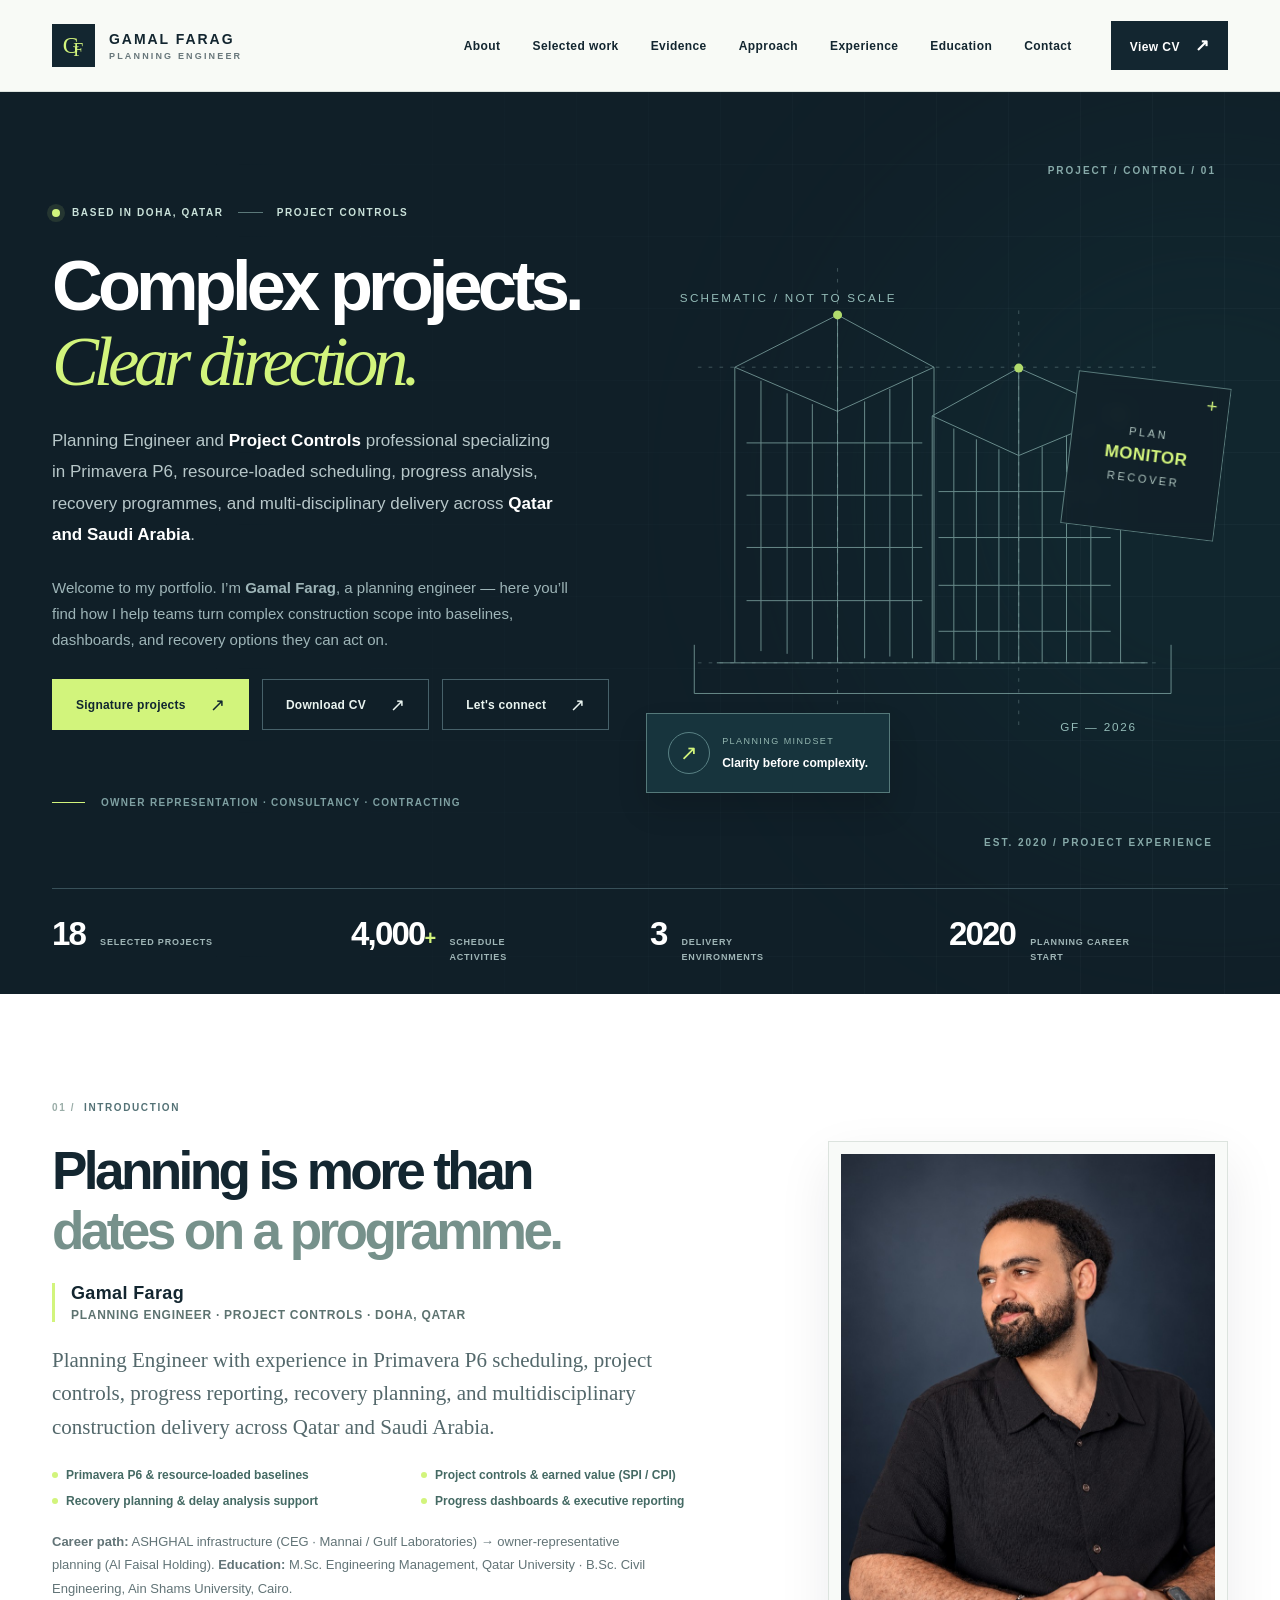
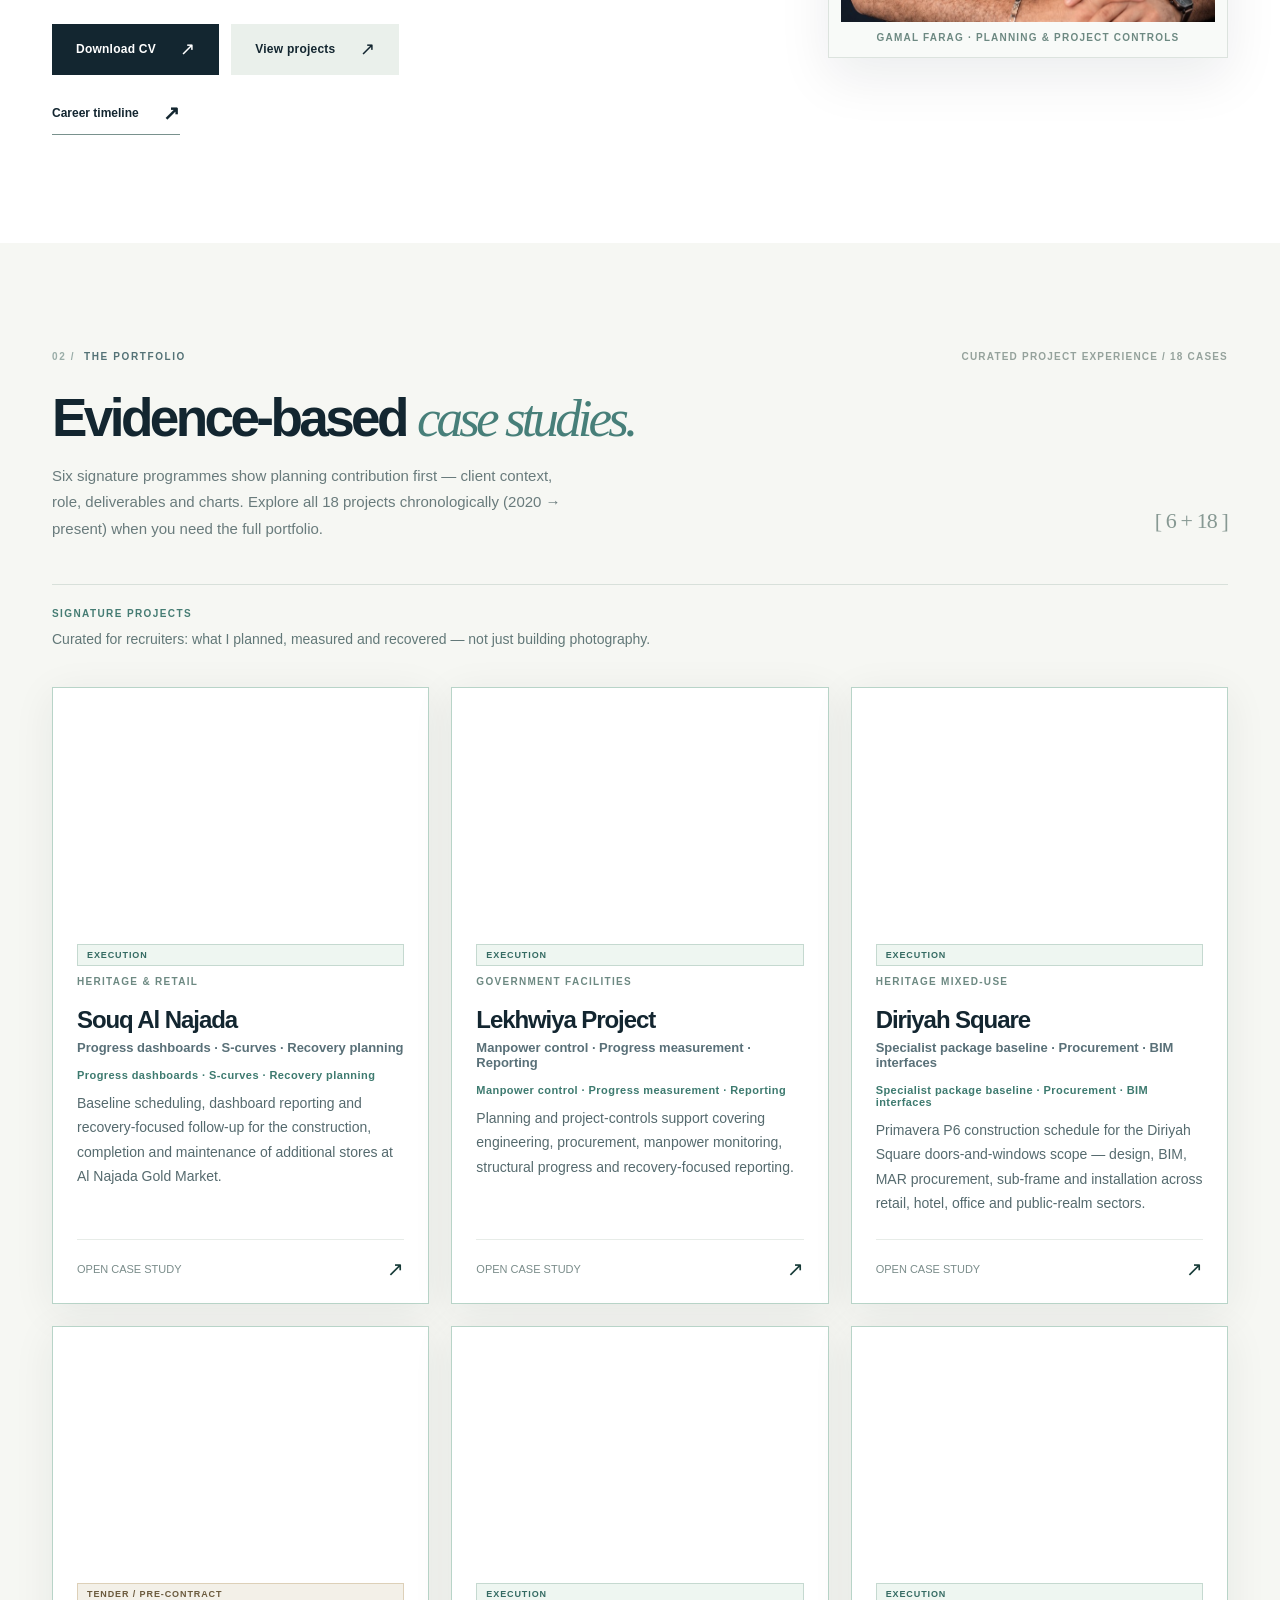
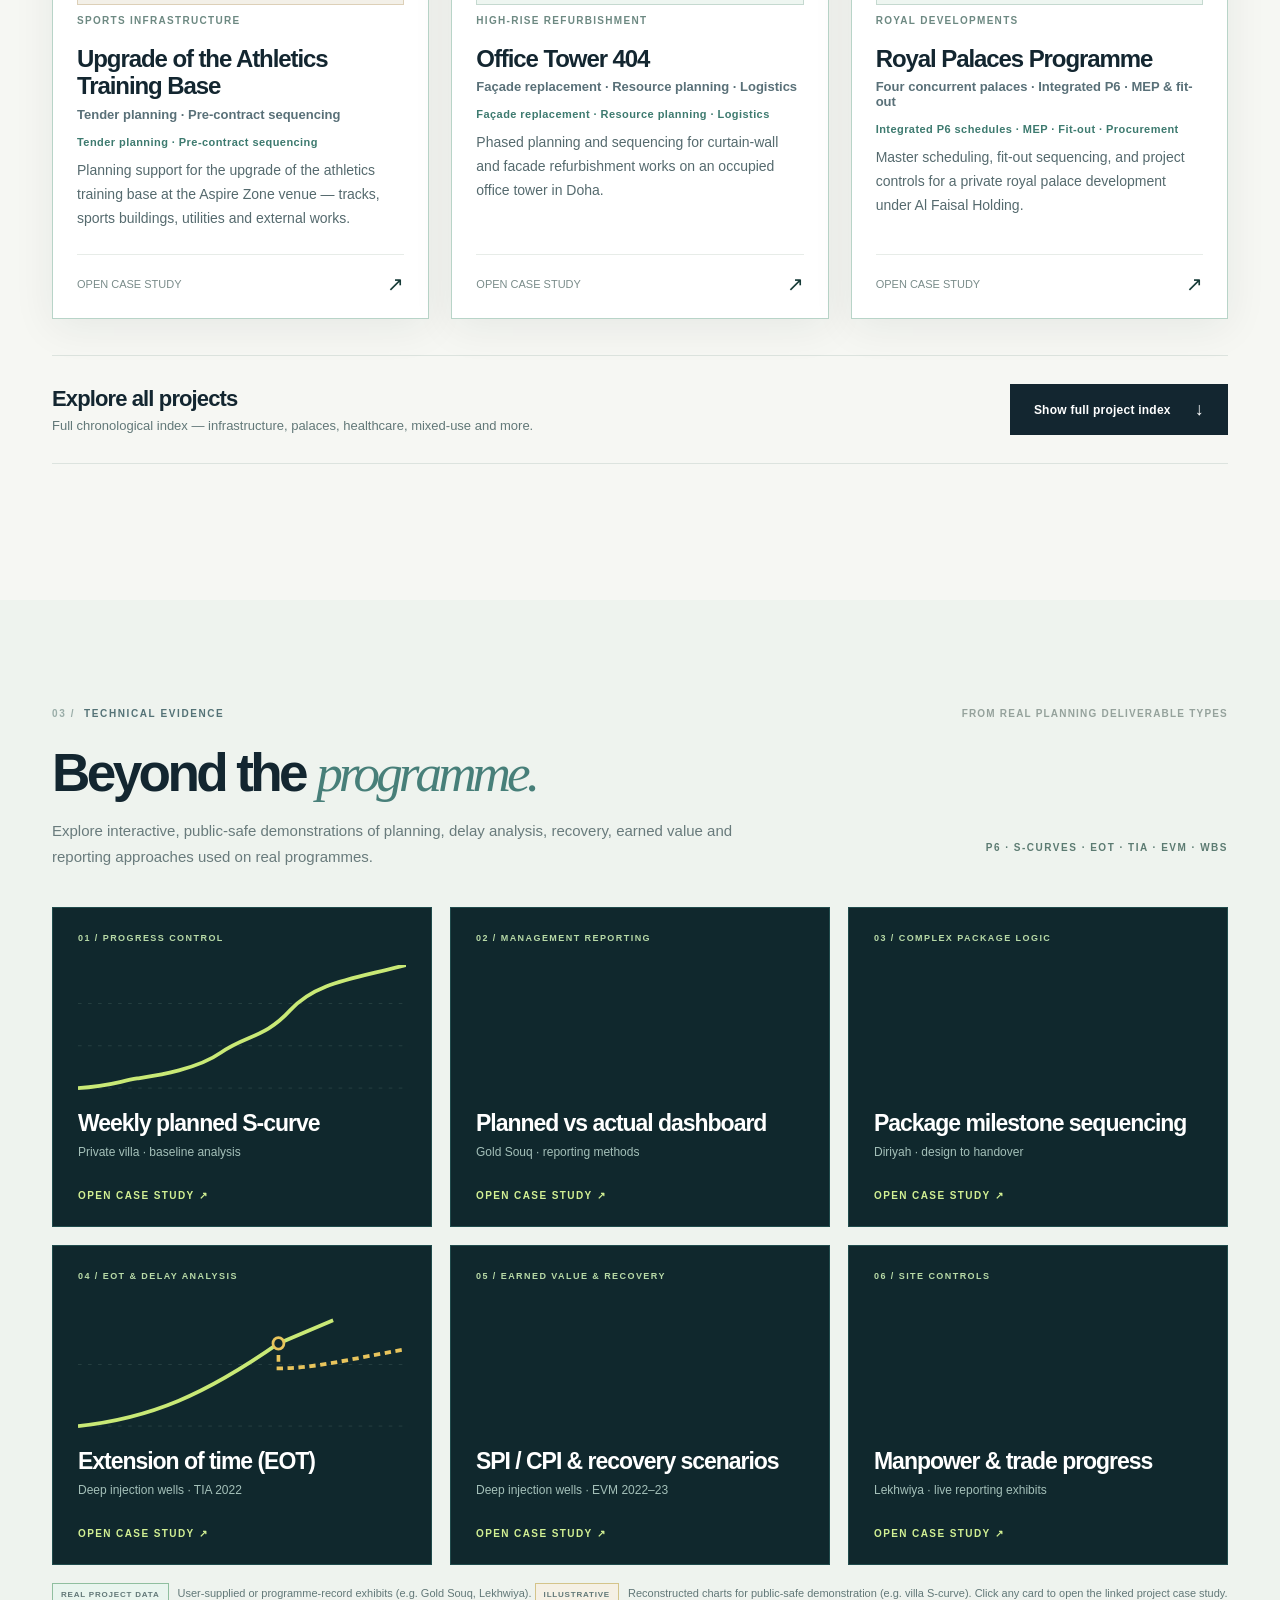
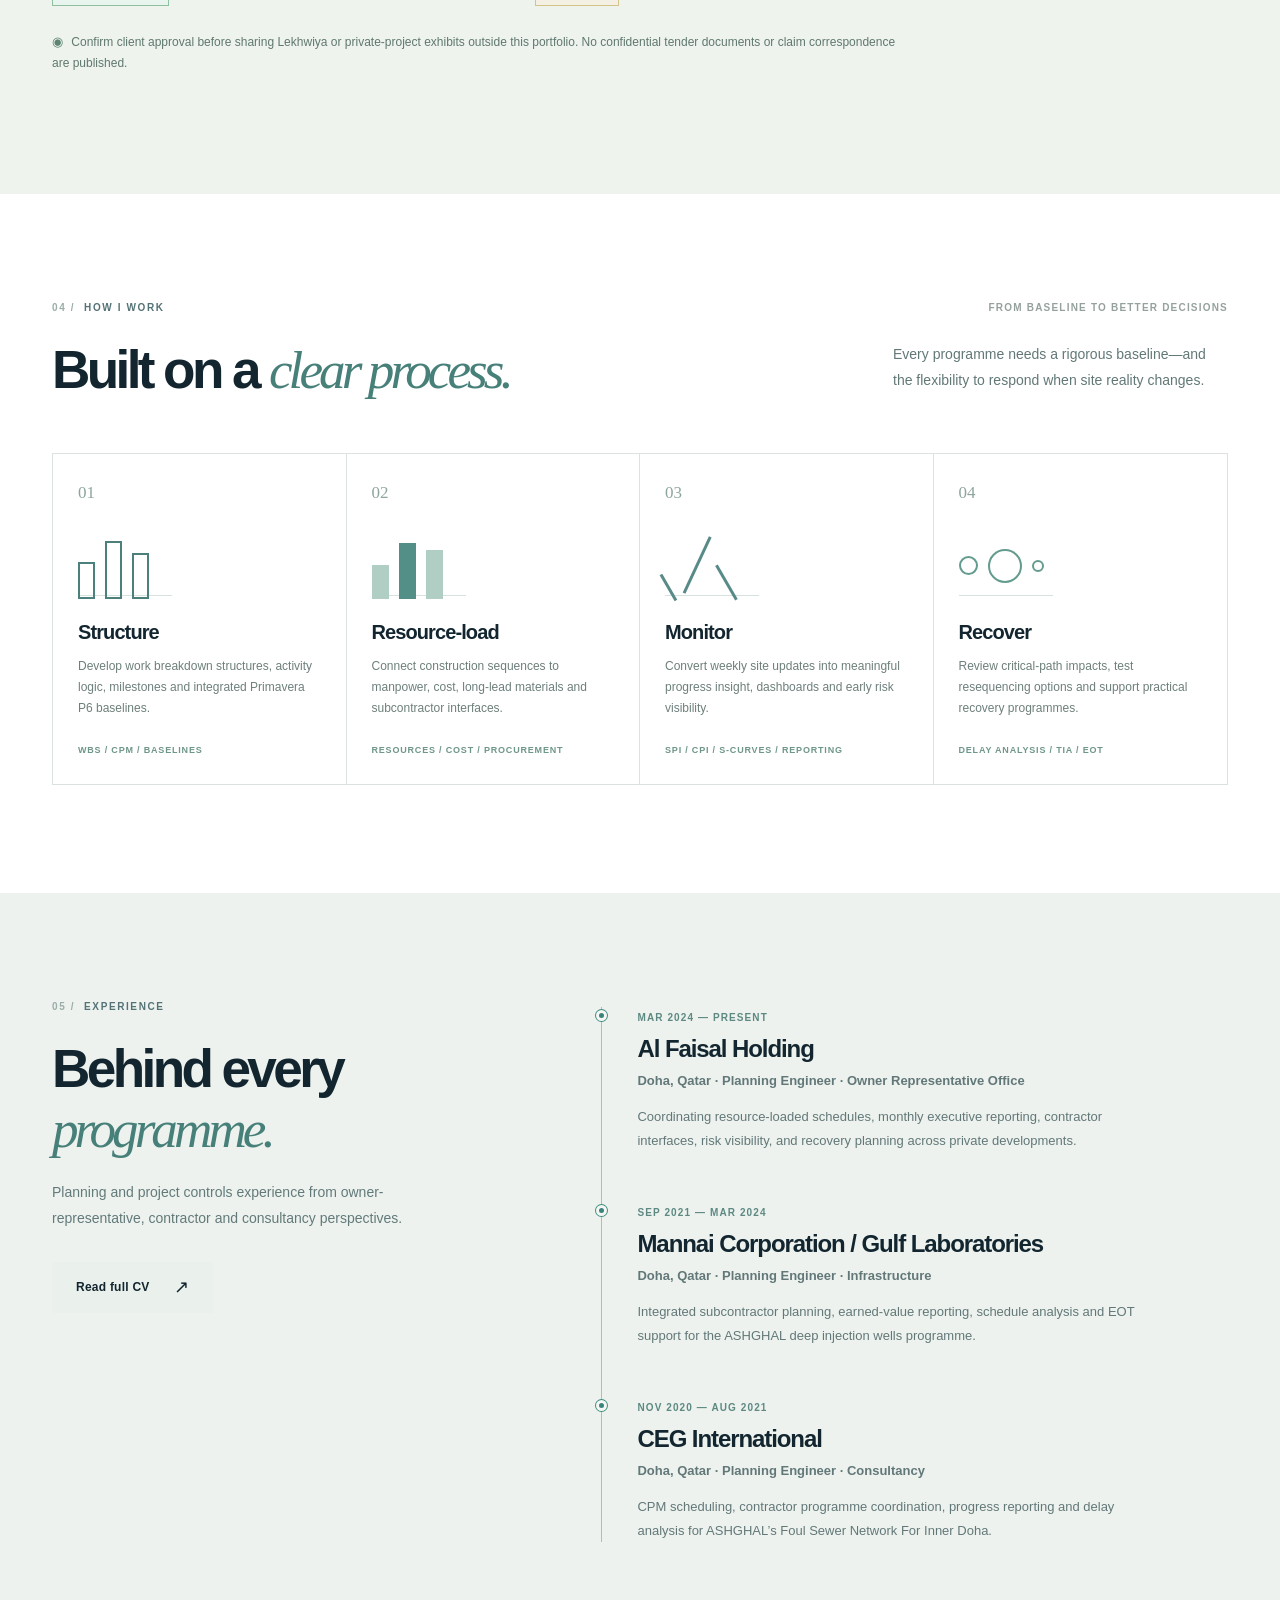
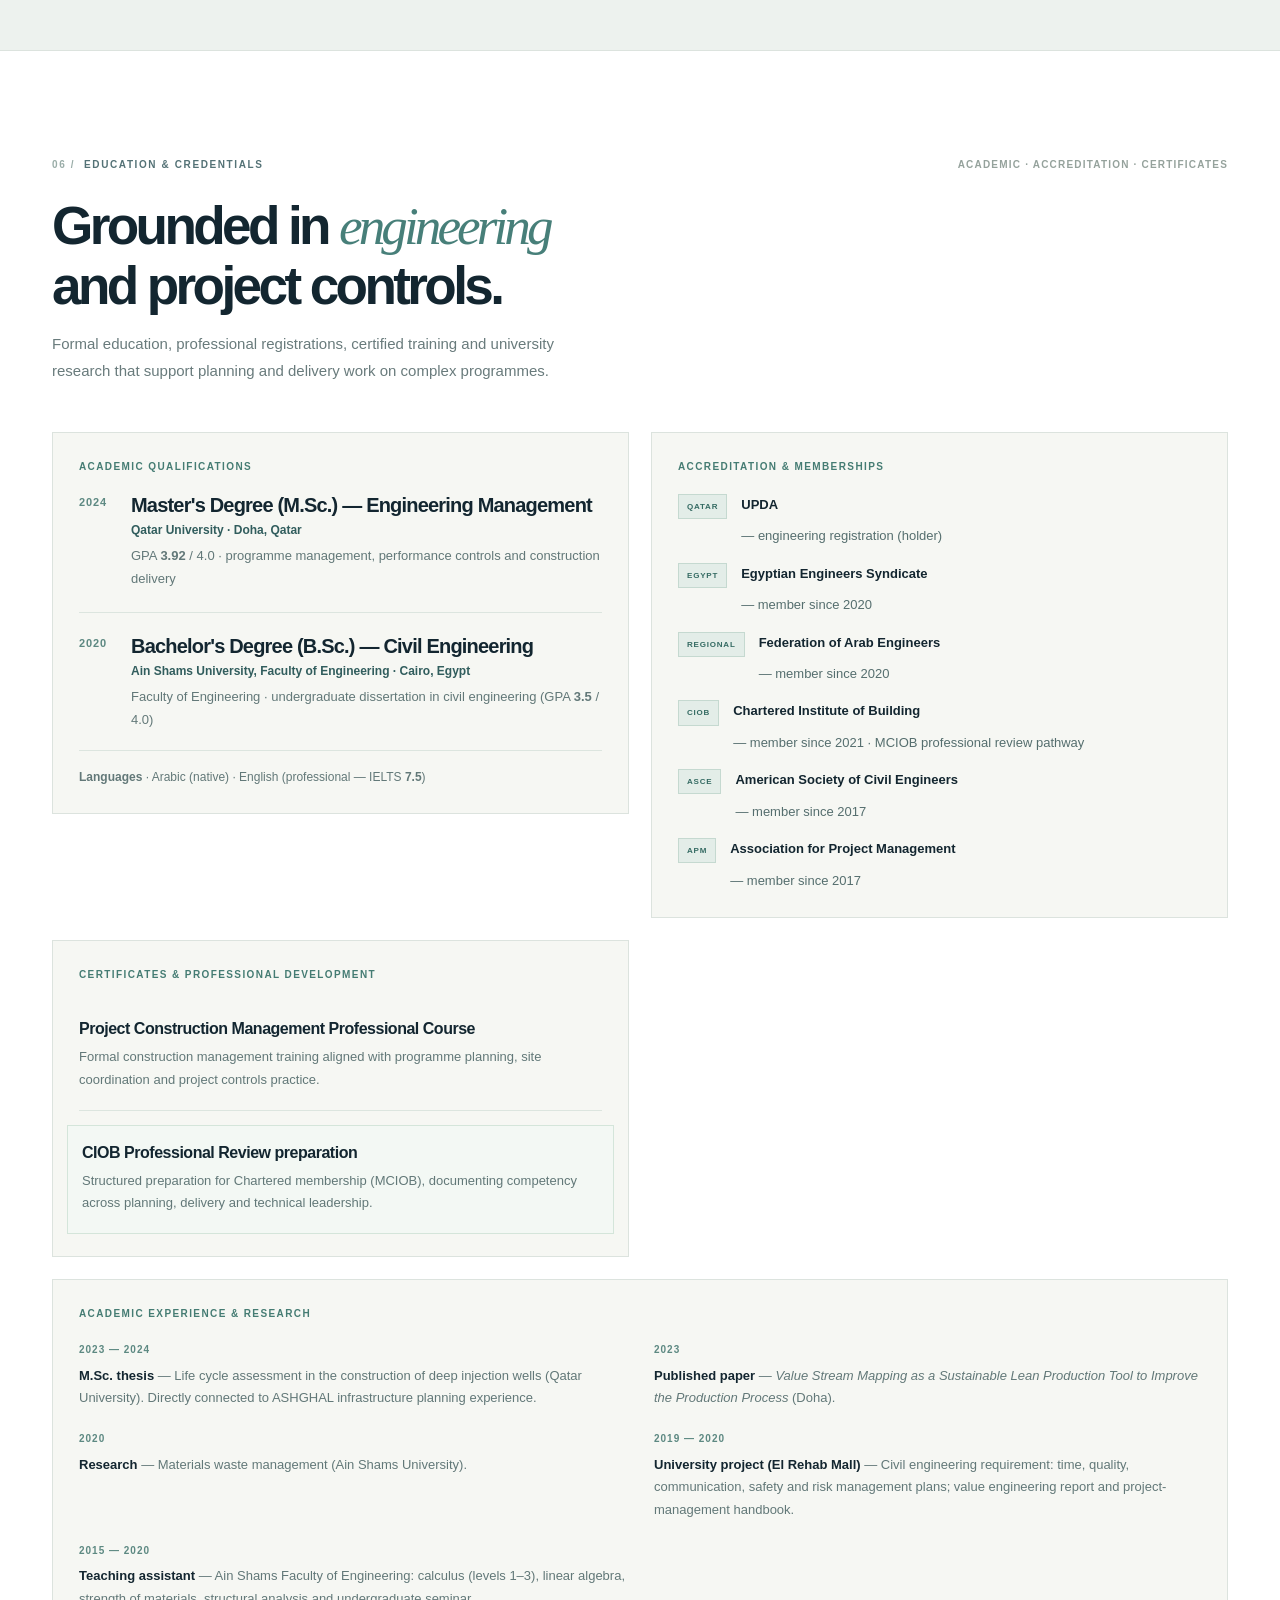
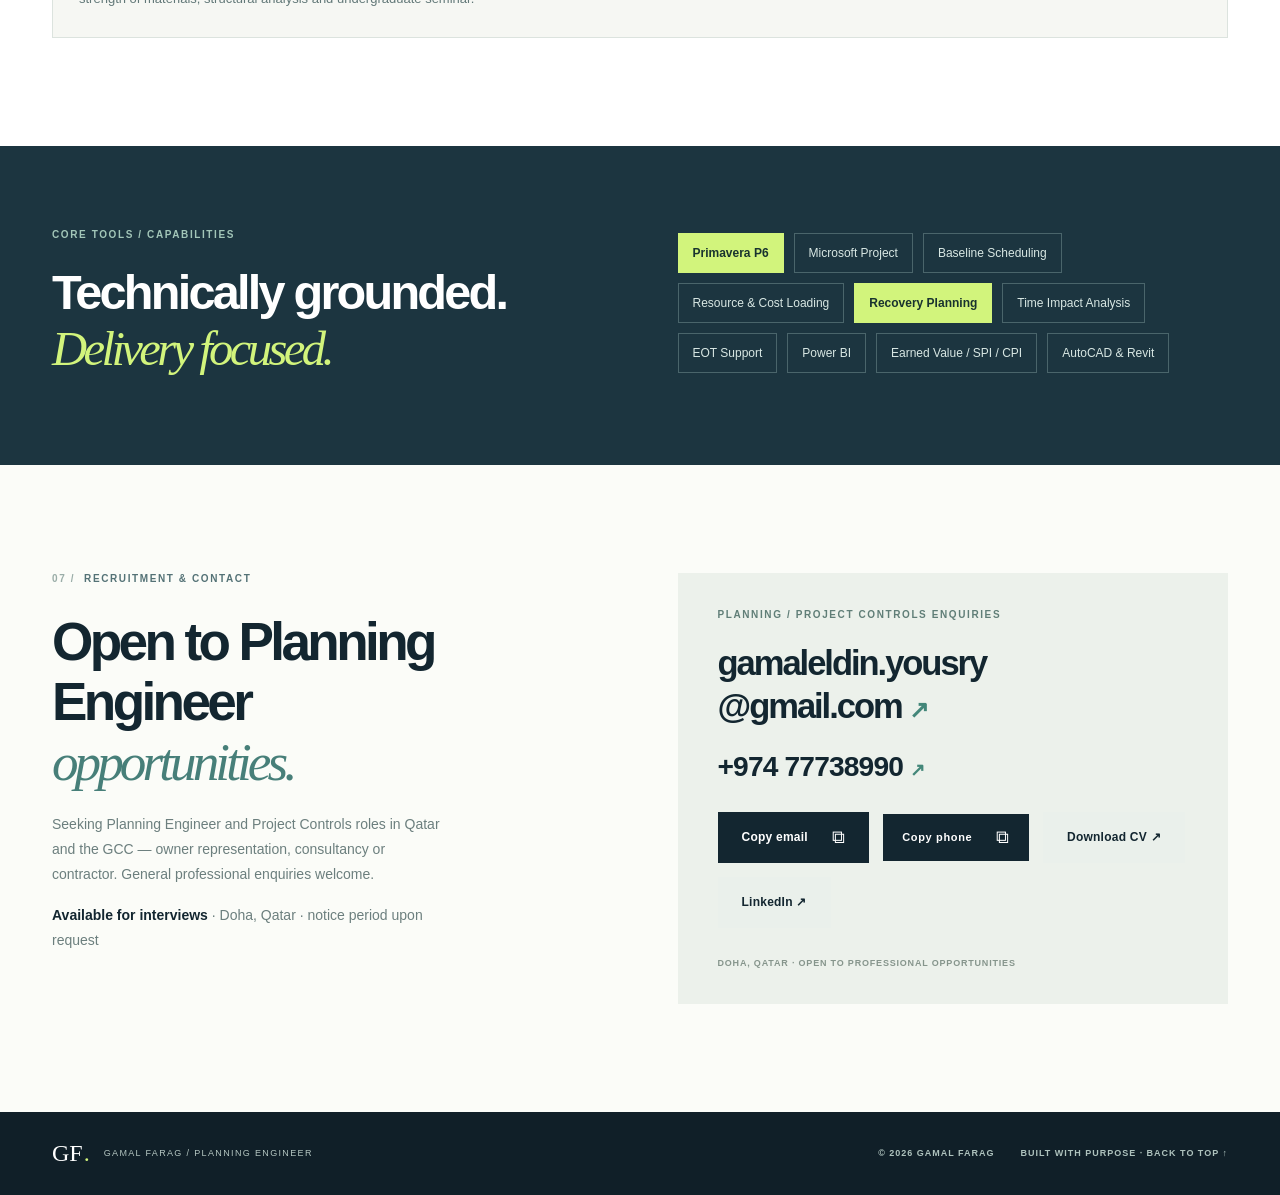
==== commit af36530f: "Polish copy and project naming; update Tower 404 cover image. Use His Highness Sheikh titles, cleare" ====
--- a/index.html
+++ b/index.html
@@ -46,7 +46,7 @@
           <div class="eyebrow hero-eyebrow"><span class="pulse-dot"></span> BASED IN DOHA, QATAR <span class="eyebrow-divider"></span> PROJECT CONTROLS</div>
           <h1 id="hero-heading">Complex projects.<br/><em>Clear direction.</em></h1>
           <p class="hero-intro">Planning Engineer and <strong>Project Controls</strong> professional specializing in Primavera P6, resource-loaded scheduling, progress analysis, recovery programmes, and multi-disciplinary delivery across <strong>Qatar and Saudi Arabia</strong>.</p>
-          <p class="hero-sub">I’m <strong>Gamal Farag</strong> — I turn complex construction scope into baselines, dashboards and recovery options that teams can act on.</p>
+          <p class="hero-sub">Welcome to my portfolio. I’m <strong>Gamal Farag</strong>, a planning engineer — here you’ll find how I help teams turn complex construction scope into baselines, dashboards, and recovery options they can act on.</p>
           <div class="hero-actions"><a class="btn btn-lime" href="#work">Signature projects <span aria-hidden="true">↗</span></a><a class="btn btn-outline" href="assets/Gamal_Farag_CV.pdf" target="_blank" rel="noopener">Download CV <span aria-hidden="true">↗</span></a><a class="btn btn-outline" href="#contact">Let's connect <span aria-hidden="true">↗</span></a></div>
           <p class="hero-caption"><span class="hero-caption-line"></span> OWNER REPRESENTATION · CONSULTANCY · CONTRACTING</p>
         </div>
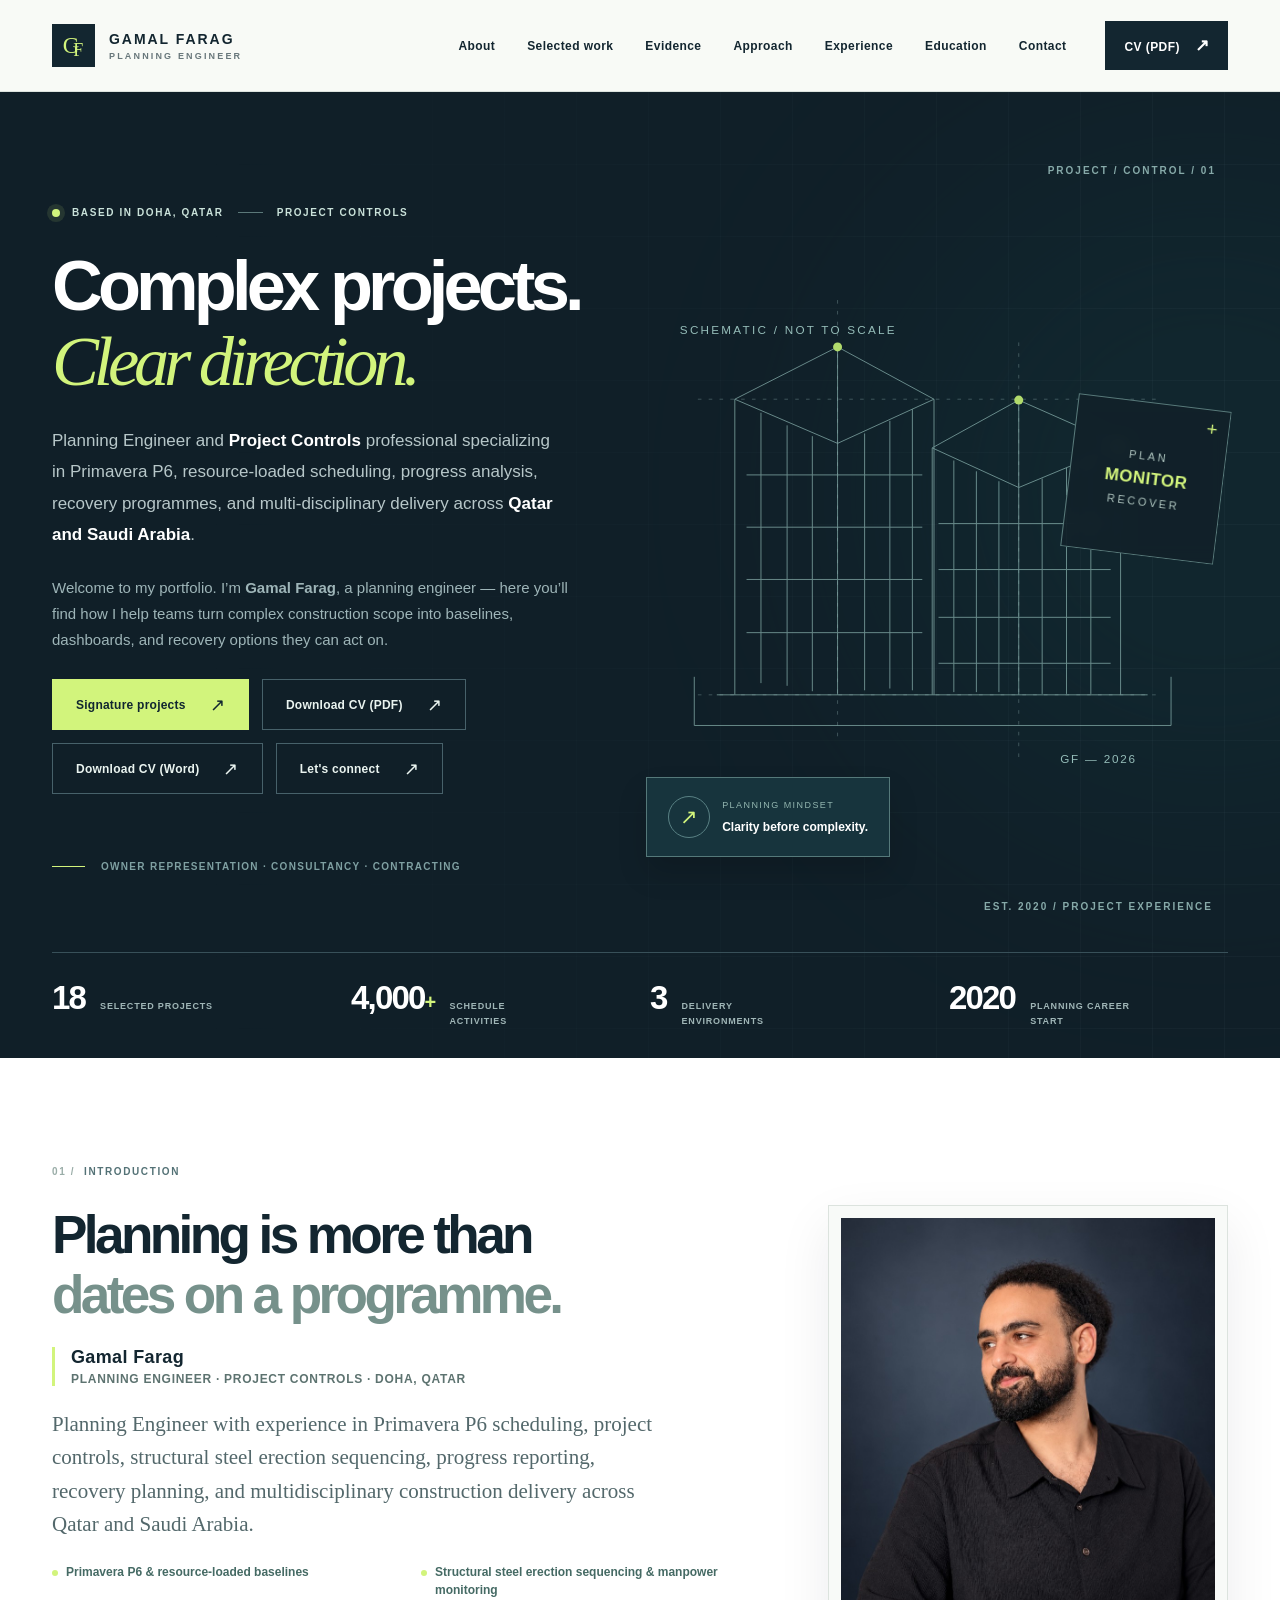
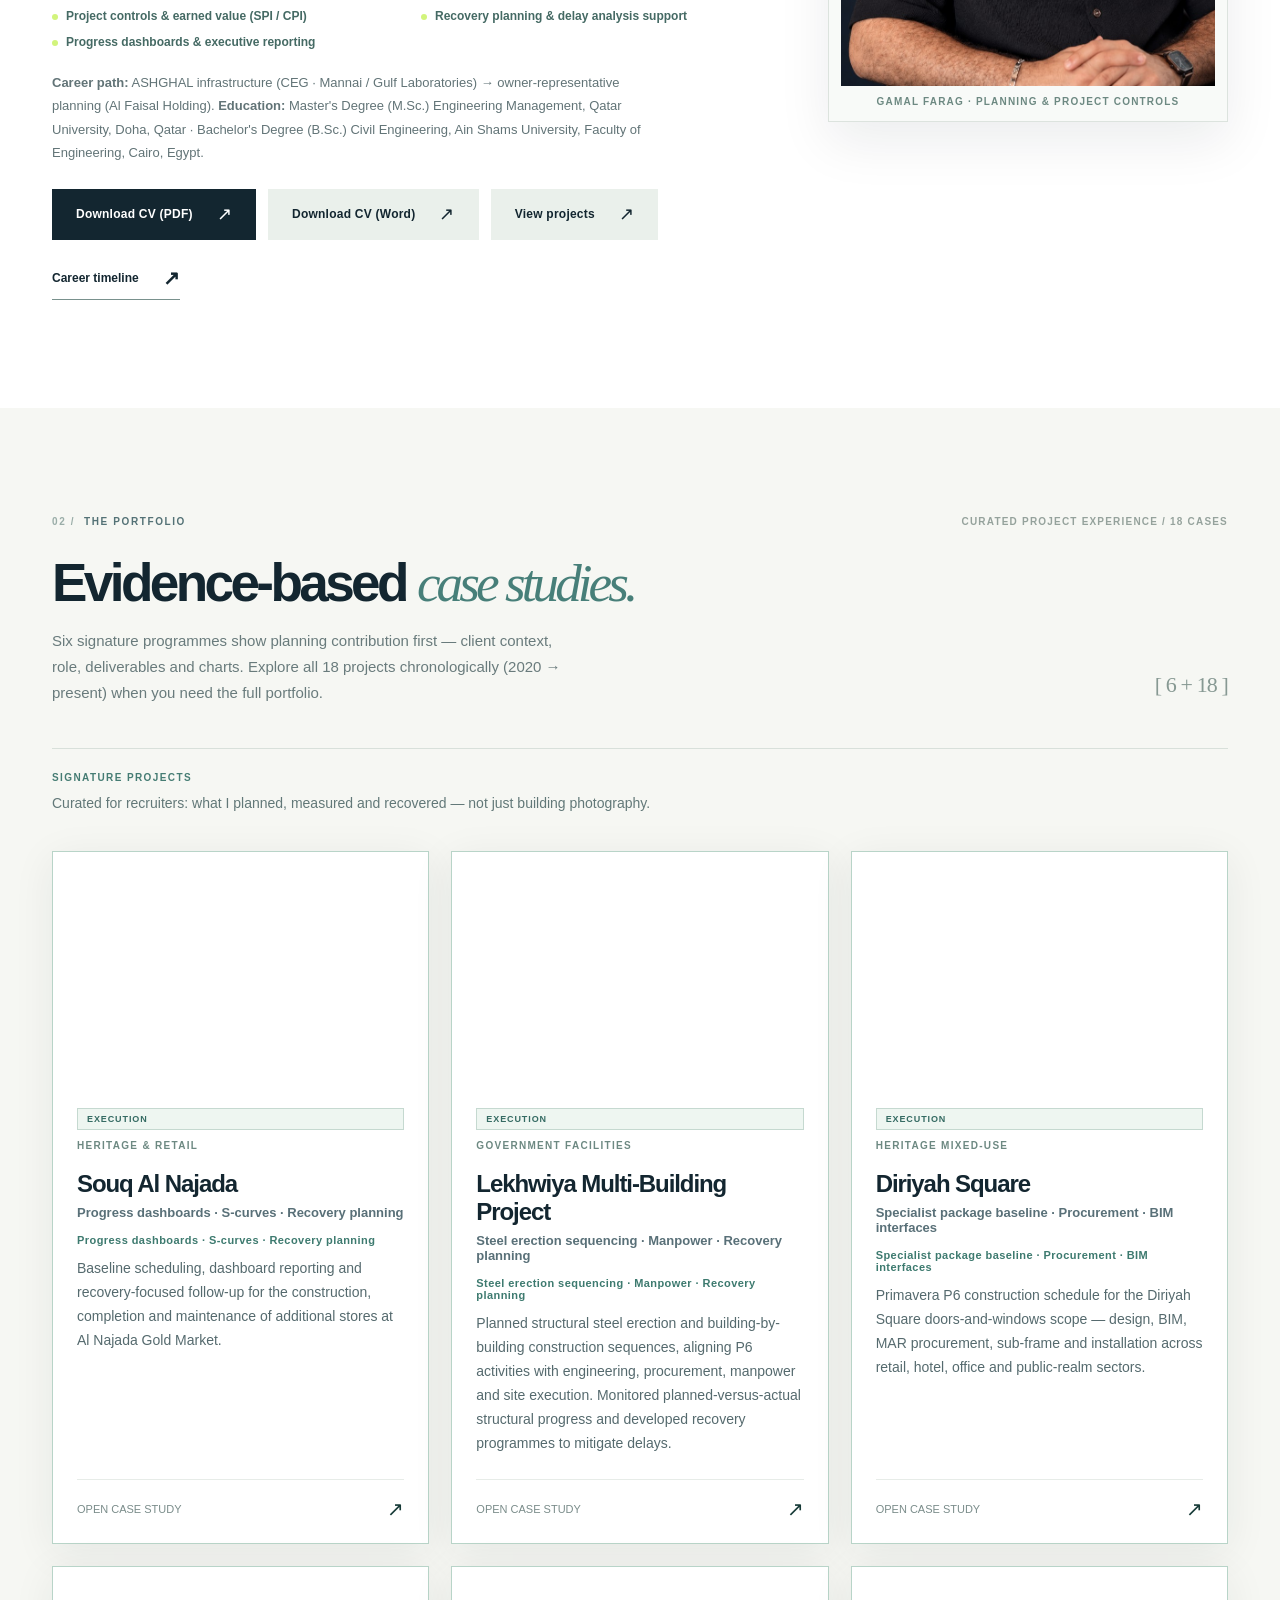
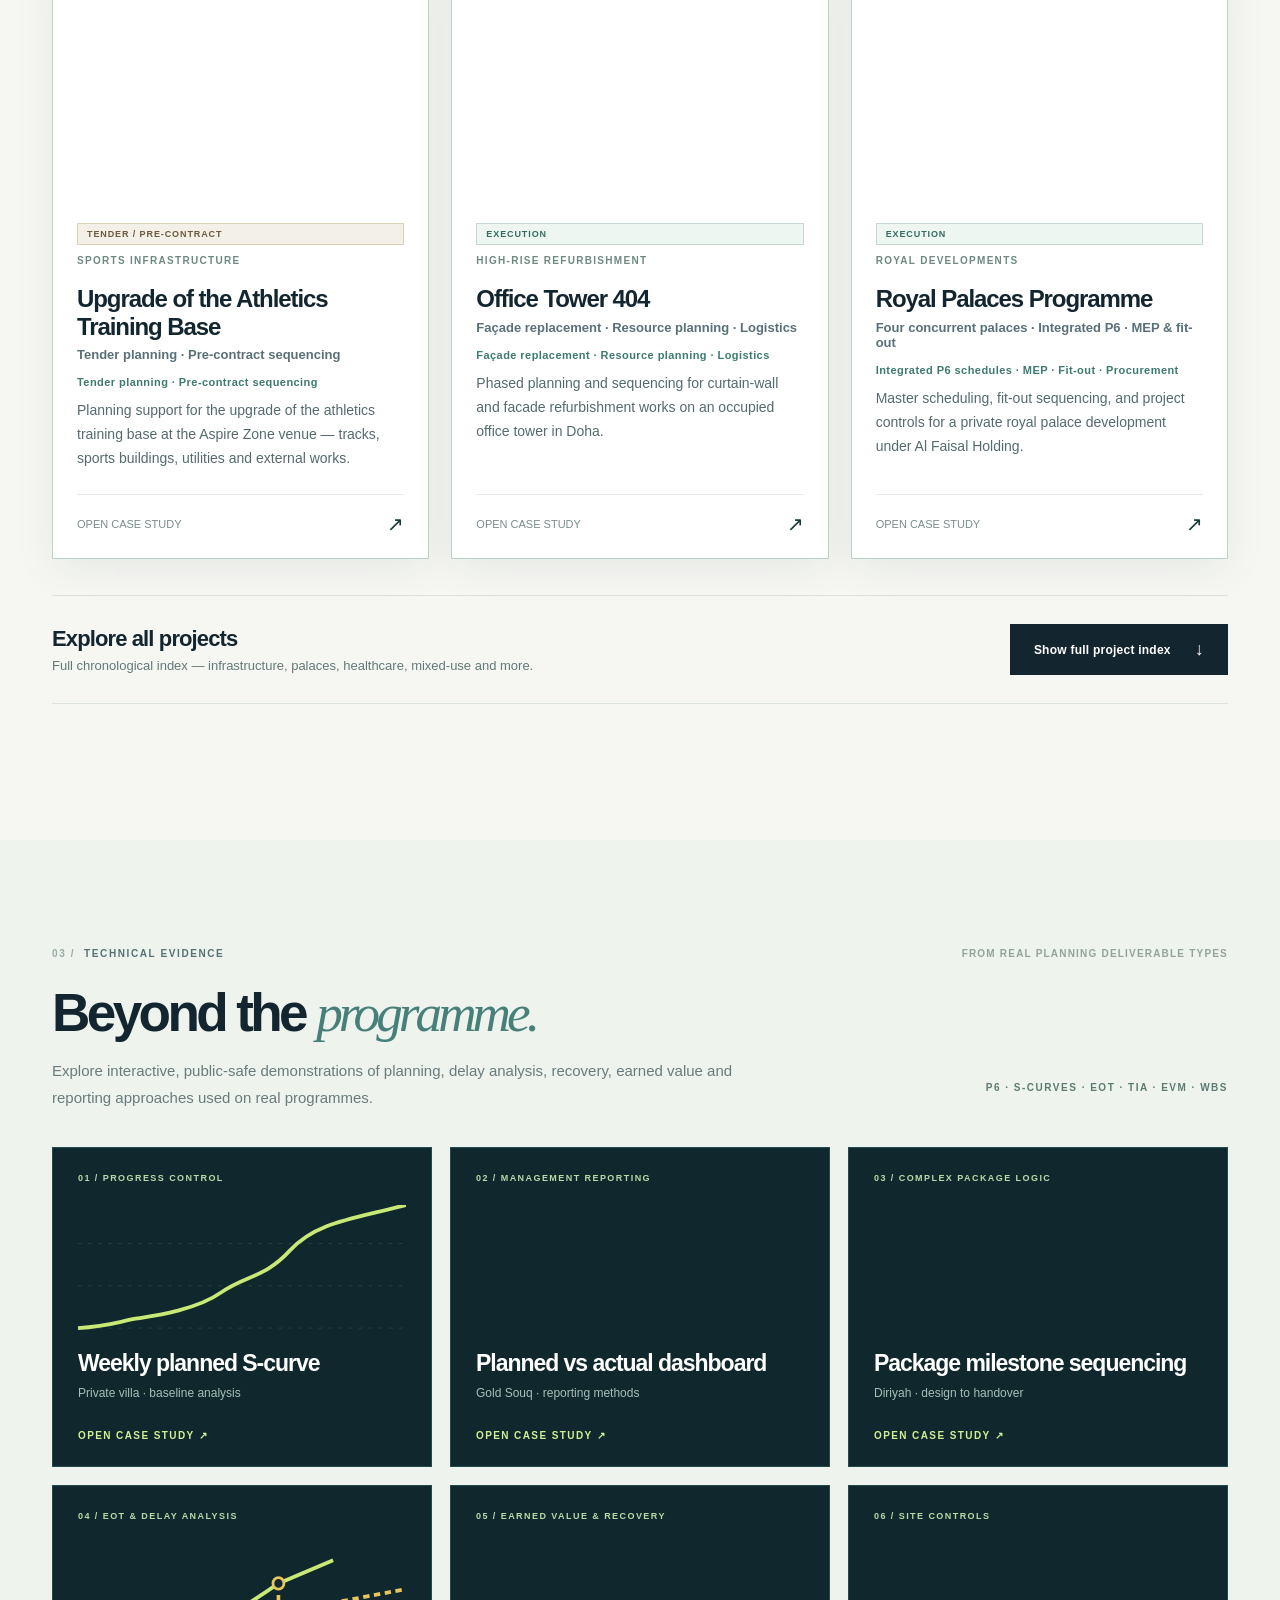
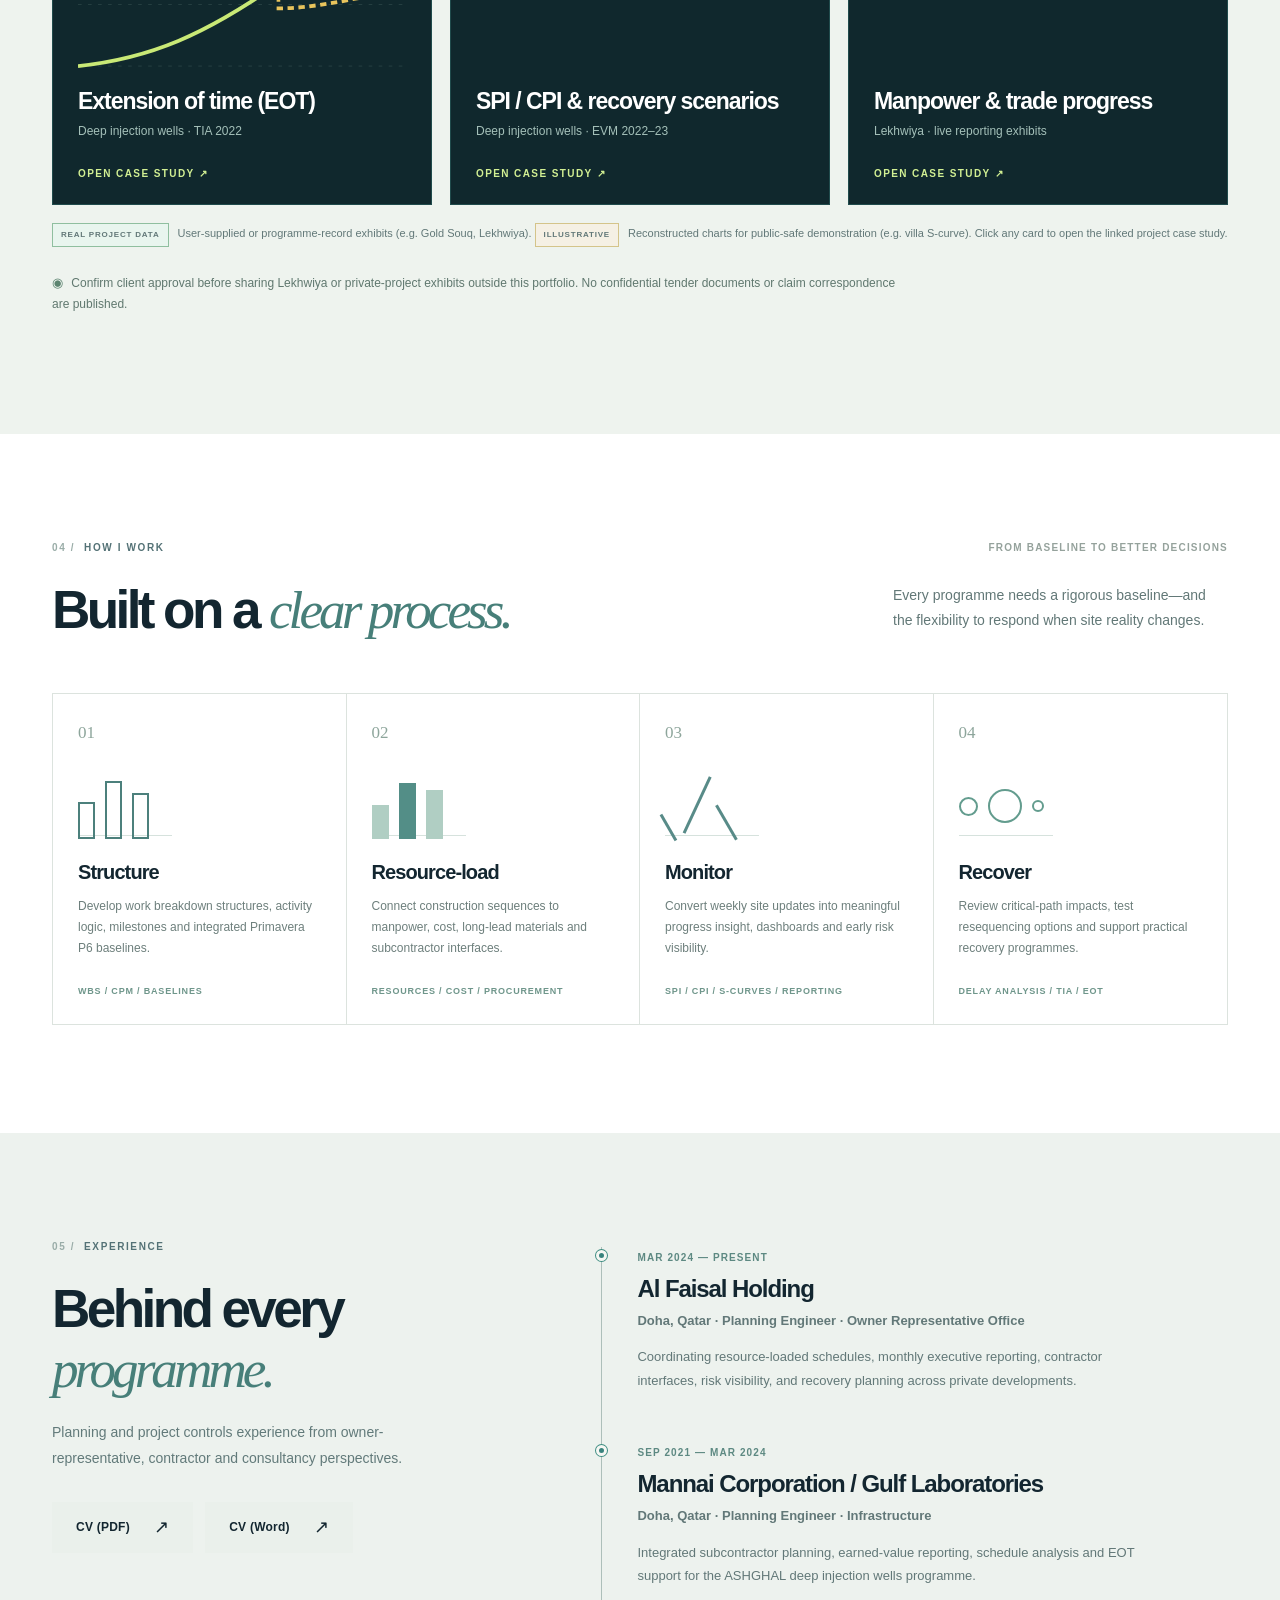
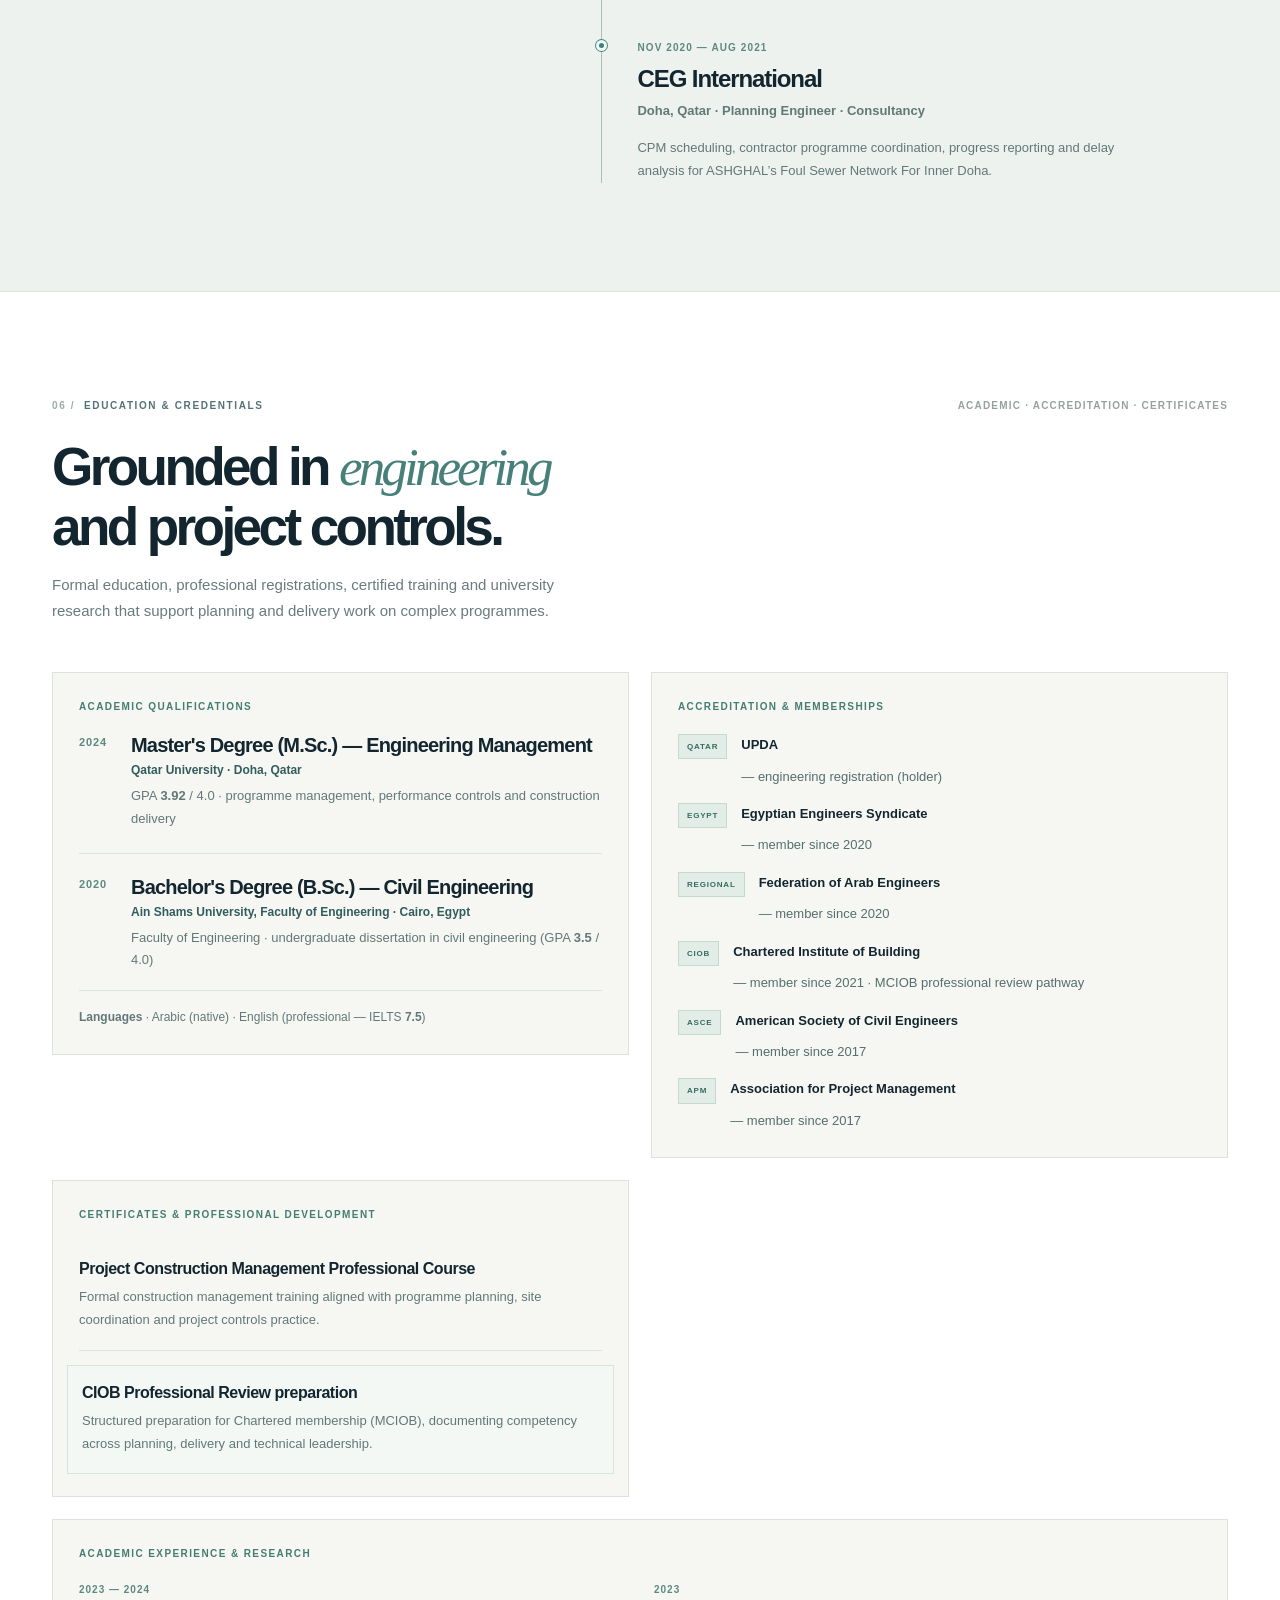
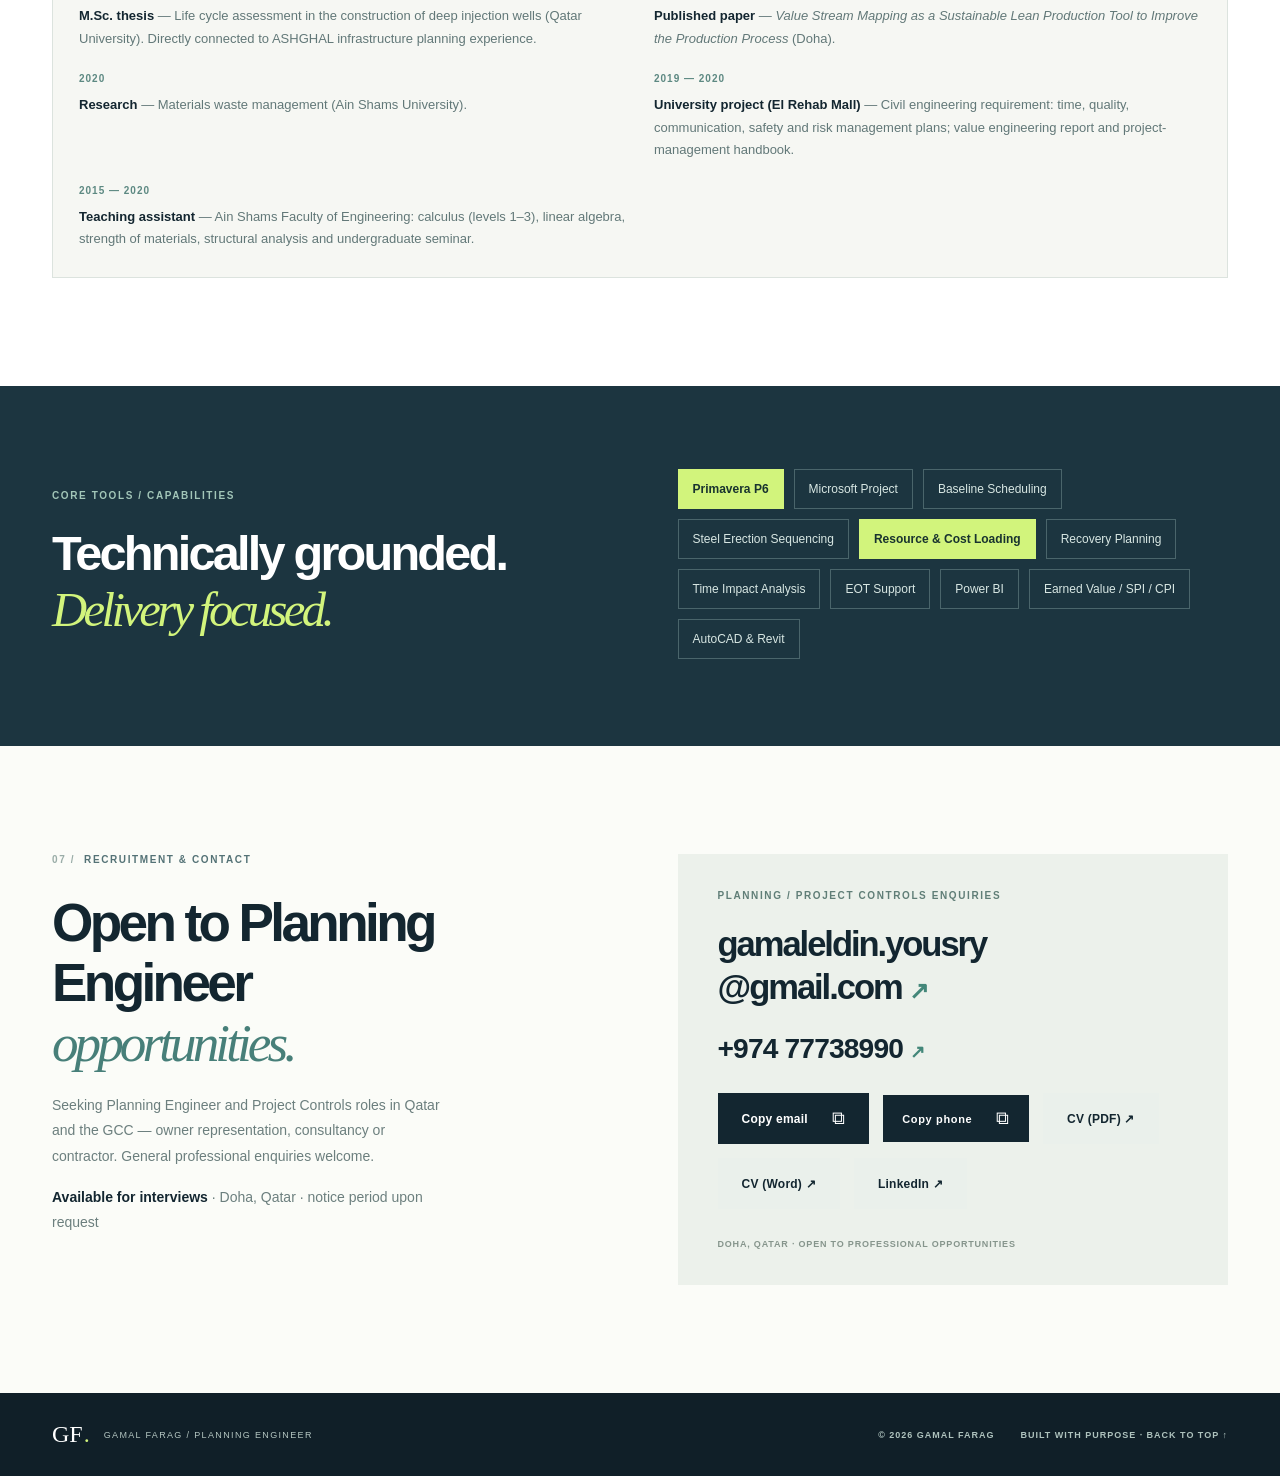
==== commit 2e94f994: "Highlight Lekhwiya steel structure planning and refresh CV downloads. Add Word and PDF CV assets, cl" ====
--- a/index.html
+++ b/index.html
@@ -12,11 +12,11 @@
   <title>Gamal Farag — Planning Engineer & Project Portfolio</title>
   <link rel="icon" type="image/svg+xml" href="assets/favicon.svg" />
   <link rel="canonical" href="https://gamaleldinyousryibrahimfarag.github.io/gamal-portfolio/"/>
-  <link rel="stylesheet" href="styles.css?v=20261108"/>
-  <script defer src="projects.js?v=20261108"></script>
-  <script defer src="project-enrichment.js?v=20261108"></script>
-  <script defer src="case-studies.js?v=20261108"></script>
-  <script defer src="app.js?v=20261108"></script>
+  <link rel="stylesheet" href="styles.css?v=20261109"/>
+  <script defer src="projects.js?v=20261109"></script>
+  <script defer src="project-enrichment.js?v=20261109"></script>
+  <script defer src="case-studies.js?v=20261109"></script>
+  <script defer src="app.js?v=20261109"></script>
 </head>
 <body>
   <a class="skip-link" href="#main">Skip to content</a>
@@ -33,7 +33,7 @@
         <a href="#experience">Experience</a>
         <a href="#credentials">Education</a>
         <a href="#contact">Contact</a>
-        <a class="nav-resume" href="assets/Gamal_Farag_CV.pdf" target="_blank" rel="noopener" aria-label="Open CV as PDF">View CV <span aria-hidden="true">↗</span></a>
+        <a class="nav-resume" href="assets/Gamal_Farag_CV.pdf" target="_blank" rel="noopener" aria-label="Open CV as PDF">CV (PDF) <span aria-hidden="true">↗</span></a>
       </nav>
       <button class="mobile-toggle" type="button" aria-label="Open menu" aria-controls="primary-nav" aria-expanded="false"><span></span><span></span><span></span></button>
     </div>
@@ -47,7 +47,7 @@
           <h1 id="hero-heading">Complex projects.<br/><em>Clear direction.</em></h1>
           <p class="hero-intro">Planning Engineer and <strong>Project Controls</strong> professional specializing in Primavera P6, resource-loaded scheduling, progress analysis, recovery programmes, and multi-disciplinary delivery across <strong>Qatar and Saudi Arabia</strong>.</p>
           <p class="hero-sub">Welcome to my portfolio. I’m <strong>Gamal Farag</strong>, a planning engineer — here you’ll find how I help teams turn complex construction scope into baselines, dashboards, and recovery options they can act on.</p>
-          <div class="hero-actions"><a class="btn btn-lime" href="#work">Signature projects <span aria-hidden="true">↗</span></a><a class="btn btn-outline" href="assets/Gamal_Farag_CV.pdf" target="_blank" rel="noopener">Download CV <span aria-hidden="true">↗</span></a><a class="btn btn-outline" href="#contact">Let's connect <span aria-hidden="true">↗</span></a></div>
+          <div class="hero-actions"><a class="btn btn-lime" href="#work">Signature projects <span aria-hidden="true">↗</span></a><a class="btn btn-outline" href="assets/Gamal_Farag_CV.pdf" target="_blank" rel="noopener">Download CV (PDF) <span aria-hidden="true">↗</span></a><a class="btn btn-outline" href="assets/Gamal_Farag_CV.docx" download>Download CV (Word) <span aria-hidden="true">↗</span></a><a class="btn btn-outline" href="#contact">Let's connect <span aria-hidden="true">↗</span></a></div>
           <p class="hero-caption"><span class="hero-caption-line"></span> OWNER REPRESENTATION · CONSULTANCY · CONTRACTING</p>
         </div>
         <div class="hero-art" aria-label="Architectural and scheduling-inspired illustration">
@@ -90,16 +90,18 @@
               <p class="intro-name">Gamal Farag</p>
               <p class="intro-title">Planning Engineer · Project Controls · Doha, Qatar</p>
             </div>
-            <p class="intro-lead">Planning Engineer with experience in Primavera P6 scheduling, project controls, progress reporting, recovery planning, and multidisciplinary construction delivery across Qatar and Saudi Arabia.</p>
+            <p class="intro-lead">Planning Engineer with experience in Primavera P6 scheduling, project controls, structural steel erection sequencing, progress reporting, recovery planning, and multidisciplinary construction delivery across Qatar and Saudi Arabia.</p>
             <ul class="intro-highlights" aria-label="Planning specialties">
               <li>Primavera P6 &amp; resource-loaded baselines</li>
+              <li>Structural steel erection sequencing &amp; manpower monitoring</li>
               <li>Project controls &amp; earned value (SPI / CPI)</li>
               <li>Recovery planning &amp; delay analysis support</li>
               <li>Progress dashboards &amp; executive reporting</li>
             </ul>
-            <p class="intro-career-note"><strong>Career path:</strong> ASHGHAL infrastructure (CEG · Mannai / Gulf Laboratories) → owner-representative planning (Al Faisal Holding). <strong>Education:</strong> M.Sc. Engineering Management, Qatar University · B.Sc. Civil Engineering, Ain Shams University, Cairo.</p>
+            <p class="intro-career-note"><strong>Career path:</strong> ASHGHAL infrastructure (CEG · Mannai / Gulf Laboratories) → owner-representative planning (Al Faisal Holding). <strong>Education:</strong> Master's Degree (M.Sc.) Engineering Management, Qatar University, Doha, Qatar · Bachelor's Degree (B.Sc.) Civil Engineering, Ain Shams University, Faculty of Engineering, Cairo, Egypt.</p>
             <div class="intro-actions">
-              <a class="btn btn-dark" href="assets/Gamal_Farag_CV.pdf" target="_blank" rel="noopener">Download CV <span aria-hidden="true">↗</span></a>
+              <a class="btn btn-dark" href="assets/Gamal_Farag_CV.pdf" target="_blank" rel="noopener">Download CV (PDF) <span aria-hidden="true">↗</span></a>
+              <a class="btn btn-quiet" href="assets/Gamal_Farag_CV.docx" download>Download CV (Word) <span aria-hidden="true">↗</span></a>
               <a class="btn btn-quiet" href="#work">View projects <span aria-hidden="true">↗</span></a>
             </div>
             <a class="text-link intro-link" href="#experience">Career timeline <span>↗</span></a>
@@ -171,7 +173,7 @@
 
     <section class="section experience-section" id="experience" aria-labelledby="experience-title">
       <div class="shell experience-layout">
-        <div class="experience-left"><div class="section-tag"><span class="tag-num">05 /</span> EXPERIENCE</div><h2 class="section-heading" id="experience-title">Behind every<br/><em>programme.</em></h2><p>Planning and project controls experience from owner-representative, contractor and consultancy perspectives.</p><a href="assets/Gamal_Farag_CV.pdf" class="btn btn-quiet" target="_blank" rel="noopener">Read full CV <span aria-hidden="true">↗</span></a></div>
+        <div class="experience-left"><div class="section-tag"><span class="tag-num">05 /</span> EXPERIENCE</div><h2 class="section-heading" id="experience-title">Behind every<br/><em>programme.</em></h2><p>Planning and project controls experience from owner-representative, contractor and consultancy perspectives.</p><div class="experience-cv-links"><a href="assets/Gamal_Farag_CV.pdf" class="btn btn-quiet" target="_blank" rel="noopener">CV (PDF) <span aria-hidden="true">↗</span></a><a href="assets/Gamal_Farag_CV.docx" class="btn btn-quiet" download>CV (Word) <span aria-hidden="true">↗</span></a></div></div>
         <div class="experience-timeline">
           <article class="timeline-item"><div class="timeline-dot"></div><span class="timeline-date">MAR 2024 — PRESENT</span><h3>Al Faisal Holding</h3><p class="timeline-role">Doha, Qatar · Planning Engineer · Owner Representative Office</p><p>Coordinating resource-loaded schedules, monthly executive reporting, contractor interfaces, risk visibility, and recovery planning across private developments.</p></article>
           <article class="timeline-item"><div class="timeline-dot"></div><span class="timeline-date">SEP 2021 — MAR 2024</span><h3>Mannai Corporation / Gulf Laboratories</h3><p class="timeline-role">Doha, Qatar · Planning Engineer · Infrastructure</p><p>Integrated subcontractor planning, earned-value reporting, schedule analysis and EOT support for the ASHGHAL deep injection wells programme.</p></article>
@@ -221,9 +223,9 @@
       </div>
     </section>
 
-    <section class="capabilities-section" aria-labelledby="capabilities-title"><div class="shell capabilities-inner"><div><div class="section-tag light-tag">CORE TOOLS / CAPABILITIES</div><h2 id="capabilities-title">Technically grounded.<br/><em>Delivery focused.</em></h2></div><div class="skills-cloud"><span>Primavera P6</span><span>Microsoft Project</span><span>Baseline Scheduling</span><span>Resource & Cost Loading</span><span>Recovery Planning</span><span>Time Impact Analysis</span><span>EOT Support</span><span>Power BI</span><span>Earned Value / SPI / CPI</span><span>AutoCAD & Revit</span></div></div></section>
-
-    <section class="section contact-section" id="contact" aria-labelledby="contact-title"><div class="shell contact-layout"><div><div class="section-tag"><span class="tag-num">07 /</span> RECRUITMENT &amp; CONTACT</div><h2 class="section-heading" id="contact-title">Open to Planning Engineer<br/><em>opportunities.</em></h2><p>Seeking Planning Engineer and Project Controls roles in Qatar and the GCC — owner representation, consultancy or contractor. General professional enquiries welcome.</p><p class="contact-availability"><strong>Available for interviews</strong> · Doha, Qatar · notice period upon request</p></div><div class="contact-panel"><span>PLANNING / PROJECT CONTROLS ENQUIRIES</span><a href="mailto:gamaleldin.yousry@gmail.com?subject=Planning%20Engineer%20%2F%20Project%20Controls%20Opportunity" class="email-link">gamaleldin.yousry<br/>@gmail.com <span aria-hidden="true">↗</span></a><a href="tel:+97477738990" class="phone-link">+974 77738990 <span aria-hidden="true">↗</span></a><div class="contact-actions"><button type="button" id="copy-email" class="btn btn-dark">Copy email <span aria-hidden="true">⧉</span></button><button type="button" id="copy-phone" class="btn btn-contact">Copy phone <span aria-hidden="true">⧉</span></button><a class="btn btn-quiet" href="assets/Gamal_Farag_CV.pdf" target="_blank" rel="noopener">Download CV ↗</a><a class="btn btn-quiet" href="https://www.linkedin.com/in/gamaleldinyousryibrahimfarag" target="_blank" rel="noopener noreferrer">LinkedIn ↗</a></div><small>DOHA, QATAR · OPEN TO PROFESSIONAL OPPORTUNITIES</small></div></div></section>
+    <section class="capabilities-section" aria-labelledby="capabilities-title"><div class="shell capabilities-inner"><div><div class="section-tag light-tag">CORE TOOLS / CAPABILITIES</div><h2 id="capabilities-title">Technically grounded.<br/><em>Delivery focused.</em></h2></div><div class="skills-cloud"><span>Primavera P6</span><span>Microsoft Project</span><span>Baseline Scheduling</span><span>Steel Erection Sequencing</span><span>Resource & Cost Loading</span><span>Recovery Planning</span><span>Time Impact Analysis</span><span>EOT Support</span><span>Power BI</span><span>Earned Value / SPI / CPI</span><span>AutoCAD & Revit</span></div></div></section>
+
+    <section class="section contact-section" id="contact" aria-labelledby="contact-title"><div class="shell contact-layout"><div><div class="section-tag"><span class="tag-num">07 /</span> RECRUITMENT &amp; CONTACT</div><h2 class="section-heading" id="contact-title">Open to Planning Engineer<br/><em>opportunities.</em></h2><p>Seeking Planning Engineer and Project Controls roles in Qatar and the GCC — owner representation, consultancy or contractor. General professional enquiries welcome.</p><p class="contact-availability"><strong>Available for interviews</strong> · Doha, Qatar · notice period upon request</p></div><div class="contact-panel"><span>PLANNING / PROJECT CONTROLS ENQUIRIES</span><a href="mailto:gamaleldin.yousry@gmail.com?subject=Planning%20Engineer%20%2F%20Project%20Controls%20Opportunity" class="email-link">gamaleldin.yousry<br/>@gmail.com <span aria-hidden="true">↗</span></a><a href="tel:+97477738990" class="phone-link">+974 77738990 <span aria-hidden="true">↗</span></a><div class="contact-actions"><button type="button" id="copy-email" class="btn btn-dark">Copy email <span aria-hidden="true">⧉</span></button><button type="button" id="copy-phone" class="btn btn-contact">Copy phone <span aria-hidden="true">⧉</span></button><a class="btn btn-quiet" href="assets/Gamal_Farag_CV.pdf" target="_blank" rel="noopener">CV (PDF) ↗</a><a class="btn btn-quiet" href="assets/Gamal_Farag_CV.docx" download>CV (Word) ↗</a><a class="btn btn-quiet" href="https://www.linkedin.com/in/gamaleldinyousryibrahimfarag" target="_blank" rel="noopener noreferrer">LinkedIn ↗</a></div><small>DOHA, QATAR · OPEN TO PROFESSIONAL OPPORTUNITIES</small></div></div></section>
   </main>
   <footer class="footer"><div class="shell footer-layout"><div class="footer-brand">GF<span>.</span> <small>GAMAL FARAG / PLANNING ENGINEER</small></div><div><span>© <span id="current-year">2026</span> GAMAL FARAG</span><span>BUILT WITH PURPOSE · <a href="#top">BACK TO TOP ↑</a></span></div></div></footer>
 
--- a/styles.css
+++ b/styles.css
@@ -9,7 +9,7 @@
 .shell{width:min(var(--shell),calc(100% - 104px));margin-inline:auto}.skip-link{position:absolute;left:15px;top:-70px;background:var(--lime);padding:12px;z-index:100}.skip-link:focus{top:15px}
 .site-header{position:relative;z-index:15;background:#f8faf6;border-bottom:1px solid var(--line)} .nav-shell{height:91px;display:flex;justify-content:space-between;align-items:center;gap:30px}.brand{display:flex;align-items:center;gap:14px;flex-shrink:0}.brand-mark{height:43px;width:43px;display:flex;align-items:center;justify-content:center;position:relative;background:var(--ink);color:var(--lime);letter-spacing:-6px;padding-right:7px;font-family:Georgia,serif;font-size:23px}.brand-mark span:last-child{transform:translate(0,5px);font-size:18px}.brand-type{display:flex;flex-direction:column;gap:4px}.brand-type strong{font-weight:800;font-size:14px;letter-spacing:.14em}.brand-type small{font-size:9px;letter-spacing:.24em;color:#68777b;font-weight:700}.nav-links{display:flex;align-items:center;gap:32px}.nav-links>a{font-size:12px;letter-spacing:.035em;font-weight:700;transition:color .2s}.nav-links>a:hover{color:var(--accent)}.nav-links .nav-resume{background:var(--ink);color:#fff;padding:14px 19px;margin-left:7px}.nav-resume span{padding-left:11px;font-size:17px}.nav-links .nav-resume:hover{background:#2c5660;color:#fff}.mobile-toggle{display:none;appearance:none;border:0;background:transparent;padding:12px}.mobile-toggle span{display:block;width:24px;height:2px;background:var(--ink);margin:5px}
 .hero{background:var(--navy);color:white;position:relative;overflow:hidden}.hero-grid{position:absolute;inset:0;pointer-events:none;background-image:linear-gradient(rgba(158,201,204,.04) 1px,transparent 1px),linear-gradient(90deg,rgba(158,201,204,.04) 1px,transparent 1px);background-size:72px 72px;mask-image:linear-gradient(90deg,transparent 15%,#000 90%)}.hero:before{content:"";position:absolute;width:680px;height:680px;border-radius:100%;background:#153f43;filter:blur(120px);opacity:.24;right:-270px;top:60px}.hero-main{position:relative;display:grid;grid-template-columns:1.07fr .93fr;min-height:627px}.hero-copy{padding:115px 0 80px;position:relative;z-index:2}.eyebrow{display:flex;align-items:center;gap:12px;font-size:10px;letter-spacing:.16em;font-weight:800}.hero-eyebrow{color:#cae2da}.pulse-dot{display:inline-block;width:8px;height:8px;background:var(--lime);border-radius:50%;box-shadow:0 0 0 5px rgba(208,244,124,.11)}.eyebrow-divider{width:25px;height:1px;background:#5b7879;margin:0 2px}.hero h1{font-size:clamp(55px,5.5vw,86px);line-height:1.065;letter-spacing:-.069em;font-weight:700;margin:31px 0 26px;white-space:nowrap}.hero h1 em,.section-heading em,.capabilities-inner h2 em{font-family:Georgia,'Times New Roman',serif;font-weight:400;color:var(--lime);letter-spacing:-.074em}.hero-intro{font-size:17px;line-height:1.85;color:#b7c7c9;max-width:510px;margin:0 0 32px}.hero-intro strong{color:#fff;font-weight:700}.hero-actions{display:flex;gap:13px;flex-wrap:wrap}.btn{display:inline-flex;align-items:center;justify-content:center;gap:24px;font-size:12px;letter-spacing:.02em;font-weight:800;min-height:51px;padding:0 23px;border:1px solid transparent;transition:background .22s,transform .22s,border-color .22s;white-space:nowrap}.btn:hover{transform:translateY(-3px)}.btn span{font-size:18px;font-weight:400}.btn-lime{background:var(--lime);color:#112630}.btn-lime:hover{background:#ecffac}.btn-outline{border-color:#47616a;color:#eaf4f0}.btn-outline:hover{border-color:#cde6d8;background:rgba(255,255,255,.08)}.btn-dark{background:var(--ink);color:#fff}.btn-quiet{background:#eaf0eb;color:var(--ink)}.hero-caption{margin:67px 0 0;color:#7fa0a2;font-size:10px;letter-spacing:.13em;font-weight:700;display:flex;align-items:center;gap:16px}.hero-caption-line{width:33px;background:var(--lime);height:1px}.hero-art{position:relative;min-width:0;display:flex;align-items:center;justify-content:center;overflow:visible}.architecture{width:111%;max-width:none;margin:20px 0 0 -30px;opacity:.87;filter:drop-shadow(0 10px 16px rgba(0,0,0,.06))}.art-top-label,.art-bottom-label{position:absolute;font-weight:700;color:#87aaa9;letter-spacing:.2em;font-size:10px}.art-top-label{top:73px;right:12px}.art-bottom-label{bottom:40px;right:15px}.art-stamp{position:absolute;top:36%;right:1%;border:1px solid #597b7b;background:rgba(16,31,40,.82);backdrop-filter:blur(8px);width:154px;height:154px;display:flex;flex-direction:column;justify-content:center;align-items:center;transform:rotate(7deg)}.art-stamp .stamp-plus{position:absolute;top:8px;right:11px;font-size:19px;color:var(--lime)}.art-stamp small{font-size:11px;letter-spacing:.24em;color:#afc5bf}.art-stamp strong{font-size:17px;letter-spacing:.025em;color:var(--lime);margin:7px 0}.floating-note{position:absolute;bottom:95px;left:-35px;border:1px solid #55797a;background:#17343d;padding:18px 21px;display:flex;align-items:center;gap:12px;box-shadow:0 16px 30px rgba(0,0,0,.14)}.note-icon{width:42px;height:42px;display:grid;place-items:center;border:1px solid #598184;border-radius:50%;font-size:21px;color:var(--lime)}.floating-note small{display:block;color:#93b6b0;letter-spacing:.16em;font-size:9px;margin-bottom:7px}.floating-note strong{font-size:12px;color:#fff}.hero-stats{border-top:1px solid #385059;position:relative;display:grid;grid-template-columns:repeat(4,1fr);padding:26px 0 30px;gap:20px}.hero-stats>div{display:flex;align-items:baseline;gap:15px}.hero-stats strong{font-size:33px;line-height:1.15;letter-spacing:-.055em;font-weight:600}.hero-stats .stat-plus{font-size:20px;color:var(--lime)}.hero-stats>div>span{font-size:9px;color:#a0b6b7;letter-spacing:.09em;font-weight:700;line-height:1.6;max-width:115px}
-.section{padding:108px 0}.section-tag{display:flex;gap:9px;align-items:center;font-size:10px;color:#547276;font-weight:800;letter-spacing:.16em;white-space:nowrap}.tag-num{color:#9aada8}.section-heading{font-size:clamp(42px,4.15vw,67px);font-weight:650;letter-spacing:-.068em;line-height:1.13;margin:0}.section-heading span{color:#76918b}.section-heading em{color:var(--accent)}.intro-section{background:#fff}.intro-section-tag{margin-bottom:28px}.intro-about-grid{display:grid;grid-template-columns:1.15fr minmax(280px,400px);gap:48px 56px;align-items:start}.intro-copy .section-heading{margin-bottom:22px}.intro-profile-card{border-left:3px solid var(--lime);padding:0 0 0 16px;margin:0 0 22px}.intro-name{font-size:18px;font-weight:800;letter-spacing:.02em;margin:0 0 4px}.intro-title{font-size:12px;font-weight:700;color:#5d7370;letter-spacing:.06em;margin:0;text-transform:uppercase}.intro-lead{font-family:Georgia,serif;font-size:21px;line-height:1.58;color:#53686b;margin:0 0 22px;max-width:620px}.intro-highlights{list-style:none;margin:0 0 20px;padding:0;display:grid;grid-template-columns:1fr 1fr;gap:8px 18px}.intro-highlights li{font-size:12px;font-weight:700;color:#456a64;padding-left:14px;position:relative;line-height:1.5}.intro-highlights li::before{content:"";position:absolute;left:0;top:.55em;width:6px;height:6px;background:var(--lime);border-radius:50%}.intro-career-note{font-size:13px;line-height:1.8;color:#627477;margin:0 0 24px;max-width:620px}.intro-actions{display:flex;flex-wrap:wrap;gap:12px;margin-bottom:22px}.intro-link{margin-top:4px}.intro-portrait-card{margin:0;width:100%;max-width:400px;justify-self:end;border:1px solid var(--line);background:#f8faf8;padding:12px 12px 14px;box-shadow:0 20px 50px rgba(16,31,40,.08)}.intro-portrait-card img{display:block;width:100%;height:auto;aspect-ratio:4/5;object-fit:cover;object-position:center top}.intro-portrait-card figcaption{margin-top:10px;font-size:10px;letter-spacing:.12em;font-weight:800;color:#6d8982;text-align:center;text-transform:uppercase}.text-link{font-weight:800;font-size:12px;display:inline-flex;align-items:center;gap:24px;border-bottom:1px solid #79918d;padding:0 0 9px}.text-link span{font-size:20px}.text-link:hover{color:var(--accent)}
+.section{padding:108px 0}.section-tag{display:flex;gap:9px;align-items:center;font-size:10px;color:#547276;font-weight:800;letter-spacing:.16em;white-space:nowrap}.tag-num{color:#9aada8}.section-heading{font-size:clamp(42px,4.15vw,67px);font-weight:650;letter-spacing:-.068em;line-height:1.13;margin:0}.section-heading span{color:#76918b}.section-heading em{color:var(--accent)}.intro-section{background:#fff}.intro-section-tag{margin-bottom:28px}.intro-about-grid{display:grid;grid-template-columns:1.15fr minmax(280px,400px);gap:48px 56px;align-items:start}.intro-copy .section-heading{margin-bottom:22px}.intro-profile-card{border-left:3px solid var(--lime);padding:0 0 0 16px;margin:0 0 22px}.intro-name{font-size:18px;font-weight:800;letter-spacing:.02em;margin:0 0 4px}.intro-title{font-size:12px;font-weight:700;color:#5d7370;letter-spacing:.06em;margin:0;text-transform:uppercase}.intro-lead{font-family:Georgia,serif;font-size:21px;line-height:1.58;color:#53686b;margin:0 0 22px;max-width:620px}.intro-highlights{list-style:none;margin:0 0 20px;padding:0;display:grid;grid-template-columns:1fr 1fr;gap:8px 18px}.intro-highlights li{font-size:12px;font-weight:700;color:#456a64;padding-left:14px;position:relative;line-height:1.5}.intro-highlights li::before{content:"";position:absolute;left:0;top:.55em;width:6px;height:6px;background:var(--lime);border-radius:50%}.intro-career-note{font-size:13px;line-height:1.8;color:#627477;margin:0 0 24px;max-width:620px}.intro-actions{display:flex;flex-wrap:wrap;gap:12px;margin-bottom:22px}.experience-cv-links{display:flex;flex-wrap:wrap;gap:12px;margin-top:8px}.intro-link{margin-top:4px}.intro-portrait-card{margin:0;width:100%;max-width:400px;justify-self:end;border:1px solid var(--line);background:#f8faf8;padding:12px 12px 14px;box-shadow:0 20px 50px rgba(16,31,40,.08)}.intro-portrait-card img{display:block;width:100%;height:auto;aspect-ratio:4/5;object-fit:cover;object-position:center top}.intro-portrait-card figcaption{margin-top:10px;font-size:10px;letter-spacing:.12em;font-weight:800;color:#6d8982;text-align:center;text-transform:uppercase}.text-link{font-weight:800;font-size:12px;display:inline-flex;align-items:center;gap:24px;border-bottom:1px solid #79918d;padding:0 0 9px}.text-link span{font-size:20px}.text-link:hover{color:var(--accent)}
 .work-section{background:var(--paper)}.section-topline{display:flex;align-items:center;justify-content:space-between}.section-side-note{font-size:10px;color:#95a29c;letter-spacing:.12em;font-weight:700}.work-header{display:flex;justify-content:space-between;align-items:end;margin:26px 0 42px}.section-subtitle{max-width:520px;line-height:1.75;font-size:15px;color:#697b7c;margin:15px 0 0}.work-number{font-family:Georgia,serif;font-size:22px;color:#879993;letter-spacing:-.04em;padding-bottom:8px}.filter-toolbar{display:flex;justify-content:space-between;gap:20px;align-items:center;border-top:1px solid #d8e0da;padding:22px 0 20px}.filter-list{display:flex;gap:7px;align-items:center;flex-wrap:wrap}.filter-btn{color:#50676b;border:1px solid #dbe3df;background:transparent;padding:11px 16px;font-size:11px;font-weight:800;transition:background .2s,color .2s,border-color .2s}.filter-btn:hover{background:#e9efeb}.filter-btn.active{background:var(--ink);border-color:var(--ink);color:#fff}.filter-btn span{opacity:.65;margin-left:5px}.search-box{height:39px;min-width:205px;background:#fff;border:1px solid #dbe3df;display:flex;align-items:center;padding:0 11px}.search-box:focus-within{border-color:#59988e}.search-icon{font-size:25px;line-height:1;color:#7a8e8e;margin-right:8px;transform:translateY(-2px)}.search-box input{border:0;outline:none!important;width:170px;min-width:0;font-size:12px;background:transparent;color:var(--ink)}.search-box input::placeholder{color:#929f9e}.results-info{display:flex;align-items:center;justify-content:space-between;color:#869791;letter-spacing:.08em;font-size:10px;font-weight:800;margin:0 0 18px}.project-grid{display:grid;grid-template-columns:repeat(3,minmax(0,1fr));gap:22px}.project-card{position:relative;background:#fff;box-shadow:0 1px 2px rgba(0,0,0,.03);border:1px solid #e0e6e1;min-width:0;overflow:hidden;animation:rise-in .45s var(--ease) both}.project-card:hover{box-shadow:var(--shadow);transform:translateY(-5px);border-color:#c4d8ce;transition:box-shadow .27s,transform .27s,border-color .27s}.project-button{width:100%;height:100%;border:none;background:none;color:inherit;display:flex;flex-direction:column;padding:0;text-align:left}.project-cover{position:relative;height:216px;overflow:hidden;display:block;background:#263d42;isolation:isolate}.cover-grid{position:absolute;inset:0;background-size:38px 38px;background-image:linear-gradient(rgba(238,255,242,.075) 1px,transparent 1px),linear-gradient(90deg,rgba(238,255,242,.075) 1px,transparent 1px)}.cover-illustration{position:absolute;inset:0;display:block}.cover-illustration svg{width:100%;height:100%;opacity:.83}.cover-photo{position:absolute;inset:0;display:block}.cover-photo img{width:100%;height:100%;object-fit:cover;display:block;filter:saturate(.95) contrast(1.02)}.project-cover::after{content:"";position:absolute;inset:0;pointer-events:none;background:linear-gradient(0deg,rgba(0,0,0,.13),transparent 65%)}.cover-tag{position:absolute;z-index:2;top:18px;left:19px;border:1px solid rgba(255,255,255,.46);padding:8px 10px;color:#e9fff0;font-size:9px;letter-spacing:.09em;font-weight:800;background:rgba(10,35,35,.12)}.cover-number{position:absolute;z-index:2;bottom:10px;right:17px;color:rgba(255,255,255,.28);font-weight:700;font-size:65px;letter-spacing:-.07em}.project-card-body{padding:24px 24px 22px;flex:1;display:flex;flex-direction:column;width:100%;min-height:248px}.project-sector{color:#6d8982;letter-spacing:.13em;font-weight:800;font-size:10px;text-transform:uppercase}.project-card h3{font-size:24px;line-height:1.15;letter-spacing:-.045em;margin:11px 0 7px;font-weight:750}.project-subtitle{margin:0 0 14px;color:#597078;font-size:12px;font-weight:700}.project-description{margin:0 0 24px;color:#556a6e;line-height:1.72;font-size:14px;flex:1}
 .project-subtitle{font-size:13px}
 .project-card-body .project-sector{margin-bottom:8px}.project-bottom{display:flex;justify-content:space-between;align-items:center;border-top:1px solid #e7ece8;padding-top:17px;color:#7a8c8a;font-size:11px}.project-bottom span:last-child{font-size:20px;color:#163a37;transition:transform .2s}.project-card:hover .project-bottom span:last-child{transform:translate(3px,-3px)}.project-cover[data-kind="heritage"]{background:linear-gradient(140deg,#54696c,#1d4246)}.project-cover[data-kind="government"]{background:linear-gradient(130deg,#3a565f,#162e3a)}.project-cover[data-kind="royal"]{background:linear-gradient(135deg,#50675e,#183c39)}.project-cover[data-kind="sports"]{background:linear-gradient(135deg,#567c73,#244f53)}.project-cover[data-kind="community"]{background:linear-gradient(135deg,#748477,#38565e)}.project-cover[data-kind="tower"]{background:linear-gradient(140deg,#556a79,#263a58)}.project-cover[data-kind="diriyah"]{background:linear-gradient(140deg,#76695d,#4b5b55)}.project-cover[data-kind="water"]{background:linear-gradient(140deg,#3b7780,#254657)}.project-cover[data-kind="tunnel"]{background:linear-gradient(140deg,#466571,#172c3a)}.project-cover[data-kind="health"]{background:linear-gradient(140deg,#618784,#2a5957)}.project-cover[data-kind="residential"]{background:linear-gradient(140deg,#6a746c,#364a48)}.empty-state{text-align:center;background:#fff;padding:70px 15px;border:1px dashed #b5c7bf}.empty-state h3{font-size:26px;letter-spacing:-.04em}.empty-state p{color:#62797a}.empty-state .btn{margin-top:10px}.portfolio-footnote{margin:28px 0 0;color:#7d8987;font-size:11px;line-height:1.7;max-width:950px}.portfolio-footnote>span{color:#659b7b;margin-right:10px}
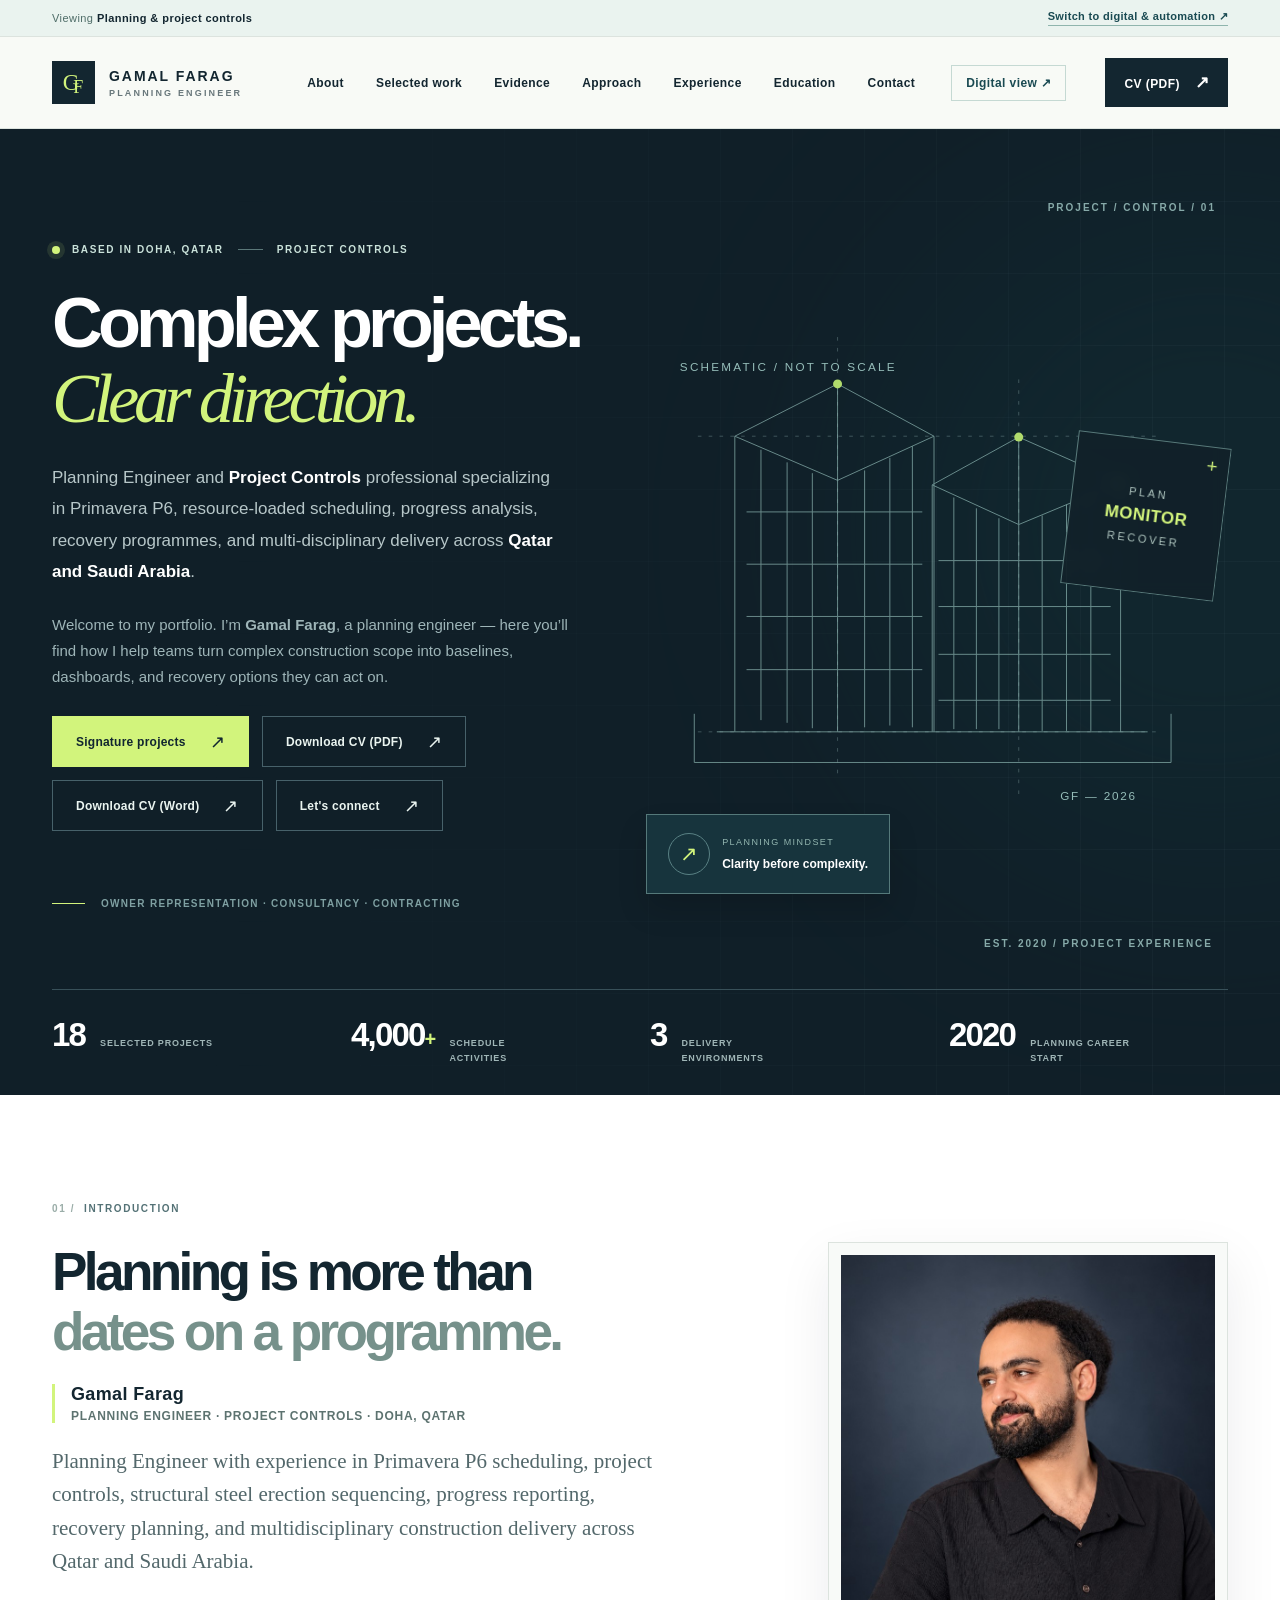
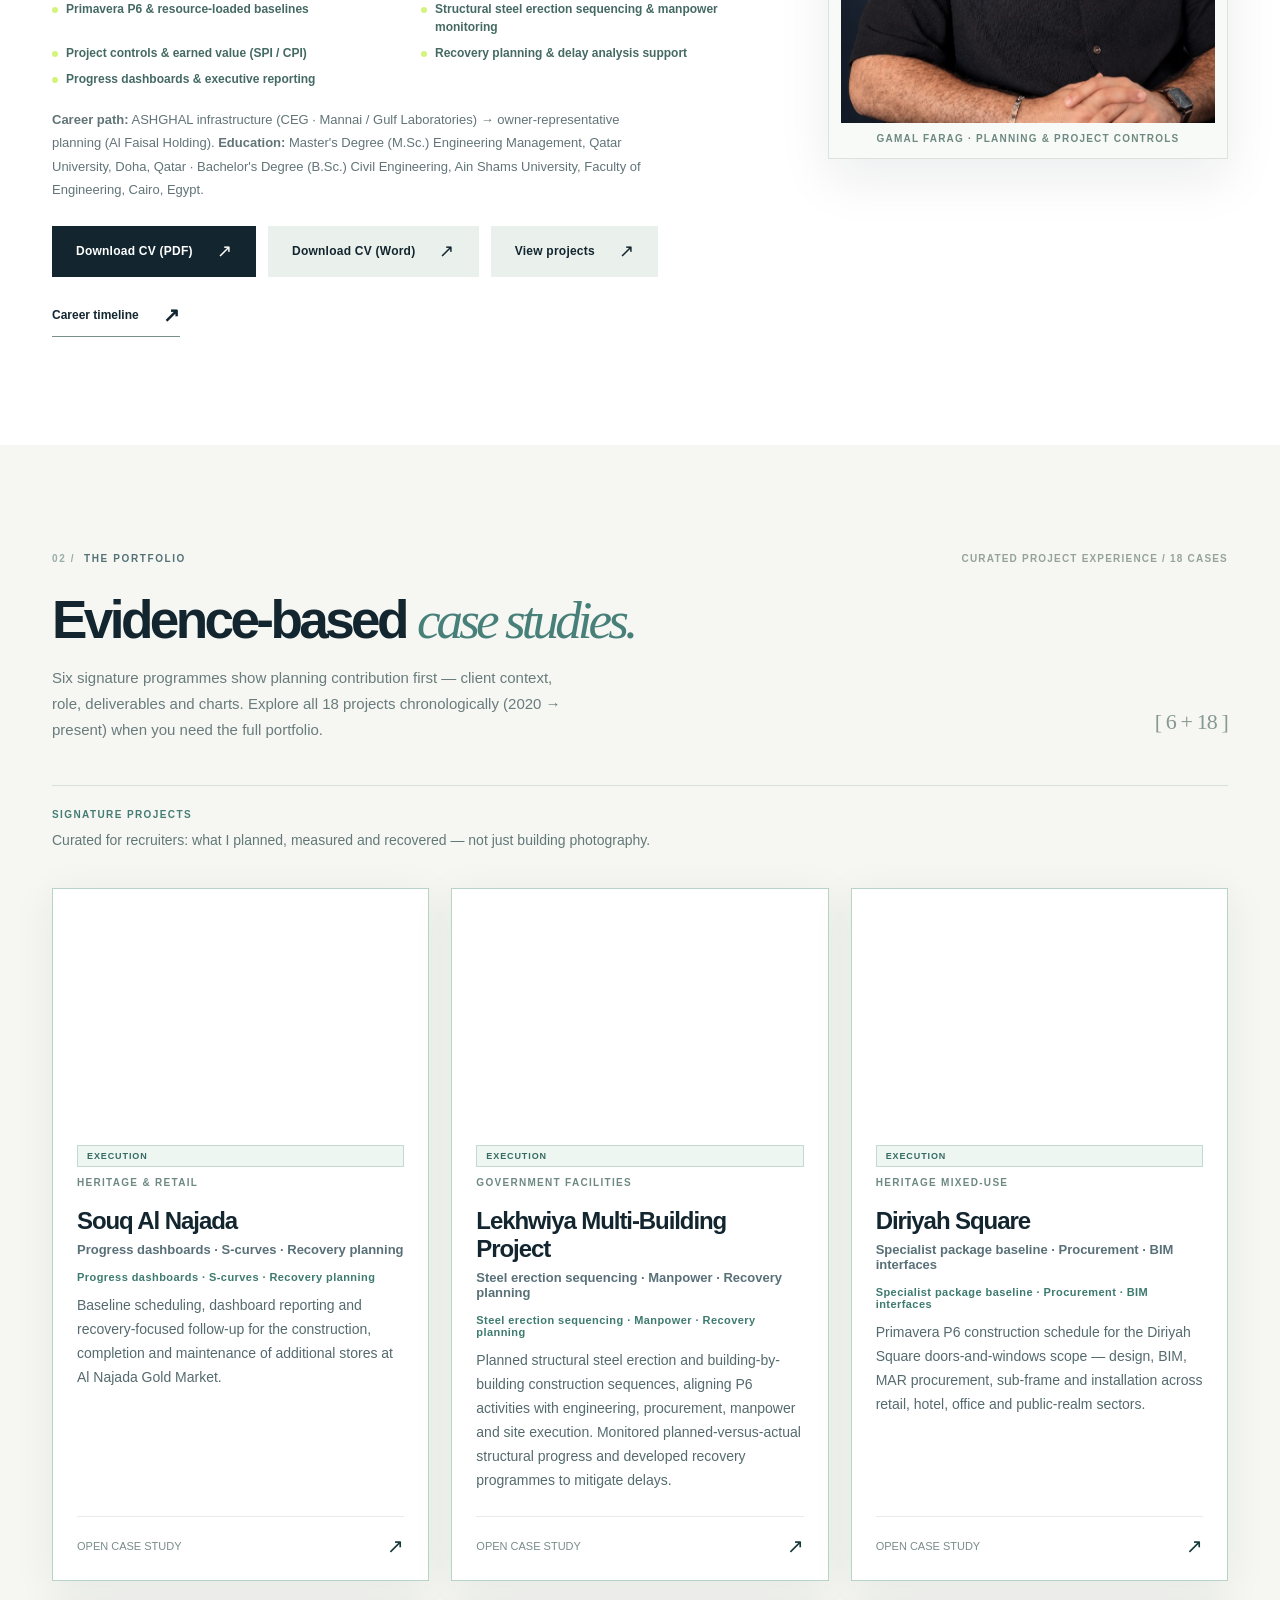
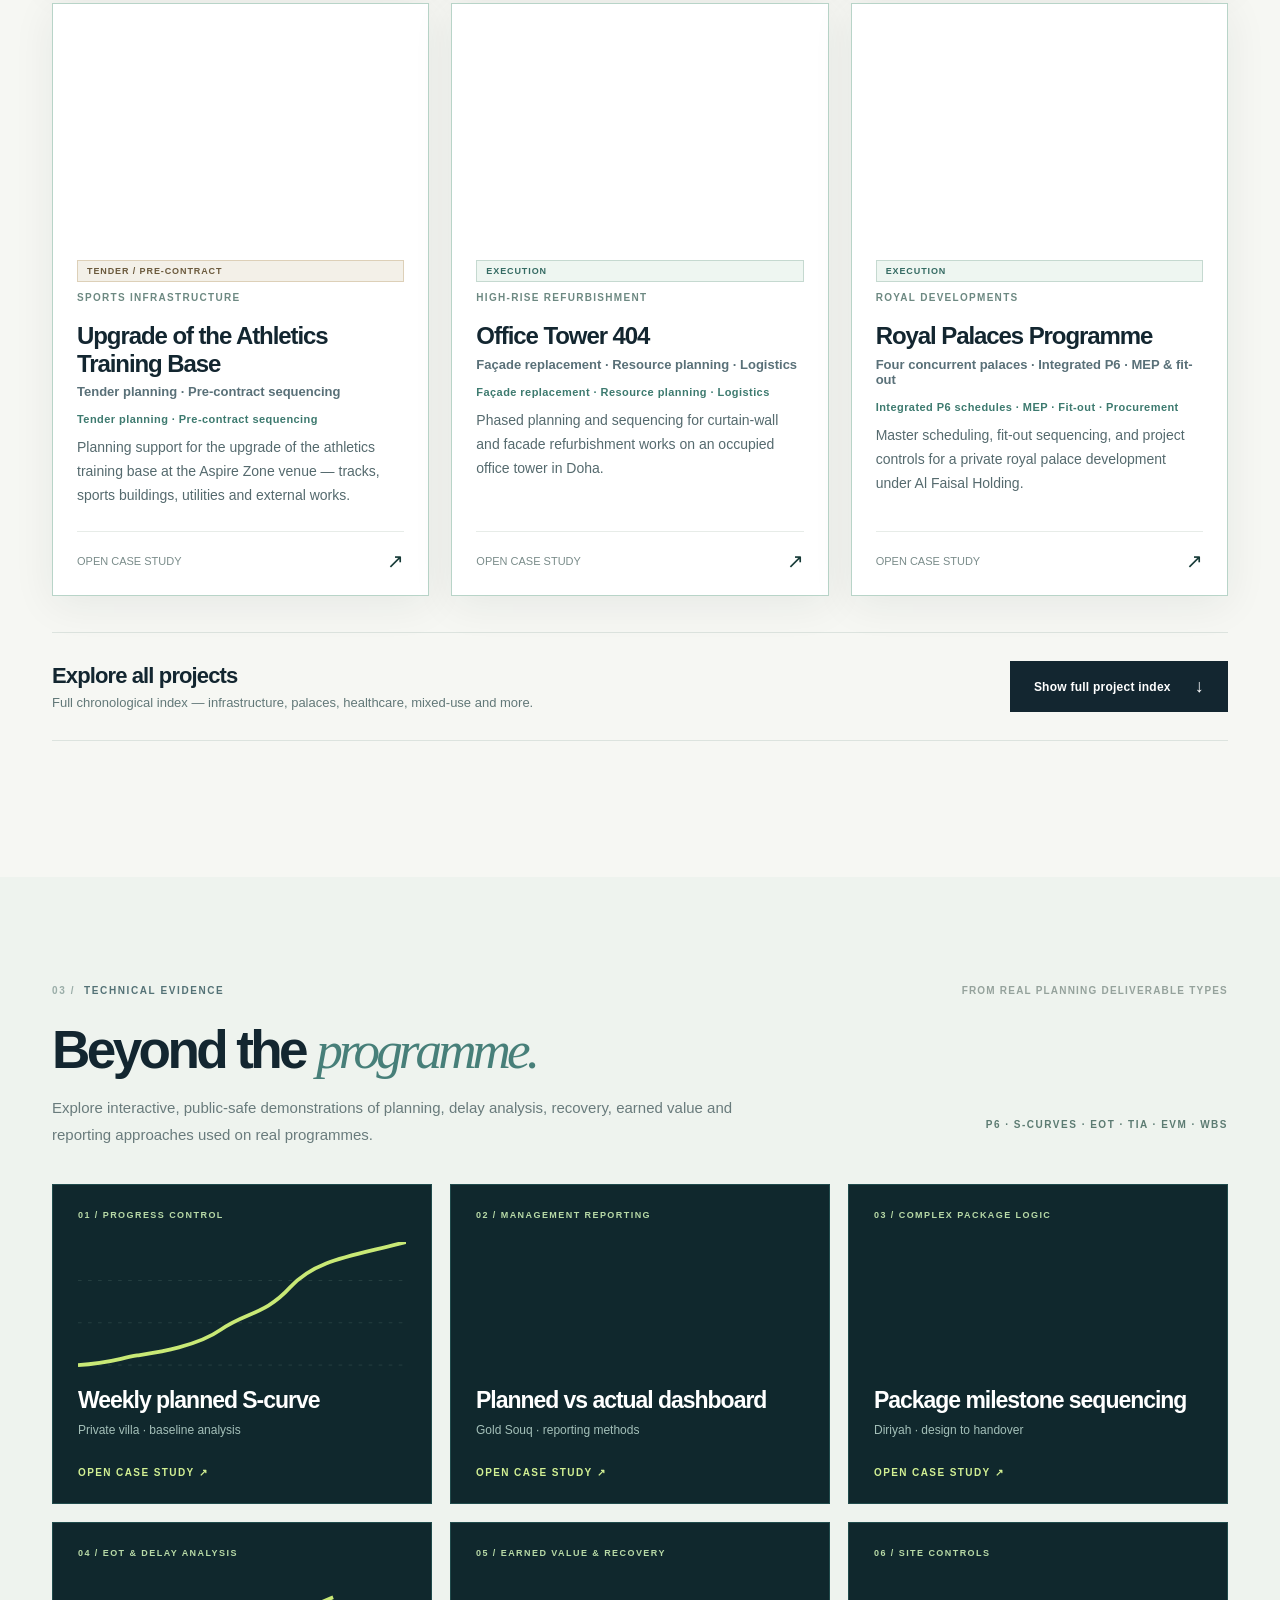
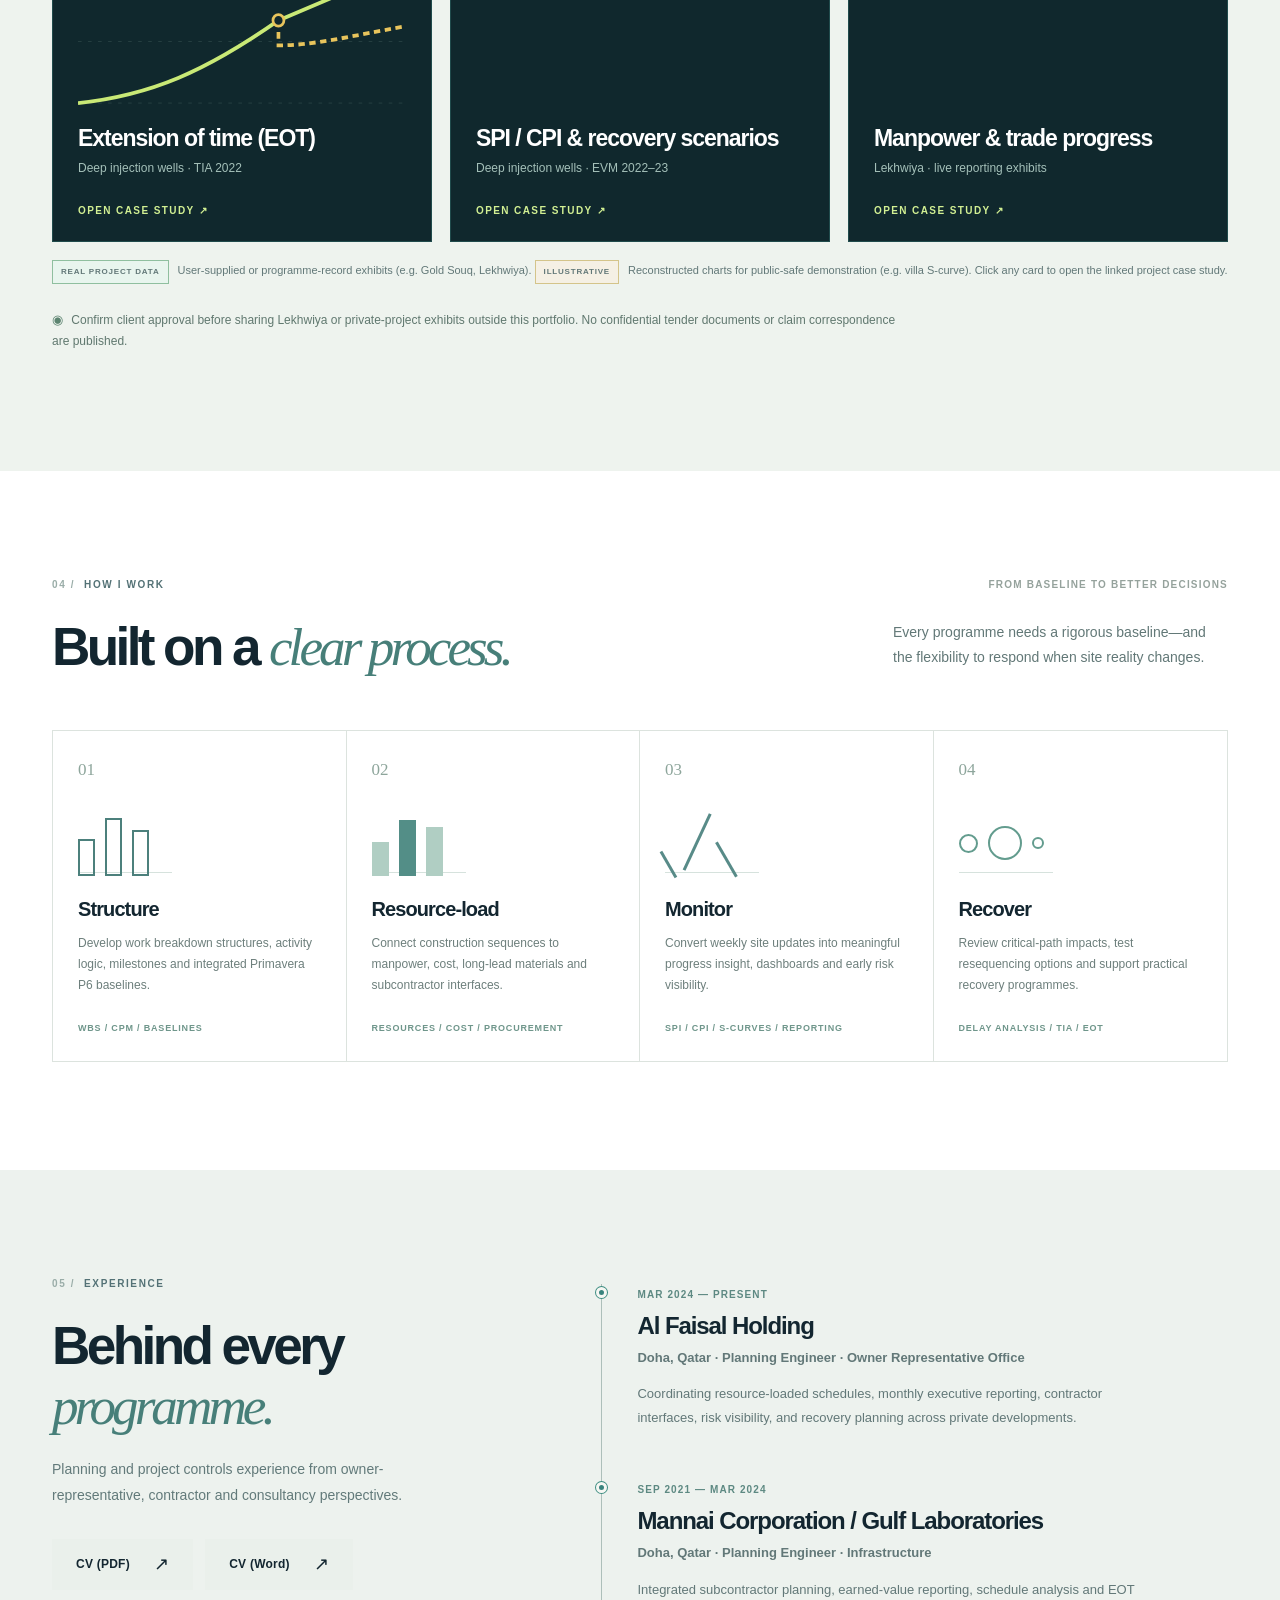
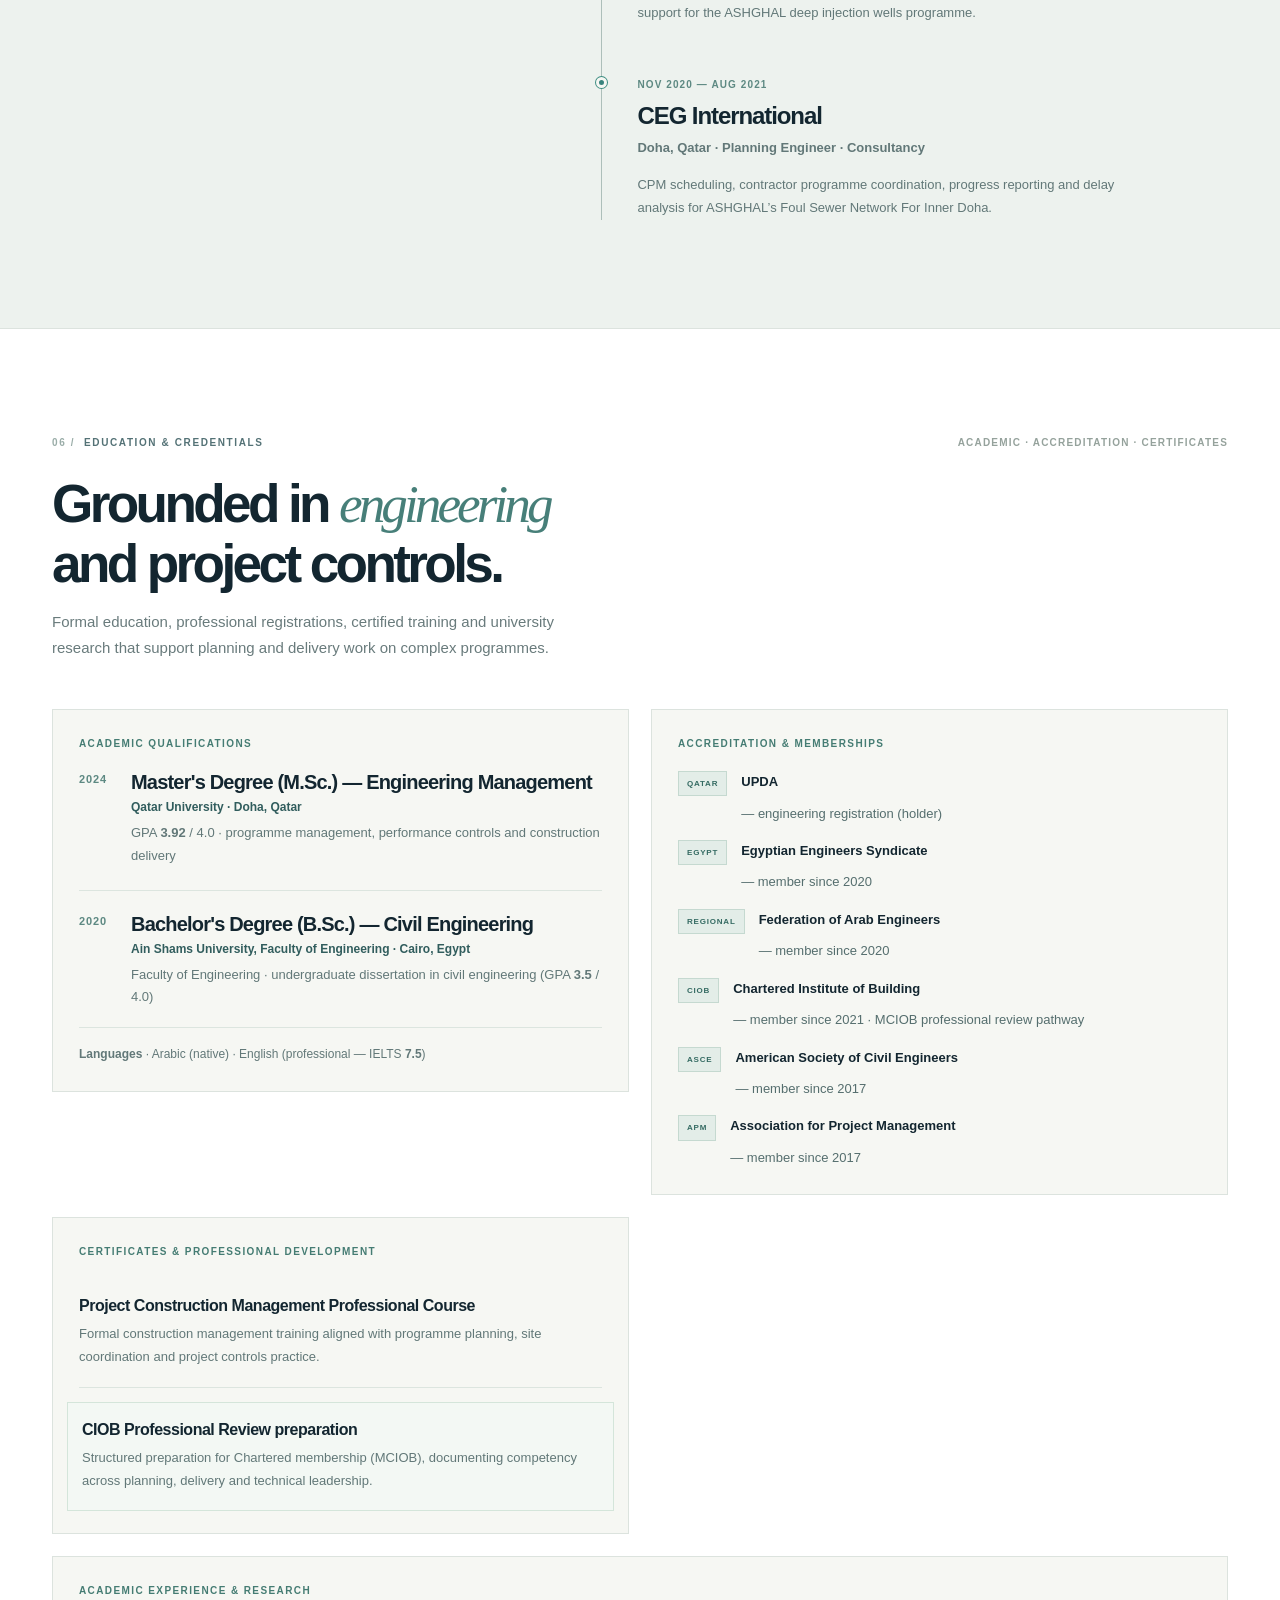
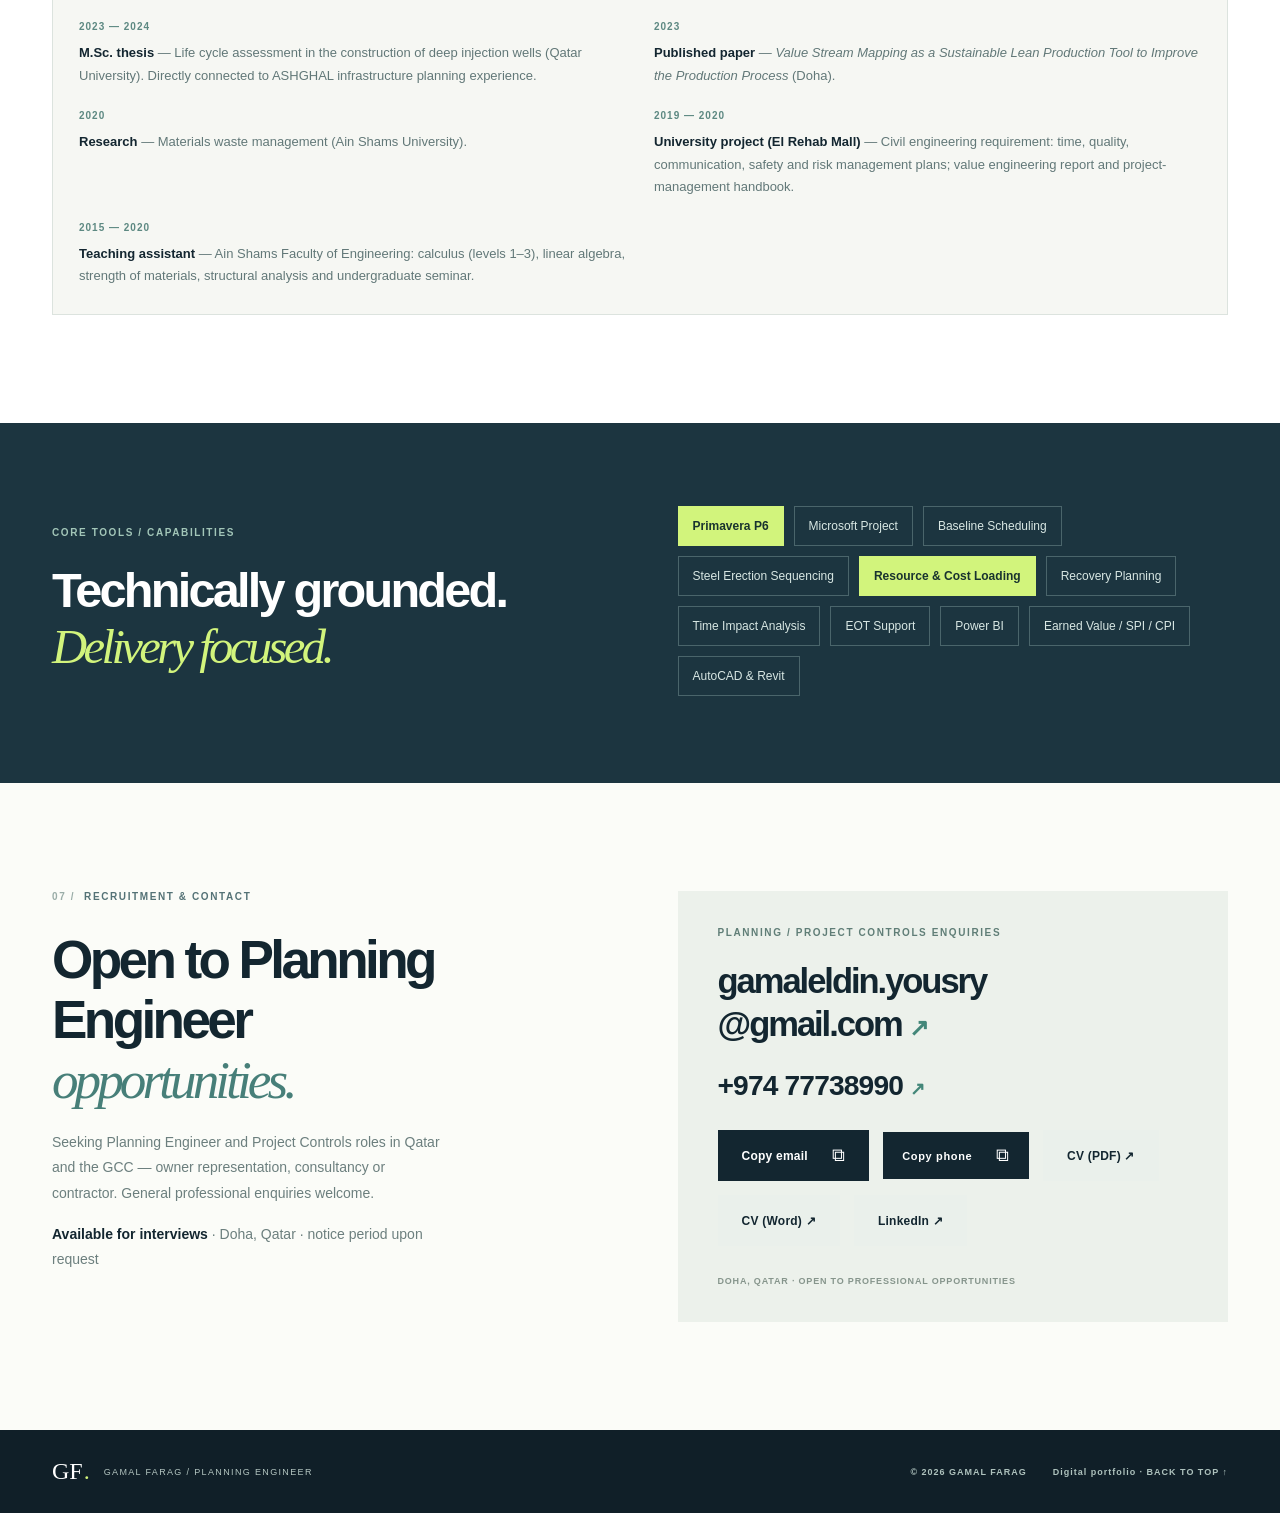
==== commit e993e823: "Add switchable digital operations portfolio page with workflow visuals. New digital.html view, mode " ====
--- a/index.html
+++ b/index.html
@@ -20,6 +20,12 @@
 </head>
 <body>
   <a class="skip-link" href="#main">Skip to content</a>
+  <div class="portfolio-mode-bar" role="navigation" aria-label="Portfolio view">
+    <div class="shell portfolio-mode-inner">
+      <span class="portfolio-mode-label">Viewing <strong>Planning &amp; project controls</strong></span>
+      <a class="portfolio-mode-switch" href="digital.html" title="Open digital operations and automation portfolio">Switch to digital &amp; automation <span aria-hidden="true">↗</span></a>
+    </div>
+  </div>
   <header class="site-header" id="top">
     <div class="nav-shell shell">
       <a class="brand" href="#top" aria-label="Gamal Farag — Home">
@@ -33,6 +39,7 @@
         <a href="#experience">Experience</a>
         <a href="#credentials">Education</a>
         <a href="#contact">Contact</a>
+        <a href="digital.html" class="nav-mode-alt">Digital view ↗</a>
         <a class="nav-resume" href="assets/Gamal_Farag_CV.pdf" target="_blank" rel="noopener" aria-label="Open CV as PDF">CV (PDF) <span aria-hidden="true">↗</span></a>
       </nav>
       <button class="mobile-toggle" type="button" aria-label="Open menu" aria-controls="primary-nav" aria-expanded="false"><span></span><span></span><span></span></button>
@@ -227,7 +234,7 @@
 
     <section class="section contact-section" id="contact" aria-labelledby="contact-title"><div class="shell contact-layout"><div><div class="section-tag"><span class="tag-num">07 /</span> RECRUITMENT &amp; CONTACT</div><h2 class="section-heading" id="contact-title">Open to Planning Engineer<br/><em>opportunities.</em></h2><p>Seeking Planning Engineer and Project Controls roles in Qatar and the GCC — owner representation, consultancy or contractor. General professional enquiries welcome.</p><p class="contact-availability"><strong>Available for interviews</strong> · Doha, Qatar · notice period upon request</p></div><div class="contact-panel"><span>PLANNING / PROJECT CONTROLS ENQUIRIES</span><a href="mailto:gamaleldin.yousry@gmail.com?subject=Planning%20Engineer%20%2F%20Project%20Controls%20Opportunity" class="email-link">gamaleldin.yousry<br/>@gmail.com <span aria-hidden="true">↗</span></a><a href="tel:+97477738990" class="phone-link">+974 77738990 <span aria-hidden="true">↗</span></a><div class="contact-actions"><button type="button" id="copy-email" class="btn btn-dark">Copy email <span aria-hidden="true">⧉</span></button><button type="button" id="copy-phone" class="btn btn-contact">Copy phone <span aria-hidden="true">⧉</span></button><a class="btn btn-quiet" href="assets/Gamal_Farag_CV.pdf" target="_blank" rel="noopener">CV (PDF) ↗</a><a class="btn btn-quiet" href="assets/Gamal_Farag_CV.docx" download>CV (Word) ↗</a><a class="btn btn-quiet" href="https://www.linkedin.com/in/gamaleldinyousryibrahimfarag" target="_blank" rel="noopener noreferrer">LinkedIn ↗</a></div><small>DOHA, QATAR · OPEN TO PROFESSIONAL OPPORTUNITIES</small></div></div></section>
   </main>
-  <footer class="footer"><div class="shell footer-layout"><div class="footer-brand">GF<span>.</span> <small>GAMAL FARAG / PLANNING ENGINEER</small></div><div><span>© <span id="current-year">2026</span> GAMAL FARAG</span><span>BUILT WITH PURPOSE · <a href="#top">BACK TO TOP ↑</a></span></div></div></footer>
+  <footer class="footer"><div class="shell footer-layout"><div class="footer-brand">GF<span>.</span> <small>GAMAL FARAG / PLANNING ENGINEER</small></div><div><span>© <span id="current-year">2026</span> GAMAL FARAG</span><span><a href="digital.html">Digital portfolio</a> · <a href="#top">BACK TO TOP ↑</a></span></div></div></footer>
 
   <dialog class="project-dialog" id="project-dialog" aria-labelledby="dialog-title">
     <div class="dialog-scroll"><div class="dialog-top"><span id="dialog-counter">SELECTED PROJECT / 01</span><button type="button" class="dialog-close" id="dialog-close" aria-label="Close project details">×</button></div><div class="dialog-visual" id="dialog-visual"><span class="dialog-visual-label" id="dialog-visual-label"></span><span class="dialog-visual-index" id="dialog-visual-index"></span></div><div class="dialog-body"><span class="dialog-kicker" id="dialog-kicker"></span><h2 id="dialog-title"></h2><p class="dialog-subtitle" id="dialog-subtitle"></p><p class="dialog-summary" id="dialog-summary"></p>
--- a/styles.css
+++ b/styles.css
@@ -53,3 +53,9 @@
 .intro-aside .text-link{margin-right:18px}
 @media(max-width:900px){.signature-grid{grid-template-columns:repeat(2,1fr)}.dialog-caso{grid-template-columns:1fr}.explore-all-bar{flex-direction:column;align-items:flex-start}}
 @media(max-width:600px){.signature-grid{grid-template-columns:1fr}.hero-actions .btn{white-space:normal;min-height:44px}}
+
+/* Dual portfolio: planning ↔ digital */
+.portfolio-mode-bar{background:#eaf3ef;border-bottom:1px solid var(--line);font-size:11px;color:#4f6d68}.portfolio-mode-inner{display:flex;flex-wrap:wrap;align-items:center;gap:10px 18px;padding:10px 0}.portfolio-mode-label{letter-spacing:.04em}.portfolio-mode-label strong{color:var(--ink)}.portfolio-mode-switch{margin-left:auto;font-weight:800;letter-spacing:.03em;color:#1a4a52;border-bottom:1px solid #8fb5ad;padding-bottom:2px}.portfolio-mode-switch:hover{color:var(--accent)}.portfolio-mode-hint{font-size:10px;color:#7a9490}.portfolio-mode-hint code{font-size:10px;background:#fff;padding:2px 6px;border:1px solid #dce5df}.nav-links .nav-mode-alt{color:#1a4a52;border:1px solid #c5d9d3;padding:10px 14px;margin-left:4px}.nav-links .nav-mode-alt:hover{background:#eef5f2}
+.digital-page .digital-hero-main{grid-template-columns:1fr;min-height:auto}.digital-hero-visual{margin:0 0 40px;padding:0 0 50px;max-width:760px}.digital-hero-visual img{width:100%;height:auto;display:block;border:1px solid #385059;background:#fff;border-radius:4px}.digital-hero-visual figcaption{margin-top:10px;font-size:10px;letter-spacing:.12em;color:#8fb0ad;text-transform:uppercase}.digital-section--soft{background:#f6f9f7}.digital-profile{max-width:760px;margin-bottom:28px}.digital-pillars{display:grid;grid-template-columns:repeat(3,1fr);gap:16px;margin-top:8px}.digital-pillar{border:1px solid var(--line);background:#fff;padding:22px 20px}.digital-pillar h3{margin:0 0 10px;font-size:14px;letter-spacing:.04em;text-transform:uppercase;color:#315d5d}.digital-pillar p{margin:0;font-size:13px;line-height:1.75;color:#627878}.digital-systems-list{list-style:none;margin:24px 0 0;padding:0;display:grid;grid-template-columns:1fr 1fr;gap:14px 22px}.digital-systems-list li{border-left:3px solid var(--lime);padding:0 0 0 14px}.digital-systems-list strong{display:block;font-size:13px;margin-bottom:6px}.digital-systems-list span{font-size:12px;line-height:1.7;color:#627878}.digital-workflows-grid,.digital-applications-grid{display:grid;gap:28px;margin-top:28px}.digital-workflow-card,.digital-app-card{display:grid;grid-template-columns:1fr 1fr;gap:22px;border:1px solid var(--line);background:#fff;padding:18px;align-items:center}.digital-workflow-visual,.digital-app-visual{position:relative;border:1px solid #dce5df;background:#f8faf8;padding:10px}.digital-workflow-visual img,.digital-app-visual img{width:100%;height:auto;display:block}.digital-card-num{position:absolute;top:10px;left:10px;background:var(--ink);color:var(--lime);font-size:10px;font-weight:800;padding:6px 10px;letter-spacing:.08em}.digital-workflow-copy h3,.digital-app-copy h3{margin:0 0 12px;font-size:22px;letter-spacing:-.04em}.digital-app-sub{font-size:11px;font-weight:800;letter-spacing:.12em;text-transform:uppercase;color:#5d8982;margin:0 0 12px}.digital-dl{margin:0;display:grid;gap:12px}.digital-dl dt{font-size:10px;font-weight:800;letter-spacing:.12em;text-transform:uppercase;color:#5d8982;margin-bottom:4px}.digital-dl dd{margin:0;font-size:13px;line-height:1.7;color:#556e6e}.digital-app-copy ul{margin:0;padding-left:18px;color:#556e6e;font-size:13px;line-height:1.75}.digital-process-steps{display:grid;grid-template-columns:repeat(4,1fr);gap:12px;margin:26px 0 22px}.digital-process-step{border:1px solid var(--line);background:#fff;padding:16px;text-align:center}.digital-process-step span{display:inline-block;background:var(--lime);color:#112630;font-size:10px;font-weight:800;padding:4px 8px;margin-bottom:8px}.digital-process-step strong{display:block;font-size:13px;margin-bottom:4px}.digital-process-step small{font-size:11px;color:#627878}.digital-value-chain{display:grid;grid-template-columns:repeat(3,1fr);gap:14px}.digital-value-item{border:1px solid var(--line);padding:18px;background:#fff}.digital-value-item h4{margin:0 0 8px;font-size:13px;text-transform:uppercase;letter-spacing:.06em;color:#315d5d}.digital-value-item p{margin:0;font-size:13px;line-height:1.7;color:#627878}.digital-predictive-block{display:grid;grid-template-columns:1fr 1.1fr;gap:24px;align-items:center;margin-top:20px;border:1px solid var(--line);padding:22px;background:#fff}.digital-predictive-copy h3{margin:0 0 12px;font-size:24px}.digital-predictive-copy p{margin:0;line-height:1.75;color:#556e6e;font-size:14px}.digital-predictive-visual{margin:0;border:1px solid #dce5df;padding:10px;background:#f8faf8}.digital-predictive-visual img{width:100%;height:auto}.digital-engineering-list{list-style:none;margin:24px 0 0;padding:0;display:grid;grid-template-columns:1fr 1fr;gap:16px}.digital-engineering-list li{border:1px solid var(--line);padding:18px 20px;background:#fff}.digital-engineering-list strong{display:block;font-size:15px;margin-bottom:4px}.digital-loc{display:block;font-size:11px;font-weight:800;letter-spacing:.08em;color:#5d8982;margin-bottom:8px;text-transform:uppercase}.digital-engineering-list p{margin:0;font-size:13px;line-height:1.7;color:#627878}.digital-credentials-grid{grid-template-columns:1fr 1fr}
+@media(max-width:900px){.digital-pillars,.digital-systems-list,.digital-workflow-card,.digital-app-card,.digital-predictive-block,.digital-engineering-list,.digital-value-chain{grid-template-columns:1fr}.digital-workflow-card,.digital-app-card{padding:14px}.portfolio-mode-switch{margin-left:0}.portfolio-mode-hint{width:100%}}
+@media(max-width:600px){.digital-process-steps{grid-template-columns:repeat(2,1fr)}}
